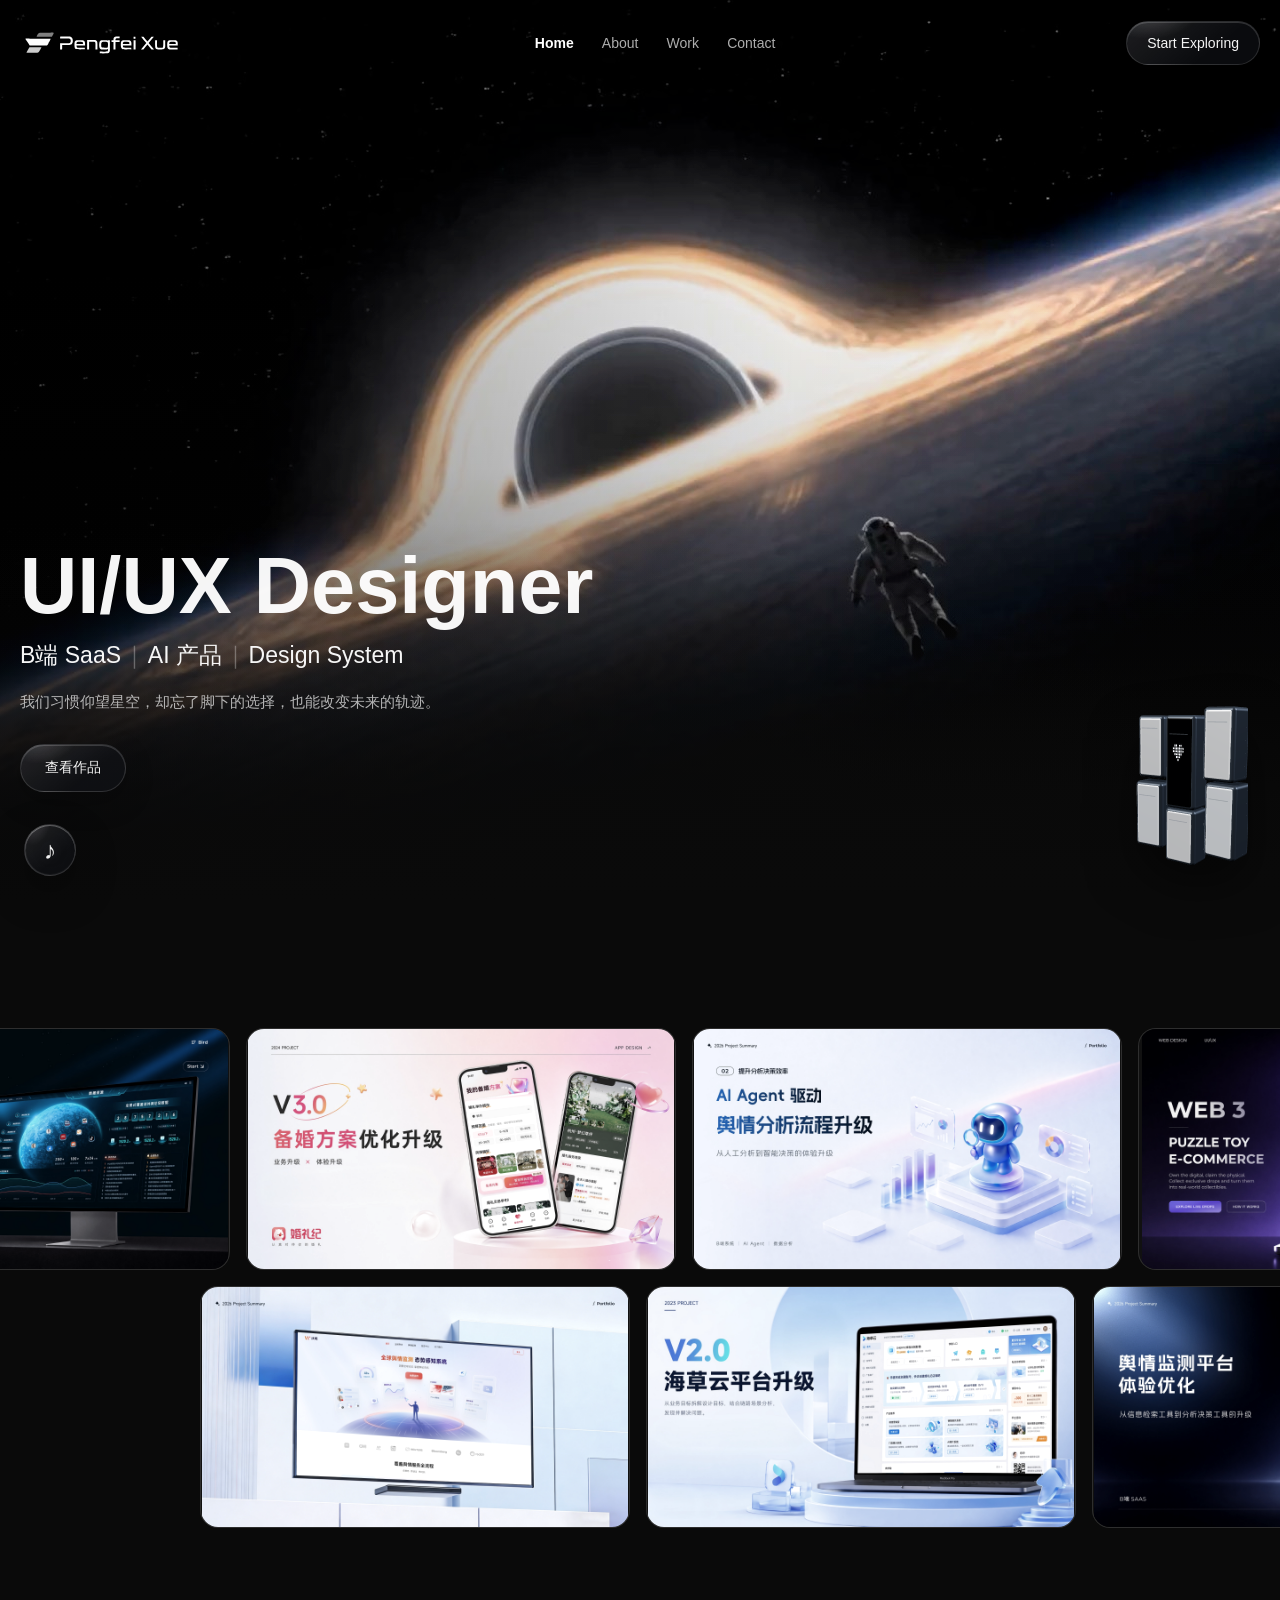
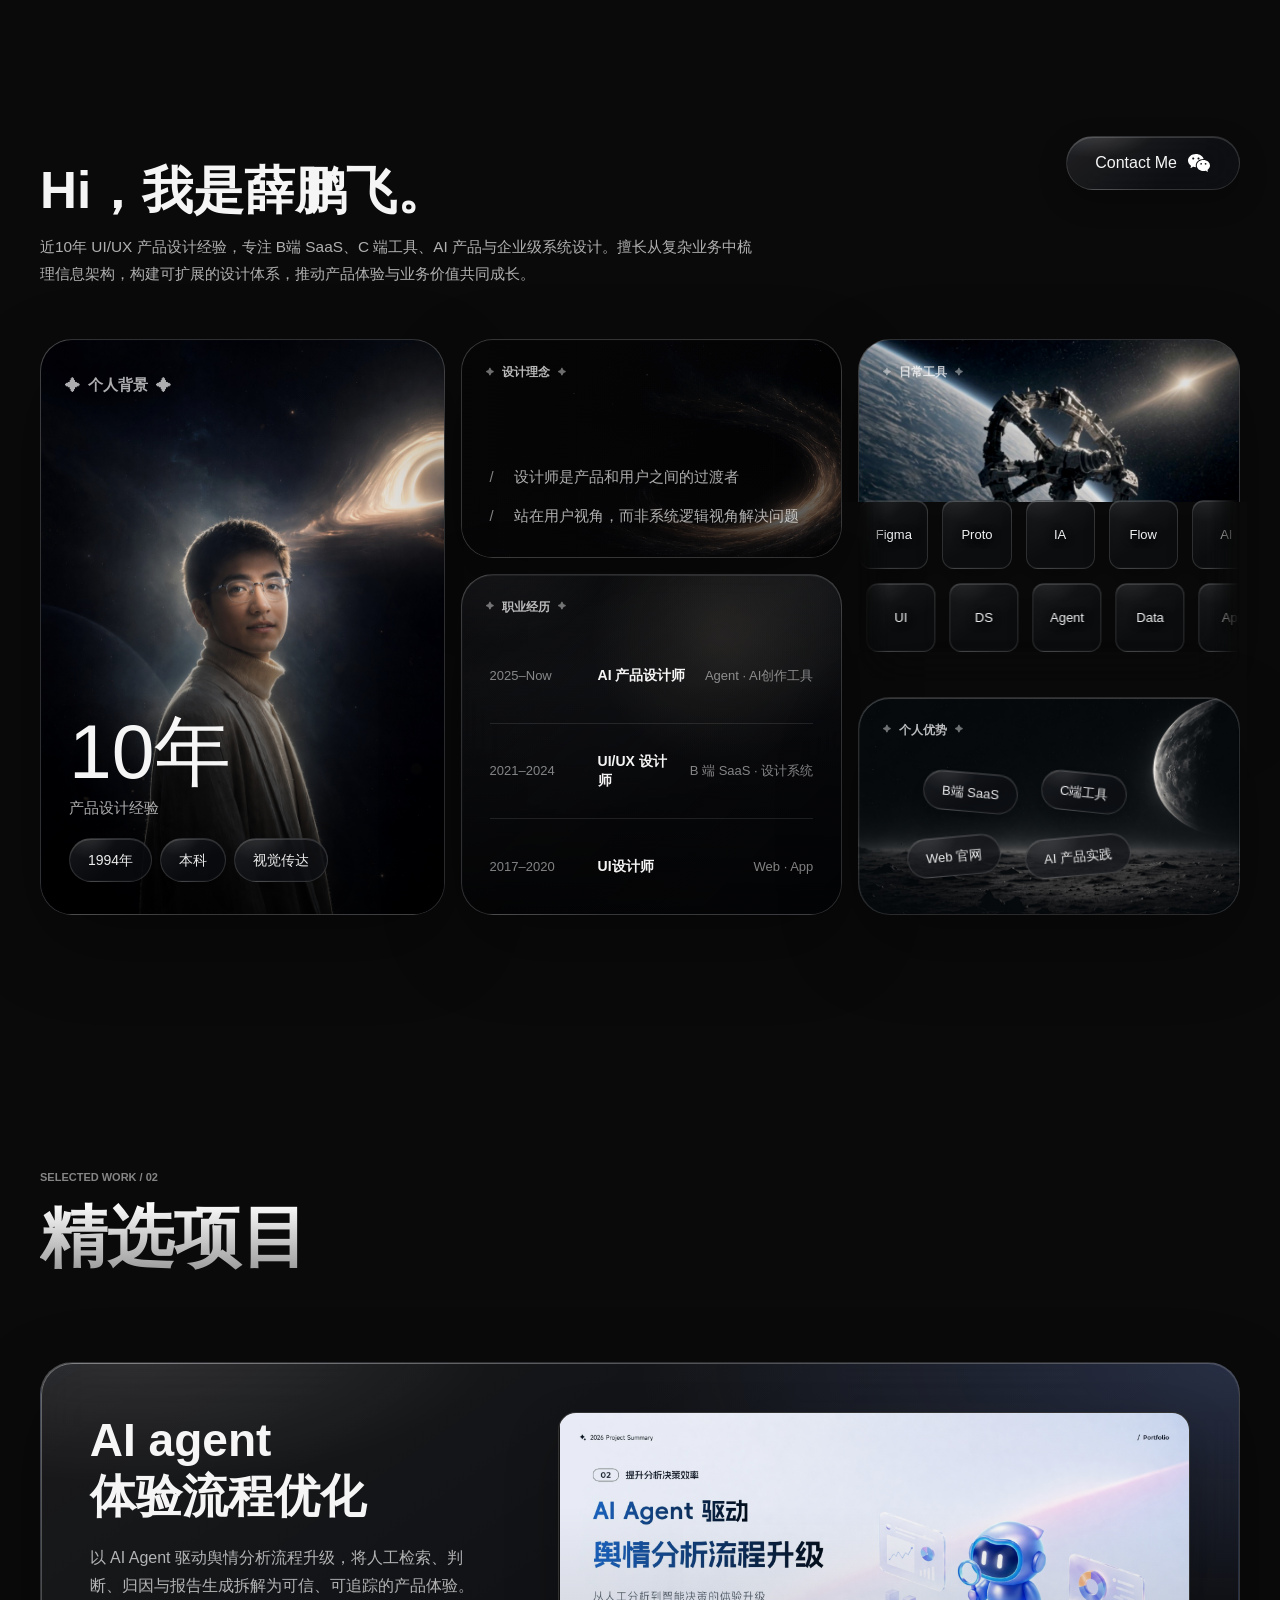
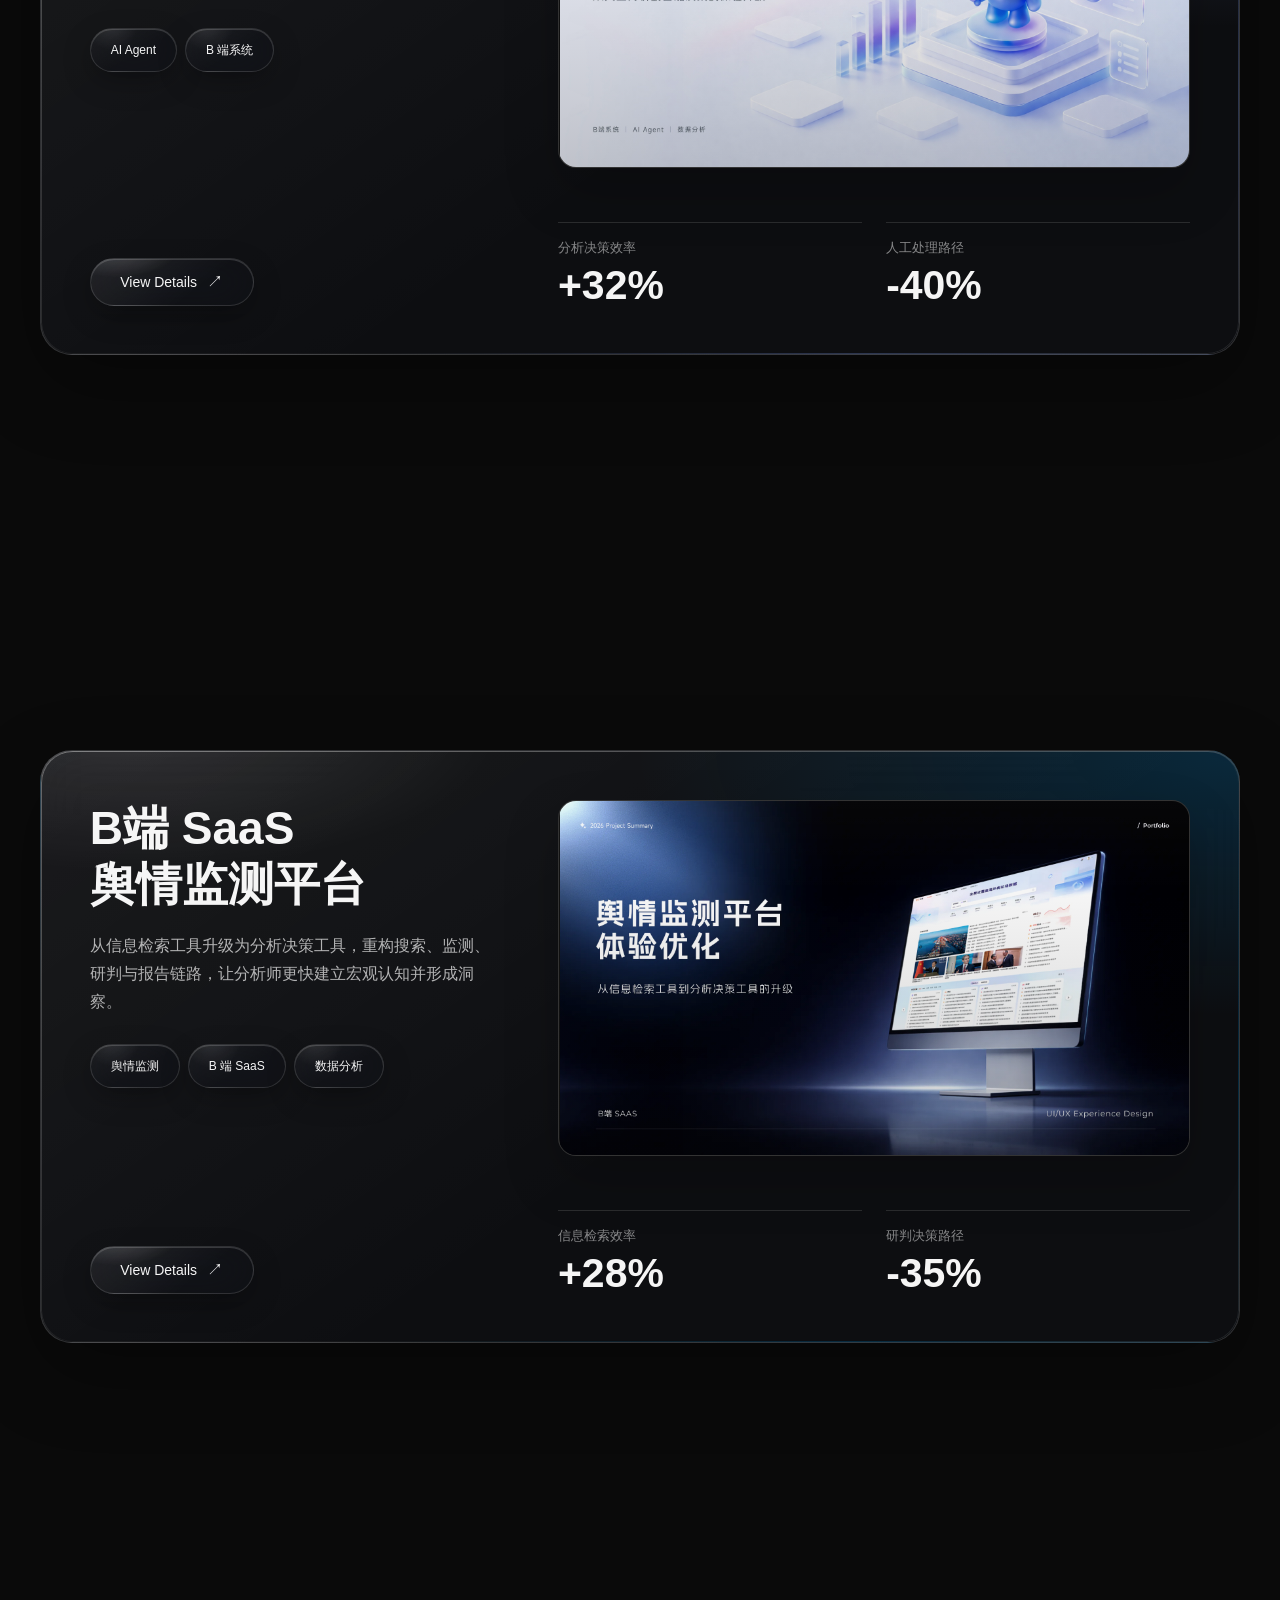
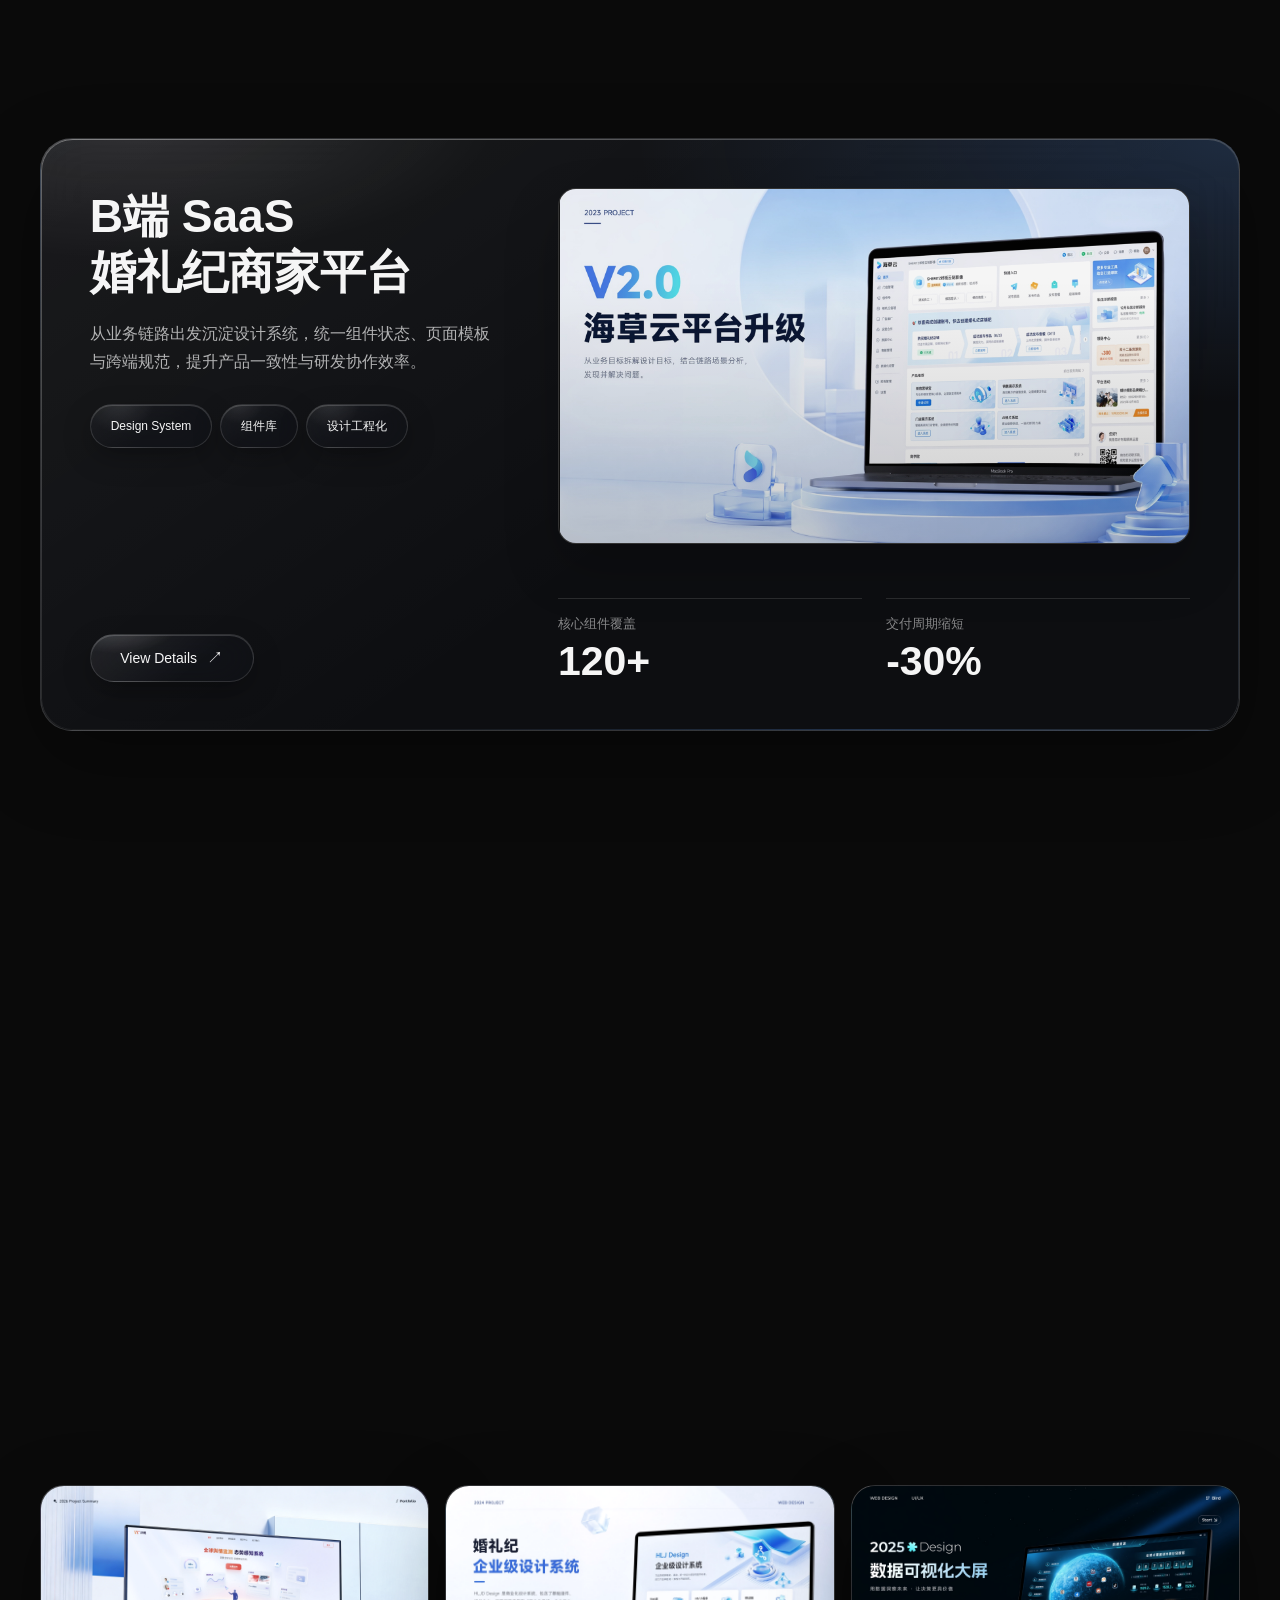
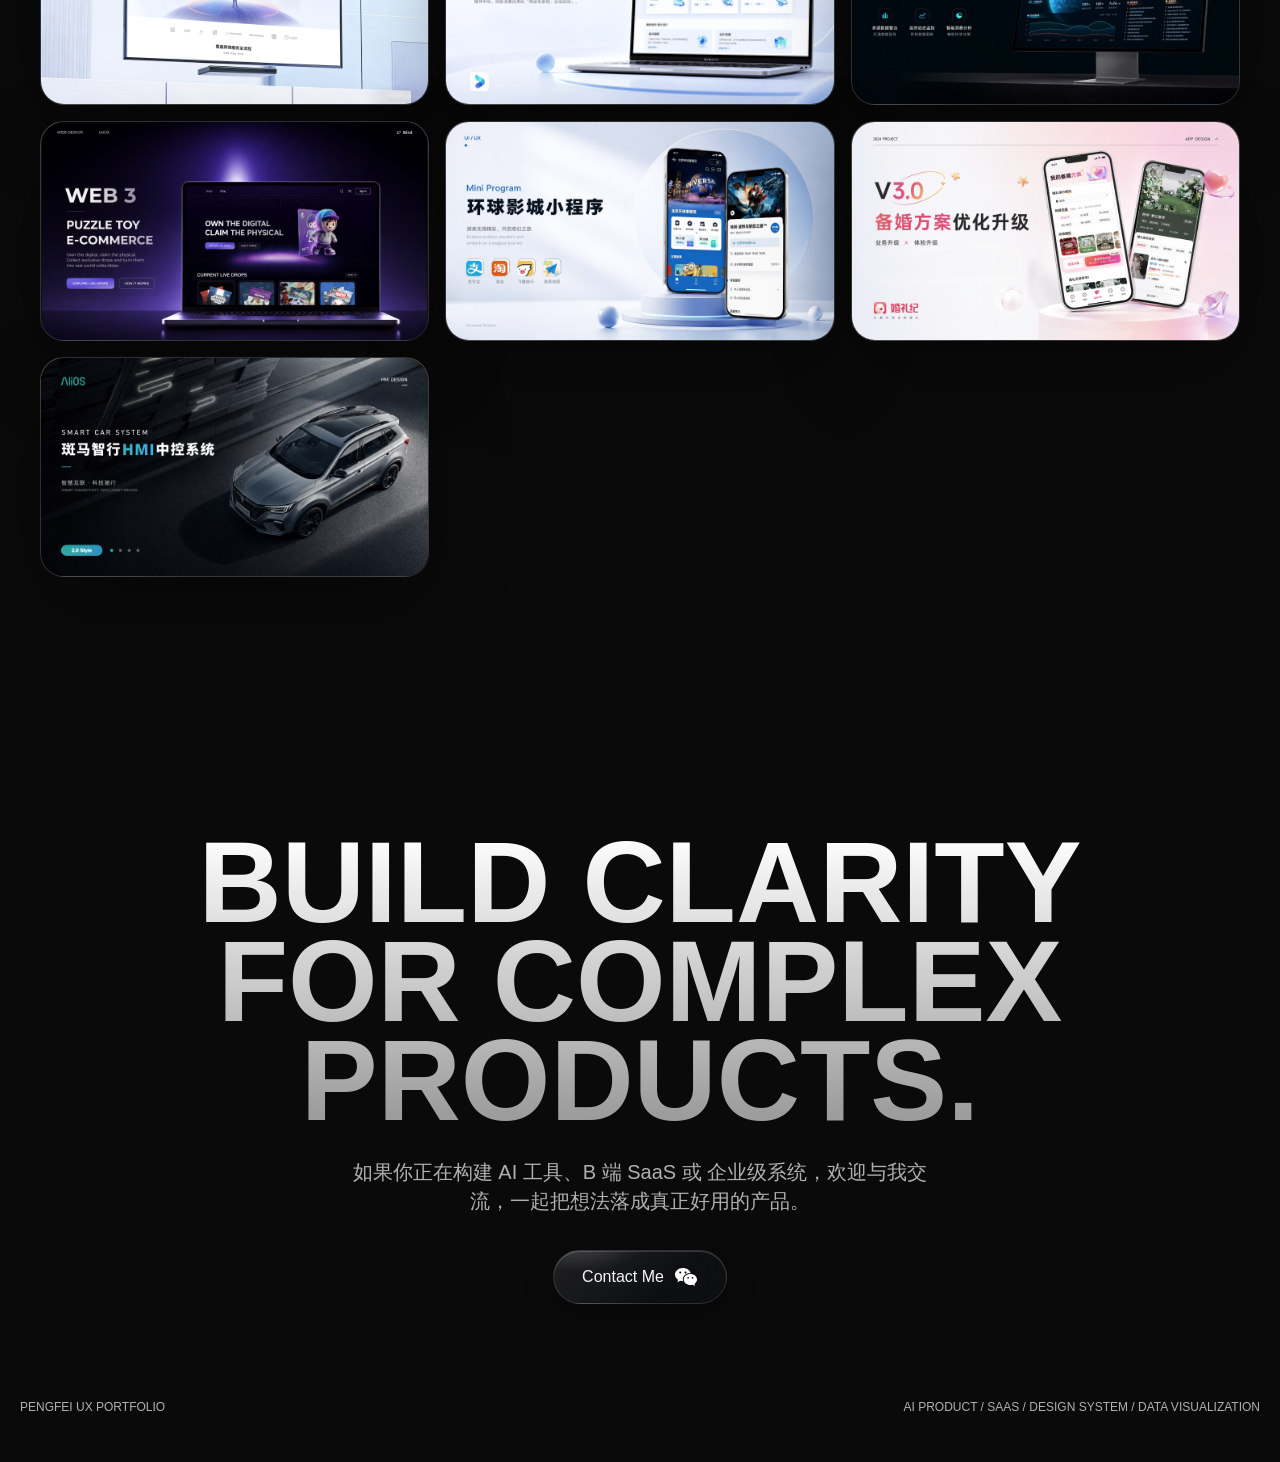
==== index.html @ 52fdc4cd "Add files via upload" ====
<!doctype html>
<html lang="zh-CN">
<head>
  <meta charset="utf-8" />
  <meta name="viewport" content="width=device-width, initial-scale=1" />
  <title>Pengfei - AI Native UI/UX Designer</title>
  <meta name="description" content="面向 AI 产品、B 端 SaaS 与复杂业务场景的资深 UI/UX 设计师个人官网。" />
  <link rel="icon" href="assets/brand/logo-favicon-light.svg" type="image/svg+xml" media="(prefers-color-scheme: light)" />
  <link rel="icon" href="assets/brand/logo-favicon-dark.svg" type="image/svg+xml" media="(prefers-color-scheme: dark)" />
  <style>
    :root {
      color-scheme: dark;
      --bg: #0a0a0a;
      --surface-1: #111111;
      --surface-2: #171717;
      --surface-3: #1d1d1d;
      --glass: rgba(18, 18, 18, .62);
      --glass-soft: rgba(255, 255, 255, .045);
      --glass-control: rgba(13, 15, 20, .58);
      --glass-control-hover: rgba(20, 23, 30, .68);
      --glass-panel: rgba(12, 14, 18, .76);
      --glass-border: rgba(255, 255, 255, .14);
      --glass-border-hover: rgba(255, 255, 255, .22);
      --glass-highlight: rgba(255, 255, 255, .26);
      --glass-shadow: 0 16px 44px rgba(0, 0, 0, .32);
      --ink: rgba(255, 255, 255, .96);
      --ink-dim: rgba(255, 255, 255, .68);
      --ink-soft: rgba(255, 255, 255, .50);
      --line: rgba(255, 255, 255, .12);
      --line-strong: rgba(255, 255, 255, .24);
      --white: #fff;
      --dark: #0a0a0a;
      --container: min(1280px, calc(100vw - 40px));
      --gutter: clamp(20px, 4vw, 40px);
      --section-space: clamp(88px, 10vw, 144px);
      --space-1: 4px;
      --space-2: 8px;
      --space-3: 12px;
      --space-4: 16px;
      --space-5: 24px;
      --space-6: 32px;
      --space-7: 48px;
      --space-8: 64px;
      --radius-control: 12px;
      --radius-media: 18px;
      --radius-card: 24px;
      --radius-feature: 32px;
      --blur-glass: 22px;
      --control-height: 44px;
      --control-height-lg: 48px;
      --tag-height: 44px;
      --font-display: -apple-system, BlinkMacSystemFont, "Segoe UI", "PingFang SC", "Hiragino Sans GB", "Microsoft YaHei", Arial, sans-serif;
      --font-body: -apple-system, BlinkMacSystemFont, "Segoe UI", "PingFang SC", "Hiragino Sans GB", "Microsoft YaHei", Arial, sans-serif;
      font-family: var(--font-body);
    }

    * {
      box-sizing: border-box;
      margin: 0;
      padding: 0;
      font-family: var(--font-body);
      letter-spacing: 0 !important;
    }
    html, body { min-height: 100%; background: var(--bg); }
    html { scroll-behavior: smooth; }
    body {
      color: var(--ink);
      overflow-x: clip;
      font-family: var(--font-body);
      position: relative;
      background: var(--bg);
    }

    .cursor-dot-field {
      position: fixed;
      inset: 0;
      z-index: 0;
      width: 100%;
      height: 100%;
      pointer-events: none;
      display: block;
    }

    a { color: inherit; text-decoration: none; }
    button { font: inherit; cursor: pointer; }
    main, header, footer, section { position: relative; z-index: 1; }
    img { display: block; max-width: 100%; }

    :focus-visible {
      outline: 2px solid rgba(255,255,255,.92);
      outline-offset: 4px;
    }

    .hero-heading {
      background: linear-gradient(180deg, #fff 0%, rgba(255,255,255,.58) 100%);
      -webkit-background-clip: text;
      background-clip: text;
      -webkit-text-fill-color: transparent;
      color: transparent;
    }

    .fade-in {
      opacity: 0;
      transform: translate(var(--x, 0), var(--y, 30px));
      transition:
        opacity .8s cubic-bezier(.25, .1, .25, 1),
        transform .8s cubic-bezier(.25, .1, .25, 1),
        border-color .28s ease,
        box-shadow .28s ease;
      transition-delay: var(--delay, 0ms);
    }

    .fade-in.in {
      opacity: 1;
      transform: translate(0, 0);
    }

    .contact-button {
      display: inline-flex;
      align-items: center;
      justify-content: center;
      gap: 10px;
      border-radius: 999px;
      padding: 14px 28px;
      min-height: 52px;
      color: var(--dark);
      border: none;
      outline: none;
      background: var(--white);
      box-shadow: none;
      text-transform: none;
      letter-spacing: 0;
      font-weight: 500;
      font-size: 16px;
      transition: transform .2s ease, background .2s ease;
      white-space: nowrap;
    }

    .contact-button:hover {
      transform: translateY(-1px);
      background: rgba(255,255,255,.88);
    }

    .wechat-contact {
      position: relative;
      z-index: 12;
      flex: 0 0 auto;
    }

    .wechat-cta {
      padding-inline: 28px;
    }

    .wechat-icon {
      width: 24px;
      height: 24px;
      display: grid;
      place-items: center;
      color: currentColor;
    }

    .wechat-icon svg {
      width: 100%;
      height: 100%;
    }

    .wechat-icon img {
      width: 100%;
      height: 100%;
      object-fit: contain;
    }

    .wechat-popover {
      position: absolute;
      top: calc(100% + 14px);
      right: 0;
      width: min(244px, calc(100vw - 32px));
      padding: 26px;
      border: 1px solid rgba(255,255,255,.14);
      border-radius: 24px;
      color: var(--ink);
      background:
        linear-gradient(145deg, rgba(255,255,255,.085), rgba(255,255,255,.018) 62%),
        rgba(10,10,10,.76);
      background-blend-mode: luminosity;
      backdrop-filter: blur(24px) saturate(1.12);
      -webkit-backdrop-filter: blur(24px) saturate(1.12);
      box-shadow:
        inset 0 1px 1px rgba(255,255,255,.14),
        inset 0 -1px 0 rgba(255,255,255,.035),
        0 28px 80px rgba(0,0,0,.48);
      opacity: 0;
      visibility: hidden;
      transform: translateY(-6px) scale(.98);
      transform-origin: top right;
      transition: opacity .2s ease, visibility .2s ease, transform .2s ease;
      pointer-events: none;
    }

    .wechat-popover::before {
      content: "";
      position: absolute;
      inset: 0;
      border-radius: inherit;
      padding: 1px;
      background: linear-gradient(180deg,
        rgba(255,255,255,.3) 0%,
        rgba(255,255,255,.08) 28%,
        transparent 48%,
        transparent 70%,
        rgba(255,255,255,.08) 100%);
      -webkit-mask: linear-gradient(#fff 0 0) content-box, linear-gradient(#fff 0 0);
      -webkit-mask-composite: xor;
      mask-composite: exclude;
      pointer-events: none;
    }

    .wechat-contact.open .wechat-popover {
      opacity: 1;
      visibility: visible;
      transform: translateY(0) scale(1);
      pointer-events: auto;
    }

    .wechat-profile {
      display: flex;
      align-items: center;
      gap: 14px;
      width: 192px;
      max-width: 100%;
      margin: 0 auto 18px;
      padding: 0;
      text-align: left;
    }

    .wechat-avatar {
      position: relative;
      flex: 0 0 52px;
      width: 52px;
      height: 52px;
      overflow: hidden;
      border: 1px solid rgba(255,255,255,.16);
      border-radius: 13px;
      background: #d6d2c8;
    }

    .wechat-avatar img {
      display: block;
      width: 100%;
      height: 100%;
      object-fit: cover;
      object-position: center;
    }

    .wechat-profile-copy {
      min-width: 0;
    }

    .wechat-profile-name {
      display: block;
      color: var(--ink);
      font-size: 16px;
      line-height: 1.2;
      font-weight: 600;
    }

    .wechat-profile-location {
      display: block;
      margin-top: 4px;
      color: var(--ink-dim);
      font-size: 12px;
      line-height: 1.35;
    }

    .wechat-qr-image {
      display: block;
      width: 192px;
      max-width: 100%;
      aspect-ratio: 1;
      margin: 0 auto;
      object-fit: contain;
      border: 6px solid #fff;
      border-radius: 14px;
      background: #fff;
      box-shadow: 0 16px 36px rgba(0,0,0,.24);
    }

    .wechat-contact--footer {
      display: inline-block;
    }

    .wechat-contact--footer .wechat-popover {
      top: auto;
      right: 50%;
      bottom: calc(100% + 14px);
      transform: translate(50%, 6px) scale(.98);
      transform-origin: bottom center;
    }

    .wechat-contact--footer.open .wechat-popover {
      transform: translate(50%, 0) scale(1);
    }

    .live-button {
      display: inline-flex;
      align-items: center;
      justify-content: center;
      border-radius: 999px;
      min-height: var(--control-height-lg);
      border: 1px solid var(--line);
      color: var(--ink);
      background: var(--glass-soft);
      backdrop-filter: blur(var(--blur-glass));
      -webkit-backdrop-filter: blur(var(--blur-glass));
      padding: 12px 24px;
      text-transform: none;
      letter-spacing: 0;
      font-weight: 500;
      font-size: 14px;
      transition: background .2s ease, border-color .2s ease, transform .2s ease;
    }

    .live-button:hover {
      background: rgba(255,255,255,.09);
      border-color: var(--line-strong);
      transform: translateY(-1px);
    }

    .hero {
      min-height: 100svh;
      display: flex;
      flex-direction: column;
      overflow-x: clip;
      background: var(--bg);
      isolation: isolate;
    }

    .nav {
      display: flex;
      align-items: center;
      justify-content: space-between;
      gap: 20px;
      padding: clamp(24px, 3vw, 32px) clamp(24px, 4vw, 40px) 0;
      color: var(--ink);
      font-weight: 500;
      text-transform: uppercase;
      letter-spacing: 0;
      font-size: clamp(14px, 1.45vw, 22px);
      z-index: 20;
    }

    .nav a {
      transition: opacity .2s ease;
    }

    .nav a:hover { opacity: .7; }

    .mobile-menu {
      display: none;
      min-width: 44px;
      min-height: 44px;
      color: var(--ink);
      background: rgba(255,255,255,.01);
      border: none;
      border-radius: 999px;
      padding: 10px 14px;
      text-transform: none;
      letter-spacing: 0;
    }

    .mobile-brand {
      display: none;
    }

    .hero-title {
      width: 100%;
      margin-top: clamp(24px, 2vw, 36px);
      overflow: hidden;
      white-space: nowrap;
      font-size: clamp(58px, 14.8vw, 240px);
      line-height: .82;
      letter-spacing: 0;
      font-weight: 900;
      text-transform: uppercase;
      padding: 0 clamp(18px, 3vw, 34px);
      position: relative;
      z-index: 3;
    }

    .hero-title span {
      display: inline-block;
      animation: titleIn 1s cubic-bezier(.16, 1, .3, 1) both;
      animation-delay: .15s;
    }

    @keyframes titleIn {
      from { transform: translateY(42px); opacity: 0; }
      to { transform: translateY(0); opacity: 1; }
    }

    .hero-portrait-wrap {
      position: absolute;
      left: 50%;
      bottom: 0;
      width: clamp(280px, 34vw, 540px);
      transform: translate(calc(-50% + var(--mx, 0px)), var(--my, 0px));
      z-index: 10;
      will-change: transform;
      transition: transform .55s ease;
    }

    .portrait-card {
      aspect-ratio: 4 / 5;
      border-radius: var(--radius-card);
      overflow: hidden;
      border: 1px solid var(--line);
      background:
        radial-gradient(circle at 48% 34%, rgba(255,255,255,.12), transparent 9rem),
        radial-gradient(circle at 40% 74%, rgba(255,255,255,.06), transparent 12rem),
        var(--surface-2);
      box-shadow: 0 44px 120px rgba(0,0,0,.62);
      position: relative;
    }

    .portrait-card img {
      width: 100%;
      height: 100%;
      object-fit: cover;
      opacity: .92;
      mix-blend-mode: lighten;
    }

    .portrait-card::after {
      content: "";
      position: absolute;
      inset: 0;
      background: linear-gradient(180deg, transparent 48%, rgba(12,12,12,.86));
      pointer-events: none;
    }

    .hero-bottom {
      margin-top: auto;
      display: flex;
      align-items: end;
      justify-content: space-between;
      gap: 28px;
      padding: 0 clamp(24px, 4vw, 40px) clamp(28px, 4vw, 42px);
      z-index: 15;
    }

    .hero-bottom p {
      max-width: 280px;
      color: var(--ink);
      font-weight: 300;
      text-transform: uppercase;
      letter-spacing: 0;
      line-height: 1.15;
      font-size: clamp(12px, 1.4vw, 24px);
    }

    .liquid-glass {
      background: var(--glass-soft);
      background-blend-mode: luminosity;
      backdrop-filter: blur(var(--blur-glass));
      -webkit-backdrop-filter: blur(var(--blur-glass));
      border: 1px solid var(--line);
      box-shadow: inset 0 1px 1px rgba(255, 255, 255, .1);
      position: relative;
      overflow: hidden;
    }

    .liquid-glass::before {
      content: "";
      position: absolute;
      inset: 0;
      border-radius: inherit;
      padding: 1.4px;
      background: linear-gradient(180deg, rgba(255,255,255,.28) 0%, rgba(255,255,255,.1) 24%, transparent 46%, transparent 58%, rgba(255,255,255,.12) 82%, rgba(255,255,255,.24) 100%);
      -webkit-mask: linear-gradient(#fff 0 0) content-box, linear-gradient(#fff 0 0);
      -webkit-mask-composite: xor;
      mask-composite: exclude;
      pointer-events: none;
    }

    @keyframes fade-rise {
      from { opacity: 0; transform: translateY(24px); }
      to { opacity: 1; transform: translateY(0); }
    }

    .animate-fade-rise { animation: fade-rise .8s ease-out both; }
    .animate-fade-rise-delay { animation: fade-rise .8s ease-out .2s both; }
    .animate-fade-rise-delay-2 { animation: fade-rise .8s ease-out .4s both; }

    .hero.cinematic-hero {
      min-height: 100svh;
      display: block;
      overflow: hidden;
      background: var(--bg);
      font-family: var(--font-body);
    }

    .hero.cinematic-hero::after {
      content: "";
      position: absolute;
      inset: 0;
      z-index: 1;
      pointer-events: none;
      background:
        linear-gradient(90deg, rgba(0,0,0,.48) 0%, rgba(0,0,0,.24) 32%, rgba(0,0,0,.04) 62%, transparent 100%),
        linear-gradient(0deg, #0a0a0a 0%, rgba(10,10,10,.76) 10%, rgba(10,10,10,.38) 26%, rgba(10,10,10,.10) 48%, transparent 70%);
    }

    .hero.cinematic-hero::before {
      content: "";
      position: absolute;
      left: 0;
      right: 0;
      bottom: 0;
      height: clamp(300px, 42vh, 520px);
      z-index: 2;
      pointer-events: none;
      background:
        linear-gradient(180deg, rgba(10,10,10,0) 0%, rgba(10,10,10,.16) 34%, rgba(10,10,10,.68) 72%, #0a0a0a 100%),
        radial-gradient(ellipse at 50% 100%, rgba(10,10,10,.82) 0%, rgba(10,10,10,.54) 28%, transparent 68%);
    }

    .hero.cinematic-hero * {
      font-family: var(--font-body);
    }

    .hero-video {
      position: absolute;
      inset: 0;
      width: 100%;
      height: 100%;
      object-fit: cover;
      object-position: 58% center;
      z-index: 0;
    }

    .hero-video-blackout {
      position: absolute;
      inset: 0;
      z-index: 3;
      background: #000;
      opacity: 0;
      pointer-events: none;
      transition: opacity 1.1s cubic-bezier(.4, 0, .2, 1);
    }

    .hero-video-blackout.is-active {
      opacity: 1;
      transition-duration: 1.4s;
    }

    .hero.cinematic-hero .nav {
      position: absolute;
      top: 0;
      left: 0;
      right: 0;
      z-index: 10;
      width: var(--container);
      margin: 0 auto;
      display: flex;
      align-items: center;
      justify-content: space-between;
      gap: 24px;
      padding: 20px 0;
      color: #fff;
      text-transform: none;
      letter-spacing: 0;
      font-family: var(--font-body);
      font-size: 14px;
    }

    .hero-logo {
      color: #fff;
      font-family: var(--font-display);
      display: inline-flex;
      align-items: center;
      line-height: 1;
      white-space: nowrap;
      min-height: 44px;
    }

    .hero-logo img {
      width: 164px;
      height: auto;
      max-height: 36px;
      object-fit: contain;
      object-position: left center;
      display: block;
    }

    .hero-nav-links {
      display: flex;
      align-items: center;
      gap: clamp(18px, 2.2vw, 34px);
      color: var(--ink-dim);
      border-radius: var(--radius-control);
      padding: 8px 0;
      background: transparent;
      box-shadow: none;
      backdrop-filter: none;
      -webkit-backdrop-filter: none;
    }

    .hero-nav-links::before {
      content: none;
    }

    .nav-actions {
      display: flex;
      align-items: center;
      gap: 12px;
    }

    .music-toggle {
      position: fixed;
      left: 24px;
      bottom: 24px;
      z-index: 82;
      display: grid;
      place-items: center;
      width: 52px;
      height: 52px;
      padding: 0;
      align-items: center;
      justify-content: center;
      color: var(--ink);
      border: 1px solid var(--glass-border);
      border-radius: 50%;
      background:
        radial-gradient(ellipse 62% 110% at 16% -28%, rgba(255,255,255,.2), transparent 62%),
        linear-gradient(142deg, rgba(255,255,255,.09), rgba(255,255,255,.012) 66%),
        var(--glass-control);
      backdrop-filter: blur(var(--blur-glass)) saturate(1.35);
      -webkit-backdrop-filter: blur(var(--blur-glass)) saturate(1.35);
      box-shadow:
        inset 0 1px 0 rgba(255,255,255,.28),
        inset 1px 0 0 rgba(255,255,255,.07),
        inset 0 -1px 0 rgba(255,255,255,.035),
        var(--glass-shadow);
      transition: color .2s ease, border-color .2s ease, background .2s ease, transform .2s ease, opacity .2s ease;
    }

    .music-toggle:hover {
      color: #fff;
      border-color: var(--glass-border-hover);
      background:
        radial-gradient(ellipse 62% 110% at 16% -28%, rgba(255,255,255,.28), transparent 64%),
        linear-gradient(142deg, rgba(255,255,255,.13), rgba(255,255,255,.022) 66%),
        var(--glass-control-hover);
      transform: translateY(-2px) scale(1.04);
    }

    .music-note {
      display: block;
      color: rgba(255,255,255,.94);
      font-family: Georgia, "Times New Roman", serif;
      font-size: 25px;
      line-height: 1;
      transform-origin: 50% 80%;
      animation: music-note-bounce .76s cubic-bezier(.45, 0, .55, 1) infinite alternate;
      filter: drop-shadow(0 0 8px rgba(255,255,255,.2));
      transition: opacity .2s ease, filter .2s ease;
    }

    .music-toggle[aria-pressed="false"] {
      opacity: .58;
    }

    .music-toggle[aria-pressed="false"] .music-note {
      animation-play-state: paused;
      opacity: .55;
      filter: none;
    }

    @keyframes music-note-bounce {
      from { transform: translateY(2px) rotate(-7deg) scale(.94); }
      to { transform: translateY(-3px) rotate(6deg) scale(1.06); }
    }

    .hero.cinematic-hero .nav a {
      transition: color .2s ease, opacity .2s ease;
    }

    .hero.cinematic-hero .nav a:hover,
    .hero.cinematic-hero .nav a.active {
      color: #fff;
      opacity: 1;
    }

    .hero-nav-links a {
      display: inline-flex;
      align-items: center;
      gap: 2px;
      border-radius: 8px;
      padding: 7px 0;
      font-size: 14px;
      font-weight: 500;
      transition: color .2s ease, font-weight .2s ease;
    }

    .hero-nav-links a.active {
      background: transparent;
      font-weight: 700;
    }

    .hero-cta {
      display: inline-flex;
      align-items: center;
      justify-content: center;
      border-radius: 999px;
      min-height: var(--control-height);
      color: var(--dark);
      background: var(--white);
      font-family: var(--font-body);
      font-size: 14px;
      font-weight: 500;
      padding: 10px 20px;
      transition: background .2s ease, transform .2s ease;
      white-space: nowrap;
    }

    .hero.cinematic-hero .nav .hero-cta:hover {
      color: var(--dark);
      background: rgba(255,255,255,.88);
      transform: translateY(-1px);
    }

    .hero-center {
      position: absolute;
      left: max(20px, calc((100vw - 1280px) / 2));
      right: max(20px, calc((100vw - 1280px) / 2));
      bottom: clamp(76px, 12vh, 126px);
      z-index: 10;
      display: flex;
      flex-direction: column;
      align-items: flex-start;
      justify-content: flex-end;
      text-align: left;
      max-width: 700px;
      padding: 0;
    }

    .hero-kicker {
      color: var(--ink);
      font-size: clamp(44px, 6.2vw, 88px);
      font-weight: 600;
      line-height: .92;
      letter-spacing: 0;
      margin-bottom: 0;
    }

    .cinematic-title {
      max-width: 560px;
      color: var(--ink);
      font-family: var(--font-display);
      font-weight: 500;
      font-size: clamp(38px, 4.8vw, 68px);
      line-height: .98;
      letter-spacing: 0;
    }

    .hero-subtitle {
      margin-top: 18px;
      color: var(--ink);
      font-size: clamp(18px, 1.8vw, 24px);
      font-weight: 500;
      line-height: 1.35;
    }

    .hero-divider {
      color: rgba(255,255,255,.3);
      font-weight: 400;
      padding: 0 .08em;
    }

    .hero.cinematic-hero .cinematic-title,
    .hero.cinematic-hero .cinematic-title * {
      font-family: var(--font-display);
    }

    .cinematic-title em {
      color: rgba(255,255,255,.62);
      font-style: normal;
    }

    .hero-subtext {
      max-width: 520px;
      margin-top: 18px;
      color: var(--ink-dim);
      font-size: clamp(14px, 1.2vw, 16px);
      line-height: 1.75;
    }

    .hero-action-row {
      display: flex;
      flex-wrap: wrap;
      align-items: center;
      gap: 12px;
      margin-top: 28px;
    }

    .hero-primary {
      display: inline-flex;
      align-items: center;
      justify-content: center;
      border-radius: 999px;
      min-height: var(--control-height-lg);
      background: var(--glass-soft);
      background-blend-mode: luminosity;
      backdrop-filter: blur(var(--blur-glass));
      -webkit-backdrop-filter: blur(var(--blur-glass));
      color: #fff;
      padding: 12px 24px;
      font-size: 14px;
      font-weight: 500;
      border: 1px solid var(--line);
      box-shadow: inset 0 1px 1px rgba(255,255,255,.1);
      position: relative;
      overflow: hidden;
      transition: background .2s ease, transform .2s ease;
    }

    .hero-primary::before {
      content: "";
      position: absolute;
      inset: 0;
      border-radius: inherit;
      padding: 1.4px;
      background: linear-gradient(180deg, rgba(255,255,255,.28) 0%, rgba(255,255,255,.1) 24%, transparent 46%, transparent 58%, rgba(255,255,255,.12) 82%, rgba(255,255,255,.24) 100%);
      -webkit-mask: linear-gradient(#fff 0 0) content-box, linear-gradient(#fff 0 0);
      -webkit-mask-composite: xor;
      mask-composite: exclude;
      pointer-events: none;
    }

    .hero-primary:hover {
      background: rgba(255,255,255,.09);
      border-color: var(--line-strong);
      transform: translateY(-1px);
    }

    .hero-secondary {
      display: inline-flex;
      align-items: center;
      justify-content: center;
      border-radius: 999px;
      color: #fff;
      padding: 13px 28px;
      font-size: clamp(14px, 1.2vw, 16px);
      font-weight: 500;
      transition: background .2s ease;
    }

    .hero-secondary:hover { background: rgba(255,255,255,.05); }

    .marquee {
      background: transparent;
      padding: var(--section-space) 0 var(--space-8);
      overflow: hidden;
    }

    .marquee-row {
      display: flex;
      gap: var(--space-4);
      width: max-content;
      will-change: transform;
      margin-bottom: var(--space-4);
      transform: translateX(var(--move, 0));
    }

    .tile {
      width: clamp(288px, 33.6vw, 496px);
      aspect-ratio: 16 / 9;
      height: auto;
      border-radius: var(--radius-media);
      overflow: hidden;
      flex: 0 0 auto;
      background: var(--surface-1);
      border: 1px solid var(--line);
      position: relative;
    }

    .tile img {
      width: 100%;
      height: 100%;
      object-fit: contain;
      object-position: center;
      filter: saturate(.72) contrast(1.03);
    }

    .about {
      height: auto;
      max-height: none;
      padding: var(--section-space) var(--gutter);
      overflow: hidden;
      background: transparent;
      position: relative;
      isolation: isolate;
    }

    .about::before,
    .about::after {
      content: "";
      position: absolute;
      inset: 0;
      pointer-events: none;
    }

    .about::before {
      content: none;
    }

    .about::after {
      content: none;
    }

    .about-shell {
      position: relative;
      z-index: 1;
      width: min(1280px, 100%);
      height: auto;
      min-height: 0;
      margin: 0 auto;
      display: flex;
      flex-direction: column;
      gap: clamp(32px, 4vw, 52px);
    }

    .about-header {
      display: flex;
      align-items: flex-start;
      justify-content: space-between;
      gap: var(--space-8);
    }

    .about-copy {
      max-width: 720px;
    }

    .section-eyebrow {
      margin-bottom: 14px;
      color: var(--ink-soft);
      font-size: 11px;
      line-height: 1.2;
      font-weight: 600;
      text-transform: uppercase;
    }

    .about-title {
      color: var(--ink);
      font-size: clamp(34px, 4vw, 52px);
      line-height: 1.08;
      letter-spacing: 0;
      font-weight: 600;
      margin-bottom: var(--space-4);
    }

    .about-summary {
      max-width: 720px;
      color: var(--ink-dim);
      font-size: clamp(14px, 1.2vw, 16px);
      line-height: 1.75;
      font-weight: 400;
    }

    .feature-grid {
      flex: none;
      display: grid;
      grid-template-columns: minmax(0, 1.06fr) repeat(2, minmax(0, 1fr));
      gap: 16px;
      height: clamp(560px, 45vw, 700px);
      max-height: 700px;
      min-height: 0;
    }

    .feature-stack {
      display: grid;
      grid-template-rows: .78fr 1.22fr;
      gap: 16px;
      min-height: 0;
    }

    .feature-stack.ratio-6-4 {
      grid-template-rows: 1.22fr .78fr;
    }

    .feature-card {
      position: relative;
      overflow: hidden;
      border-radius: var(--radius-feature);
      background:
        linear-gradient(145deg, rgba(255,255,255,.055), transparent 46%),
        rgba(17,17,17,.88);
      border: 1px solid var(--line);
      box-shadow:
        inset 0 1px 0 rgba(255,255,255,.09),
        0 22px 64px rgba(0,0,0,.24);
      min-height: 0;
    }

    .feature-card.tall {
      min-height: 0;
    }

    .feature-card.muted {
      min-height: 0;
      padding: clamp(24px, 2.5vw, 30px);
      background:
        linear-gradient(145deg, rgba(255,255,255,.06), rgba(255,255,255,.012) 54%),
        rgba(18,18,18,.9);
    }

    .feature-video {
      position: absolute;
      inset: 0;
      width: 100%;
      height: 100%;
      object-fit: cover;
      opacity: .96;
      filter: saturate(1.06) contrast(1.02) brightness(.96);
    }

    .feature-card::before {
      content: "";
      position: absolute;
      inset: 0;
      z-index: 1;
      pointer-events: none;
      background:
        linear-gradient(180deg, rgba(0,0,0,.12), transparent 34%, rgba(0,0,0,.62)),
        linear-gradient(115deg, rgba(255,255,255,.025), transparent 46%);
    }

    .feature-card.tall.big-stat::before {
      background: linear-gradient(180deg, rgba(0,0,0,.08), transparent 42%, rgba(0,0,0,.74));
    }

    .career-card {
      background: #090a0c;
    }

    .career-card::before {
      background:
        radial-gradient(circle at 68% 18%, rgba(216,196,164,.1), transparent 34%),
        linear-gradient(135deg, rgba(4,5,7,.58), rgba(8,9,11,.22) 48%, rgba(4,5,7,.68)),
        linear-gradient(180deg, rgba(0,0,0,.18), transparent 30%, rgba(0,0,0,.82));
    }

    .career-card .feature-video {
      opacity: .74;
      filter: grayscale(.66) sepia(.08) saturate(.58) contrast(1.16) brightness(.62);
      transform: scale(1.04);
    }

    .software-card::before {
      background: linear-gradient(180deg, rgba(0,0,0,.08), transparent 52%, rgba(0,0,0,.58));
    }

    .feature-card.muted::before {
      content: none;
    }

    .belief-card .feature-video {
      object-position: 62% 62%;
      opacity: .9;
      filter: saturate(.94) contrast(1.05) brightness(.82);
    }

    .feature-card.muted.belief-card::before {
      content: "";
      background:
        linear-gradient(90deg, rgba(7,7,8,.68) 0%, rgba(7,7,8,.34) 58%, rgba(7,7,8,.18) 100%),
        linear-gradient(180deg, rgba(7,7,8,.14), transparent 36%, rgba(7,7,8,.58));
    }

    .noise-overlay::after {
      content: "";
      position: absolute;
      inset: 0;
      pointer-events: none;
      opacity: .09;
      mix-blend-mode: soft-light;
      background-image: url("data:image/svg+xml;utf8,<svg xmlns='http://www.w3.org/2000/svg' width='240' height='240'><filter id='n'><feTurbulence type='fractalNoise' baseFrequency='0.85' numOctaves='3' stitchTiles='stitch'/><feColorMatrix type='matrix' values='0 0 0 0 1  0 0 0 0 1  0 0 0 0 1  0 0 0 1 0'/></filter><rect width='100%25' height='100%25' filter='url(%23n)'/></svg>");
      background-size: 240px 240px;
    }

    .feature-label {
      position: relative;
      z-index: 2;
      display: flex;
      align-items: center;
      gap: var(--space-2);
      color: rgba(255,255,255,.72);
      font-size: 12px;
      letter-spacing: .08em;
      text-transform: uppercase;
      font-weight: 600;
    }

    .feature-card.tall .feature-label,
    .software-card .feature-label,
    .career-card .feature-label,
    .feature-card.muted .feature-label {
      position: absolute;
      top: var(--space-5);
      left: var(--space-5);
      transform: none;
      justify-content: flex-start;
      white-space: nowrap;
    }

    .spark {
      display: inline-flex;
      color: rgba(255,255,255,.42);
      font-size: 8px;
      line-height: 1;
    }

    .career-list {
      position: absolute;
      left: clamp(20px, 2.4vw, 28px);
      right: clamp(20px, 2.4vw, 28px);
      bottom: clamp(20px, 2.4vw, 28px);
      z-index: 2;
      display: grid;
      gap: 0;
    }

    .career-list.centered {
      top: auto;
      bottom: 0;
      transform: none;
      grid-template-rows: repeat(3, 95px);
    }

    .career-row {
      display: grid;
      grid-template-columns: 92px minmax(0, 1fr) auto;
      align-items: center;
      gap: 16px;
      min-height: 0;
      padding: 14px 0;
      border-bottom: 1px solid rgba(255,255,255,.1);
      color: var(--ink);
      font-size: 14px;
      line-height: 1.4;
    }

    .career-row:last-child { border-bottom: 0; }

    .career-row span:first-child,
    .career-row span:last-child {
      color: var(--ink-soft);
      white-space: nowrap;
      font-size: 13px;
    }

    .design-beliefs {
      position: absolute;
      left: clamp(20px, 2.4vw, 28px);
      right: clamp(20px, 2.4vw, 28px);
      bottom: clamp(20px, 2.4vw, 28px);
      z-index: 2;
      display: grid;
      gap: 16px;
      margin: 0;
      list-style: none;
    }

    .design-beliefs li {
      display: grid;
      grid-template-columns: 16px minmax(0, 1fr);
      gap: 8px;
      color: var(--ink-dim);
      font-size: clamp(14px, 1.15vw, 16px);
      line-height: 1.6;
    }

    .design-beliefs li > span {
      color: var(--ink-soft);
    }

    .profile-tags {
      display: flex;
      align-items: center;
      flex-wrap: wrap;
      gap: 8px;
      width: auto;
      margin-top: 20px;
    }

    .profile-tags span {
      display: inline-flex;
      align-items: center;
      justify-content: center;
      height: 44px;
      min-height: 44px;
      width: auto;
      flex: 0 0 auto;
      margin: 0;
      padding: 0 12px;
      border: 1px solid rgba(255,255,255,.16);
      border-radius: 999px;
      color: rgba(255,255,255,.78);
      background: rgba(8,8,8,.24);
      backdrop-filter: blur(8px);
      -webkit-backdrop-filter: blur(8px);
      font-size: 14px;
      line-height: 1;
    }

    .big-stat {
      min-height: 0;
      display: grid;
      place-items: center;
      text-align: center;
    }

    .feature-card.tall.big-stat {
      min-height: 0;
    }

    .big-stat-content {
      position: relative;
      z-index: 2;
    }

    .feature-card.tall.big-stat .big-stat-content {
      position: absolute;
      left: clamp(20px, 2.4vw, 28px);
      right: clamp(20px, 2.4vw, 28px);
      bottom: var(--space-6);
      text-align: left;
    }

    .big-stat strong {
      display: block;
      color: var(--ink);
      font-size: clamp(54px, 6vw, 78px);
      line-height: .94;
      letter-spacing: 0;
      font-weight: 400;
      text-shadow: 0 14px 40px rgba(0,0,0,.48);
    }

    .big-stat span {
      display: block;
      margin-top: 12px;
      color: var(--ink-dim);
      font-size: 15px;
    }

    .software-card {
      min-height: 0;
      display: flex;
      flex-direction: column;
      justify-content: flex-end;
      padding: 64px 0 28px;
    }

    .software-card .feature-video {
      transform: scale(1.06) translateY(-4%);
    }

    .tool-marquee {
      position: relative;
      z-index: 2;
      display: grid;
      gap: 14px;
      overflow: hidden;
      mask-image: linear-gradient(to right, transparent, black 8%, black 92%, transparent);
      -webkit-mask-image: linear-gradient(to right, transparent, black 8%, black 92%, transparent);
    }

    .tool-row {
      display: flex;
      gap: 14px;
      width: max-content;
    }

    .tool-row.left {
      animation: marquee-left 22s linear infinite;
    }

    .tool-row.right {
      animation: marquee-right 26s linear infinite;
      transform: translateX(-50%);
    }

    .tool-tile {
      width: clamp(64px, 5.4vw, 72px);
      height: clamp(64px, 5.4vw, 72px);
      display: grid;
      place-items: center;
      border-radius: var(--radius-control);
      color: var(--ink-dim);
      font-size: 13px;
      font-weight: 500;
      background: rgba(255,255,255,.035);
      backdrop-filter: blur(var(--blur-glass));
      -webkit-backdrop-filter: blur(var(--blur-glass));
      border: 1px solid rgba(255,255,255,.11);
      box-shadow: inset 0 1px 1px rgba(255,255,255,.1);
    }

    .advantage-grid {
      position: absolute;
      inset: 62px 18px 18px;
      z-index: 2;
      display: grid;
      grid-template-areas: "stack";
      place-items: center;
      perspective: 900px;
    }

    .advantage-display-card {
      --card-x: 0px;
      --card-y: 0px;
      --card-z: 1;
      grid-area: stack;
      position: relative;
      z-index: var(--card-z);
      display: flex;
      width: min(310px, calc(100% + 12px));
      height: 96px;
      padding: 14px 16px;
      flex-direction: column;
      justify-content: flex-start;
      gap: 14px;
      overflow: hidden;
      border: 1px solid rgba(255,255,255,.13);
      border-radius: 16px;
      color: rgba(255,255,255,.94);
      background:
        radial-gradient(circle at 18% 0%, var(--card-glow, rgba(99,148,255,.16)), transparent 44%),
        linear-gradient(145deg, rgba(255,255,255,.075), rgba(255,255,255,.012) 66%),
        rgba(8,10,14,.82);
      backdrop-filter: blur(20px) saturate(1.2);
      -webkit-backdrop-filter: blur(20px) saturate(1.2);
      box-shadow:
        inset 0 1px 0 rgba(255,255,255,.12),
        0 18px 36px rgba(0,0,0,.36);
      filter: grayscale(1) saturate(.35);
      transform: translate(var(--card-x), var(--card-y)) skewY(-6deg);
      transition:
        transform .7s cubic-bezier(.22,1,.36,1),
        filter .7s ease,
        border-color .7s ease,
        background .7s ease,
        box-shadow .7s ease;
      isolation: isolate;
    }

    .advantage-display-card::before {
      content: "";
      position: absolute;
      inset: 0;
      z-index: -1;
      border-radius: inherit;
      background: rgba(8,10,14,.46);
      opacity: 1;
      transition: opacity .7s ease;
    }

    .advantage-display-card::after {
      content: "";
      position: absolute;
      top: -5%;
      right: -1px;
      z-index: 2;
      width: 42%;
      height: 110%;
      pointer-events: none;
      background: linear-gradient(90deg, transparent, rgba(8,10,14,.94));
      transition: opacity .7s ease;
    }

    .advantage-display-card:hover,
    .advantage-display-card:focus-visible {
      z-index: 10;
      border-color: rgba(255,255,255,.24);
      filter: grayscale(0) saturate(1);
      transform: translate(var(--card-x), calc(var(--card-y) - 28px)) skewY(-6deg);
      box-shadow:
        inset 0 1px 0 rgba(255,255,255,.18),
        0 26px 54px rgba(0,0,0,.5);
      outline: none;
    }

    .advantage-display-card:hover::before,
    .advantage-display-card:focus-visible::before,
    .advantage-display-card:hover::after,
    .advantage-display-card:focus-visible::after {
      opacity: 0;
    }

    .advantage-display-card > * {
      position: relative;
      z-index: 1;
    }

    .advantage-card-top {
      display: flex;
      align-items: center;
      justify-content: space-between;
      gap: 12px;
      color: rgba(255,255,255,.52);
      font-size: 10px;
      line-height: 1;
      text-transform: uppercase;
    }

    .advantage-card-label {
      display: inline-flex;
      align-items: center;
      gap: 6px;
      color: rgba(255,255,255,.94);
      font-size: 14px;
      line-height: 1;
      font-weight: 600;
      text-transform: none;
    }

    .advantage-card-label::before {
      content: "✦";
      color: var(--card-accent, #88aaff);
      font-size: 10px;
    }

    .advantage-card-description {
      max-width: 230px;
      color: rgba(255,255,255,.68);
      font-size: 12px;
      line-height: 1.5;
      opacity: 0;
      transform: translateY(6px);
      transition: opacity .45s ease .08s, transform .45s ease .08s;
    }

    .advantage-display-card:hover .advantage-card-description,
    .advantage-display-card:focus-visible .advantage-card-description {
      opacity: 1;
      transform: translateY(0);
    }

    .feature-card.muted.advantage-card {
      background: url("assets/about/advantage-lunar.jpg") 62% center / cover no-repeat;
    }

    .advantage-card .advantage-grid {
      display: block;
      overflow: visible;
      perspective: none;
    }

    .advantage-orbit {
      position: absolute;
      left: 39%;
      top: 53%;
      width: 72%;
      height: 132px;
      border-radius: 50%;
      opacity: .34;
      transform: translate(-50%, -50%);
      background-image: radial-gradient(circle, rgba(255,255,255,.42) 1px, transparent 1.4px);
      background-size: 7px 7px;
      mask-image: radial-gradient(ellipse at center, black 0 24%, rgba(0,0,0,.85) 48%, transparent 76%);
      -webkit-mask-image: radial-gradient(ellipse at center, black 0 24%, rgba(0,0,0,.85) 48%, transparent 76%);
    }

    .advantage-orbit::before,
    .advantage-orbit::after {
      content: "";
      position: absolute;
      left: 50%;
      top: 50%;
      border: 1px dashed rgba(255,255,255,.18);
      border-radius: 50%;
      transform: translate(-50%, -50%);
    }

    .advantage-orbit::before {
      width: 94%;
      height: 52%;
    }

    .advantage-orbit::after {
      width: 72%;
      height: 86%;
    }

    .advantage-float-tag {
      --tag-rotate: 0deg;
      --tag-x: 5px;
      --tag-y: -8px;
      position: absolute;
      z-index: 3;
      display: inline-flex;
      min-height: 40px;
      align-items: center;
      justify-content: center;
      padding: 11px 18px;
      border: 1px solid rgba(255,255,255,.14);
      border-radius: 999px;
      color: rgba(255,255,255,.92);
      background:
        radial-gradient(circle at 24% -20%, rgba(255,255,255,.13), transparent 36%),
        linear-gradient(145deg, rgba(255,255,255,.07), rgba(255,255,255,.012) 62%),
        rgba(8,10,14,.66);
      backdrop-filter: blur(18px) saturate(1.05);
      -webkit-backdrop-filter: blur(18px) saturate(1.05);
      box-shadow:
        inset 0 1px 0 rgba(255,255,255,.14),
        inset 0 -1px 0 rgba(255,255,255,.025),
        0 10px 26px rgba(0,0,0,.34);
      font-size: 13px;
      line-height: 1;
      font-weight: 500;
      white-space: nowrap;
      transform: rotate(var(--tag-rotate));
      animation: advantage-float var(--float-duration, 8s) ease-in-out var(--float-delay, 0s) infinite;
      transition: border-color .3s ease, background .3s ease, box-shadow .3s ease;
    }

    .advantage-float-tag:hover {
      border-color: rgba(255,255,255,.24);
      background:
        radial-gradient(circle at 24% -20%, rgba(255,255,255,.18), transparent 38%),
        linear-gradient(145deg, rgba(255,255,255,.11), rgba(255,255,255,.02) 62%),
        rgba(10,12,16,.76);
      box-shadow:
        inset 0 1px 0 rgba(255,255,255,.2),
        0 14px 30px rgba(0,0,0,.42),
        0 0 22px rgba(255,255,255,.05);
    }

    .feature-card.tall .profile-tags span {
      color: rgba(255,255,255,.92);
      border-color: rgba(255,255,255,.14);
      border-radius: 999px;
      background:
        radial-gradient(circle at 24% -20%, rgba(255,255,255,.13), transparent 36%),
        linear-gradient(145deg, rgba(255,255,255,.07), rgba(255,255,255,.012) 62%),
        rgba(8,10,14,.66);
      backdrop-filter: blur(18px) saturate(1.05);
      -webkit-backdrop-filter: blur(18px) saturate(1.05);
      box-shadow:
        inset 0 1px 0 rgba(255,255,255,.14),
        inset 0 -1px 0 rgba(255,255,255,.025),
        0 10px 26px rgba(0,0,0,.34);
    }

    .feature-card.tall .profile-tags span::before {
      content: none;
    }

    @keyframes advantage-float {
      0%, 100% { transform: translate3d(0, 0, 0) rotate(var(--tag-rotate)); }
      50% { transform: translate3d(var(--tag-x), var(--tag-y), 0) rotate(var(--tag-rotate)); }
    }

    @media (hover: hover) {
      .feature-card:hover {
        border-color: rgba(255,255,255,.18);
        box-shadow:
          inset 0 1px 0 rgba(255,255,255,.11),
          0 30px 90px rgba(0,0,0,.28);
      }
    }

    @keyframes marquee-left {
      from { transform: translateX(0); }
      to { transform: translateX(-50%); }
    }

    @keyframes marquee-right {
      from { transform: translateX(-50%); }
      to { transform: translateX(0); }
    }

    .section-title {
      font-size: clamp(56px, 9vw, 124px);
      line-height: .9;
      letter-spacing: 0;
      text-transform: uppercase;
      font-weight: 700;
      text-align: left;
    }

    .animated-text {
      color: var(--ink);
      font-weight: 500;
      text-align: center;
      line-height: 1.6;
      max-width: 620px;
      font-size: clamp(16px, 2vw, 22px);
    }

    .animated-text span {
      opacity: .2;
      transition: opacity .3s ease;
    }

    .animated-text.in span { opacity: 1; }

    .projects {
      background: transparent;
      margin-top: 0;
      border-radius: 0;
      padding: var(--section-space) var(--gutter) var(--section-space);
      z-index: 5;
    }

    .projects-header {
      width: min(1260px, 100%);
      margin: 0 auto clamp(52px, 7vw, 88px);
      display: block;
    }

    .projects-heading .section-eyebrow { margin-bottom: 18px; }

    .projects-header .section-title {
      font-size: clamp(44px, 5.2vw, 72px);
      line-height: 1.08;
      max-width: 720px;
    }

    .projects .section-title {
      margin-bottom: 0;
    }

    .project-wrap {
      height: calc(100vh + 160px);
      min-height: 760px;
      margin-bottom: -72px;
    }

    .project-card {
      position: sticky;
      top: calc(86px + var(--stack, 0px));
      min-height: 0;
      max-width: min(1260px, 100%);
      margin: 0 auto;
      display: grid;
      grid-template-columns: minmax(0, .78fr) minmax(0, 1.22fr);
      grid-template-rows: auto auto;
      column-gap: clamp(36px, 5vw, 72px);
      row-gap: 54px;
      align-content: start;
      align-items: stretch;
      border-radius: var(--radius-feature);
      border: 1px solid rgba(255,255,255,.08);
      background:
        radial-gradient(ellipse 72% 64% at 100% 0%, var(--accent) 0%, var(--accent-fade) 42%, transparent 74%),
        linear-gradient(135deg, rgba(255,255,255,.06), rgba(255,255,255,.012)),
        rgba(16,16,16,.82);
      box-shadow:
        inset 0 1px 0 rgba(255,255,255,.09),
        inset 0 0 0 1px rgba(0,0,0,.18),
        0 32px 100px rgba(0,0,0,.42);
      backdrop-filter: blur(var(--blur-glass));
      -webkit-backdrop-filter: blur(var(--blur-glass));
      padding: clamp(28px, 3.8vw, 52px);
      transform-origin: top center;
      scale: var(--scale, 1);
      transition: scale .18s linear;
      overflow: hidden;
    }

    .project-card::before {
      content: "";
      position: absolute;
      inset: 0;
      border-radius: inherit;
      padding: 1px;
      background: linear-gradient(145deg,
        rgba(255,255,255,.3) 0%,
        rgba(255,255,255,.08) 34%,
        rgba(255,255,255,.045) 58%,
        var(--accent-border) 82%,
        rgba(255,255,255,.1) 100%);
      -webkit-mask: linear-gradient(#fff 0 0) content-box, linear-gradient(#fff 0 0);
      -webkit-mask-composite: xor;
      mask-composite: exclude;
      pointer-events: none;
    }

    .project-copy,
    .project-visual {
      position: relative;
      z-index: 1;
      display: grid;
      grid-template-rows: subgrid;
      grid-row: 1 / span 2;
      row-gap: 54px;
      min-height: 0;
    }

    .project-copy {
      grid-column: 1;
      padding: 0;
    }

    .project-copy > div,
    .project-image {
      grid-row: 1;
    }

    .project-copy > .live-button,
    .project-stats {
      grid-row: 2;
      align-self: end;
    }

    .project-number {
      font-size: clamp(44px, 5vw, 66px);
      line-height: 1;
      font-weight: 500;
      letter-spacing: 0;
      color: var(--ink);
      margin-bottom: clamp(28px, 3vw, 40px);
    }

    .project-label {
      color: var(--ink-dim);
      text-transform: uppercase;
      letter-spacing: 0;
      font-weight: 600;
      font-size: 11px;
      margin-bottom: 14px;
    }

    .project-name {
      max-width: 640px;
      font-size: clamp(32px, 3.6vw, 52px);
      line-height: 1.22;
      letter-spacing: 0;
      font-weight: 600;
      text-transform: none;
      margin-bottom: 20px;
    }

    .project-desc {
      color: var(--ink-dim);
      max-width: 520px;
      font-size: clamp(14px, 1.3vw, 16px);
      line-height: 1.75;
      margin-bottom: 28px;
    }

    .project-meta {
      display: flex;
      flex-wrap: wrap;
      gap: 8px;
      margin-bottom: 24px;
    }

    .project-meta span {
      display: inline-flex;
      align-items: center;
      min-height: var(--tag-height);
      border: 1px solid var(--line);
      border-radius: 999px;
      color: var(--ink-dim);
      background: rgba(255,255,255,.028);
      padding: 12px 20px;
      font-size: 12px;
      font-weight: 500;
      white-space: nowrap;
    }

    .project-visual {
      grid-column: 2;
      min-width: 0;
    }

    .project-image {
      aspect-ratio: 16 / 9;
      border-radius: var(--radius-media);
      overflow: hidden;
      background: var(--surface-1);
      border: 1px solid rgba(255,255,255,.14);
      position: relative;
      box-shadow:
        inset 0 1px 0 rgba(255,255,255,.12),
        0 24px 54px rgba(0,0,0,.22);
      padding: 0;
      cursor: pointer;
      appearance: none;
      -webkit-appearance: none;
    }

    .project-image img {
      width: 100%;
      height: 100%;
      object-fit: contain;
      opacity: .96;
      filter: saturate(.86) contrast(1.02);
      transition: transform .32s ease, filter .32s ease;
    }

    .project-image:hover img {
      transform: scale(1.02);
      filter: saturate(.96) contrast(1.04);
    }

    .project-image:focus-visible {
      outline: 2px solid rgba(255,255,255,.78);
      outline-offset: 4px;
    }

    .project-image::after {
      content: "";
      position: absolute;
      inset: 0;
      background: linear-gradient(180deg, rgba(255,255,255,.025), transparent 26%, rgba(12,12,12,.18));
      pointer-events: none;
    }

    .project-stats {
      display: grid;
      grid-template-columns: repeat(2, minmax(0, 1fr));
      gap: var(--space-5);
    }

    .project-stat {
      border-top: 1px solid var(--line);
      padding-top: 16px;
    }

    .project-stat span {
      display: block;
      color: var(--ink-soft);
      font-size: 13px;
      line-height: 1.4;
      margin-bottom: 8px;
    }

    .project-stat strong {
      color: var(--ink);
      font-size: clamp(30px, 3.2vw, 46px);
      line-height: 1;
      letter-spacing: 0;
      font-weight: 600;
    }

    .project-copy .live-button {
      align-self: end;
      justify-self: start;
      width: max-content;
      min-width: 164px;
      gap: 10px;
      padding-inline: 20px;
    }

    .project-copy .live-button::after {
      content: "↗";
      font-size: 16px;
      line-height: 1;
      transition: transform .2s ease;
    }

    .project-copy .live-button:hover::after {
      transform: translate(2px, -2px);
    }

    body.case-open {
      overflow: hidden;
    }

    .case-overlay[hidden] {
      display: none;
    }

    .case-overlay {
      position: fixed;
      inset: 0;
      z-index: 100;
      display: grid;
      align-items: center;
      padding: 40px;
      opacity: 0;
      pointer-events: none;
      transition: opacity .32s ease;
    }

    .case-overlay.open {
      opacity: 1;
      pointer-events: auto;
    }

    .case-backdrop {
      position: absolute;
      inset: 0;
      width: 100%;
      height: 100%;
      border: 0;
      background: rgba(0,0,0,.66);
      backdrop-filter: blur(16px) saturate(.82);
      -webkit-backdrop-filter: blur(16px) saturate(.82);
      cursor: default;
    }

    .case-sheet {
      position: relative;
      z-index: 1;
      width: min(1440px, 100%);
      height: calc(100dvh - 80px);
      max-height: none;
      margin: 0 auto;
      overflow: hidden;
      overscroll-behavior: contain;
      border: 1px solid rgba(255,255,255,.16);
      border-radius: 28px;
      color: var(--ink);
      background:
        radial-gradient(ellipse 72% 24% at 82% 0%, var(--case-accent, rgba(255,255,255,.055)), transparent 72%),
        linear-gradient(180deg, rgba(30,30,30,.94), rgba(8,8,8,.985) 18%);
      backdrop-filter: blur(24px) saturate(1.08);
      -webkit-backdrop-filter: blur(24px) saturate(1.08);
      box-shadow:
        inset 0 1px 0 rgba(255,255,255,.1),
        inset 1px 0 0 rgba(255,255,255,.025),
        inset -1px 0 0 rgba(255,255,255,.025),
        0 -28px 90px rgba(0,0,0,.58),
        0 0 0 1px rgba(0,0,0,.3);
      isolation: isolate;
      transform: translateY(104%);
      transition: transform .52s cubic-bezier(.22, 1, .36, 1);
    }

    .case-overlay.open .case-sheet {
      transform: translateY(0);
    }

    .case-sheet:focus {
      outline: none;
    }

    .case-sheet::before {
      content: "";
      position: absolute;
      inset: 0 0 auto;
      z-index: 2;
      height: 1px;
      background: linear-gradient(90deg, transparent 4%, rgba(255,255,255,.28) 34%, rgba(255,255,255,.1) 72%, transparent 96%);
      pointer-events: none;
    }

    .case-close {
      position: absolute;
      z-index: 110;
      top: 52px;
      right: max(52px, calc((100vw - min(1440px, calc(100vw - 80px))) / 2 + 12px));
      width: 48px;
      height: 48px;
      display: grid;
      place-items: center;
      border: 1px solid rgba(255,255,255,.13);
      border-radius: 999px;
      color: #111;
      background: rgba(255,255,255,.92);
      backdrop-filter: blur(12px);
      -webkit-backdrop-filter: blur(12px);
      transition: background .2s ease, border-color .2s ease, box-shadow .2s ease;
    }

    .case-close > span {
      position: relative;
      width: 16px;
      height: 16px;
      display: block;
    }

    .case-close > span::before,
    .case-close > span::after {
      content: "";
      position: absolute;
      top: 50%;
      left: 50%;
      width: 16px;
      height: 1.5px;
      border-radius: 999px;
      background: currentColor;
      transform-origin: center;
    }

    .case-close > span::before {
      transform: translate(-50%, -50%) rotate(45deg);
    }

    .case-close > span::after {
      transform: translate(-50%, -50%) rotate(-45deg);
    }

    .case-close:hover {
      background: rgba(255,255,255,.1);
      border-color: rgba(255,255,255,.24);
    }

    .case-scroll-viewport {
      width: 100%;
      height: 100%;
      overflow-x: hidden;
      overflow-y: auto;
      overscroll-behavior: contain;
      scrollbar-width: none;
    }

    .case-scroll-viewport::-webkit-scrollbar {
      display: none;
      width: 0;
      height: 0;
    }

    .case-scrollbar {
      position: absolute;
      z-index: 4;
      top: 24px;
      right: 0;
      bottom: 24px;
      width: 16px;
      border-radius: 999px;
      background: transparent;
      opacity: 0;
      visibility: hidden;
      transition: opacity .22s ease, visibility .22s ease;
      pointer-events: none;
    }

    .case-scrollbar.is-active {
      opacity: 1;
      visibility: visible;
      pointer-events: auto;
    }

    .case-scrollbar.is-scrollable {
      opacity: .5;
      visibility: visible;
      pointer-events: auto;
    }

    .case-scrollbar.is-scrollable:hover,
    .case-scrollbar.is-scrollable.is-active {
      opacity: 1;
    }

    .case-scrollbar.is-dragging {
      opacity: 1;
      visibility: visible;
      pointer-events: auto;
    }

    .case-scrollbar span {
      position: absolute;
      top: 0;
      left: 4px;
      width: 8px;
      min-height: 64px;
      border-radius: inherit;
      background: rgba(255,255,255,.38);
      box-shadow:
        inset 0 0 0 1px rgba(255,255,255,.08),
        0 2px 10px rgba(0,0,0,.22);
      transform: translateY(0);
      transition: background .18s ease;
      cursor: grab;
      touch-action: none;
      user-select: none;
    }

    .case-scrollbar.is-dragging span {
      cursor: grabbing;
      background: rgba(255,255,255,.58);
    }

    .case-scrollbar span[hidden] {
      display: none;
    }

    .case-gallery {
      display: grid;
      grid-template-columns: minmax(0, 1fr);
      gap: 12px;
      width: 100%;
      padding: 40px;
      box-sizing: border-box;
      background: rgba(5,5,5,.42);
    }

    .case-gallery[hidden] {
      display: none;
    }

    .case-gallery img {
      display: block;
      width: 100%;
      max-width: none;
      height: auto;
      border-radius: 0;
      border: 0;
      background: transparent;
      box-shadow: none;
    }

    .case-loading {
      position: absolute;
      inset: 0;
      z-index: 6;
      display: grid;
      place-items: center;
      color: var(--ink-dim);
      background:
        radial-gradient(circle at 50% 42%, var(--case-accent, rgba(255,255,255,.08)), transparent 34%),
        rgba(8,10,14,.9);
      backdrop-filter: blur(18px) saturate(1.2);
      -webkit-backdrop-filter: blur(18px) saturate(1.2);
      opacity: 1;
      visibility: visible;
      transition: opacity .28s ease, visibility .28s ease;
      pointer-events: none;
    }

    .case-loading.is-hidden {
      opacity: 0;
      visibility: hidden;
    }

    .case-loading-indicator {
      display: grid;
      justify-items: center;
      gap: 14px;
      font-size: 12px;
      letter-spacing: .08em;
      text-transform: uppercase;
    }

    .case-loading-indicator::before {
      content: "";
      width: 34px;
      height: 34px;
      border: 2px solid rgba(255,255,255,.12);
      border-top-color: rgba(255,255,255,.78);
      border-radius: 50%;
      animation: case-loading-spin .8s linear infinite;
    }

    @keyframes case-loading-spin {
      to { transform: rotate(360deg); }
    }

    .case-project-nav {
      display: grid;
      grid-template-columns: minmax(0, 1fr) auto minmax(0, 1fr);
      align-items: stretch;
      gap: 12px;
      padding: 28px 0 4px;
    }

    .case-nav-button {
      min-height: 88px;
      display: flex;
      flex-direction: column;
      justify-content: center;
      gap: 8px;
      padding: 20px 24px;
      border: 1px solid var(--glass-border);
      border-radius: 20px;
      color: var(--ink);
      background:
        radial-gradient(circle at 18% 0%, rgba(255,255,255,.09), transparent 42%),
        rgba(14,16,20,.72);
      text-align: left;
      transition: transform .2s ease, border-color .2s ease, background .2s ease;
    }

    .case-nav-button:hover {
      transform: translateY(-2px);
      border-color: var(--glass-border-hover);
      background: rgba(22,25,31,.82);
    }

    .case-nav-button--next {
      align-items: flex-end;
      text-align: right;
    }

    .case-nav-button--back {
      min-width: 168px;
      align-items: center;
      text-align: center;
    }

    .case-nav-direction {
      color: var(--ink-soft);
      font-size: 11px;
      letter-spacing: .08em;
      text-transform: uppercase;
    }

    .case-nav-title {
      font-size: 14px;
      font-weight: 600;
      line-height: 1.35;
    }


    .other-projects {
      padding: 0 var(--gutter) var(--section-space);
      background: transparent;
      position: relative;
      z-index: 5;
    }

    .other-projects-shell {
      width: min(1260px, 100%);
      margin: 0 auto;
      display: grid;
      gap: clamp(28px, 4vw, 48px);
    }

    .other-projects-header {
      display: block;
    }

    .other-projects .section-title {
      font-size: clamp(42px, 5.2vw, 72px);
      line-height: 1.05;
      max-width: 760px;
    }

    .other-projects-desc {
      color: var(--ink-dim);
      font-size: 15px;
      line-height: 1.7;
    }

    .other-filter {
      display: flex;
      flex-wrap: wrap;
      gap: 10px;
    }

    .other-filter button {
      min-height: 38px;
      border: 1px solid var(--line);
      border-radius: 999px;
      padding: 9px 16px;
      font-size: 14px;
      color: var(--ink-dim);
      background: rgba(255,255,255,.035);
      transition: color .2s ease, border-color .2s ease, background .2s ease, transform .2s ease;
    }

    .other-filter button:hover,
    .other-filter button.active {
      color: var(--ink);
      border-color: rgba(255,255,255,.28);
      background: rgba(255,255,255,.08);
      transform: translateY(-1px);
    }

    .other-grid {
      display: grid;
      grid-template-columns: repeat(3, minmax(0, 1fr));
      gap: 16px;
    }

    .other-card {
      display: block;
      min-height: 100%;
      border: 1px solid rgba(255,255,255,.1);
      border-radius: var(--radius-card);
      color: inherit;
      background:
        radial-gradient(ellipse 70% 56% at 92% 0%, var(--other-accent, rgba(255,255,255,.08)), transparent 70%),
        linear-gradient(145deg, rgba(255,255,255,.06), rgba(255,255,255,.014) 58%),
        rgba(15,15,15,.82);
      box-shadow:
        inset 0 1px 0 rgba(255,255,255,.08),
        0 22px 58px rgba(0,0,0,.22);
      overflow: hidden;
      cursor: pointer;
      text-align: left;
      transition: transform .28s ease, border-color .28s ease, background .28s ease;
    }

    .other-card[hidden] {
      display: none;
    }

    .other-card:hover {
      transform: translateY(-6px);
      border-color: rgba(255,255,255,.22);
    }

    .other-card-media {
      aspect-ratio: 16 / 9;
      overflow: hidden;
      border-bottom: 0;
      background: var(--surface-1);
    }

    .other-card-media img {
      width: 100%;
      height: 100%;
      object-fit: contain;
      filter: saturate(.78) contrast(1.03);
      transition: transform .5s ease, filter .5s ease;
    }

    .other-card:hover .other-card-media img {
      transform: scale(1.035);
      filter: saturate(.94) contrast(1.06);
    }


    .footer-cta {
      padding: var(--section-space) var(--gutter) var(--space-8);
      text-align: center;
      background: transparent;
    }

    .footer-cta h2 {
      max-width: 920px;
      margin: 0 auto 28px;
      font-size: clamp(46px, 9vw, 120px);
      line-height: .86;
      letter-spacing: 0;
      text-transform: uppercase;
      font-weight: 900;
    }

    .footer-cta p {
      color: var(--ink-dim);
      max-width: 600px;
      margin: 0 auto 34px;
      font-size: clamp(15px, 1.6vw, 20px);
      line-height: 1.45;
    }

    footer {
      display: flex;
      justify-content: space-between;
      gap: 18px;
      width: var(--container);
      margin: 0 auto;
      padding: var(--space-6) 0 var(--space-7);
      color: var(--ink-dim);
      text-transform: uppercase;
      letter-spacing: 0;
      font-size: 12px;
    }

    /* Shared liquid-glass controls: dark glass for tags/tools, bright glass for primary actions. */
    .hero-primary,
    .live-button,
    .profile-tags span,
    .project-meta span,
    .tool-tile,
    .case-close,
    .mobile-menu {
      position: relative;
      overflow: hidden;
      color: var(--ink);
      border: 1px solid rgba(255,255,255,.16);
      background:
        linear-gradient(135deg, rgba(255,255,255,.095), rgba(255,255,255,.025) 62%),
        rgba(12,12,12,.24);
      background-blend-mode: luminosity;
      backdrop-filter: blur(18px) saturate(1.35);
      -webkit-backdrop-filter: blur(18px) saturate(1.35);
      box-shadow:
        inset 0 1px 1px rgba(255,255,255,.2),
        inset 0 -1px 0 rgba(255,255,255,.04),
        0 8px 24px rgba(0,0,0,.16);
    }

    .contact-button,
    .hero-cta {
      position: relative;
      overflow: hidden;
      color: #101010;
      border: 1px solid rgba(255,255,255,.3);
      background:
        linear-gradient(135deg, rgba(255,255,255,.94), rgba(255,255,255,.78) 68%),
        rgba(255,255,255,.66);
      background-blend-mode: luminosity;
      backdrop-filter: blur(20px) saturate(1.35);
      -webkit-backdrop-filter: blur(20px) saturate(1.35);
      box-shadow:
        inset 0 1px 1px rgba(255,255,255,.68),
        inset 0 -1px 0 rgba(255,255,255,.14),
        0 8px 24px rgba(0,0,0,.16);
    }

    .hero-primary::before,
    .live-button::before,
    .profile-tags span::before,
    .project-meta span::before,
    .tool-tile::before,
    .case-close::before,
    .mobile-menu::before,
    .contact-button::before,
    .hero-cta::before {
      content: "";
      position: absolute;
      inset: 0;
      border-radius: inherit;
      padding: 1px;
      background: linear-gradient(180deg,
        rgba(255,255,255,.32) 0%,
        rgba(255,255,255,.1) 24%,
        transparent 44%,
        transparent 62%,
        rgba(255,255,255,.08) 82%,
        rgba(255,255,255,.22) 100%);
      -webkit-mask: linear-gradient(#fff 0 0) content-box, linear-gradient(#fff 0 0);
      -webkit-mask-composite: xor;
      mask-composite: exclude;
      pointer-events: none;
    }

    .contact-button::before,
    .hero-cta::before {
      background: linear-gradient(180deg,
        rgba(255,255,255,.24) 0%,
        rgba(255,255,255,.07) 24%,
        transparent 45%,
        transparent 64%,
        rgba(255,255,255,.055) 84%,
        rgba(255,255,255,.16) 100%);
    }

    .hero-primary:hover,
    .live-button:hover,
    .mobile-menu:hover {
      color: var(--ink);
      border-color: rgba(255,255,255,.28);
      background:
        linear-gradient(135deg, rgba(255,255,255,.14), rgba(255,255,255,.045) 62%),
        rgba(12,12,12,.3);
      transform: translateY(-1px);
    }

    .case-close:hover {
      color: var(--ink);
      border-color: rgba(255,255,255,.28);
      background:
        linear-gradient(135deg, rgba(255,255,255,.14), rgba(255,255,255,.045) 62%),
        rgba(12,12,12,.3);
      transform: none;
    }

    .case-close,
    .case-close:hover {
      position: absolute;
      z-index: 120;
      top: 52px;
      right: max(16px, calc((100vw - min(1440px, calc(100vw - 80px))) / 2 - 72px));
      display: grid;
      color: rgba(255,255,255,.94);
      border-color: rgba(255,255,255,.2);
      background:
        radial-gradient(circle at 30% 18%, rgba(255,255,255,.2), transparent 36%),
        linear-gradient(145deg, rgba(255,255,255,.11), rgba(255,255,255,.025) 68%),
        rgba(8,10,14,.62);
      backdrop-filter: blur(22px) saturate(1.45);
      -webkit-backdrop-filter: blur(22px) saturate(1.45);
      box-shadow:
        inset 0 1px 1px rgba(255,255,255,.22),
        inset 0 -1px 0 rgba(255,255,255,.05),
        0 14px 34px rgba(0,0,0,.42);
      opacity: 0;
      visibility: hidden;
      transform: translateY(14px) scale(.92);
      transition:
        opacity .28s ease,
        visibility .28s ease,
        transform .28s cubic-bezier(.22, 1, .36, 1),
        color .2s ease,
        border-color .2s ease,
        background .2s ease,
        box-shadow .2s ease;
      transition-delay: 0s;
    }

    .case-close:hover {
      color: #fff;
      border-color: rgba(255,255,255,.32);
      background:
        radial-gradient(circle at 30% 18%, rgba(255,255,255,.26), transparent 38%),
        linear-gradient(145deg, rgba(255,255,255,.16), rgba(255,255,255,.045) 68%),
        rgba(10,12,17,.72);
    }

    .case-overlay.open .case-close {
      display: grid;
      opacity: 1;
      visibility: visible;
      transform: translateY(0) scale(1);
      pointer-events: auto;
      transition-delay: .24s, .24s, .24s, 0s, 0s, 0s, 0s;
    }

    .contact-button:hover,
    .hero.cinematic-hero .nav .hero-cta:hover {
      color: #fff;
      border-color: var(--glass-border-hover);
      background: var(--glass-control-hover);
      transform: translateY(-1px);
    }

    /* Unified dark liquid-glass system. */
    .liquid-glass,
    .hero-primary,
    .live-button,
    .contact-button,
    .hero-cta,
    .profile-tags span,
    .project-meta span,
    .tool-tile,
    .mobile-menu,
    .other-filter button,
    .wechat-popover,
    .case-close {
      color: var(--ink);
      border-color: var(--glass-border);
      background:
        radial-gradient(circle at 22% 0%, rgba(255,255,255,.13), transparent 36%),
        linear-gradient(145deg, rgba(255,255,255,.075), rgba(255,255,255,.012) 64%),
        var(--glass-control);
      background-blend-mode: normal;
      backdrop-filter: blur(var(--blur-glass)) saturate(1.35);
      -webkit-backdrop-filter: blur(var(--blur-glass)) saturate(1.35);
      box-shadow:
        inset 0 1px 0 var(--glass-highlight),
        inset 0 -1px 0 rgba(255,255,255,.025),
        var(--glass-shadow);
    }

    /* Scale-aware reflection: compact controls use a tighter highlight. */
    .profile-tags span,
    .project-meta span,
    .tool-tile,
    .mobile-menu,
    .other-filter button,
    .case-close {
      border-color: rgba(255,255,255,.12);
      background:
        radial-gradient(circle at 24% -16%, rgba(255,255,255,.1), transparent 34%),
        linear-gradient(150deg, rgba(255,255,255,.055), rgba(255,255,255,.01) 58%),
        var(--glass-control);
      box-shadow:
        inset 0 1px 0 rgba(255,255,255,.15),
        inset 1px 0 0 rgba(255,255,255,.035),
        inset 0 -1px 0 rgba(255,255,255,.018),
        0 10px 28px rgba(0,0,0,.25);
    }

    .software-card .tool-tile {
      color: rgba(255,255,255,.94);
      border-color: rgba(255,255,255,.14);
      background:
        radial-gradient(circle at 24% -18%, rgba(255,255,255,.09), transparent 35%),
        linear-gradient(150deg, rgba(255,255,255,.07), rgba(255,255,255,.018) 60%),
        rgba(5,8,12,.58);
      backdrop-filter: blur(28px) saturate(1.2);
      -webkit-backdrop-filter: blur(28px) saturate(1.2);
      box-shadow:
        inset 0 1px 0 rgba(255,255,255,.13),
        inset 0 -1px 0 rgba(255,255,255,.025),
        0 10px 24px rgba(0,0,0,.32);
      text-shadow: 0 1px 8px rgba(0,0,0,.72);
    }

    .software-card .tool-tile::before {
      background: linear-gradient(180deg,
        rgba(255,255,255,.15) 0%,
        rgba(255,255,255,.045) 22%,
        transparent 46%,
        transparent 100%);
    }

    /* Medium actions need a broader, softer reflection. */
    .liquid-glass,
    .hero-primary,
    .live-button,
    .contact-button,
    .hero-cta {
      background:
        radial-gradient(ellipse 62% 110% at 16% -28%, rgba(255,255,255,.2), transparent 62%),
        linear-gradient(142deg, rgba(255,255,255,.09), rgba(255,255,255,.012) 66%),
        var(--glass-control);
      box-shadow:
        inset 0 1px 0 rgba(255,255,255,.28),
        inset 1px 0 0 rgba(255,255,255,.07),
        inset 0 -1px 0 rgba(255,255,255,.035),
        var(--glass-shadow);
    }

    .hero-primary:hover,
    .live-button:hover,
    .contact-button:hover,
    .hero-cta:hover,
    .mobile-menu:hover,
    .other-filter button:hover,
    .other-filter button.active,
    .case-close:hover {
      color: #fff;
      border-color: var(--glass-border-hover);
      background:
        radial-gradient(circle at 22% 0%, rgba(255,255,255,.18), transparent 38%),
        linear-gradient(145deg, rgba(255,255,255,.11), rgba(255,255,255,.025) 64%),
        var(--glass-control-hover);
      box-shadow:
        inset 0 1px 0 rgba(255,255,255,.23),
        inset 0 -1px 0 rgba(255,255,255,.035),
        0 20px 52px rgba(0,0,0,.38);
    }

    .mobile-menu:hover,
    .other-filter button:hover,
    .other-filter button.active,
    .case-close:hover {
      border-color: rgba(255,255,255,.2);
      background:
        radial-gradient(circle at 24% -16%, rgba(255,255,255,.16), transparent 36%),
        linear-gradient(150deg, rgba(255,255,255,.08), rgba(255,255,255,.018) 58%),
        var(--glass-control-hover);
    }

    .hero-primary:hover,
    .live-button:hover,
    .contact-button:hover,
    .hero-cta:hover {
      background:
        radial-gradient(ellipse 62% 110% at 16% -28%, rgba(255,255,255,.28), transparent 64%),
        linear-gradient(142deg, rgba(255,255,255,.13), rgba(255,255,255,.022) 66%),
        var(--glass-control-hover);
    }

    /* One continuous glass edge: avoid the old border-plus-inner-ring treatment. */
    .hero-primary,
    .live-button,
    .contact-button,
    .hero-cta,
    .profile-tags span,
    .project-meta span,
    .tool-tile,
    .mobile-menu,
    .other-filter button,
    .case-close {
      border-color: rgba(255,255,255,.13);
      box-shadow:
        inset 0 1px 0 rgba(255,255,255,.16),
        0 10px 28px rgba(0,0,0,.26);
    }

    .hero-primary::before,
    .live-button::before,
    .contact-button::before,
    .hero-cta::before,
    .profile-tags span::before,
    .project-meta span::before,
    .tool-tile::before,
    .mobile-menu::before,
    .other-filter button::before,
    .case-close::before {
      display: none;
    }

    .project-card,
    .feature-card,
    .other-card {
      border-color: var(--glass-border);
      background:
        radial-gradient(ellipse 72% 64% at 100% 0%, var(--accent, var(--other-accent, rgba(255,255,255,.07))) 0%, transparent 70%),
        radial-gradient(ellipse 42% 34% at 8% -4%, rgba(255,255,255,.11), transparent 72%),
        linear-gradient(145deg, rgba(255,255,255,.06), rgba(255,255,255,.008) 58%),
        var(--glass-panel);
      backdrop-filter: blur(26px) saturate(1.22);
      -webkit-backdrop-filter: blur(26px) saturate(1.22);
      box-shadow:
        inset 0 1px 0 rgba(255,255,255,.2),
        inset 1px 0 0 rgba(255,255,255,.06),
        inset 0 0 0 1px rgba(0,0,0,.2),
        0 28px 80px rgba(0,0,0,.32);
    }

    .project-card:hover,
    .feature-card:hover,
    .other-card:hover {
      border-color: var(--glass-border-hover);
      box-shadow:
        inset 0 1px 0 rgba(255,255,255,.16),
        inset 0 0 0 1px rgba(0,0,0,.16),
        0 34px 96px rgba(0,0,0,.4);
    }

    .case-sheet {
      border-color: rgba(255,255,255,.24);
      background:
        radial-gradient(ellipse 72% 24% at 82% 0%, var(--case-accent, rgba(255,255,255,.07)), transparent 72%),
        linear-gradient(145deg, rgba(255,255,255,.07), rgba(255,255,255,.012) 38%),
        rgba(8,10,14,.88);
      backdrop-filter: blur(32px) saturate(1.28);
      -webkit-backdrop-filter: blur(32px) saturate(1.28);
      box-shadow:
        inset 0 1px 0 rgba(255,255,255,.22),
        inset 1px 0 0 rgba(255,255,255,.055),
        inset 0 0 0 1px rgba(0,0,0,.28),
        0 38px 120px rgba(0,0,0,.58);
    }

    .wechat-popover {
      background:
        radial-gradient(circle at 18% 0%, rgba(255,255,255,.12), transparent 38%),
        linear-gradient(145deg, rgba(255,255,255,.07), rgba(255,255,255,.01) 64%),
        rgba(9,11,15,.82);
      backdrop-filter: blur(28px) saturate(1.3);
      -webkit-backdrop-filter: blur(28px) saturate(1.3);
    }

    @media (max-width: 900px) {
      .hero.cinematic-hero .nav {
        display: none;
        position: absolute;
        top: 76px;
        left: 20px;
        right: 20px;
        width: auto;
        margin: 0;
        flex-direction: column;
        align-items: stretch;
        padding: 14px;
        background:
          radial-gradient(circle at 18% 0%, rgba(255,255,255,.12), transparent 38%),
          linear-gradient(145deg, rgba(255,255,255,.065), rgba(255,255,255,.01) 64%),
          var(--glass-panel);
        border: 1px solid var(--glass-border);
        border-radius: var(--radius-card);
        backdrop-filter: blur(28px) saturate(1.3);
        -webkit-backdrop-filter: blur(28px) saturate(1.3);
        box-shadow:
          inset 0 1px 0 var(--glass-highlight),
          0 24px 68px rgba(0,0,0,.42);
        z-index: 30;
      }

      .hero.cinematic-hero .nav.open {
        display: flex;
      }

      .hero-nav-links {
        flex-direction: column;
        align-items: stretch;
        gap: 0;
        padding: 0;
        background: transparent;
        backdrop-filter: none;
        -webkit-backdrop-filter: none;
      }

      .hero.cinematic-hero .nav a {
        padding: 11px 12px;
      }

      .hero.cinematic-hero .hero-logo {
        display: none;
      }

      .nav-actions {
        display: none;
      }

      .music-toggle {
        left: 16px;
        bottom: 16px;
        width: 48px;
        height: 48px;
      }

      .nav {
        display: none;
        position: absolute;
        top: 76px;
        left: 20px;
        right: 20px;
        flex-direction: column;
        align-items: stretch;
        padding: 12px;
        background: rgba(12,12,12,.96);
        border: 1px solid var(--line);
        border-radius: var(--radius-card);
        z-index: 30;
      }

      .nav.open { display: flex; }
      .nav a { padding: 12px; }
      .mobile-menu {
        display: inline-flex;
        position: absolute;
        top: 24px;
        right: 24px;
        z-index: 35;
      }

      .hero-title {
        font-size: clamp(56px, 15vw, 130px);
        margin-top: 76px;
      }

      .hero-center {
        left: 24px;
        right: 24px;
        bottom: 56px;
        max-width: 650px;
        padding: 0;
      }

      .hero-kicker {
        font-size: clamp(40px, 10vw, 68px);
      }

      .cinematic-title {
        font-size: clamp(34px, 7vw, 56px);
        letter-spacing: 0;
      }

      .about {
        height: auto;
        max-height: none;
        min-height: auto;
      }

      .about-shell {
        height: auto;
        min-height: 0;
      }

      .about-header {
        flex-direction: column;
      }

      .feature-grid {
        grid-template-columns: 1fr;
        height: auto;
        max-height: none;
      }

      .feature-stack {
        grid-template-rows: auto;
      }

      .feature-stack.ratio-6-4 {
        grid-template-rows: auto;
      }

      .feature-card.tall,
      .software-card {
        min-height: 460px;
      }

      .career-card {
        min-height: 360px;
      }

      .advantage-card {
        min-height: 360px;
      }

      .hero-portrait-wrap {
        width: min(74vw, 410px);
        bottom: 12%;
      }

      .hero-bottom {
        align-items: stretch;
        flex-direction: column;
      }

      .hero-bottom p { max-width: 250px; }
      .asset-1, .asset-3 { top: 2%; }
      .asset-2, .asset-4 { bottom: 4%; }
      .project-wrap {
        height: auto;
        min-height: 0;
        margin-bottom: 40px;
      }

      .projects-header {
        display: block;
      }

      .project-card {
        position: relative;
        top: auto;
        min-height: 0;
        grid-template-columns: 1fr;
        grid-template-rows: auto;
        gap: 28px;
        scale: 1 !important;
      }

      .other-projects-header {
        grid-template-columns: 1fr;
      }

      .other-grid {
        grid-template-columns: repeat(2, minmax(0, 1fr));
      }

      .project-copy {
        display: flex;
        grid-column: auto;
        grid-row: auto;
        flex-direction: column;
        justify-content: space-between;
        gap: 28px;
      }

      .project-visual {
        display: flex;
        grid-column: auto;
        grid-row: auto;
        flex-direction: column;
        justify-content: flex-start;
        gap: 24px;
      }
    }

    @media (max-width: 560px) {
      .hero { min-height: 100svh; }
      .hero.cinematic-hero .nav {
        top: 88px;
        left: 12px;
        right: 12px;
        padding: 20px 26px;
      }

      .hero.cinematic-hero .hero-nav-links {
        gap: 4px;
      }

      .hero.cinematic-hero .nav a {
        padding: 10px 0;
      }

      .mobile-menu {
        top: 20px;
        right: 16px;
      }

      .mobile-brand {
        display: inline-flex;
        position: absolute;
        top: 24px;
        left: 20px;
        z-index: 35;
        align-items: center;
        min-height: 40px;
      }

      .mobile-brand img {
        display: block;
        width: 156px;
        height: auto;
      }

      .hero-center {
        left: 20px;
        right: 20px;
        bottom: 44px;
        max-width: none;
        padding: 0;
      }

      .hero-kicker {
        font-size: clamp(38px, 13vw, 58px);
        margin-bottom: 14px;
      }

      .cinematic-title {
        font-size: clamp(30px, 9vw, 44px);
        line-height: 1.04;
      }

      .hero-subtext {
        margin-top: 16px;
        font-size: 14px;
      }

      .hero-action-row,
      .hero-action-row a {
        width: 100%;
      }

      .hero-title {
        white-space: normal;
        line-height: .86;
      }

      .hero-portrait-wrap {
        top: 48%;
        bottom: auto;
        width: min(82vw, 340px);
        transform: translate(calc(-50% + var(--mx, 0px)), calc(-50% + var(--my, 0px)));
      }

      .hero-bottom {
        padding-bottom: 28px;
      }

      .contact-button,
      .live-button {
        width: 100%;
      }

      .marquee { padding-top: 88px; }
      .tile {
        width: 240px;
        aspect-ratio: 16 / 9;
        height: auto;
        border-radius: var(--radius-media);
      }

      .projects {
        border-radius: 0;
      }

      .about {
        padding: 72px 16px;
      }

      .feature-card {
        border-radius: var(--radius-card);
      }

      .feature-card.tall,
      .software-card {
        min-height: 390px;
      }

      .feature-card.muted {
        min-height: 220px;
      }

      .career-row {
        grid-template-columns: 1fr;
        gap: 5px;
        min-height: 92px;
      }

      .career-row .spark {
        display: none;
      }

      .about-header .contact-button {
        width: 100%;
      }

      .wechat-contact {
        width: 100%;
      }

      .wechat-popover {
        right: 0;
      }

      .advantage-card {
        min-height: 500px;
      }

      .advantage-grid {
        grid-template-columns: 1fr;
      }

      .advantage-item,
      .advantage-item:nth-child(even),
      .advantage-item:nth-child(n+3) {
        padding: 14px 0;
        border-left: 0;
        border-bottom: 1px solid rgba(255,255,255,.1);
      }

      .advantage-item:last-child {
        border-bottom: 0;
      }

      .project-card {
        border-radius: var(--radius-feature);
        padding: 22px;
      }

      .other-grid {
        grid-template-columns: 1fr;
      }

      .other-card-body {
        padding: 18px;
      }

      .project-name {
        font-size: clamp(30px, 12vw, 52px);
      }

      .projects-header .section-title {
        font-size: clamp(46px, 14vw, 72px);
      }

      .project-stats {
        grid-template-columns: 1fr;
      }

      .case-overlay {
        padding: 40px;
      }

      .case-sheet {
        height: calc(100dvh - 80px);
        max-height: none;
        border-radius: 20px;
      }

      .case-close {
        top: 52px;
        right: 52px;
        width: 48px;
        height: 48px;
      }

      .case-gallery {
        padding: 20px;
      }

      .case-project-nav {
        grid-template-columns: 1fr;
        padding-top: 20px;
      }

      .case-nav-button,
      .case-nav-button--next,
      .case-nav-button--back {
        min-width: 0;
        min-height: 72px;
        align-items: flex-start;
        text-align: left;
      }

      footer {
        flex-direction: column;
      }
    }

    @media (min-width: 701px) and (max-width: 1520px) {
      .case-overlay {
        padding: 40px 96px 40px 40px;
      }

      .case-close,
      .case-close:hover {
        top: 52px;
        right: 24px;
      }
    }

    @media (max-width: 700px) {
      .case-overlay {
        align-items: start;
        padding: 72px 16px 16px;
      }

      .case-sheet {
        height: calc(100dvh - 88px);
        border-radius: 20px;
      }

      .case-close,
      .case-close:hover {
        top: 12px;
        right: 16px;
      }
    }

    /* Mobile layout: make the about cards deliberate, readable, and compact. */
    @media (max-width: 700px) {
      .about {
        padding: 64px 16px 72px;
      }

      .about-header {
        gap: 28px;
      }

      .feature-grid,
      .feature-stack {
        gap: 14px;
      }

      /* The personal card is a primary content block, never a delayed blank area. */
      .feature-card.tall.big-stat {
        display: grid !important;
        min-height: 420px;
        opacity: 1;
        transform: none;
      }

      .feature-card.tall.big-stat .feature-label,
      .software-card .feature-label,
      .career-card .feature-label,
      .feature-card.muted .feature-label {
        top: 20px;
        left: 20px;
      }

      .feature-card.tall.big-stat .big-stat-content {
        left: 20px;
        right: 20px;
        bottom: 20px;
      }

      .feature-card.muted {
        min-height: 208px;
        padding: 20px;
      }

      .career-card {
        min-height: 304px;
      }

      .career-list.centered {
        top: 58px;
        left: 20px;
        right: 20px;
        bottom: 10px;
        grid-template-rows: repeat(3, minmax(0, 1fr));
      }

      .career-row {
        grid-template-columns: minmax(0, 1fr) max-content;
        grid-template-rows: auto auto;
        column-gap: 16px;
        row-gap: 3px;
        min-height: 0;
        padding: 11px 0;
        border-color: rgba(255,255,255,.08);
      }

      .career-row strong {
        grid-column: 1;
        grid-row: 1 / span 2;
        align-self: center;
        font-size: 15px;
        line-height: 1.25;
      }

      .career-row span:first-child,
      .career-row span:last-child {
        grid-column: 2;
        text-align: right;
        font-size: 12px;
        line-height: 1.25;
        white-space: normal;
      }

      .career-row span:first-child { grid-row: 1; }
      .career-row span:last-child { grid-row: 2; }

      .software-card {
        min-height: 320px;
        padding: 54px 0 18px;
      }

      .design-beliefs {
        gap: 13px;
      }

      .design-beliefs li,
      .design-beliefs p {
        font-size: 15px;
        line-height: 1.55;
      }

      .projects {
        padding-top: 64px;
      }

      .projects-header {
        margin-bottom: 34px;
      }

      .projects-header .section-title {
        font-size: clamp(40px, 11vw, 52px);
      }

      /* Keep the three section titles at one deliberate mobile scale. */
      .about-title,
      .projects-header .section-title,
      .other-projects .section-title {
        font-size: 40px;
        line-height: 1.12;
      }

      .project-wrap {
        margin-bottom: 24px;
      }

      .project-card {
        gap: 18px;
        padding: 22px 20px 20px;
        border-color: rgba(255,255,255,.11);
      }

      .project-name {
        min-height: 2.34em;
        font-size: clamp(32px, 8vw, 36px);
        line-height: 1.17;
        letter-spacing: -.02em;
        margin-bottom: 14px;
      }

      .project-desc {
        display: none;
      }

      .project-meta {
        margin-top: 2px;
        margin-bottom: 0;
      }

      .project-copy,
      .project-visual {
        gap: 18px;
      }

      /* The image itself opens the detail view; the duplicate CTA is unnecessary on mobile. */
      .project-copy .live-button {
        display: none;
      }

      /* Numbers repeat the story already told in each card; remove them on narrow screens. */
      .project-stats {
        display: none;
      }

      .music-toggle {
        position: absolute;
        top: 20px;
        right: 98px;
        left: auto;
        bottom: auto;
        width: 44px;
        height: 44px;
        border-radius: 999px;
      }
    }

    /* Profile tags mirror the neutral glass treatment used by advantage tags. */
    .feature-card.tall.big-stat .profile-tags span {
      display: inline-flex;
      align-items: center;
      justify-content: center;
      height: 44px;
      min-height: 44px;
      margin-top: 0;
      width: auto;
      flex: 0 0 auto;
      padding: 0 18px;
      font-size: 14px;
      line-height: 1;
      text-align: center;
      color: rgba(255,255,255,.92);
      border-color: rgba(255,255,255,.14);
      background:
        radial-gradient(circle at 24% -20%, rgba(255,255,255,.13), transparent 36%),
        linear-gradient(145deg, rgba(255,255,255,.07), rgba(255,255,255,.012) 62%),
        rgba(8,10,14,.66);
      background-blend-mode: normal;
      backdrop-filter: blur(18px) saturate(1.05);
      -webkit-backdrop-filter: blur(18px) saturate(1.05);
      box-shadow:
        inset 0 1px 0 rgba(255,255,255,.14),
        inset 0 -1px 0 rgba(255,255,255,.025),
        0 10px 26px rgba(0,0,0,.34);
    }

    .feature-card.tall.big-stat .profile-tags span::before {
      content: none;
    }

    @media (prefers-reduced-motion: reduce) {
      html { scroll-behavior: auto; }

      *, *::before, *::after {
        animation-duration: .01ms !important;
        animation-iteration-count: 1 !important;
        scroll-behavior: auto !important;
        transition-duration: .01ms !important;
      }

      .marquee-row { transform: none !important; }
      .project-card { scale: 1 !important; }
      .music-note { animation: none !important; }
    }
  </style>
  <link rel="stylesheet" href="assets/orbit/orbit.css" />
</head>
<body>
  <canvas class="cursor-dot-field" id="cursorDotField" aria-hidden="true"></canvas>
  <button class="music-toggle" id="musicToggle" type="button" aria-pressed="true" aria-label="关闭背景音乐">
    <span class="music-note" aria-hidden="true">♪</span>
  </button>
  <header class="hero cinematic-hero" id="top">
    <video class="hero-video" id="heroVideo" autoplay muted playsinline preload="none" poster="assets/hero/banner-video-first-frame.jpg" data-src="assets/hero/banner-video.mp4" aria-hidden="true">
    </video>
    <div class="hero-video-blackout" id="heroVideoBlackout" aria-hidden="true"></div>
    <button class="mobile-menu liquid-glass" id="menuButton" aria-expanded="false" aria-controls="siteNav">Menu</button>
    <a class="mobile-brand" href="#top" aria-label="Pengfei Xue 首页"><img src="assets/brand/logo-wordmark.svg" alt="Pengfei Xue" /></a>
    <nav class="nav" id="siteNav" aria-label="主导航">
      <a class="hero-logo" href="#top" aria-label="Pengfei Xue 首页"><img src="assets/brand/logo-wordmark.svg" alt="Pengfei Xue" /></a>
      <div class="hero-nav-links">
        <a class="active" href="#top">Home</a>
        <a href="#about">About</a>
        <a href="#projects">Work</a>
        <a href="#contact">Contact</a>
      </div>
      <div class="nav-actions">
        <a class="hero-cta" href="#explore">Start Exploring</a>
      </div>
    </nav>

    <div class="hero-center">
      <p class="hero-kicker animate-fade-rise">UI/UX Designer</p>
      <p class="hero-subtitle animate-fade-rise-delay" aria-label="B端 SaaS，AI 产品，Design System">B端 SaaS<span class="hero-divider" aria-hidden="true">｜</span>AI 产品<span class="hero-divider" aria-hidden="true">｜</span>Design System</p>
      <p class="hero-subtext animate-fade-rise-delay">我们习惯仰望星空，却忘了脚下的选择，也能改变未来的轨迹。</p>
      <div class="hero-action-row animate-fade-rise-delay-2">
        <a class="hero-primary" href="#projects">查看作品</a>
      </div>
    </div>
  </header>

  <main>
    <section class="marquee" id="explore" aria-label="精选视觉项目预览">
      <div class="marquee-row" id="rowOne">
        <div class="tile"><img loading="lazy" decoding="async" src="assets/project-covers/optimized/data-visualization-screen.jpg" alt="数据可视化大屏项目封面" /></div>
        <div class="tile"><img loading="lazy" decoding="async" src="assets/project-covers/optimized/wedding-app-v3.jpg" alt="备婚方案 App 项目封面" /></div>
        <div class="tile"><img loading="lazy" decoding="async" src="assets/project-covers/optimized/ai-agent-analysis.jpg" alt="AI Agent 舆情分析流程项目封面" /></div>
        <div class="tile"><img loading="lazy" decoding="async" src="assets/project-covers/optimized/web3-ecommerce-laptop.jpg" alt="Web3 电商平台项目封面" /></div>
        <div class="tile"><img loading="lazy" decoding="async" src="assets/project-covers/optimized/universal-mini-program.jpg" alt="环球影城小程序项目封面" /></div>
        <div class="tile"><img loading="lazy" decoding="async" src="assets/project-covers/optimized/smart-car-hmi-system.jpg" alt="斑马智行 HMI 智能座舱项目封面" /></div>
        <div class="tile"><img loading="lazy" decoding="async" src="assets/project-covers/optimized/public-opinion-platform.jpg" alt="舆情监测平台体验优化项目封面" /></div>
        <div class="tile"><img loading="lazy" decoding="async" src="assets/project-covers/optimized/haicao-cloud-platform.jpg" alt="海草云平台升级项目封面" /></div>
        <div class="tile"><img loading="lazy" decoding="async" src="assets/project-covers/optimized/global-public-opinion-system.jpg" alt="全球舆情监测态势感知系统项目封面" /></div>
      </div>
      <div class="marquee-row" id="rowTwo">
        <div class="tile"><img loading="lazy" decoding="async" src="assets/project-covers/optimized/global-public-opinion-system.jpg" alt="全球舆情监测态势感知系统项目封面" /></div>
        <div class="tile"><img loading="lazy" decoding="async" src="assets/project-covers/optimized/haicao-cloud-platform.jpg" alt="海草云平台升级项目封面" /></div>
        <div class="tile"><img loading="lazy" decoding="async" src="assets/project-covers/optimized/public-opinion-platform.jpg" alt="舆情监测平台体验优化项目封面" /></div>
        <div class="tile"><img loading="lazy" decoding="async" src="assets/project-covers/optimized/smart-car-hmi-system.jpg" alt="斑马智行 HMI 智能座舱项目封面" /></div>
        <div class="tile"><img loading="lazy" decoding="async" src="assets/project-covers/optimized/universal-mini-program.jpg" alt="环球影城小程序项目封面" /></div>
        <div class="tile"><img loading="lazy" decoding="async" src="assets/project-covers/optimized/web3-ecommerce-laptop.jpg" alt="Web3 电商平台项目封面" /></div>
        <div class="tile"><img loading="lazy" decoding="async" src="assets/project-covers/optimized/ai-agent-analysis.jpg" alt="AI Agent 舆情分析流程项目封面" /></div>
        <div class="tile"><img loading="lazy" decoding="async" src="assets/project-covers/optimized/wedding-app-v3.jpg" alt="备婚方案 App 项目封面" /></div>
        <div class="tile"><img loading="lazy" decoding="async" src="assets/project-covers/optimized/data-visualization-screen.jpg" alt="数据可视化大屏项目封面" /></div>
      </div>
    </section>

    <section class="about" id="about">
      <div class="about-shell">
        <div class="about-header">
          <div class="about-copy">
            <p class="section-eyebrow fade-in">About / 01</p>
            <h2 class="about-title fade-in" style="--y:28px">Hi，我是薛鹏飞。</h2>
            <p class="about-summary fade-in" style="--delay:100ms">近10年 UI/UX 产品设计经验，专注 B端 SaaS、C 端工具、AI 产品与企业级系统设计。擅长从复杂业务中梳理信息架构，构建可扩展的设计体系，推动产品体验与业务价值共同成长。</p>
          </div>
          <div class="wechat-contact fade-in" style="--delay:160ms">
            <button class="contact-button wechat-cta magnet" type="button" aria-haspopup="dialog" aria-expanded="false">
              <span>Contact Me</span>
              <span class="wechat-icon" aria-hidden="true">
                <img src="assets/contact/wechat-fill.svg" alt="" />
              </span>
            </button>
            <div class="wechat-popover" role="dialog" aria-label="微信联系名片">
              <div class="wechat-profile">
                <div class="wechat-avatar"><img src="assets/contact/wechat-avatar.jpg" alt="豆浆油条的头像" /></div>
                <div class="wechat-profile-copy">
                  <strong class="wechat-profile-name">豆浆油条</strong>
                  <span class="wechat-profile-location">浙江 杭州</span>
                </div>
              </div>
              <img class="wechat-qr-image" src="assets/contact/wechat-qr.png" alt="豆浆油条的微信二维码" />
            </div>
          </div>
        </div>

        <div class="feature-grid">
          <article class="feature-card tall big-stat fade-in" style="--x:-34px; --y:0">
            <img class="feature-video" loading="lazy" decoding="async" src="assets/about/profile-space-portrait-v2.jpg" alt="" aria-hidden="true" />
            <div class="feature-label"><span class="spark">✦</span><span>个人背景</span><span class="spark">✦</span></div>
            <div class="big-stat-content">
              <strong>10年</strong>
              <span>产品设计经验</span>
              <div class="profile-tags" aria-label="个人信息">
                <span>1994年</span>
                <span>本科</span>
                <span>视觉传达</span>
              </div>
            </div>
          </article>

          <div class="feature-stack">
            <article class="feature-card muted belief-card noise-overlay fade-in" style="--delay:80ms">
              <img class="feature-video" loading="lazy" decoding="async" src="assets/about/design-belief-black-hole.jpg" alt="" aria-hidden="true" />
              <div class="feature-label"><span class="spark">✦</span><span>设计理念</span><span class="spark">✦</span></div>
              <ul class="design-beliefs">
                <li><span>/</span><p>设计师是产品和用户之间的过渡者</p></li>
                <li><span>/</span><p>站在用户视角，而非系统逻辑视角解决问题</p></li>
              </ul>
            </article>

            <article class="feature-card career-card fade-in" style="--delay:160ms">
              <video class="feature-video" data-lazy-video loop muted playsinline preload="none" aria-hidden="true">
                <source src="assets/about/career-experience.mp4" type="video/mp4" />
              </video>
              <div class="feature-label"><span class="spark">✦</span><span>职业经历</span><span class="spark">✦</span></div>
              <div class="career-list centered">
                <div class="career-row"><span>2025–Now</span><strong>AI 产品设计师</strong><span>Agent · AI创作工具</span></div>
                <div class="career-row"><span>2021–2024</span><strong>UI/UX 设计师</strong><span>B 端 SaaS · 设计系统</span></div>
                <div class="career-row"><span>2017–2020</span><strong>UI设计师</strong><span>Web · App</span></div>
              </div>
            </article>
          </div>

          <div class="feature-stack ratio-6-4">
            <article class="feature-card software-card fade-in" style="--delay:120ms">
              <video class="feature-video" data-lazy-video loop muted playsinline preload="none" poster="assets/about/daily-tools-first-frame.jpg" aria-hidden="true">
                <source src="assets/about/daily-tools.mp4" type="video/mp4" />
              </video>
              <div class="feature-label"><span class="spark">✦</span><span>日常工具</span><span class="spark">✦</span></div>
              <div class="tool-marquee" aria-hidden="true">
                <div class="tool-row left">
                  <span class="tool-tile">Figma</span><span class="tool-tile">Proto</span><span class="tool-tile">IA</span><span class="tool-tile">Flow</span><span class="tool-tile">AI</span><span class="tool-tile">SaaS</span><span class="tool-tile">UX</span>
                  <span class="tool-tile">Figma</span><span class="tool-tile">Proto</span><span class="tool-tile">IA</span><span class="tool-tile">Flow</span><span class="tool-tile">AI</span><span class="tool-tile">SaaS</span><span class="tool-tile">UX</span>
                </div>
                <div class="tool-row right">
                  <span class="tool-tile">UI</span><span class="tool-tile">DS</span><span class="tool-tile">Agent</span><span class="tool-tile">Data</span><span class="tool-tile">App</span><span class="tool-tile">Web</span>
                  <span class="tool-tile">UI</span><span class="tool-tile">DS</span><span class="tool-tile">Agent</span><span class="tool-tile">Data</span><span class="tool-tile">App</span><span class="tool-tile">Web</span>
                </div>
              </div>
            </article>

            <article class="feature-card muted advantage-card fade-in" style="--delay:220ms">
              <div class="feature-label"><span class="spark">✦</span><span>个人优势</span><span class="spark">✦</span></div>
              <div class="advantage-grid">
                <span class="advantage-float-tag" style="top:12px; left:46px; --tag-rotate:5deg; --tag-x:4px; --tag-y:-5px; --float-duration:8.6s">B端 SaaS</span>
                <span class="advantage-float-tag" style="top:12px; left:164px; --tag-rotate:6deg; --tag-x:-4px; --tag-y:-5px; --float-duration:9.4s; --float-delay:-2.8s">C端工具</span>
                <span class="advantage-float-tag" style="top:76px; left:30px; --tag-rotate:-5deg; --tag-x:4px; --tag-y:5px; --float-duration:10.2s; --float-delay:-5.4s">Web 官网</span>
                <span class="advantage-float-tag" style="top:76px; left:148px; --tag-rotate:-5deg; --tag-x:-4px; --tag-y:5px; --float-duration:9s; --float-delay:-1.6s">AI 产品实践</span>
              </div>
            </article>
          </div>
        </div>
      </div>
    </section>

    <section class="projects" id="projects">
      <div class="projects-header fade-in">
        <div class="projects-heading">
          <p class="section-eyebrow">Selected Work / 02</p>
          <h2 class="section-title hero-heading">精选项目</h2>
        </div>
      </div>

      <div class="project-wrap">
        <article class="project-card" style="--stack:0px; --accent:rgba(135,166,255,.22); --accent-fade:rgba(135,166,255,.055); --accent-border:rgba(135,166,255,.28)" data-card-index="0">
          <div class="project-copy">
            <div>
              <h3 class="project-name">AI agent<br />体验流程优化</h3>
              <p class="project-desc">以 AI Agent 驱动舆情分析流程升级，将人工检索、判断、归因与报告生成拆解为可信、可追踪的产品体验。</p>
              <div class="project-meta">
                <span>AI Agent</span>
                <span>B 端系统</span>
              </div>
            </div>
            <button class="live-button case-trigger" type="button" data-case="agent">View Details</button>
          </div>
          <div class="project-visual">
            <button class="project-image case-trigger" type="button" data-case="agent" aria-label="查看 AI agent 项目详情">
              <img loading="lazy" decoding="async" src="assets/project-covers/optimized/ai-agent-analysis.jpg" alt="AI Agent 舆情分析流程升级项目封面" />
            </button>
            <div class="project-stats">
              <div class="project-stat">
                <span>分析决策效率</span>
                <strong>+32%</strong>
              </div>
              <div class="project-stat">
                <span>人工处理路径</span>
                <strong>-40%</strong>
              </div>
            </div>
          </div>
        </article>
      </div>

      <div class="project-wrap">
        <article class="project-card" style="--stack:40px; --accent:rgba(0,138,214,.22); --accent-fade:rgba(0,138,214,.055); --accent-border:rgba(0,138,214,.26)" data-card-index="1">
          <div class="project-copy">
            <div>
              <h3 class="project-name">B端 SaaS<br />舆情监测平台</h3>
              <p class="project-desc">从信息检索工具升级为分析决策工具，重构搜索、监测、研判与报告链路，让分析师更快建立宏观认知并形成洞察。</p>
              <div class="project-meta">
                <span>舆情监测</span>
                <span>B 端 SaaS</span>
                <span>数据分析</span>
              </div>
            </div>
            <button class="live-button case-trigger" type="button" data-case="analytics">View Details</button>
          </div>
          <div class="project-visual">
            <button class="project-image case-trigger" type="button" data-case="analytics" aria-label="查看舆情监测平台项目详情">
              <img loading="lazy" decoding="async" src="assets/case-studies/public-opinion/03.webp" alt="舆情监测平台体验优化项目封面" />
            </button>
            <div class="project-stats">
              <div class="project-stat">
                <span>信息检索效率</span>
                <strong>+28%</strong>
              </div>
              <div class="project-stat">
                <span>研判决策路径</span>
                <strong>-35%</strong>
              </div>
            </div>
          </div>
        </article>
      </div>

      <div class="project-wrap">
        <article class="project-card" style="--stack:80px; --accent:rgba(102,164,255,.2); --accent-fade:rgba(102,164,255,.05); --accent-border:rgba(102,164,255,.26)" data-card-index="2">
          <div class="project-copy">
            <div>
              <h3 class="project-name">B端 SaaS<br />婚礼纪商家平台</h3>
              <p class="project-desc">从业务链路出发沉淀设计系统，统一组件状态、页面模板与跨端规范，提升产品一致性与研发协作效率。</p>
              <div class="project-meta">
                <span>Design System</span>
                <span>组件库</span>
                <span>设计工程化</span>
              </div>
            </div>
            <button class="live-button case-trigger" type="button" data-case="system">View Details</button>
          </div>
          <div class="project-visual">
            <button class="project-image case-trigger" type="button" data-case="system" aria-label="查看企业级设计系统项目详情">
              <img loading="lazy" decoding="async" src="assets/project-covers/optimized/haicao-cloud-platform.jpg" alt="企业级设计系统项目封面" />
            </button>
            <div class="project-stats">
              <div class="project-stat">
                <span>核心组件覆盖</span>
                <strong>120+</strong>
              </div>
              <div class="project-stat">
                <span>交付周期缩短</span>
                <strong>-30%</strong>
              </div>
            </div>
          </div>
        </article>
      </div>
    </section>



    <section class="other-projects" id="other-projects">
      <div class="other-projects-shell">
        <div class="other-projects-header fade-in">
          <div>
            <p class="section-eyebrow">More Work / 03</p>
            <h2 class="section-title hero-heading">其他项目</h2>
          </div>
        </div>

        <div class="other-filter fade-in" style="--delay:80ms" aria-label="其他项目分类筛选">
          <button class="active" type="button" data-filter="all">全部</button>
          <button type="button" data-filter="system">设计系统</button>
          <button type="button" data-filter="web">Web 官网</button>
          <button type="button" data-filter="mobile">Mobile App</button>
          <button type="button" data-filter="data">数据可视化</button>
          <button type="button" data-filter="hmi">HMI</button>
        </div>

        <div class="other-grid">
          <button class="other-card case-trigger fade-in" type="button" data-category="web saas" data-case="global-opinion" style="--other-accent:rgba(128,92,255,.14); --delay:0ms">
            <div class="other-card-media">
              <img loading="lazy" decoding="async" src="assets/project-covers/optimized/global-public-opinion-system.jpg" alt="全球舆情监测态势感知系统项目封面" />
            </div>
          </button>

          <button class="other-card case-trigger fade-in" type="button" data-category="saas system" data-case="haicao-cloud" style="--other-accent:rgba(72,180,255,.14); --delay:20ms">
            <div class="other-card-media">
              <img loading="lazy" decoding="async" src="assets/case-studies/wedding-components/25.jpg" alt="设计系统项目封面" />
            </div>
          </button>

          <button class="other-card case-trigger fade-in" type="button" data-category="data" data-case="data-visualization-2025" style="--other-accent:rgba(28,196,255,.14); --delay:60ms">
            <div class="other-card-media">
              <img loading="lazy" decoding="async" src="assets/project-covers/optimized/data-visualization-screen.jpg" alt="2025 数据可视化大屏项目封面" />
            </div>
          </button>

          <button class="other-card case-trigger fade-in" type="button" data-category="web" data-case="web3-commerce" style="--other-accent:rgba(185,130,255,.14); --delay:100ms">
            <div class="other-card-media">
              <img loading="lazy" decoding="async" src="assets/project-covers/optimized/web3-ecommerce-laptop.jpg" alt="Web3 电商平台项目封面" />
            </div>
          </button>

          <button class="other-card case-trigger fade-in" type="button" data-category="mobile" data-case="universal-app" style="--other-accent:rgba(85,210,180,.14); --delay:140ms">
            <div class="other-card-media">
              <img loading="lazy" decoding="async" src="assets/project-covers/optimized/universal-mini-program.jpg" alt="环球影城小程序项目封面" />
            </div>
          </button>

          <button class="other-card case-trigger fade-in" type="button" data-category="mobile" data-case="wedding-app" style="--other-accent:rgba(255,154,190,.13); --delay:180ms">
            <div class="other-card-media">
              <img loading="lazy" decoding="async" src="assets/project-covers/optimized/wedding-app-v3.jpg" alt="备婚方案 App 项目封面" />
            </div>
          </button>

          <button class="other-card case-trigger fade-in" type="button" data-category="hmi" data-case="hmi-system" style="--other-accent:rgba(255,194,82,.13); --delay:220ms">
            <div class="other-card-media">
              <img loading="lazy" decoding="async" src="assets/project-covers/optimized/smart-car-hmi-system.jpg" alt="斑马智行 HMI 智能座舱项目封面" />
            </div>
          </button>
        </div>
      </div>
    </section>

    <section class="footer-cta" id="contact">
      <h2 class="hero-heading">Build clarity for complex products.</h2>
      <p>如果你正在构建 AI 工具、B 端 SaaS 或 企业级系统，欢迎与我交流，一起把想法落成真正好用的产品。</p>
      <div class="wechat-contact wechat-contact--footer">
        <button class="contact-button wechat-cta magnet" type="button" aria-haspopup="dialog" aria-expanded="false">
          <span>Contact Me</span>
          <span class="wechat-icon" aria-hidden="true">
            <img src="assets/contact/wechat-fill.svg" alt="" />
          </span>
        </button>
        <div class="wechat-popover" role="dialog" aria-label="微信联系名片">
          <div class="wechat-profile">
            <div class="wechat-avatar"><img src="assets/contact/wechat-avatar.jpg" alt="豆浆油条的头像" /></div>
            <div class="wechat-profile-copy">
              <strong class="wechat-profile-name">豆浆油条</strong>
              <span class="wechat-profile-location">浙江 杭州</span>
            </div>
          </div>
          <img class="wechat-qr-image" src="assets/contact/wechat-qr.png" alt="豆浆油条的微信二维码" />
        </div>
      </div>
    </section>
  </main>

  <footer>
    <span>Pengfei UX Portfolio</span>
    <span>AI Product / SaaS / Design System / Data Visualization</span>
  </footer>

  <div class="orbit-assistant" id="orbitAssistant">
    <button class="orbit-backdrop" id="orbitBackdrop" type="button" aria-label="关闭 ORBIT-01"></button>
    <button class="orbit-launcher" id="orbitLauncher" type="button" aria-haspopup="dialog" aria-controls="orbitPanel" aria-expanded="false" aria-label="打开 ORBIT-01 作品集助手">
      <span class="orbit-robot" aria-hidden="true"><span class="orbit-rig">
        <canvas class="orbit-webgl" id="orbitWebgl" width="290" height="425"></canvas>
        <img class="orbit-robot-fallback" src="assets/orbit/orbit-robot-6block.png" alt="" />
      </span></span>
    </button>
    <section class="orbit-panel" id="orbitPanel" role="dialog" aria-labelledby="orbitTitle" aria-hidden="true">
      <header class="orbit-panel-header">
        <span class="orbit-panel-avatar" aria-hidden="true"><img src="assets/orbit/orbit-robot-6block.png" alt=""></span>
        <span class="orbit-panel-identity"><strong id="orbitTitle">ORBIT-01</strong><span class="orbit-status">Online</span></span>
        <span class="orbit-panel-actions"><button class="orbit-icon-button" id="orbitMinimize" type="button" aria-label="最小化 ORBIT-01">−</button><button class="orbit-icon-button" id="orbitClose" type="button" aria-label="关闭 ORBIT-01">×</button></span>
      </header>
      <div class="orbit-messages" id="orbitMessages" aria-live="polite" aria-relevant="additions text">
        <div class="orbit-message orbit-message--assistant"><span class="orbit-message-meta">ORBIT-01 / READY</span><span class="orbit-message-copy">你好，我是 ORBIT-01。

我负责协助你探索鹏飞的作品、经历与设计方法。

你可以从下面的内容开始。</span></div>
        <div class="orbit-quick-questions" id="orbitQuickQuestions" aria-label="快捷问题">
          <span class="orbit-quick-title">Suggested Questions</span>
          <button type="button" data-orbit-question="about">了解鹏飞</button><button type="button" data-orbit-question="ai">AI 产品经验</button><button type="button" data-orbit-question="projects">代表项目</button><button type="button" data-orbit-question="skills">核心能力</button><button type="button" data-orbit-question="philosophy">设计理念</button><button type="button" data-orbit-question="contact">联系鹏飞</button>
        </div>
      </div>
      <form class="orbit-form" id="orbitForm"><label class="orbit-input-wrap"><span class="sr-only">向 ORBIT-01 提问</span><textarea class="orbit-input" id="orbitInput" rows="1" maxlength="180" placeholder="询问作品、设计方法或 AI 经验…"></textarea></label><button class="orbit-send" id="orbitSend" type="submit" aria-label="发送问题"><span aria-hidden="true">↑</span></button></form>
    </section>
  </div>

  <div class="case-overlay" id="caseOverlay" aria-hidden="true" hidden>
    <button class="case-backdrop" type="button" data-case-close tabindex="-1" aria-label="关闭项目详情"></button>
    <button class="case-close" type="button" data-case-close aria-label="关闭项目详情"><span aria-hidden="true"></span></button>
    <section class="case-sheet" role="dialog" aria-modal="true" aria-label="项目图片详情" tabindex="-1">
      <div class="case-loading is-hidden" id="caseLoading" aria-live="polite"><span class="case-loading-indicator">Loading project</span></div>
      <div class="case-scroll-viewport">
        <div class="case-gallery" id="caseGallery" hidden></div>
      </div>
      <div class="case-scrollbar" aria-hidden="true"><span hidden></span></div>
    </section>
  </div>

  <audio id="backgroundMusic" loop preload="none">
    <source src="assets/audio/cornfield-chase.mp3" type="audio/mpeg" />
  </audio>

  <script>
    const menuButton = document.getElementById("menuButton");
    const siteNav = document.getElementById("siteNav");
    const heroVideo = document.getElementById("heroVideo");
    const heroVideoBlackout = document.getElementById("heroVideoBlackout");
    const backgroundMusic = document.getElementById("backgroundMusic");
    const musicToggle = document.getElementById("musicToggle");
    const rowOne = document.getElementById("rowOne");
    const rowTwo = document.getElementById("rowTwo");
    const projectCards = Array.from(document.querySelectorAll(".project-card"));
    const floatAssets = Array.from(document.querySelectorAll(".float-asset"));
    const wechatContacts = Array.from(document.querySelectorAll(".wechat-contact"));
    const reduceMotion = window.matchMedia("(prefers-reduced-motion: reduce)");
    const caseOverlay = document.getElementById("caseOverlay");
    const caseSheet = caseOverlay.querySelector(".case-sheet");
    const caseScrollViewport = caseOverlay.querySelector(".case-scroll-viewport");
    const caseScrollbar = caseOverlay.querySelector(".case-scrollbar");
    const caseScrollThumb = caseOverlay.querySelector(".case-scrollbar span");
    const caseLoading = document.getElementById("caseLoading");
    const lazyFeatureVideos = Array.from(document.querySelectorAll("video[data-lazy-video]"));

    function playFeatureVideo(video) {
      const playback = video.play();
      if (playback && typeof playback.catch === "function") playback.catch(() => {});
    }

    if ("IntersectionObserver" in window) {
      const featureVideoObserver = new IntersectionObserver((entries) => {
        entries.forEach((entry) => {
          if (entry.isIntersecting) playFeatureVideo(entry.target);
          else entry.target.pause();
        });
      }, { rootMargin: "240px 0px", threshold: .04 });
      lazyFeatureVideos.forEach((video) => featureVideoObserver.observe(video));
    } else {
      lazyFeatureVideos.forEach(playFeatureVideo);
    }

    let videoLoopResetting = false;
    const videoFadeLeadTime = 1.5;

    // Keep the first paint lightweight: the still poster is shown immediately,
    // then the 10 MB cinematic video is fetched only when the page is idle.
    function startHeroVideoWhenReady() {
      const sourceUrl = heroVideo.dataset.src;
      const network = navigator.connection || navigator.mozConnection || navigator.webkitConnection;
      const slowNetwork = network?.saveData || /(^|-)2g|3g/.test(network?.effectiveType || "");
      if (!sourceUrl || slowNetwork || reduceMotion.matches) return;

      const source = document.createElement("source");
      source.src = sourceUrl;
      source.type = "video/mp4";
      heroVideo.append(source);
      delete heroVideo.dataset.src;
      heroVideo.load();
      heroVideo.play().catch(() => {});
    }

    window.addEventListener("load", () => {
      const deferVideo = window.requestIdleCallback
        ? (callback) => window.requestIdleCallback(callback, { timeout: 2600 })
        : (callback) => window.setTimeout(callback, 1200);
      deferVideo(startHeroVideoWhenReady);
    }, { once: true });

    heroVideo.addEventListener("timeupdate", () => {
      if (!Number.isFinite(heroVideo.duration) || videoLoopResetting) return;
      const remaining = heroVideo.duration - heroVideo.currentTime;
      if (remaining <= videoFadeLeadTime) heroVideoBlackout.classList.add("is-active");
    });

    heroVideo.addEventListener("ended", () => {
      if (videoLoopResetting) return;
      videoLoopResetting = true;
      heroVideoBlackout.classList.add("is-active");

      window.setTimeout(async () => {
        heroVideo.currentTime = 0;
        try {
          await heroVideo.play();
        } catch {
          // The muted hero video will resume on the next allowed playback opportunity.
        }

        window.setTimeout(() => {
          heroVideoBlackout.classList.remove("is-active");
          videoLoopResetting = false;
        }, 180);
      }, 460);
    });

    let musicEnabled = true;
    backgroundMusic.volume = 1;

    function updateMusicToggle() {
      musicToggle.setAttribute("aria-pressed", String(musicEnabled));
      musicToggle.setAttribute("aria-label", musicEnabled ? "关闭背景音乐" : "播放背景音乐");
    }

    async function startBackgroundMusic() {
      if (!musicEnabled || !backgroundMusic.paused) return;
      try {
        await backgroundMusic.play();
      } catch {
        // Most browsers require one user interaction before audible autoplay.
      }
    }

    function unlockBackgroundMusic() {
      startBackgroundMusic();
      document.removeEventListener("pointerdown", unlockBackgroundMusic, true);
      document.removeEventListener("keydown", unlockBackgroundMusic, true);
    }

    musicToggle.addEventListener("click", () => {
      musicEnabled = !musicEnabled;
      if (musicEnabled) startBackgroundMusic();
      else backgroundMusic.pause();
      updateMusicToggle();
    });

    document.addEventListener("pointerdown", unlockBackgroundMusic, true);
    document.addEventListener("keydown", unlockBackgroundMusic, true);
    updateMusicToggle();

    const caseStudyData = {
      agent: {
        index: "01",
        category: "AI Product Design",
        title: "AI agent",
        summary: "以 AI Agent 驱动舆情分析流程升级，将检索、判断、归因与报告生成组织成可信、可追踪的产品体验。",
        tags: ["AI Agent", "B 端系统"],
        cover: "assets/project-covers/optimized/ai-agent-analysis.jpg",
        coverAlt: "AI Agent 舆情分析流程升级项目封面",
        accent: "rgba(135,166,255,.16)",
        background: "该平台服务于舆情分析师与企业决策团队，用于持续监测多来源信息、判断事件影响，并快速形成可执行的分析结论。",
        challenge: "传统工作链路依赖大量人工检索与重复判断；AI 输出同时面临证据来源不透明、结果难以复核以及复杂任务过程不可追踪的问题。",
        strategy: "将任务拆分为检索、聚合、判断、归因和报告五个可见阶段，为关键结论绑定证据与置信提示，并保留人工复核和回退路径。",
        outcome: "流程升级后，分析师能够更快定位关键事件，在同一工作流内完成证据检查、结论修正与报告交付。",
        metrics: [
          { label: "分析决策效率", value: "+32%" },
          { label: "人工处理路径", value: "-40%" }
        ],
        gallery: [
          { src: "assets/case-studies/agent/16.jpg", alt: "沃观 Agent 项目详情图 01" },
          { src: "assets/case-studies/agent/17.jpg", alt: "沃观 Agent 项目详情图 02" },
          { src: "assets/case-studies/agent/18.jpg", alt: "沃观 Agent 项目详情图 03" },
          { src: "assets/case-studies/agent/19.jpg", alt: "沃观 Agent 项目详情图 04" },
          { src: "assets/case-studies/agent/20.jpg", alt: "沃观 Agent 项目详情图 05" },
          { src: "assets/case-studies/agent/21.jpg", alt: "沃观 Agent 项目详情图 06" },
          { src: "assets/case-studies/agent/22.jpg", alt: "沃观 Agent 项目详情图 07" },
          { src: "assets/case-studies/agent/23.jpg", alt: "沃观 Agent 项目详情图 08" },
          { src: "assets/case-studies/agent/24.jpg", alt: "沃观 Agent 项目详情图 09" },
          { src: "assets/case-studies/agent/25.jpg", alt: "沃观 Agent 项目详情图 10" },
          { src: "assets/case-studies/agent/26.jpg", alt: "沃观 Agent 项目详情图 11" }
        ]
      },
      analytics: {
        index: "02",
        category: "Public Opinion Platform",
        title: "B端 SaaS / 舆情监测平台",
        summary: "从信息检索工具升级为分析决策工具，重构搜索、监测、研判与报告链路，让分析师更快建立宏观认知并形成洞察。",
        tags: ["舆情监测", "B 端 SaaS", "数据分析"],
        cover: "assets/case-studies/public-opinion/03.webp",
        coverAlt: "舆情监测平台体验优化项目封面",
        accent: "rgba(0,138,214,.15)",
        background: "项目服务于舆情分析师与企业决策团队，通过多来源信息监测、搜索与研判，持续识别风险事件并形成分析结论。",
        challenge: "旧版以信息列表为主，缺少宏观趋势和事件关联视角；分析师需要在大量内容中反复筛选、提炼观点并手动组织报告。",
        strategy: "围绕搜索、监测、研判和报告四条核心链路重组信息架构，引入趋势概览、智能摘要、事件关联与可视化分析能力。",
        outcome: "平台从单一信息检索工具升级为覆盖监测、分析与决策的完整工作台，降低信息理解成本并提升研判效率。",
        metrics: [
          { label: "信息检索效率", value: "+28%" },
          { label: "研判决策路径", value: "-35%" }
        ],
        gallery: [
          { src: "assets/case-studies/public-opinion/03.webp", alt: "舆情监测平台体验优化详情图 01" },
          { src: "assets/case-studies/public-opinion/04.webp", alt: "舆情监测平台体验优化详情图 02" },
          { src: "assets/case-studies/public-opinion/05.webp", alt: "舆情监测平台体验优化详情图 03" },
          { src: "assets/case-studies/public-opinion/06.webp", alt: "舆情监测平台体验优化详情图 04" },
          { src: "assets/case-studies/public-opinion/07.webp", alt: "舆情监测平台体验优化详情图 05" },
          { src: "assets/case-studies/public-opinion/08.webp", alt: "舆情监测平台体验优化详情图 06" },
          { src: "assets/case-studies/public-opinion/09.webp", alt: "舆情监测平台体验优化详情图 07" },
          { src: "assets/case-studies/public-opinion/10.webp", alt: "舆情监测平台体验优化详情图 08" },
          { src: "assets/case-studies/public-opinion/11.webp", alt: "舆情监测平台体验优化详情图 09" },
          { src: "assets/case-studies/public-opinion/12.webp", alt: "舆情监测平台体验优化详情图 10" },
          { src: "assets/case-studies/public-opinion/13.webp", alt: "舆情监测平台体验优化详情图 11" },
          { src: "assets/case-studies/public-opinion/14.webp", alt: "舆情监测平台体验优化详情图 12" },
          { src: "assets/case-studies/public-opinion/15.webp", alt: "舆情监测平台体验优化详情图 13" },
          { src: "assets/case-studies/public-opinion/27.webp", alt: "舆情监测平台体验优化详情图 14" },
          { src: "assets/case-studies/public-opinion/28.webp", alt: "舆情监测平台体验优化详情图 15" },
          { src: "assets/case-studies/public-opinion/29.webp", alt: "舆情监测平台体验优化详情图 16" },
          { src: "assets/case-studies/public-opinion/30.webp", alt: "舆情监测平台体验优化详情图 17" },
          { src: "assets/case-studies/public-opinion/31.webp", alt: "舆情监测平台体验优化详情图 18" },
          { src: "assets/case-studies/public-opinion/32.webp", alt: "舆情监测平台体验优化详情图 19" },
          { src: "assets/case-studies/public-opinion/33.webp", alt: "舆情监测平台体验优化详情图 20" },
          { src: "assets/case-studies/public-opinion/34.webp", alt: "舆情监测平台体验优化详情图 21" },
          { src: "assets/case-studies/public-opinion/35.webp", alt: "舆情监测平台体验优化详情图 22" },
          { src: "assets/case-studies/public-opinion/36.webp", alt: "舆情监测平台体验优化详情图 23" }
        ]
      },
      system: {
        index: "03",
        category: "Design System",
        title: "Enterprise Component Library",
        summary: "从业务链路出发沉淀设计系统，统一组件状态、页面模板与跨端规范，提升产品一致性与研发协作效率。",
        tags: ["Design System", "组件库", "设计工程化"],
        cover: "assets/project-covers/optimized/haicao-cloud-platform.jpg",
        coverAlt: "企业级设计系统项目封面",
        accent: "rgba(102,164,255,.14)",
        background: "随着产品线与业务模块持续扩展，不同团队在相似场景中重复建设组件和页面，体验一致性与交付效率都受到影响。",
        challenge: "历史组件状态不完整、命名规则不统一，设计与代码资产之间缺少清晰映射，同时还需要兼顾 B 端和 C 端的不同密度需求。",
        strategy: "从高频业务链路提取通用模式，建立 Token、基础组件、业务组件和页面模板四级体系，并补充状态、用法与协作规则。",
        outcome: "设计与研发获得统一的语言和复用资产，页面质量更稳定，新业务能够在既有规范上快速组合与扩展。",
        metrics: [
          { label: "核心组件覆盖", value: "120+" },
          { label: "交付周期缩短", value: "-30%" }
        ],
        gallery: [
          { src: "assets/project-covers/optimized/haicao-cloud-platform.jpg", alt: "企业级设计系统项目详情图 01" },
          { src: "assets/case-studies/haicaoyu-system/02.jpg", alt: "企业级设计系统项目详情图 02" },
          { src: "assets/case-studies/haicaoyu-system/03.jpg", alt: "企业级设计系统项目详情图 03" },
          { src: "assets/case-studies/haicaoyu-system/04.jpg", alt: "企业级设计系统项目详情图 04" },
          { src: "assets/case-studies/haicaoyu-system/05.jpg", alt: "企业级设计系统项目详情图 05" },
          { src: "assets/case-studies/haicaoyu-system/06.jpg", alt: "企业级设计系统项目详情图 06" },
          { src: "assets/case-studies/haicaoyu-system/07.jpg", alt: "企业级设计系统项目详情图 07" },
          { src: "assets/case-studies/haicaoyu-system/08.jpg", alt: "企业级设计系统项目详情图 08" },
          { src: "assets/case-studies/haicaoyu-system/09.jpg", alt: "企业级设计系统项目详情图 09" },
          { src: "assets/case-studies/haicaoyu-system/10.jpg", alt: "企业级设计系统项目详情图 10" },
          { src: "assets/case-studies/haicaoyu-system/11.jpg", alt: "企业级设计系统项目详情图 11" },
          { src: "assets/case-studies/haicaoyu-system/12.jpg", alt: "企业级设计系统项目详情图 12" },
          { src: "assets/case-studies/haicaoyu-system/13.jpg", alt: "企业级设计系统项目详情图 13" },
          { src: "assets/case-studies/haicaoyu-system/14.jpg", alt: "企业级设计系统项目详情图 14" },
          { src: "assets/case-studies/haicaoyu-system/15.jpg", alt: "企业级设计系统项目详情图 15" },
          { src: "assets/case-studies/haicaoyu-system/16.jpg", alt: "企业级设计系统项目详情图 16" },
          { src: "assets/case-studies/haicaoyu-system/17.jpg", alt: "企业级设计系统项目详情图 17" },
          { src: "assets/case-studies/haicaoyu-system/18.jpg", alt: "企业级设计系统项目详情图 18" },
          { src: "assets/case-studies/haicaoyu-system/19.jpg", alt: "企业级设计系统项目详情图 19" },
          { src: "assets/case-studies/haicaoyu-system/20.jpg", alt: "企业级设计系统项目详情图 20" },
          { src: "assets/case-studies/haicaoyu-system/21.jpg", alt: "企业级设计系统项目详情图 21" }
        ]
      },
      "data-visualization-2025": {
        index: "10",
        category: "Data Visualization",
        title: "2025 数据可视化大屏项目",
        summary: "面向企业展示与舆情监测场景，以高密度数据、趋势关系和态势信息构建清晰的大屏叙事体验。",
        tags: ["数据可视化", "大屏设计", "舆情监测"],
        cover: "assets/project-covers/optimized/data-visualization-screen.jpg",
        coverAlt: "2025 数据可视化大屏项目封面",
        accent: "rgba(28,196,255,.14)",
        gallery: [
          { src: "assets/project-covers/optimized/data-visualization-screen.jpg", alt: "2025 数据可视化大屏项目详情图 01" },
          { src: "assets/case-studies/data-visualization-2025/visual-dashboard.jpg", alt: "2025 数据可视化大屏项目详情图 02" }
        ]
      },
      "global-opinion": {
        index: "04",
        category: "Web / SaaS",
        title: "沃观官网品牌与体验升级",
        summary: "围绕品牌定位、视觉策略与核心产品价值，重构沃观官网的信息表达和统一视觉体验。",
        tags: ["官网设计", "品牌升级", "B 端 SaaS"],
        cover: "assets/project-covers/optimized/global-public-opinion-system.jpg",
        coverAlt: "沃观官网品牌与体验升级项目封面",
        accent: "rgba(128,92,255,.14)",
        gallery: [
          { src: "assets/project-covers/optimized/global-public-opinion-system.jpg", alt: "沃观官网品牌与体验升级项目详情封面" },
          { src: "assets/case-studies/woguan-website/38.jpg", alt: "沃观官网品牌与体验升级项目详情图 01" },
          { src: "assets/case-studies/woguan-website/39.jpg", alt: "沃观官网品牌与体验升级项目详情图 02" },
          { src: "assets/case-studies/woguan-website/40.jpg", alt: "沃观官网品牌与体验升级项目详情图 03" },
          { src: "assets/case-studies/woguan-website/41.jpg", alt: "沃观官网品牌与体验升级项目详情图 04" },
          { src: "assets/case-studies/woguan-website/42.jpg", alt: "沃观官网品牌与体验升级项目详情图 05" },
          { src: "assets/case-studies/woguan-website/43.jpg", alt: "沃观官网品牌与体验升级项目详情图 06" }
        ]
      },
      "haicao-cloud": {
        index: "05",
        category: "SaaS / Design System",
        title: "海草云平台体验升级",
        summary: "从工作台、流程模板到组件规范，统一企业级平台的信息层级和协作体验。",
        tags: ["B 端 SaaS", "组件库", "体验优化"],
        cover: "assets/case-studies/wedding-components/25.jpg",
        coverAlt: "设计系统项目封面",
        accent: "rgba(72,180,255,.14)",
        gallery: [
          { src: "assets/case-studies/wedding-components/25.jpg", alt: "设计系统项目详情图 01" },
          { src: "assets/case-studies/wedding-components/26.jpg", alt: "设计系统项目详情图 02" },
          { src: "assets/case-studies/wedding-components/27.jpg", alt: "设计系统项目详情图 03" },
          { src: "assets/case-studies/wedding-components/28.jpg", alt: "设计系统项目详情图 04" },
          { src: "assets/case-studies/wedding-components/29.jpg", alt: "设计系统项目详情图 05" },
          { src: "assets/case-studies/wedding-components/30.jpg", alt: "设计系统项目详情图 06" },
          { src: "assets/case-studies/wedding-components/31.jpg", alt: "设计系统项目详情图 07" },
          { src: "assets/case-studies/wedding-components/32.jpg", alt: "设计系统项目详情图 08" },
          { src: "assets/case-studies/wedding-components/33.jpg", alt: "设计系统项目详情图 09" },
          { src: "assets/case-studies/wedding-components/34.jpg", alt: "设计系统项目详情图 10" },
          { src: "assets/case-studies/wedding-components/35.jpg", alt: "设计系统项目详情图 11" },
          { src: "assets/case-studies/wedding-components/36.jpg", alt: "设计系统项目详情图 12" }
        ]
      },
      "web3-commerce": {
        index: "06",
        category: "Web / Web3",
        title: "Web3 电商平台官网与交易体验",
        summary: "围绕品牌展示、商品浏览和链上资产理解，建立更清晰的 Web3 商业入口。",
        tags: ["官网设计", "Web3", "跨境电商"],
        cover: "assets/project-covers/optimized/web3-ecommerce-laptop.jpg",
        coverAlt: "Web3 电商平台项目封面",
        accent: "rgba(185,130,255,.14)",
        gallery: [
          { src: "assets/project-covers/optimized/web3-ecommerce-laptop.jpg", alt: "Web3 电商平台项目详情图 01" },
          { src: "assets/case-studies/web3-commerce/web3.jpg", alt: "Web3 电商平台项目详情图 02" }
        ]
      },
      "universal-app": {
        index: "07",
        category: "Mobile App",
        title: "环球影城小程序体验设计",
        summary: "围绕游玩路径、票务服务和即时信息获取，优化移动端场景化体验。",
        tags: ["小程序", "服务体验", "移动端"],
        cover: "assets/project-covers/optimized/universal-mini-program.jpg",
        coverAlt: "环球影城小程序项目封面",
        accent: "rgba(85,210,180,.14)",
        gallery: [
          { src: "assets/project-covers/optimized/universal-mini-program.jpg", alt: "环球影城小程序项目详情封面" },
          { src: "assets/case-studies/universal-app/05.jpg", alt: "环球影城小程序项目详情图 05" },
          { src: "assets/case-studies/universal-app/06.jpg", alt: "环球影城小程序项目详情图 06" },
          { src: "assets/case-studies/universal-app/07.jpg", alt: "环球影城小程序项目详情图 07" },
          { src: "assets/case-studies/universal-app/08.jpg", alt: "环球影城小程序项目详情图 08" },
          { src: "assets/case-studies/universal-app/09.jpg", alt: "环球影城小程序项目详情图 09" },
          { src: "assets/case-studies/universal-app/10.jpg", alt: "环球影城小程序项目详情图 10" },
          { src: "assets/case-studies/universal-app/11.jpg", alt: "环球影城小程序项目详情图 11" },
          { src: "assets/case-studies/universal-app/12.jpg", alt: "环球影城小程序项目详情图 12" },
          { src: "assets/case-studies/universal-app/13.jpg", alt: "环球影城小程序项目详情图 13" },
          { src: "assets/case-studies/universal-app/14.jpg", alt: "环球影城小程序项目详情图 14" },
          { src: "assets/case-studies/universal-app/15.jpg", alt: "环球影城小程序项目详情图 15" },
          { src: "assets/case-studies/universal-app/16.jpg", alt: "环球影城小程序项目详情图 16" },
          { src: "assets/case-studies/universal-app/17.jpg", alt: "环球影城小程序项目详情图 17" },
          { src: "assets/case-studies/universal-app/18.jpg", alt: "环球影城小程序项目详情图 18" }
        ]
      },
      "wedding-app": {
        index: "08",
        category: "Mobile App",
        title: "备婚方案 App",
        summary: "将任务清单、预算、灵感和供应商选择组织成轻量、可执行的移动端规划工具。",
        tags: ["App 设计", "消费服务", "信息架构"],
        cover: "assets/project-covers/optimized/wedding-app-v3.jpg",
        coverAlt: "备婚方案 App 项目封面",
        accent: "rgba(255,154,190,.13)",
        gallery: [
          { src: "assets/project-covers/optimized/wedding-app-v3.jpg", alt: "备婚方案 App 项目详情图 01" },
          { src: "assets/case-studies/wedding-app/01.jpg", alt: "备婚方案 App 项目详情图 02" },
          { src: "assets/case-studies/wedding-app/02.jpg", alt: "备婚方案 App 项目详情图 03" },
          { src: "assets/case-studies/wedding-app/03.jpg", alt: "备婚方案 App 项目详情图 04" },
          { src: "assets/case-studies/wedding-app/04.jpg", alt: "备婚方案 App 项目详情图 05" },
          { src: "assets/case-studies/wedding-app/05.jpg", alt: "备婚方案 App 项目详情图 06" },
          { src: "assets/case-studies/wedding-app/06.jpg", alt: "备婚方案 App 项目详情图 07" },
          { src: "assets/case-studies/wedding-app/07.jpg", alt: "备婚方案 App 项目详情图 08" }
        ]
      },
      "hmi-system": {
        index: "09",
        category: "HMI / Complex Experience",
        title: "斑马智行 HMI 智能座舱",
        summary: "面向车机场景，探索高频驾驶任务、信息密度和多模态交互之间的体验平衡。",
        tags: ["HMI", "复杂业务", "交互设计"],
        cover: "assets/project-covers/optimized/smart-car-hmi-system.jpg",
        coverAlt: "斑马智行 HMI 智能座舱项目封面",
        accent: "rgba(255,194,82,.13)",
        gallery: [
          { src: "assets/project-covers/optimized/smart-car-hmi-system.jpg", alt: "斑马智行 HMI 智能座舱项目详情封面" },
          { src: "assets/case-studies/hmi-system/20.jpg", alt: "斑马智行 HMI 智能座舱项目详情图 20" },
          { src: "assets/case-studies/hmi-system/21.jpg", alt: "斑马智行 HMI 智能座舱项目详情图 21" },
          { src: "assets/case-studies/hmi-system/22.jpg", alt: "斑马智行 HMI 智能座舱项目详情图 22" },
          { src: "assets/case-studies/hmi-system/23.jpg", alt: "斑马智行 HMI 智能座舱项目详情图 23" },
          { src: "assets/case-studies/hmi-system/24.jpg", alt: "斑马智行 HMI 智能座舱项目详情图 24" },
          { src: "assets/case-studies/hmi-system/25.jpg", alt: "斑马智行 HMI 智能座舱项目详情图 25" },
          { src: "assets/case-studies/hmi-system/26.jpg", alt: "斑马智行 HMI 智能座舱项目详情图 26" },
          { src: "assets/case-studies/hmi-system/27.jpg", alt: "斑马智行 HMI 智能座舱项目详情图 27" },
          { src: "assets/case-studies/hmi-system/28.jpg", alt: "斑马智行 HMI 智能座舱项目详情图 28" },
          { src: "assets/case-studies/hmi-system/29.jpg", alt: "斑马智行 HMI 智能座舱项目详情图 29" },
          { src: "assets/case-studies/hmi-system/30.jpg", alt: "斑马智行 HMI 智能座舱项目详情图 30" },
          { src: "assets/case-studies/hmi-system/31.jpg", alt: "斑马智行 HMI 智能座舱项目详情图 31" },
          { src: "assets/case-studies/hmi-system/32.jpg", alt: "斑马智行 HMI 智能座舱项目详情图 32" }
        ]
      }

    };
    const caseStudyOrder = Object.keys(caseStudyData);
    let activeCaseTrigger = null;
    let activeCaseId = null;
    let caseCloseTimer = null;
    let caseScrollbarTimer = null;
    let caseScrollbarDragging = false;
    let caseDragStartY = 0;
    let caseDragStartScrollTop = 0;

    function showCaseScrollbar() {
      if (caseScrollThumb.hidden) return;
      if (caseScrollbarTimer) window.clearTimeout(caseScrollbarTimer);
      caseScrollbar.classList.add("is-active");
      caseScrollbarTimer = window.setTimeout(() => {
        if (!caseScrollbarDragging) caseScrollbar.classList.remove("is-active");
      }, 700);
    }

    function updateCaseScrollbar() {
      if (!caseScrollViewport.clientHeight || !caseScrollViewport.scrollHeight) {
        caseScrollThumb.hidden = true;
        return;
      }
      const trackHeight = Math.max(caseScrollbar.clientHeight, 0);
      const scrollRange = caseScrollViewport.scrollHeight - caseScrollViewport.clientHeight;
      const thumbHeight = Math.max(64, trackHeight * (caseScrollViewport.clientHeight / caseScrollViewport.scrollHeight));
      const thumbRange = Math.max(trackHeight - thumbHeight, 0);
      const thumbOffset = scrollRange > 0 ? thumbRange * (caseScrollViewport.scrollTop / scrollRange) : 0;

      caseScrollThumb.hidden = scrollRange <= 1;
      caseScrollbar.classList.toggle("is-scrollable", !caseScrollThumb.hidden);
      if (caseScrollThumb.hidden) caseScrollbar.classList.remove("is-active", "is-dragging");
      caseScrollThumb.style.height = `${Math.min(thumbHeight, trackHeight)}px`;
      caseScrollThumb.style.transform = `translateY(${thumbOffset}px)`;
    }

    function stopCaseScrollbarDrag(event) {
      if (!caseScrollbarDragging) return;
      caseScrollbarDragging = false;
      caseScrollbar.classList.remove("is-dragging");
      if (event && caseScrollThumb.hasPointerCapture?.(event.pointerId)) {
        caseScrollThumb.releasePointerCapture(event.pointerId);
      }
      showCaseScrollbar();
    }

    caseScrollThumb.addEventListener("pointerdown", (event) => {
      if (caseScrollThumb.hidden) return;
      event.preventDefault();
      if (caseScrollbarTimer) window.clearTimeout(caseScrollbarTimer);
      caseScrollbarDragging = true;
      caseDragStartY = event.clientY;
      caseDragStartScrollTop = caseScrollViewport.scrollTop;
      caseScrollbar.classList.add("is-active", "is-dragging");
      caseScrollThumb.setPointerCapture?.(event.pointerId);
    });

    caseScrollThumb.addEventListener("pointermove", (event) => {
      if (!caseScrollbarDragging) return;
      const trackHeight = caseScrollbar.clientHeight;
      const thumbHeight = caseScrollThumb.offsetHeight;
      const thumbRange = Math.max(trackHeight - thumbHeight, 1);
      const scrollRange = Math.max(caseScrollViewport.scrollHeight - caseScrollViewport.clientHeight, 0);
      const scrollPerPixel = scrollRange / thumbRange;
      caseScrollViewport.scrollTop = caseDragStartScrollTop + (event.clientY - caseDragStartY) * scrollPerPixel;
    });

    caseScrollThumb.addEventListener("pointerup", stopCaseScrollbarDrag);
    caseScrollThumb.addEventListener("pointercancel", stopCaseScrollbarDrag);

    caseScrollbar.addEventListener("pointerdown", (event) => {
      if (event.target === caseScrollThumb || caseScrollThumb.hidden) return;
      event.preventDefault();
      const trackRect = caseScrollbar.getBoundingClientRect();
      const thumbHeight = caseScrollThumb.offsetHeight;
      const thumbRange = Math.max(trackRect.height - thumbHeight, 1);
      const targetOffset = Math.min(Math.max(event.clientY - trackRect.top - thumbHeight / 2, 0), thumbRange);
      const scrollRange = Math.max(caseScrollViewport.scrollHeight - caseScrollViewport.clientHeight, 0);
      caseScrollViewport.scrollTo({
        top: scrollRange * (targetOffset / thumbRange),
        behavior: reduceMotion.matches ? "auto" : "smooth"
      });
      showCaseScrollbar();
    });

    function createCaseNavButton(direction, targetId, label, title) {
      const button = document.createElement("button");
      button.type = "button";
      button.className = `case-nav-button case-nav-button--${direction}`;

      const directionLabel = document.createElement("span");
      directionLabel.className = "case-nav-direction";
      directionLabel.textContent = label;

      const titleLabel = document.createElement("span");
      titleLabel.className = "case-nav-title";
      titleLabel.textContent = title;

      button.append(directionLabel, titleLabel);
      button.addEventListener("click", () => openCaseStudy(targetId, null));
      return button;
    }

    function createCaseProjectNav(caseId) {
      const currentIndex = caseStudyOrder.indexOf(caseId);
      const previousId = caseStudyOrder[(currentIndex - 1 + caseStudyOrder.length) % caseStudyOrder.length];
      const nextId = caseStudyOrder[(currentIndex + 1) % caseStudyOrder.length];
      const nav = document.createElement("nav");
      nav.className = "case-project-nav";
      nav.setAttribute("aria-label", "项目详情导航");

      const previous = createCaseNavButton("previous", previousId, "← Previous", caseStudyData[previousId].title);
      const back = document.createElement("button");
      back.type = "button";
      back.className = "case-nav-button case-nav-button--back";
      back.innerHTML = '<span class="case-nav-direction">All work</span><span class="case-nav-title">返回列表</span>';
      back.addEventListener("click", closeCaseStudy);
      const next = createCaseNavButton("next", nextId, "Next →", caseStudyData[nextId].title);

      nav.append(previous, back, next);
      return nav;
    }

    function openCaseStudy(caseId, trigger) {
      const data = caseStudyData[caseId];
      if (!data) return;

      if (caseCloseTimer) window.clearTimeout(caseCloseTimer);
      if (trigger) activeCaseTrigger = trigger;
      activeCaseId = caseId;
      const wasOpen = caseOverlay.classList.contains("open");
      caseLoading.classList.remove("is-hidden");

      const gallery = document.getElementById("caseGallery");
      const media = data.gallery.length ? data.gallery : [{ src: data.cover, alt: data.coverAlt }];
      const galleryImages = media.map((image, index) => {
        const item = document.createElement("img");
        item.src = image.src;
        item.alt = image.alt;
        item.loading = index === 0 ? "eager" : "lazy";
        item.decoding = "async";
        item.addEventListener("load", updateCaseScrollbar, { once: true });
        if (index === 0) {
          const finishLoading = () => caseLoading.classList.add("is-hidden");
          item.addEventListener("load", finishLoading, { once: true });
          item.addEventListener("error", finishLoading, { once: true });
        }
        return item;
      });
      gallery.replaceChildren(...galleryImages, createCaseProjectNav(caseId));
      gallery.hidden = media.length === 0;
      if (!galleryImages.length) caseLoading.classList.add("is-hidden");
      if (galleryImages[0]?.complete) window.requestAnimationFrame(() => caseLoading.classList.add("is-hidden"));

      caseSheet.style.setProperty("--case-accent", data.accent);
      caseScrollViewport.scrollTop = 0;
      caseOverlay.hidden = false;
      caseOverlay.setAttribute("aria-hidden", "false");
      document.body.classList.add("case-open");
      window.requestAnimationFrame(() => {
        caseOverlay.classList.add("open");
        updateCaseScrollbar();
        if (!wasOpen) caseOverlay.querySelector(".case-close").focus();
      });
    }

    function closeCaseStudy() {
      if (!caseOverlay.classList.contains("open")) return;
      caseOverlay.classList.remove("open");
      caseOverlay.setAttribute("aria-hidden", "true");
      caseScrollbar.classList.remove("is-active");
      if (caseScrollbarTimer) window.clearTimeout(caseScrollbarTimer);
      caseCloseTimer = window.setTimeout(() => {
        caseOverlay.hidden = true;
        document.body.classList.remove("case-open");
        if (activeCaseTrigger) activeCaseTrigger.focus();
      }, reduceMotion.matches ? 0 : 520);
    }

    document.querySelectorAll(".case-trigger").forEach((trigger) => {
      trigger.addEventListener("click", () => openCaseStudy(trigger.dataset.case, trigger));
    });


    const otherFilterButtons = Array.from(document.querySelectorAll(".other-filter button"));
    const otherProjectCards = Array.from(document.querySelectorAll(".other-card"));

    otherFilterButtons.forEach((button) => {
      button.addEventListener("click", () => {
        const filter = button.dataset.filter;
        otherFilterButtons.forEach((item) => item.classList.toggle("active", item === button));
        otherProjectCards.forEach((card) => {
          const categories = (card.dataset.category || "").split(" ");
          card.hidden = filter !== "all" && !categories.includes(filter);
        });
      });
    });

    caseOverlay.querySelectorAll("[data-case-close]").forEach((control) => {
      control.addEventListener("click", closeCaseStudy);
    });

    caseScrollViewport.addEventListener("scroll", () => {
      updateCaseScrollbar();
      showCaseScrollbar();
    }, { passive: true });
    window.addEventListener("resize", updateCaseScrollbar);

    caseOverlay.addEventListener("keydown", (event) => {
      if (event.key === "Escape") {
        closeCaseStudy();
        return;
      }

      if (event.key !== "Tab") return;
      const focusable = Array.from(caseOverlay.querySelectorAll("button:not([disabled]), [href], [tabindex]:not([tabindex='-1'])"))
        .filter((item) => !item.hidden && item.getAttribute("tabindex") !== "-1");
      if (!focusable.length) return;
      const first = focusable[0];
      const last = focusable[focusable.length - 1];
      if (event.shiftKey && document.activeElement === first) {
        event.preventDefault();
        last.focus();
      } else if (!event.shiftKey && document.activeElement === last) {
        event.preventDefault();
        first.focus();
      }
    });

    if (reduceMotion.matches) {
      document.querySelectorAll("video").forEach((video) => video.pause());
    }

    menuButton.addEventListener("click", () => {
      const open = siteNav.classList.toggle("open");
      menuButton.setAttribute("aria-expanded", String(open));
      menuButton.textContent = open ? "Close" : "Menu";
    });

    siteNav.querySelectorAll("a").forEach((link) => {
      link.addEventListener("click", () => {
        siteNav.classList.remove("open");
        menuButton.setAttribute("aria-expanded", "false");
        menuButton.textContent = "Menu";
      });
    });

    function closeWechatCards(except = null) {
      wechatContacts.forEach((contact) => {
        if (contact === except) return;
        contact.classList.remove("open");
        contact.querySelector(".wechat-cta")?.setAttribute("aria-expanded", "false");
      });
    }

    wechatContacts.forEach((contact) => {
      const trigger = contact.querySelector(".wechat-cta");
      trigger?.addEventListener("click", (event) => {
        event.stopPropagation();
        const willOpen = !contact.classList.contains("open");
        closeWechatCards(contact);
        contact.classList.toggle("open", willOpen);
        trigger.setAttribute("aria-expanded", String(willOpen));
      });
      contact.querySelector(".wechat-popover")?.addEventListener("click", (event) => event.stopPropagation());
    });

    document.addEventListener("click", () => closeWechatCards());
    document.addEventListener("keydown", (event) => {
      if (event.key === "Escape") closeWechatCards();
    });

    const revealObserver = new IntersectionObserver((entries) => {
      entries.forEach((entry) => {
        if (entry.isIntersecting) entry.target.classList.add("in");
      });
    }, { threshold: .14, rootMargin: "0px 0px -70px 0px" });

    document.querySelectorAll(".fade-in, .animated-text").forEach((item) => revealObserver.observe(item));

    function handleScroll() {
      if (reduceMotion.matches) return;
      const scrollY = window.scrollY;
      const offset = scrollY * .3;
      if (rowOne) rowOne.style.setProperty("--move", `${offset - 200}px`);
      if (rowTwo) rowTwo.style.setProperty("--move", `${-(offset - 200)}px`);

      floatAssets.forEach((asset, index) => {
        const direction = index % 2 === 0 ? 1 : -1;
        asset.style.setProperty("--float", `${direction * scrollY * .018}px`);
      });

      projectCards.forEach((card, index) => {
        const rect = card.getBoundingClientRect();
        const progress = Math.min(Math.max((120 - rect.top) / 460, 0), 1);
        const target = 1 - (projectCards.length - 1 - index) * .03;
        const scale = 1 - (1 - target) * progress;
        card.style.setProperty("--scale", String(scale));
      });
    }

    document.addEventListener("scroll", handleScroll, { passive: true });
    window.addEventListener("resize", handleScroll);
    handleScroll();

    const cursorDotCanvas = document.querySelector("#cursorDotField");
    const cursorDotContext = cursorDotCanvas?.getContext("2d", { alpha: true });
    const cursorDotState = {
      width: 0,
      height: 0,
      dpr: 1,
      x: window.innerWidth / 2,
      y: window.innerHeight / 2,
      targetX: window.innerWidth / 2,
      targetY: window.innerHeight / 2,
      influence: 0,
      targetInfluence: 0,
      frame: 0
    };
    const cursorDotGap = 22;
    const cursorDotRadius = 1.04;
    const cursorDotInfluenceRadius = 150;

    function drawCursorDotField() {
      if (!cursorDotContext) return;
      const context = cursorDotContext;
      const affectedDots = [];
      context.clearRect(0, 0, cursorDotState.width, cursorDotState.height);
      context.beginPath();

      for (let y = cursorDotGap / 2; y < cursorDotState.height + cursorDotGap; y += cursorDotGap) {
        for (let x = cursorDotGap / 2; x < cursorDotState.width + cursorDotGap; x += cursorDotGap) {
          const dx = cursorDotState.x - x;
          const dy = cursorDotState.y - y;
          const distance = Math.hypot(dx, dy);

          if (cursorDotState.influence <= .002 || distance >= cursorDotInfluenceRadius) {
            context.moveTo(x + cursorDotRadius, y);
            context.arc(x, y, cursorDotRadius, 0, Math.PI * 2);
            continue;
          }

          const falloff = 1 - distance / cursorDotInfluenceRadius;
          const eased = falloff * falloff;
          const safeDistance = Math.max(distance, .001);
          const directionX = dx / safeDistance;
          const directionY = dy / safeDistance;
          const pull = Math.min(24 * eased * cursorDotState.influence, distance * .46);
          const swirl = Math.min(6 * eased * cursorDotState.influence, distance * .16);
          const coreClarity = Math.min(1, distance / 34);

          affectedDots.push({
            x: x + directionX * pull - directionY * swirl,
            y: y + directionY * pull + directionX * swirl,
            radius: cursorDotRadius + .46 * eased * cursorDotState.influence * coreClarity,
            alpha: (.13 + .38 * eased * cursorDotState.influence) * (.42 + .58 * coreClarity)
          });
        }
      }

      context.fillStyle = "rgba(255,255,255,.13)";
      context.fill();
      affectedDots.forEach((dot) => {
        context.beginPath();
        context.arc(dot.x, dot.y, dot.radius, 0, Math.PI * 2);
        context.fillStyle = `rgba(255,255,255,${dot.alpha})`;
        context.fill();
      });
    }

    function animateCursorDotField() {
      cursorDotState.x += (cursorDotState.targetX - cursorDotState.x) * .16;
      cursorDotState.y += (cursorDotState.targetY - cursorDotState.y) * .16;
      cursorDotState.influence += (cursorDotState.targetInfluence - cursorDotState.influence) * .12;
      drawCursorDotField();
      const moving = Math.abs(cursorDotState.targetX - cursorDotState.x) > .1 ||
        Math.abs(cursorDotState.targetY - cursorDotState.y) > .1 ||
        Math.abs(cursorDotState.targetInfluence - cursorDotState.influence) > .003;
      cursorDotState.frame = moving ? requestAnimationFrame(animateCursorDotField) : 0;
    }

    function requestCursorDotFrame() {
      if (!cursorDotState.frame) cursorDotState.frame = requestAnimationFrame(animateCursorDotField);
    }

    function resizeCursorDotField() {
      if (!cursorDotCanvas || !cursorDotContext) return;
      cursorDotState.width = window.innerWidth;
      cursorDotState.height = window.innerHeight;
      cursorDotState.dpr = Math.min(window.devicePixelRatio || 1, 2);
      cursorDotCanvas.width = Math.round(cursorDotState.width * cursorDotState.dpr);
      cursorDotCanvas.height = Math.round(cursorDotState.height * cursorDotState.dpr);
      cursorDotCanvas.style.width = `${cursorDotState.width}px`;
      cursorDotCanvas.style.height = `${cursorDotState.height}px`;
      cursorDotContext.setTransform(cursorDotState.dpr, 0, 0, cursorDotState.dpr, 0, 0);
      drawCursorDotField();
    }

    window.addEventListener("pointermove", (event) => {
      if (reduceMotion.matches) return;
      cursorDotState.targetX = event.clientX;
      cursorDotState.targetY = event.clientY;
      cursorDotState.targetInfluence = 1;
      requestCursorDotFrame();
    }, { passive: true });
    document.addEventListener("pointerleave", () => {
      cursorDotState.targetInfluence = 0;
      requestCursorDotFrame();
    });
    window.addEventListener("resize", resizeCursorDotField);
    reduceMotion.addEventListener?.("change", () => {
      cursorDotState.targetInfluence = 0;
      cursorDotState.influence = 0;
      drawCursorDotField();
    });
    resizeCursorDotField();

    document.querySelectorAll(".magnet").forEach((element) => {
      const strength = 8;
      const padding = 100;
      element.addEventListener("mousemove", (event) => {
        const rect = element.getBoundingClientRect();
        const centerX = rect.left + rect.width / 2;
        const centerY = rect.top + rect.height / 2;
        const distanceX = event.clientX - centerX;
        const distanceY = event.clientY - centerY;
        const insideZone = Math.abs(distanceX) < rect.width / 2 + padding && Math.abs(distanceY) < rect.height / 2 + padding;
        if (!insideZone) return;
        element.style.transition = "transform 0.3s ease-out";
        if (element.id === "magnetHero") {
          element.style.setProperty("--mx", `${distanceX / strength}px`);
          element.style.setProperty("--my", `${distanceY / strength}px`);
        } else {
          element.style.transform = `translate3d(${distanceX / strength}px, ${distanceY / strength}px, 0)`;
        }
      });

      element.addEventListener("mouseleave", () => {
        element.style.transition = "transform 0.6s ease-in-out";
        if (element.id === "magnetHero") {
          element.style.setProperty("--mx", "0px");
          element.style.setProperty("--my", "0px");
        } else {
          element.style.transform = "translate3d(0, 0, 0)";
        }
      });
    });

    let interfaceAudioContext = null;
    const interfaceSoundTimes = new Map();

    function getInterfaceAudioContext() {
      const AudioContextClass = window.AudioContext || window.webkitAudioContext;
      if (!AudioContextClass) return null;

      interfaceAudioContext ||= new AudioContextClass();
      return interfaceAudioContext;
    }

    function canPlayInterfaceSound(kind, minimumInterval) {
      const now = performance.now();
      const previous = interfaceSoundTimes.get(kind) || 0;
      if (now - previous < minimumInterval) return false;
      interfaceSoundTimes.set(kind, now);
      return true;
    }

    function addInterfaceTone(context, output, options) {
      const start = context.currentTime + (options.delay || 0);
      const oscillator = context.createOscillator();
      const gain = context.createGain();
      oscillator.type = options.type || "sine";
      oscillator.frequency.setValueAtTime(options.from, start);
      oscillator.frequency.exponentialRampToValueAtTime(options.to, start + options.duration);
      gain.gain.setValueAtTime(options.gain, start);
      gain.gain.exponentialRampToValueAtTime(.0001, start + options.duration);
      oscillator.connect(gain).connect(output);
      oscillator.start(start);
      oscillator.stop(start + options.duration + .006);
    }

    function addInterfaceNoise(context, output, options) {
      const start = context.currentTime + (options.delay || 0);
      const length = Math.max(1, Math.round(context.sampleRate * options.duration));
      const buffer = context.createBuffer(1, length, context.sampleRate);
      const data = buffer.getChannelData(0);
      for (let index = 0; index < length; index += 1) {
        data[index] = (Math.random() * 2 - 1) * (1 - index / length);
      }

      const source = context.createBufferSource();
      const filter = context.createBiquadFilter();
      const gain = context.createGain();
      source.buffer = buffer;
      filter.type = "bandpass";
      filter.frequency.setValueAtTime(options.frequency, start);
      filter.Q.setValueAtTime(options.q || .72, start);
      gain.gain.setValueAtTime(options.gain, start);
      gain.gain.exponentialRampToValueAtTime(.0001, start + options.duration);
      source.connect(filter).connect(gain).connect(output);
      source.start(start);
      source.stop(start + options.duration + .004);
    }

    function playInterfaceSound(kind, allowResume = false) {
      const context = getInterfaceAudioContext();
      if (!context) return;

      const renderSound = () => {
        if (context.state !== "running") return;
        const minimumInterval = kind === "hover" ? 90 : 42;
        if (!canPlayInterfaceSound(kind, minimumInterval)) return;

        const now = context.currentTime;
        const pitchVariation = .97 + Math.random() * .06;
        const output = context.createGain();
        output.gain.setValueAtTime(kind === "hover" ? .46 : .96, now);
        output.connect(context.destination);

        if (kind === "hover") {
          addInterfaceTone(context, output, { type: "sine", from: 1260 * pitchVariation, to: 880 * pitchVariation, duration: .018, gain: .032 });
        } else if (kind === "switch") {
          addInterfaceTone(context, output, { type: "sine", from: 480 * pitchVariation, to: 650 * pitchVariation, duration: .034, gain: .07 });
          addInterfaceTone(context, output, { type: "triangle", from: 690 * pitchVariation, to: 820 * pitchVariation, duration: .03, gain: .048, delay: .027 });
        } else if (kind === "open") {
          addInterfaceTone(context, output, { type: "sine", from: 165 * pitchVariation, to: 72 * pitchVariation, duration: .11, gain: .13 });
          addInterfaceTone(context, output, { type: "triangle", from: 430 * pitchVariation, to: 205 * pitchVariation, duration: .086, gain: .06, delay: .012 });
          addInterfaceNoise(context, output, { frequency: 860, duration: .04, gain: .038 });
        } else if (kind === "close") {
          addInterfaceTone(context, output, { type: "sine", from: 330 * pitchVariation, to: 105 * pitchVariation, duration: .09, gain: .11 });
          addInterfaceNoise(context, output, { frequency: 1250, duration: .032, gain: .043 });
        } else if (kind === "nav") {
          addInterfaceTone(context, output, { type: "triangle", from: 840 * pitchVariation, to: 510 * pitchVariation, duration: .046, gain: .064 });
          addInterfaceTone(context, output, { type: "sine", from: 270 * pitchVariation, to: 175 * pitchVariation, duration: .054, gain: .04 });
        } else if (kind === "action") {
          addInterfaceTone(context, output, { type: "sine", from: 255 * pitchVariation, to: 125 * pitchVariation, duration: .068, gain: .1 });
          addInterfaceTone(context, output, { type: "triangle", from: 820 * pitchVariation, to: 410 * pitchVariation, duration: .034, gain: .052 });
          addInterfaceNoise(context, output, { frequency: 2200, duration: .018, gain: .028 });
        } else {
          addInterfaceTone(context, output, { type: "sine", from: 215 * pitchVariation, to: 112 * pitchVariation, duration: .064, gain: .09 });
          addInterfaceTone(context, output, { type: "triangle", from: 940 * pitchVariation, to: 520 * pitchVariation, duration: .027, gain: .043 });
          addInterfaceNoise(context, output, { frequency: 2050, duration: .018, gain: .026 });
        }

        window.setTimeout(() => output.disconnect(), 220);
      };

      if (context.state === "suspended" && allowResume) {
        context.resume().then(renderSound).catch(() => {});
      } else {
        renderSound();
      }
    }

    document.addEventListener("pointerdown", (event) => {
      if (event.button !== 0) return;
      const target = event.target instanceof Element ? event.target : null;
      if (!target) return;

      let kind = "click";
      if (target.closest(".case-close, .case-backdrop, .case-nav-button--back")) kind = "close";
      else if (target.closest(".case-trigger, .project-card, .other-card")) kind = "open";
      else if (target.closest(".other-filter button, #menuButton, #musicToggle")) kind = "switch";
      else if (target.closest(".case-nav-button, .hero-nav-links a, footer a")) kind = "nav";
      else if (target.closest("a, button, [role='button']")) kind = "action";
      playInterfaceSound(kind, true);
    }, { capture: true, passive: true });

    document.addEventListener("pointerover", (event) => {
      if (event.pointerType && event.pointerType !== "mouse") return;
      const target = event.target instanceof Element ? event.target.closest("a, button, [role='button'], .case-trigger, .project-card, .other-card") : null;
      if (!target) return;
      if (event.relatedTarget instanceof Node && target.contains(event.relatedTarget)) return;
      playInterfaceSound("hover");
    }, { passive: true });
  </script>
  <script src="assets/orbit/orbit.js"></script>
  <script>
    // The enhanced 3D rig is non-critical; load it after the portfolio is interactive.
    window.addEventListener("load", () => {
      const loadOrbitRig = () => {
        const script = document.createElement("script");
        script.src = "assets/orbit/orbit-3d.js";
        script.async = true;
        document.body.append(script);
      };
      if (window.requestIdleCallback) window.requestIdleCallback(loadOrbitRig, { timeout: 4000 });
      else window.setTimeout(loadOrbitRig, 1800);
    }, { once: true });
  </script>
</body>
</html>
---- assets/orbit/orbit.css ----
/* ORBIT-01 — an original modular portfolio companion. */
.orbit-assistant {
  --orbit-gold: #c8a76e;
  --orbit-panel: rgba(16, 16, 18, .82);
  position: fixed;
  inset: 0;
  z-index: 90;
  pointer-events: none;
  transition: opacity .24s ease, visibility .24s ease;
}

.orbit-assistant *,
.orbit-assistant *::before,
.orbit-assistant *::after {
  box-sizing: border-box;
}

.orbit-assistant button,
.orbit-assistant textarea {
  font: inherit;
}

.orbit-assistant .sr-only {
  position: absolute;
  width: 1px;
  height: 1px;
  padding: 0;
  margin: -1px;
  overflow: hidden;
  clip: rect(0, 0, 0, 0);
  white-space: nowrap;
  border: 0;
}

body.case-open .orbit-assistant {
  opacity: 0;
  visibility: hidden;
}

.orbit-backdrop {
  position: absolute;
  inset: 0;
  width: 100%;
  height: 100%;
  border: 0;
  background: rgba(0, 0, 0, .48);
  opacity: 0;
  pointer-events: none;
  transition: opacity .28s ease;
  cursor: default;
}

.orbit-launcher {
  --orbit-rx: 0deg;
  --orbit-ry: 0deg;
  --orbit-scale: 1;
  position: absolute;
  right: 32px;
  bottom: 24px;
  z-index: 3;
  display: flex;
  align-items: flex-end;
  gap: 14px;
  padding: 0;
  border: 0;
  border-radius: 24px;
  color: rgba(255, 255, 255, .96);
  background: transparent;
  pointer-events: auto;
  transform-origin: right bottom;
  transition: transform .42s cubic-bezier(.22, 1, .36, 1), right .32s ease, bottom .32s ease;
}

.orbit-launcher::after {
  content: none;
  position: absolute;
  right: -15px;
  bottom: -15px;
  width: 132px;
  height: 160px;
  border-radius: 48%;
  background: radial-gradient(ellipse at 64% 62%, rgba(214, 226, 242, .16), transparent 68%);
  opacity: .16;
  pointer-events: none;
  transition: opacity .3s ease;
}

.orbit-assistant.is-near .orbit-launcher::after,
.orbit-launcher:hover::after {
  opacity: 1;
}

.orbit-launcher:focus-visible {
  outline: 0;
}

.orbit-launcher:focus-visible .orbit-robot {
  filter:
    drop-shadow(0 22px 24px rgba(0, 0, 0, .5))
    drop-shadow(0 0 11px rgba(225, 234, 246, .34));
}

.orbit-status {
  display: flex;
  align-items: center;
  gap: 6px;
  color: rgba(255, 255, 255, .48);
  font-size: 9px;
  line-height: 1;
  text-transform: uppercase;
}

.orbit-status::before {
  content: "";
  width: 5px;
  height: 5px;
  flex: 0 0 auto;
  border-radius: 50%;
  background: var(--orbit-gold);
  box-shadow: 0 0 9px rgba(200, 167, 110, .54);
  animation: orbit-breathe 2.8s ease-in-out infinite;
}

.orbit-robot {
  position: relative;
  z-index: 2;
  display: block;
  width: 116px;
  height: 170px;
  transform-origin: 50% 100%;
  filter: drop-shadow(0 22px 24px rgba(0, 0, 0, .5));
}

.orbit-rig {
  position: relative;
  width: 100%;
  height: 100%;
  display: block;
  transform: scale(var(--orbit-scale));
  transition: transform .38s cubic-bezier(.22, 1, .36, 1);
}

.orbit-webgl {
  position: absolute;
  inset: 0;
  width: 100%;
  height: 100%;
  display: block;
  clip-path: inset(0 0 4% 0);
  outline: 0;
  pointer-events: none;
}

.orbit-robot-fallback {
  position: absolute;
  inset: 0;
  width: 100%;
  height: 100%;
  display: block;
  object-fit: contain;
  opacity: 1;
  pointer-events: none;
  transition: opacity .2s ease;
}

.orbit-webgl.is-ready + .orbit-robot-fallback {
  opacity: 0;
  visibility: hidden;
}

.orbit-webgl--failed {
  display: none;
}

.orbit-launcher:hover {
  --orbit-scale: 1.03;
}

.orbit-module {
  min-width: 0;
  transform-style: preserve-3d;
  transition: transform .42s cubic-bezier(.22, 1, .36, 1);
}

.orbit-module--side {
  display: grid;
  grid-template-rows: repeat(2, minmax(0, 1fr));
  gap: 3px;
}

.orbit-module--left { transform: translateZ(2px) rotateY(5deg); }
.orbit-module--center { transform: translateZ(7px); }
.orbit-module--right { transform: translateZ(-1px) rotateY(-7deg); }

.orbit-segment,
.orbit-core-lower > i {
  position: relative;
  display: block;
  overflow: hidden;
  border: 1px solid rgba(255, 255, 255, .28);
  border-radius: 6px;
  background:
    linear-gradient(95deg, rgba(255, 255, 255, .82) 0%, rgba(255, 255, 255, .18) 18%, transparent 46%),
    linear-gradient(90deg, #e8e8e4 0%, #c9cbc8 67%, #7d8181 83%, #bfc1be 100%);
  box-shadow:
    inset 0 1px 0 rgba(255, 255, 255, .7),
    inset 3px 0 5px rgba(255, 255, 255, .2),
    inset -5px -2px 7px rgba(29, 31, 33, .34),
    2px 3px 8px rgba(0, 0, 0, .42);
}

.orbit-segment::before,
.orbit-core-lower > i::before {
  content: "";
  position: absolute;
  inset: 5px 4px auto;
  height: 1px;
  background: rgba(30, 31, 32, .24);
  box-shadow: 0 3px 0 rgba(255, 255, 255, .18);
}

.orbit-segment::after,
.orbit-core-lower > i::after {
  content: "";
  position: absolute;
  top: 3px;
  right: 1px;
  bottom: 3px;
  width: 5px;
  border-radius: 0 4px 4px 0;
  background: linear-gradient(180deg, rgba(255, 255, 255, .26), rgba(19, 21, 22, .28));
  opacity: .72;
}

.orbit-module--left .orbit-segment:nth-child(2),
.orbit-module--right .orbit-segment:nth-child(2),
.orbit-core-lower > i:first-child {
  background:
    linear-gradient(100deg, rgba(255, 255, 255, .64), transparent 48%),
    linear-gradient(90deg, #c9cbc8 0%, #a1a4a2 66%, #676b6b 84%, #aeb1ae 100%);
}

.orbit-module--center {
  display: grid;
  grid-template-rows: repeat(2, minmax(0, 1fr));
  gap: 3px;
}

.orbit-face {
  position: relative;
  display: grid;
  align-content: center;
  justify-items: center;
  gap: 5px;
  overflow: hidden;
  border: 1px solid rgba(255, 255, 255, .16);
  border-radius: 5px;
  color: rgba(255, 255, 255, .78);
  background:
    radial-gradient(circle at 50% 44%, rgba(200, 167, 110, .08), transparent 50%),
    linear-gradient(145deg, #17191b, #050607 72%);
  box-shadow:
    inset 0 1px 0 rgba(255, 255, 255, .1),
    inset 0 0 18px rgba(0, 0, 0, .86),
    0 2px 7px rgba(0, 0, 0, .46);
  transition: border-color .3s ease, box-shadow .3s ease;
}

.orbit-face::before {
  content: "ORBT";
  position: absolute;
  top: 7px;
  left: 7px;
  color: rgba(255, 255, 255, .26);
  font-size: 5px;
  line-height: 1;
}

.orbit-face::after {
  content: "01";
  position: absolute;
  right: 6px;
  bottom: 6px;
  color: rgba(200, 167, 110, .64);
  font-size: 6px;
  line-height: 1;
}

.orbit-face-expression {
  position: relative;
  width: 28px;
  height: 24px;
  display: flex;
  justify-content: space-between;
  align-items: flex-start;
  padding: 2px 4px 0;
  color: rgba(242, 235, 216, .86);
  filter: drop-shadow(0 0 4px rgba(200, 167, 110, .2));
}

.orbit-eye {
  width: 3px;
  height: 3px;
  border-radius: 1px;
  background: currentColor;
  box-shadow: 4px 0 0 currentColor;
  transform-origin: center;
  animation: orbit-blink 5.2s steps(1, end) infinite;
}

.orbit-smile {
  position: absolute;
  left: 5px;
  bottom: 3px;
  width: 3px;
  height: 3px;
  border-radius: 1px;
  background: currentColor;
  box-shadow: 3px 3px 0 currentColor, 6px 4px 0 currentColor, 9px 4px 0 currentColor, 12px 3px 0 currentColor, 15px 0 0 currentColor;
}

.orbit-face-label {
  color: rgba(255, 255, 255, .46);
  font-size: 6px;
  font-weight: 500;
  line-height: 1;
  text-transform: uppercase;
}

.orbit-core-lower {
  display: grid;
  grid-template-rows: 1fr;
}

.orbit-assistant.is-near .orbit-face,
.orbit-launcher:hover .orbit-face {
  border-color: rgba(229, 220, 198, .34);
  box-shadow: inset 0 1px 0 rgba(255, 255, 255, .13), inset 0 0 20px rgba(200, 167, 110, .11), 0 0 18px rgba(229, 220, 198, .08);
}

.orbit-assistant.is-thinking .orbit-face-expression {
  color: rgba(248, 226, 179, .96);
  filter: drop-shadow(0 0 6px rgba(200, 167, 110, .32));
}

.orbit-assistant.is-thinking .orbit-smile {
  transform: translateY(-1px);
}

.orbit-launcher:hover .orbit-module--left { transform: translateX(-2px) translateY(1px) translateZ(3px) rotateY(7deg); }
.orbit-launcher:hover .orbit-module--center { transform: translateY(-2px) translateZ(9px); }
.orbit-launcher:hover .orbit-module--right { transform: translateX(2px) translateY(1px) translateZ(-1px) rotateY(-9deg); }

.orbit-assistant.is-open .orbit-launcher {
  transform: translateX(-414px) scale(.9);
}

.orbit-panel {
  position: absolute;
  right: 32px;
  bottom: 24px;
  z-index: 2;
  width: 380px;
  height: min(540px, calc(100dvh - 48px));
  display: flex;
  flex-direction: column;
  overflow: hidden;
  border: 1px solid rgba(255, 255, 255, .12);
  border-radius: 20px;
  color: rgba(255, 255, 255, .96);
  background:
    radial-gradient(ellipse 80% 34% at 70% 0%, rgba(200, 167, 110, .07), transparent 70%),
    linear-gradient(145deg, rgba(255, 255, 255, .055), rgba(255, 255, 255, .006) 54%),
    var(--orbit-panel);
  backdrop-filter: blur(24px) saturate(1.18);
  -webkit-backdrop-filter: blur(24px) saturate(1.18);
  box-shadow: inset 0 1px 0 rgba(255, 255, 255, .1), 0 24px 80px rgba(0, 0, 0, .5);
  opacity: 0;
  visibility: hidden;
  pointer-events: none;
  transform: translateY(16px) scale(.96);
  transform-origin: right bottom;
  transition: opacity .28s ease, visibility .28s ease, transform .32s cubic-bezier(.2, .9, .25, 1.18);
}

.orbit-panel::before {
  content: "";
  position: absolute;
  inset: 0 20px auto;
  z-index: 4;
  height: 1px;
  background: linear-gradient(90deg, transparent, rgba(255, 255, 255, .22), rgba(200, 167, 110, .12), transparent);
  pointer-events: none;
}

.orbit-assistant.is-open .orbit-panel {
  opacity: 1;
  visibility: visible;
  pointer-events: auto;
  transform: translateY(0) scale(1);
}

.orbit-panel-header {
  position: relative;
  z-index: 2;
  display: flex;
  align-items: center;
  gap: 12px;
  min-height: 72px;
  padding: 16px 18px;
  border-bottom: 1px solid rgba(255, 255, 255, .08);
  background: rgba(7, 8, 10, .2);
}

.orbit-panel-avatar,
.orbit-message-avatar {
  display: grid;
  place-items: center;
  overflow: hidden;
  border: 1px solid rgba(255, 255, 255, .11);
  border-radius: 50%;
  background:
    radial-gradient(circle at 50% 35%, rgba(255, 255, 255, .08), transparent 58%),
    rgba(255, 255, 255, .025);
}

.orbit-panel-avatar {
  width: 36px;
  height: 36px;
  flex: 0 0 auto;
}

.orbit-panel-avatar img,
.orbit-message-avatar img {
  display: block;
  width: 78%;
  height: 84%;
  object-fit: contain;
  filter: saturate(.72) brightness(1.08) contrast(1.04);
}

.orbit-panel-identity {
  min-width: 0;
  display: grid;
  gap: 6px;
}

.orbit-panel-identity strong {
  font-size: 13px;
  line-height: 1;
  font-weight: 600;
}

.orbit-panel-identity .orbit-status {
  margin-left: 0;
  font-size: 8px;
}

.orbit-panel-actions {
  display: flex;
  gap: 6px;
  margin-left: auto;
}

.orbit-icon-button {
  width: 30px;
  height: 30px;
  display: grid;
  place-items: center;
  padding: 0;
  border: 1px solid transparent;
  border-radius: 9px;
  color: rgba(255, 255, 255, .56);
  background: transparent;
  font-size: 15px;
  line-height: 1;
  transition: color .2s ease, border-color .2s ease, background .2s ease;
}

.orbit-icon-button:hover {
  color: #fff;
  border-color: rgba(255, 255, 255, .11);
  background: rgba(255, 255, 255, .05);
}

.orbit-messages {
  flex: 1 1 auto;
  display: flex;
  flex-direction: column;
  gap: 14px;
  min-height: 0;
  overflow-y: auto;
  overscroll-behavior: contain;
  padding: 18px 18px 20px;
  scrollbar-width: thin;
  scrollbar-color: rgba(255, 255, 255, .16) transparent;
}

.orbit-message {
  position: relative;
  width: fit-content;
  max-width: 88%;
  display: grid;
  gap: 7px;
  padding: 12px 14px;
  border: 1px solid rgba(255, 255, 255, .08);
  border-radius: 14px;
  color: rgba(255, 255, 255, .82);
  background: rgba(255, 255, 255, .045);
  font-size: 12px;
  line-height: 1.65;
  animation: orbit-message-in .22s ease-out both;
}

.orbit-message--assistant {
  align-self: flex-start;
  max-width: calc(100% - 44px);
  margin-left: 44px;
  border-top-left-radius: 5px;
}

.orbit-message--user {
  align-self: flex-end;
  max-width: 78%;
  border-color: rgba(200, 167, 110, .15);
  border-bottom-right-radius: 5px;
  color: rgba(255, 255, 255, .9);
  background: rgba(200, 167, 110, .07);
}

.orbit-message--status {
  max-width: calc(100% - 44px);
  margin-left: 44px;
  border-color: transparent;
  color: rgba(255, 255, 255, .54);
  background: transparent;
  padding: 5px 1px;
}

.orbit-message-avatar {
  position: absolute;
  top: 0;
  left: -44px;
  width: 32px;
  height: 32px;
}

.orbit-message-meta {
  color: rgba(200, 167, 110, .68);
  font-size: 8px;
  line-height: 1;
  text-transform: uppercase;
}

.orbit-message-copy {
  white-space: pre-line;
}

.orbit-welcome-note {
  color: rgba(255, 255, 255, .38);
  font-size: 10px;
  line-height: 1.4;
}

.orbit-quick-questions {
  display: grid;
  grid-template-columns: repeat(2, minmax(0, 1fr));
  gap: 7px;
  width: calc(100% - 44px);
  margin-left: 44px;
  padding: 12px;
  border: 1px solid rgba(255, 255, 255, .065);
  border-radius: 14px;
  background: rgba(255, 255, 255, .025);
  animation: orbit-message-in .28s .06s ease-out both;
}

.orbit-quick-title {
  grid-column: 1 / -1;
  margin-bottom: 2px;
  color: rgba(255, 255, 255, .38);
  font-size: 8px;
  line-height: 1;
  letter-spacing: .04em;
  text-transform: uppercase;
}

.orbit-quick-questions button {
  min-height: 36px;
  padding: 8px 9px;
  border: 1px solid rgba(255, 255, 255, .09);
  border-radius: 10px;
  color: rgba(255, 255, 255, .68);
  background: rgba(255, 255, 255, .025);
  font-size: 10px;
  line-height: 1.25;
  text-align: center;
  transition: color .2s ease, border-color .2s ease, background .2s ease, transform .2s ease;
}

.orbit-quick-questions button:hover {
  color: #fff;
  border-color: rgba(200, 167, 110, .22);
  background: rgba(200, 167, 110, .06);
  transform: translateY(-1px);
}

.orbit-quick-questions button:disabled {
  opacity: .42;
  cursor: wait;
}

.orbit-form {
  position: relative;
  z-index: 2;
  display: block;
  padding: 12px;
  border-top: 1px solid rgba(255, 255, 255, .08);
  background: rgba(7, 8, 10, .34);
}

.orbit-input-wrap {
  display: flex;
  align-items: flex-end;
  width: 100%;
  min-width: 0;
  border: 1px solid rgba(255, 255, 255, .1);
  border-radius: 12px;
  background: rgba(255, 255, 255, .035);
  transition: border-color .2s ease, background .2s ease;
}

.orbit-input-wrap:focus-within {
  border-color: rgba(200, 167, 110, .26);
  background: rgba(255, 255, 255, .05);
}

.orbit-input {
  width: 100%;
  min-height: 46px;
  max-height: 92px;
  resize: none;
  border: 0;
  outline: 0;
  padding: 13px 50px 11px 13px;
  color: rgba(255, 255, 255, .88);
  background: transparent;
  font-size: 12px;
  line-height: 1.45;
}

.orbit-input::placeholder {
  color: rgba(255, 255, 255, .32);
}

.orbit-send {
  position: absolute;
  right: 19px;
  bottom: 19px;
  width: 30px;
  height: 30px;
  display: grid;
  place-items: center;
  padding: 0;
  border: 1px solid rgba(200, 167, 110, .18);
  border-radius: 50%;
  color: rgba(248, 241, 226, .9);
  background:
    linear-gradient(145deg, rgba(255, 255, 255, .1), transparent 54%),
    rgba(200, 167, 110, .1);
  transition: transform .2s ease, border-color .2s ease, background .2s ease;
}

.orbit-send:hover {
  transform: translateY(-1px);
  border-color: rgba(200, 167, 110, .34);
  background: rgba(200, 167, 110, .15);
}

.orbit-send:disabled {
  opacity: .36;
  cursor: wait;
  transform: none;
}

@keyframes orbit-drift {
  0%, 100% { transform: translateY(0) rotateZ(-.6deg); }
  50% { transform: translateY(-4px) rotateZ(.7deg); }
}

@keyframes orbit-breathe {
  0%, 100% { opacity: .52; box-shadow: 0 0 5px rgba(200, 167, 110, .22); }
  50% { opacity: 1; box-shadow: 0 0 12px rgba(200, 167, 110, .5); }
}

@keyframes orbit-blink {
  0%, 44%, 49%, 100% { opacity: .96; transform: scaleY(1); }
  45%, 48% { opacity: .7; transform: scaleY(.18); }
}

@keyframes orbit-message-in {
  from { opacity: 0; transform: translateY(8px); }
  to { opacity: 1; transform: translateY(0); }
}

@media (max-width: 1100px) and (min-width: 761px) {
  .orbit-launcher { right: 20px; bottom: 20px; }
  .orbit-robot { width: 94px; height: 138px; }
  .orbit-panel { right: 20px; bottom: 20px; width: 360px; height: min(520px, calc(100dvh - 40px)); }
  .orbit-assistant.is-open .orbit-launcher { transform: translateX(-382px) scale(.88); }
}

@media (max-width: 760px) {
  /* Mobile keeps the portfolio reading surface clear; ORBIT remains desktop-only. */
  .orbit-assistant {
    display: none;
  }

  .orbit-assistant.is-open .orbit-backdrop {
    opacity: 1;
    pointer-events: auto;
  }

  .orbit-launcher { right: 10px; bottom: max(10px, env(safe-area-inset-bottom)); gap: 9px; }

  .orbit-robot { width: 54px; height: 80px; }

  .orbit-assistant.is-open .orbit-launcher {
    bottom: calc(min(75dvh, 640px) - 4px);
    transform: scale(.72);
  }

  .orbit-panel {
    right: 0;
    bottom: 0;
    width: 100%;
    height: min(75dvh, 640px);
    border-right: 0;
    border-bottom: 0;
    border-left: 0;
    border-radius: 24px 24px 0 0;
    transform: translateY(100%);
    transform-origin: center bottom;
  }

  .orbit-assistant.is-open .orbit-panel { transform: translateY(0); }
  .orbit-panel-header { min-height: 70px; padding: 14px 16px; }
  .orbit-panel-identity .orbit-status { display: flex; }
  .orbit-messages { padding: 16px; }
  .orbit-form { padding: 10px 12px max(10px, env(safe-area-inset-bottom)); }
  .orbit-send {
    right: 19px;
    bottom: calc(max(10px, env(safe-area-inset-bottom)) + 8px);
  }
  .orbit-quick-questions button { min-height: 38px; }
}

@media (prefers-reduced-motion: reduce) {
  .orbit-robot,
  .orbit-status::before,
  .orbit-eye,
  .orbit-message,
  .orbit-quick-questions {
    animation: none !important;
  }
}
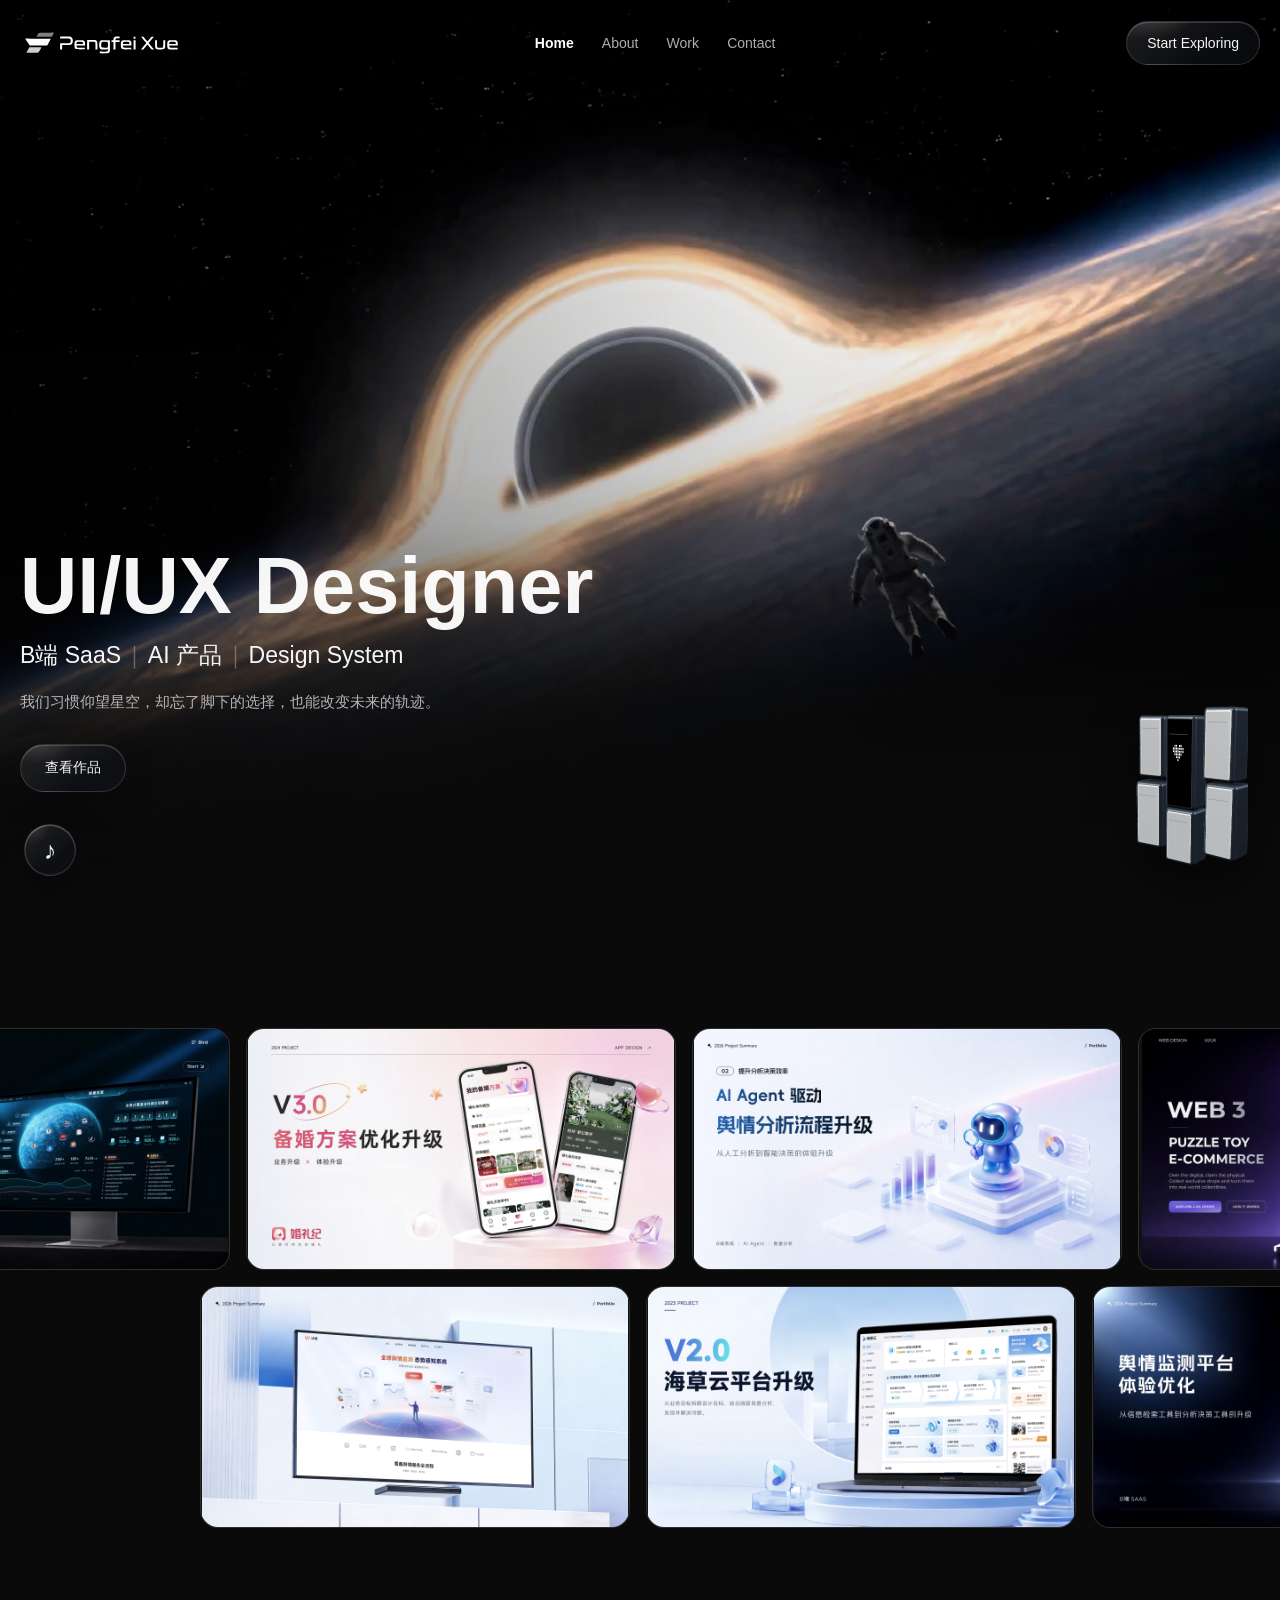
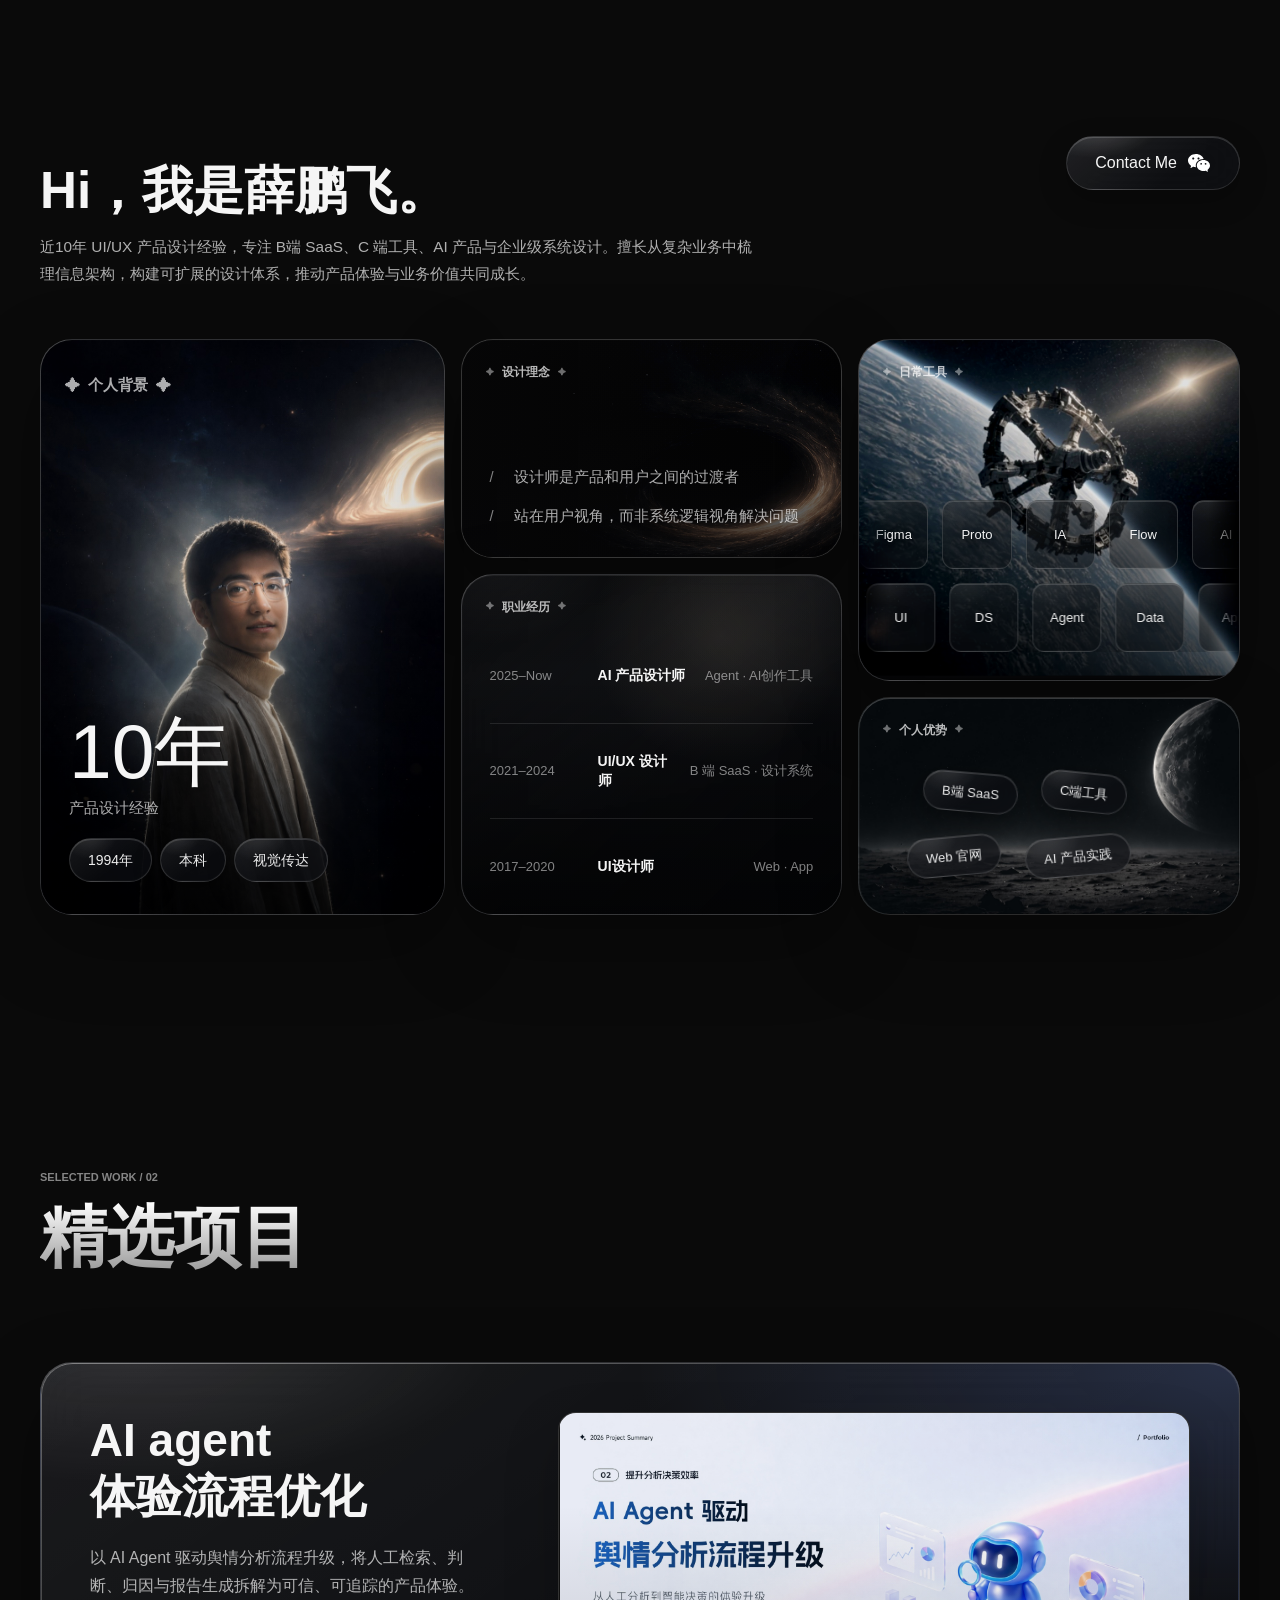
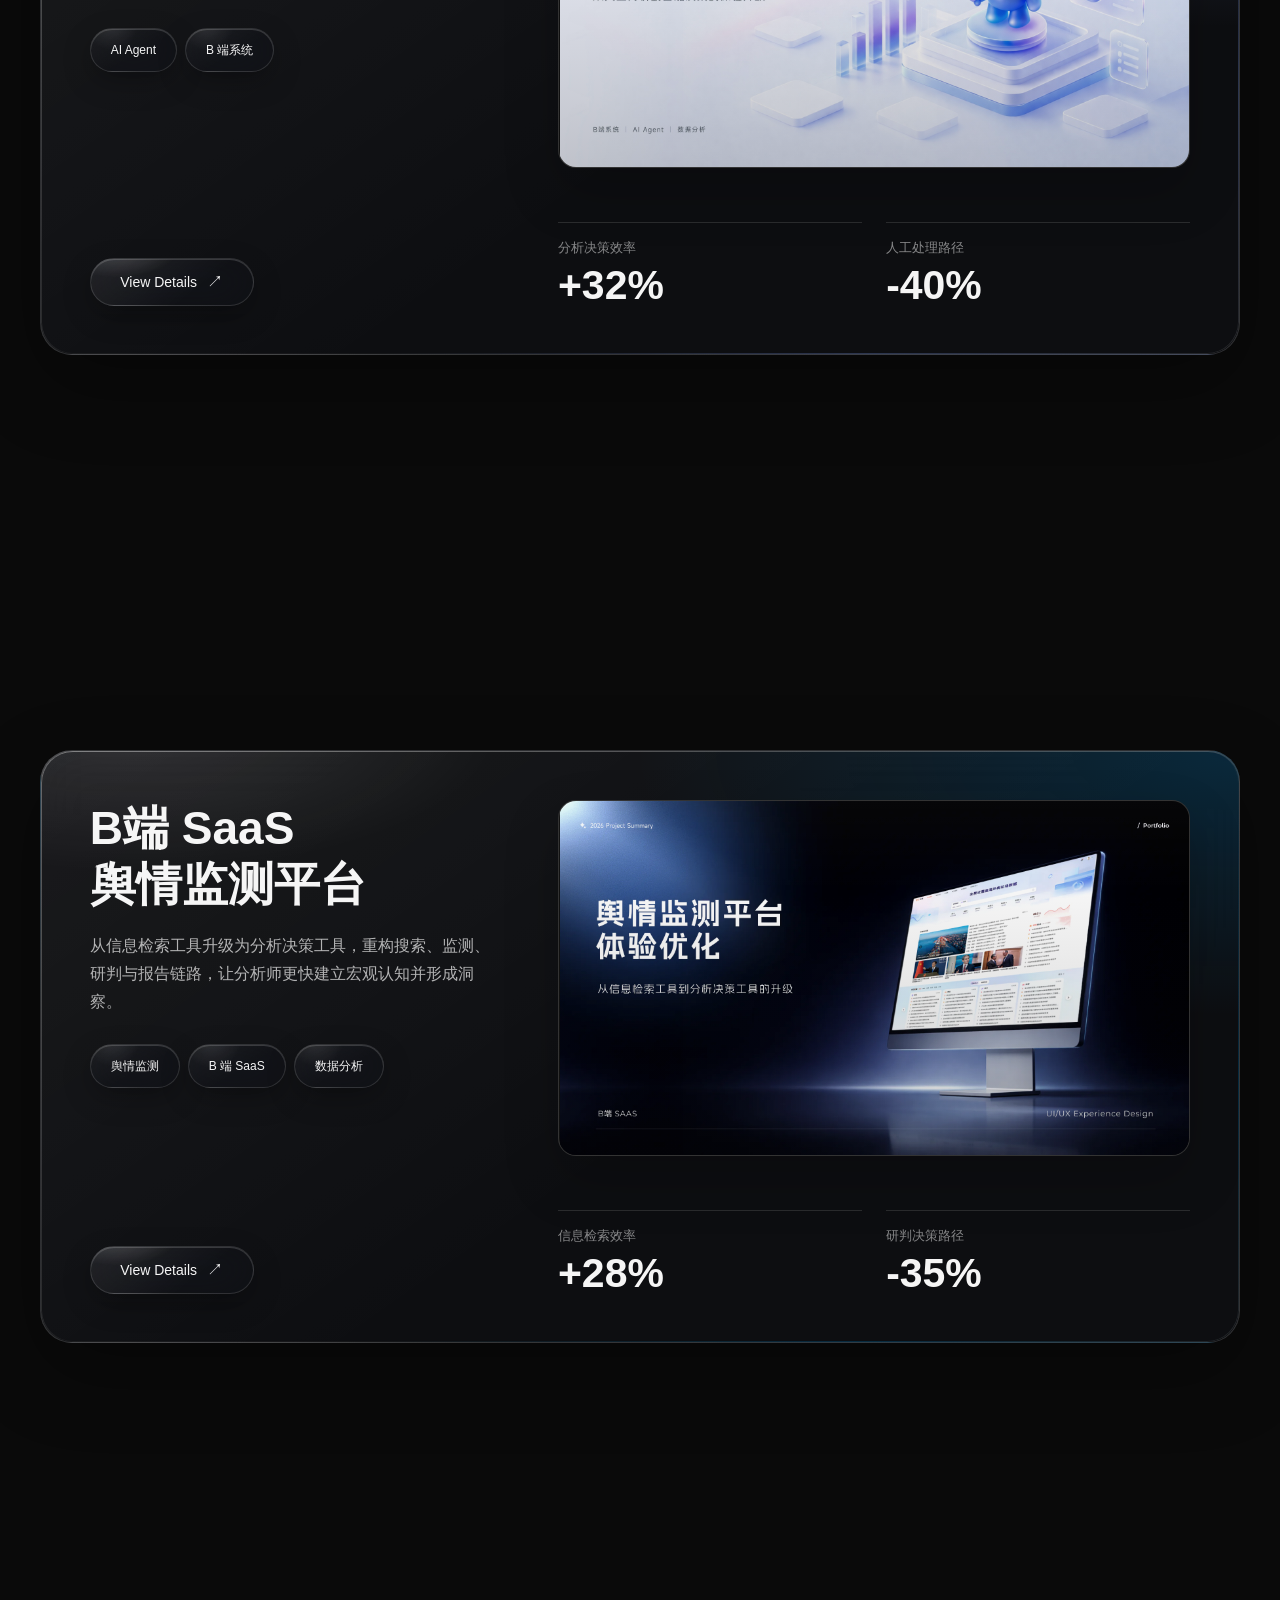
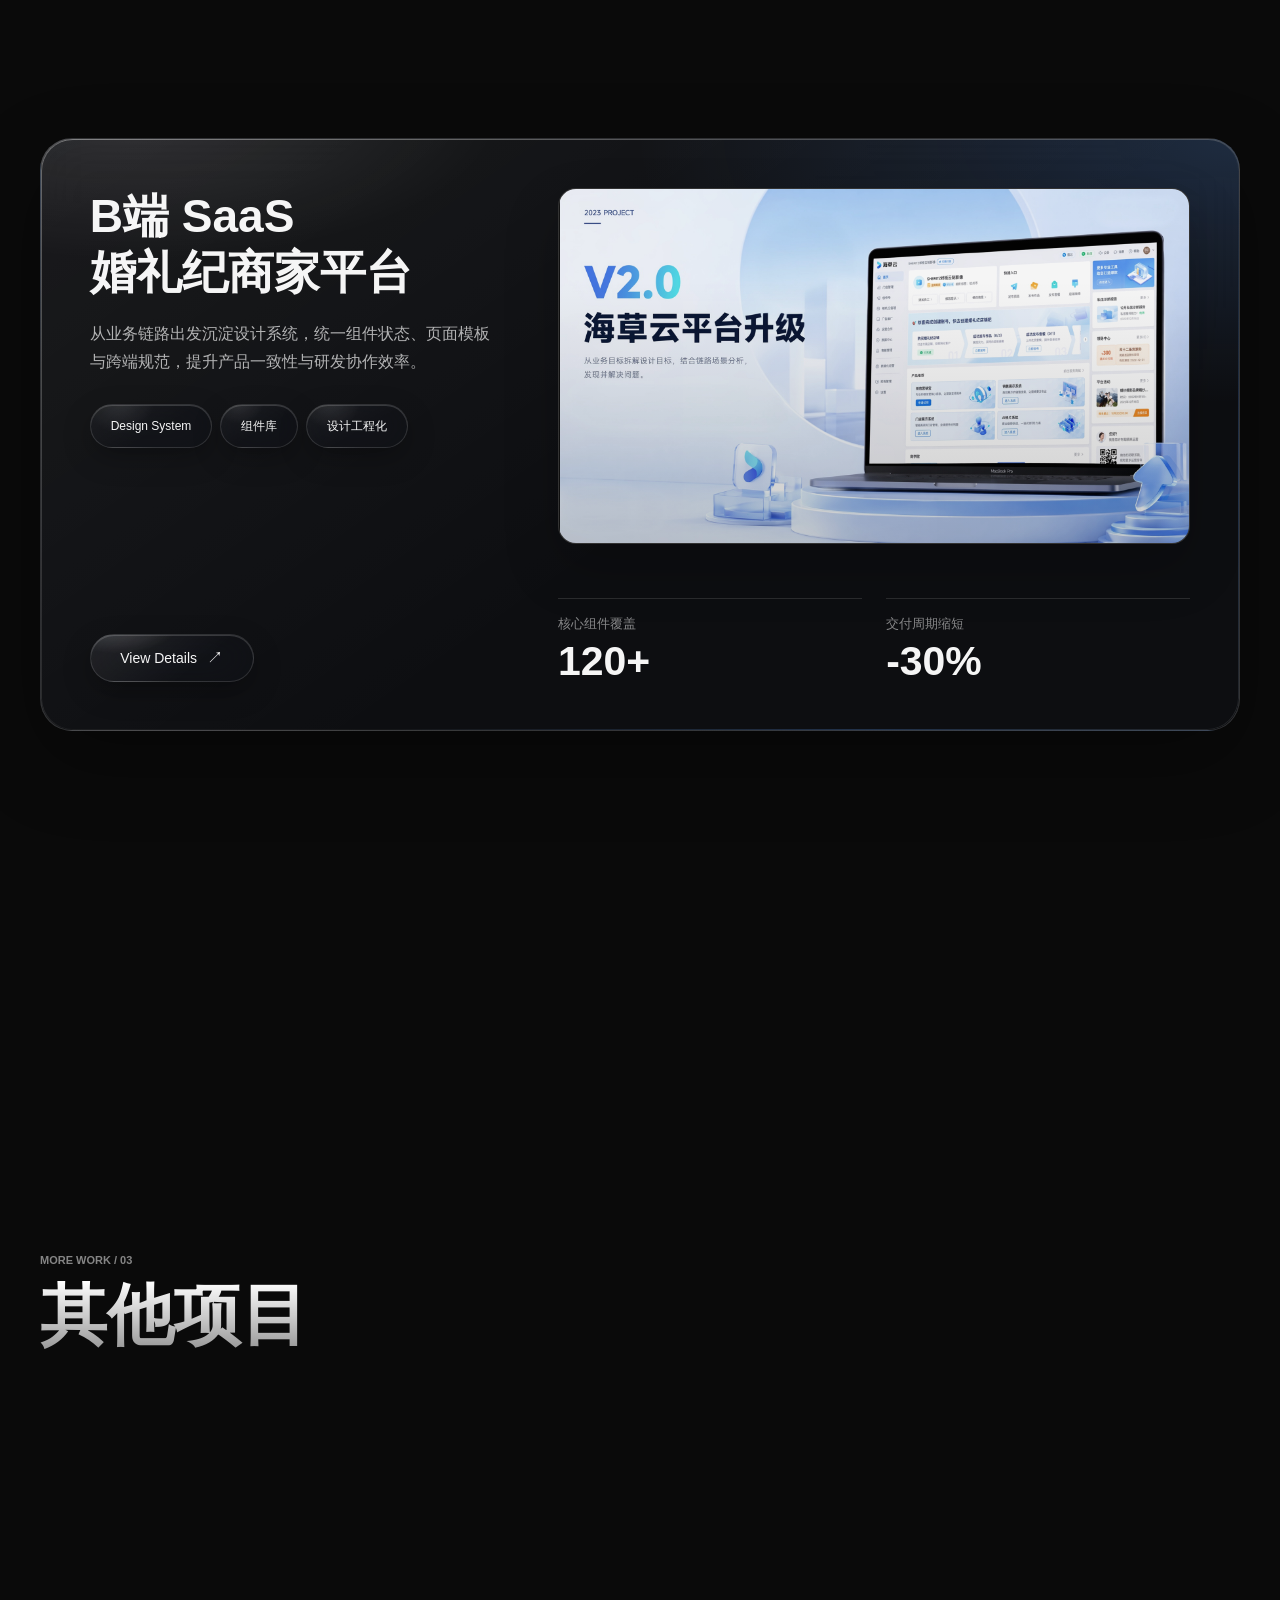
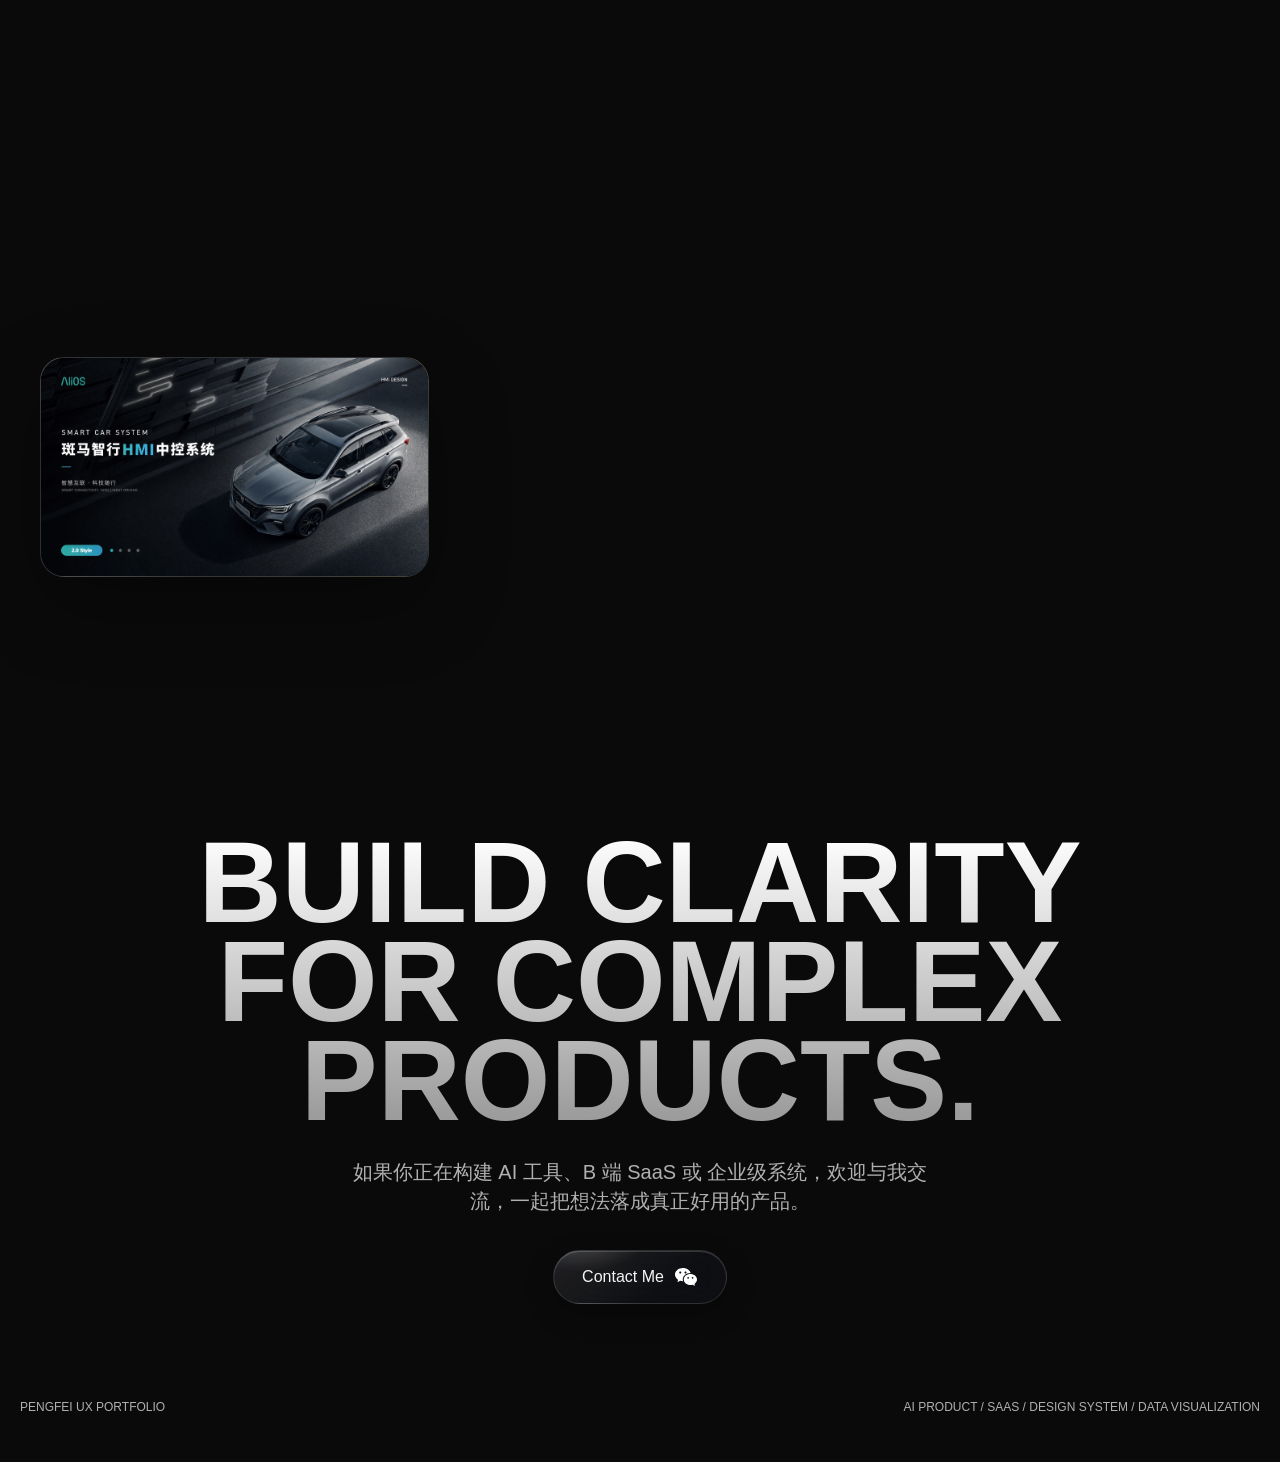
==== commit 297ec076: "Add files via upload" ====
--- a/index.html
+++ b/index.html
@@ -3772,7 +3772,6 @@
     <button class="orbit-launcher" id="orbitLauncher" type="button" aria-haspopup="dialog" aria-controls="orbitPanel" aria-expanded="false" aria-label="打开 ORBIT-01 作品集助手">
       <span class="orbit-robot" aria-hidden="true"><span class="orbit-rig">
         <canvas class="orbit-webgl" id="orbitWebgl" width="290" height="425"></canvas>
-        <img class="orbit-robot-fallback" src="assets/orbit/orbit-robot-6block.png" alt="" />
       </span></span>
     </button>
     <section class="orbit-panel" id="orbitPanel" role="dialog" aria-labelledby="orbitTitle" aria-hidden="true">
--- a/assets/orbit/orbit.css
+++ b/assets/orbit/orbit.css
@@ -15,9 +15,12 @@
   box-sizing: border-box;
 }
 
-.orbit-assistant button,
+.orbit-assistant button {
+  font: inherit;
+}
+
 .orbit-assistant textarea {
-  font: inherit;
+  font-family: inherit;
 }
 
 .orbit-assistant .sr-only {
@@ -384,13 +387,7 @@
 }
 
 .orbit-panel::before {
-  content: "";
-  position: absolute;
-  inset: 0 20px auto;
-  z-index: 4;
-  height: 1px;
-  background: linear-gradient(90deg, transparent, rgba(255, 255, 255, .22), rgba(200, 167, 110, .12), transparent);
-  pointer-events: none;
+  display: none;
 }
 
 .orbit-assistant.is-open .orbit-panel {
@@ -408,8 +405,7 @@
   gap: 12px;
   min-height: 72px;
   padding: 16px 18px;
-  border-bottom: 1px solid rgba(255, 255, 255, .08);
-  background: rgba(7, 8, 10, .2);
+  background: rgba(7, 8, 10, .12);
 }
 
 .orbit-panel-avatar,
@@ -417,7 +413,7 @@
   display: grid;
   place-items: center;
   overflow: hidden;
-  border: 1px solid rgba(255, 255, 255, .11);
+  border: 0;
   border-radius: 50%;
   background:
     radial-gradient(circle at 50% 35%, rgba(255, 255, 255, .08), transparent 58%),
@@ -442,18 +438,18 @@
 .orbit-panel-identity {
   min-width: 0;
   display: grid;
-  gap: 6px;
+  gap: 4px;
 }
 
 .orbit-panel-identity strong {
-  font-size: 13px;
+  font-size: 16px;
   line-height: 1;
   font-weight: 600;
 }
 
 .orbit-panel-identity .orbit-status {
   margin-left: 0;
-  font-size: 8px;
+  font-size: 12px;
 }
 
 .orbit-panel-actions {
@@ -502,36 +498,34 @@
   max-width: 88%;
   display: grid;
   gap: 7px;
-  padding: 12px 14px;
-  border: 1px solid rgba(255, 255, 255, .08);
+  padding: 16px;
+  border: 0;
   border-radius: 14px;
   color: rgba(255, 255, 255, .82);
   background: rgba(255, 255, 255, .045);
   font-size: 12px;
-  line-height: 1.65;
+  line-height: 1.62;
   animation: orbit-message-in .22s ease-out both;
 }
 
 .orbit-message--assistant {
   align-self: flex-start;
-  max-width: calc(100% - 44px);
-  margin-left: 44px;
+  max-width: 100%;
+  margin-left: 0;
   border-top-left-radius: 5px;
 }
 
 .orbit-message--user {
   align-self: flex-end;
   max-width: 78%;
-  border-color: rgba(200, 167, 110, .15);
   border-bottom-right-radius: 5px;
   color: rgba(255, 255, 255, .9);
   background: rgba(200, 167, 110, .07);
 }
 
 .orbit-message--status {
-  max-width: calc(100% - 44px);
-  margin-left: 44px;
-  border-color: transparent;
+  max-width: 100%;
+  margin-left: 0;
   color: rgba(255, 255, 255, .54);
   background: transparent;
   padding: 5px 1px;
@@ -547,18 +541,20 @@
 
 .orbit-message-meta {
   color: rgba(200, 167, 110, .68);
-  font-size: 8px;
+  font-size: 12px;
   line-height: 1;
   text-transform: uppercase;
 }
 
 .orbit-message-copy {
   white-space: pre-line;
+  font-size: 12px;
+  line-height: 1.45;
 }
 
 .orbit-welcome-note {
   color: rgba(255, 255, 255, .38);
-  font-size: 10px;
+  font-size: 12px;
   line-height: 1.4;
 }
 
@@ -566,10 +562,10 @@
   display: grid;
   grid-template-columns: repeat(2, minmax(0, 1fr));
   gap: 7px;
-  width: calc(100% - 44px);
-  margin-left: 44px;
-  padding: 12px;
-  border: 1px solid rgba(255, 255, 255, .065);
+  width: 100%;
+  margin-left: 0;
+  padding: 16px;
+  border: 0;
   border-radius: 14px;
   background: rgba(255, 255, 255, .025);
   animation: orbit-message-in .28s .06s ease-out both;
@@ -579,7 +575,7 @@
   grid-column: 1 / -1;
   margin-bottom: 2px;
   color: rgba(255, 255, 255, .38);
-  font-size: 8px;
+  font-size: 12px;
   line-height: 1;
   letter-spacing: .04em;
   text-transform: uppercase;
@@ -588,11 +584,11 @@
 .orbit-quick-questions button {
   min-height: 36px;
   padding: 8px 9px;
-  border: 1px solid rgba(255, 255, 255, .09);
+  border: 1px solid rgba(255, 255, 255, .075);
   border-radius: 10px;
   color: rgba(255, 255, 255, .68);
   background: rgba(255, 255, 255, .025);
-  font-size: 10px;
+  font-size: 12px;
   line-height: 1.25;
   text-align: center;
   transition: color .2s ease, border-color .2s ease, background .2s ease, transform .2s ease;
@@ -615,8 +611,7 @@
   z-index: 2;
   display: block;
   padding: 12px;
-  border-top: 1px solid rgba(255, 255, 255, .08);
-  background: rgba(7, 8, 10, .34);
+  background: rgba(7, 8, 10, .2);
 }
 
 .orbit-input-wrap {
@@ -637,33 +632,34 @@
 
 .orbit-input {
   width: 100%;
-  min-height: 46px;
+  min-height: 50px;
   max-height: 92px;
   resize: none;
   border: 0;
   outline: 0;
-  padding: 13px 50px 11px 13px;
+  padding: 15px 54px 13px 14px;
   color: rgba(255, 255, 255, .88);
   background: transparent;
-  font-size: 12px;
+  font-size: 14px;
   line-height: 1.45;
 }
 
 .orbit-input::placeholder {
   color: rgba(255, 255, 255, .32);
+  font-size: 14px;
 }
 
 .orbit-send {
   position: absolute;
-  right: 19px;
-  bottom: 19px;
+  right: 22px;
+  bottom: 22px;
   width: 30px;
   height: 30px;
   display: grid;
   place-items: center;
   padding: 0;
   border: 1px solid rgba(200, 167, 110, .18);
-  border-radius: 50%;
+  border-radius: 12px;
   color: rgba(248, 241, 226, .9);
   background:
     linear-gradient(145deg, rgba(255, 255, 255, .1), transparent 54%),
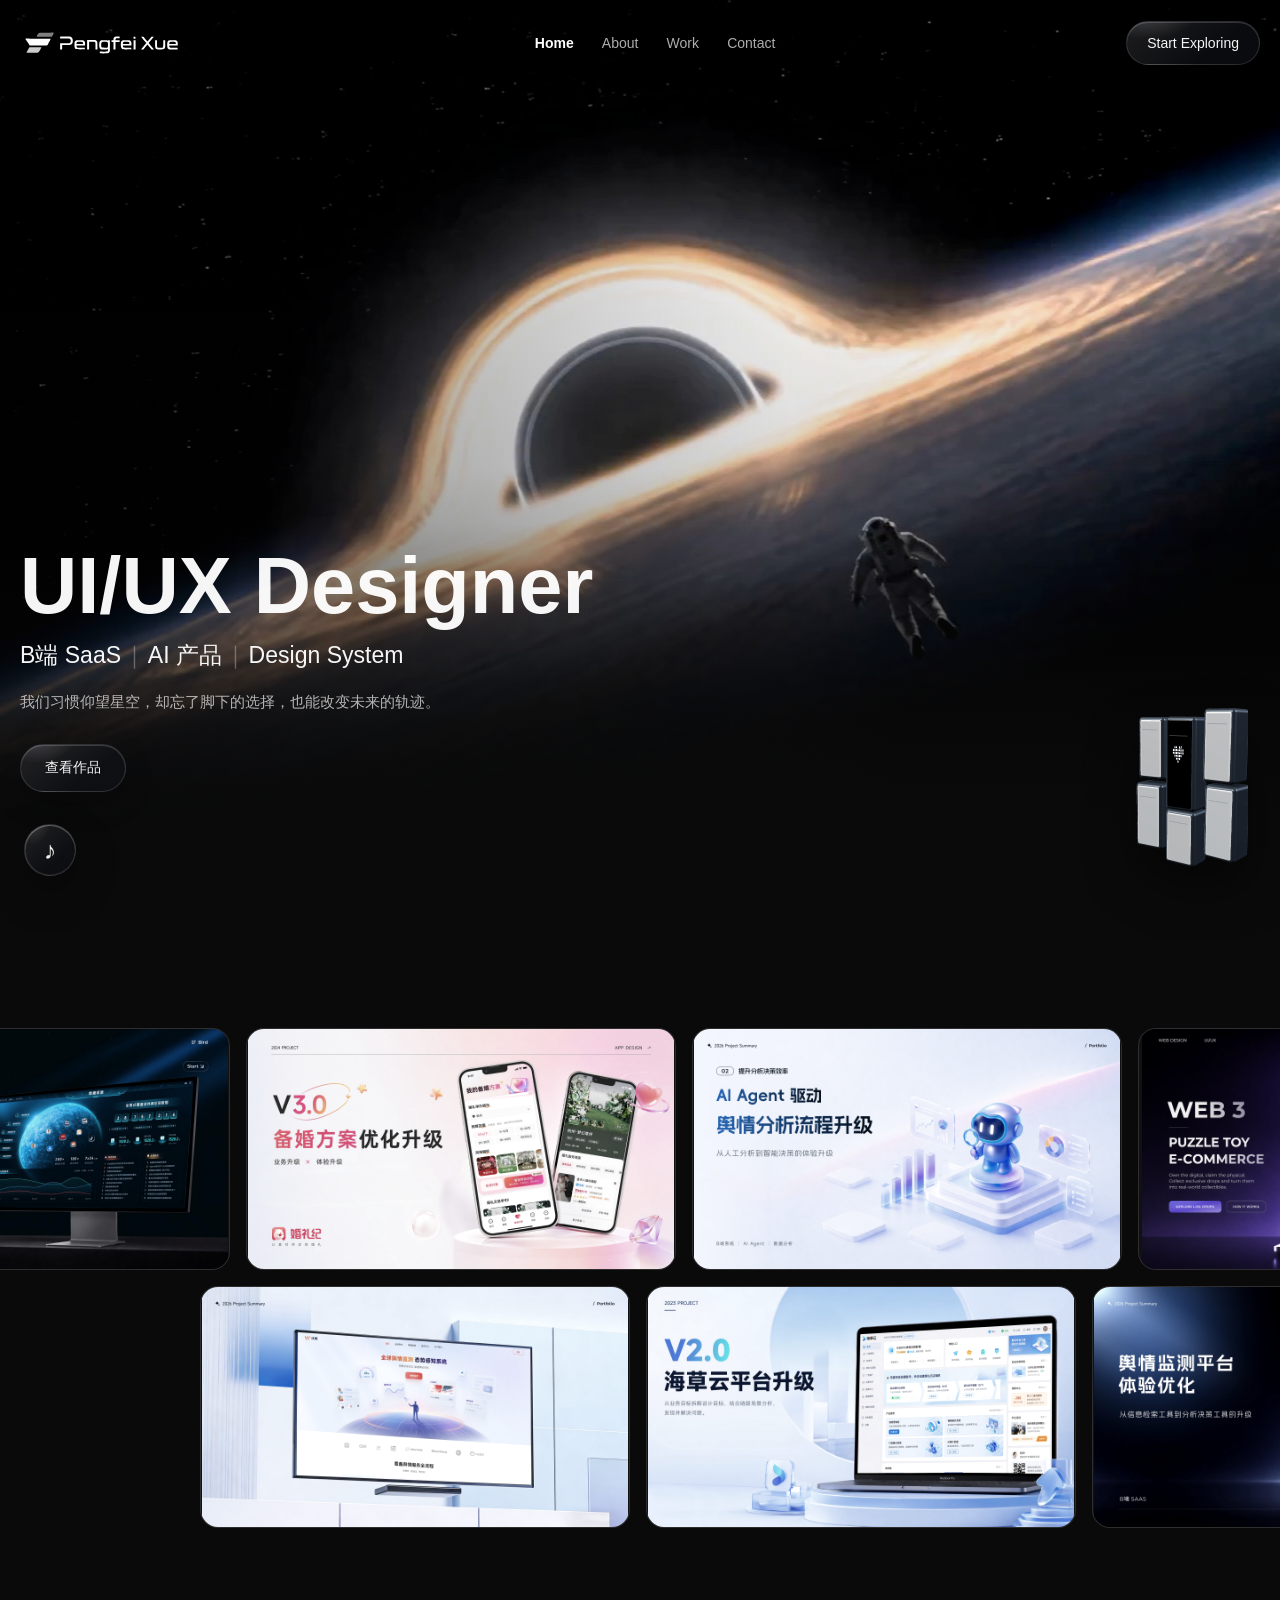
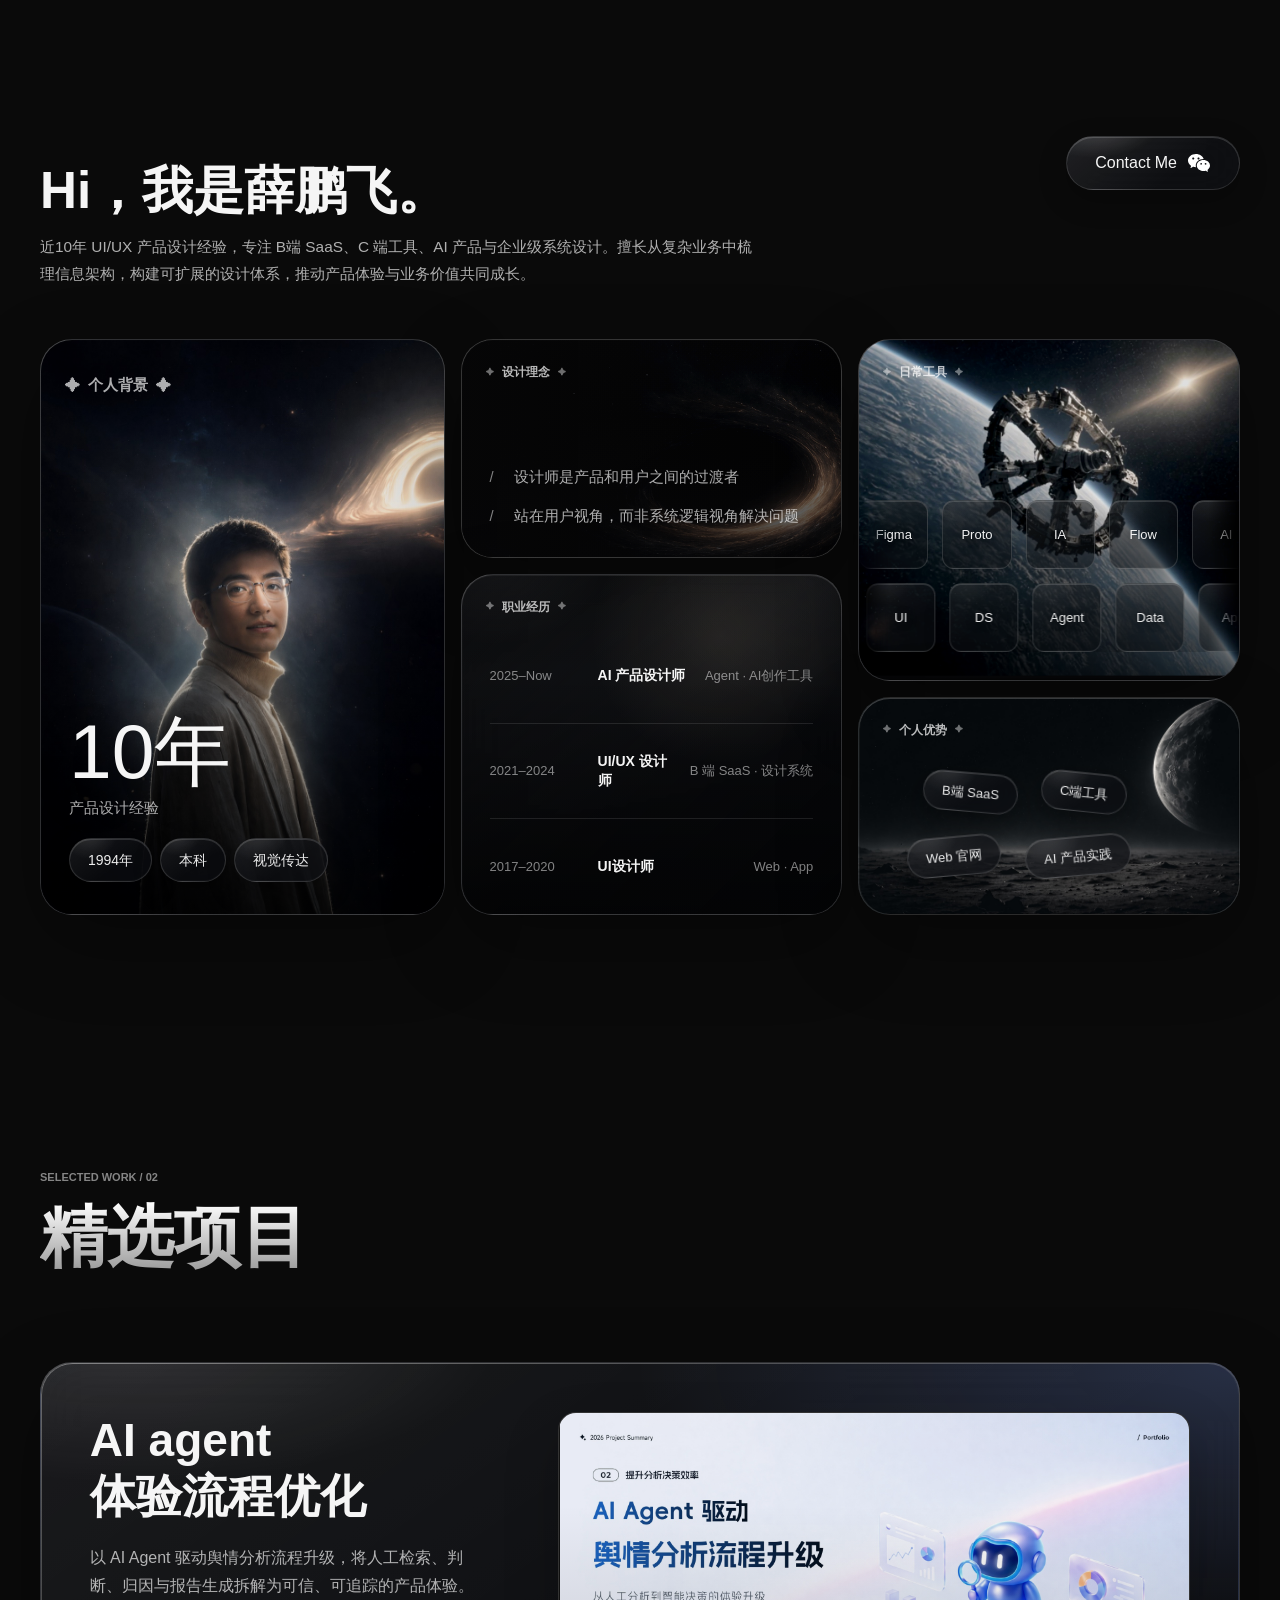
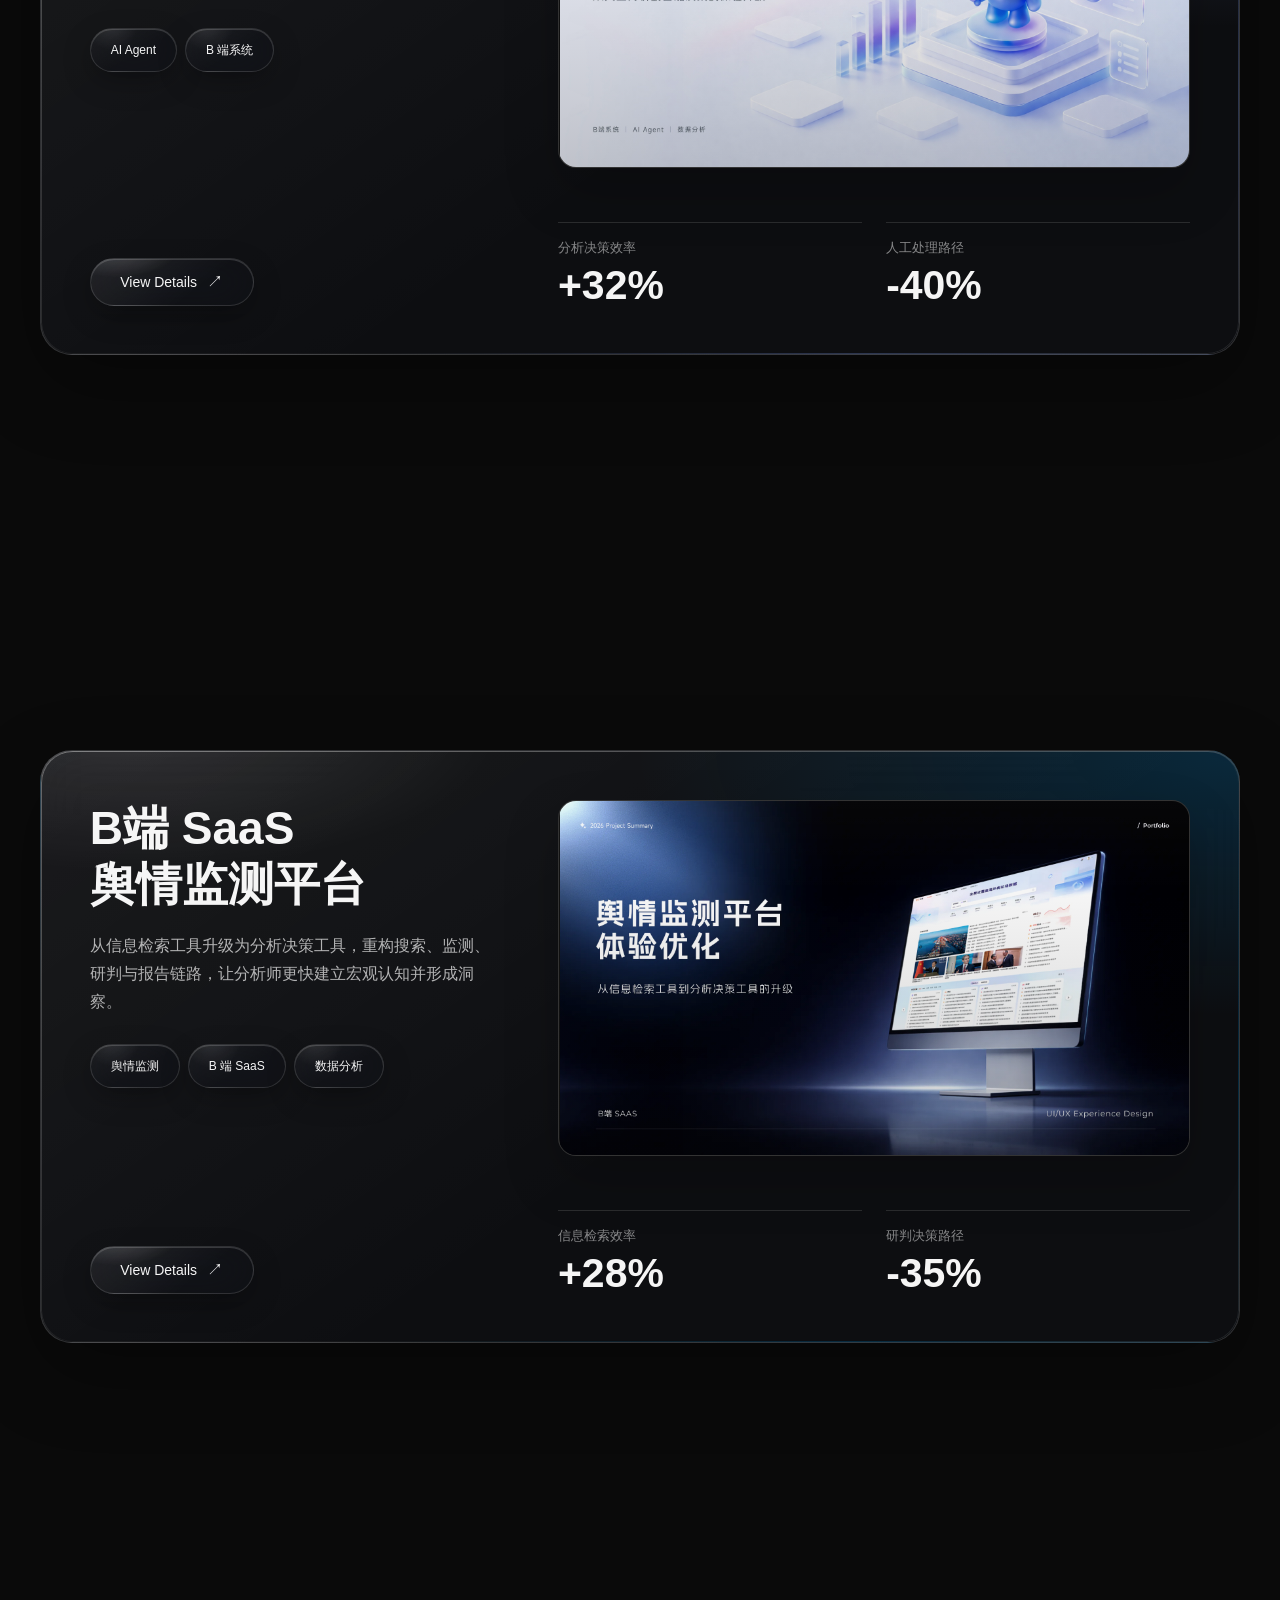
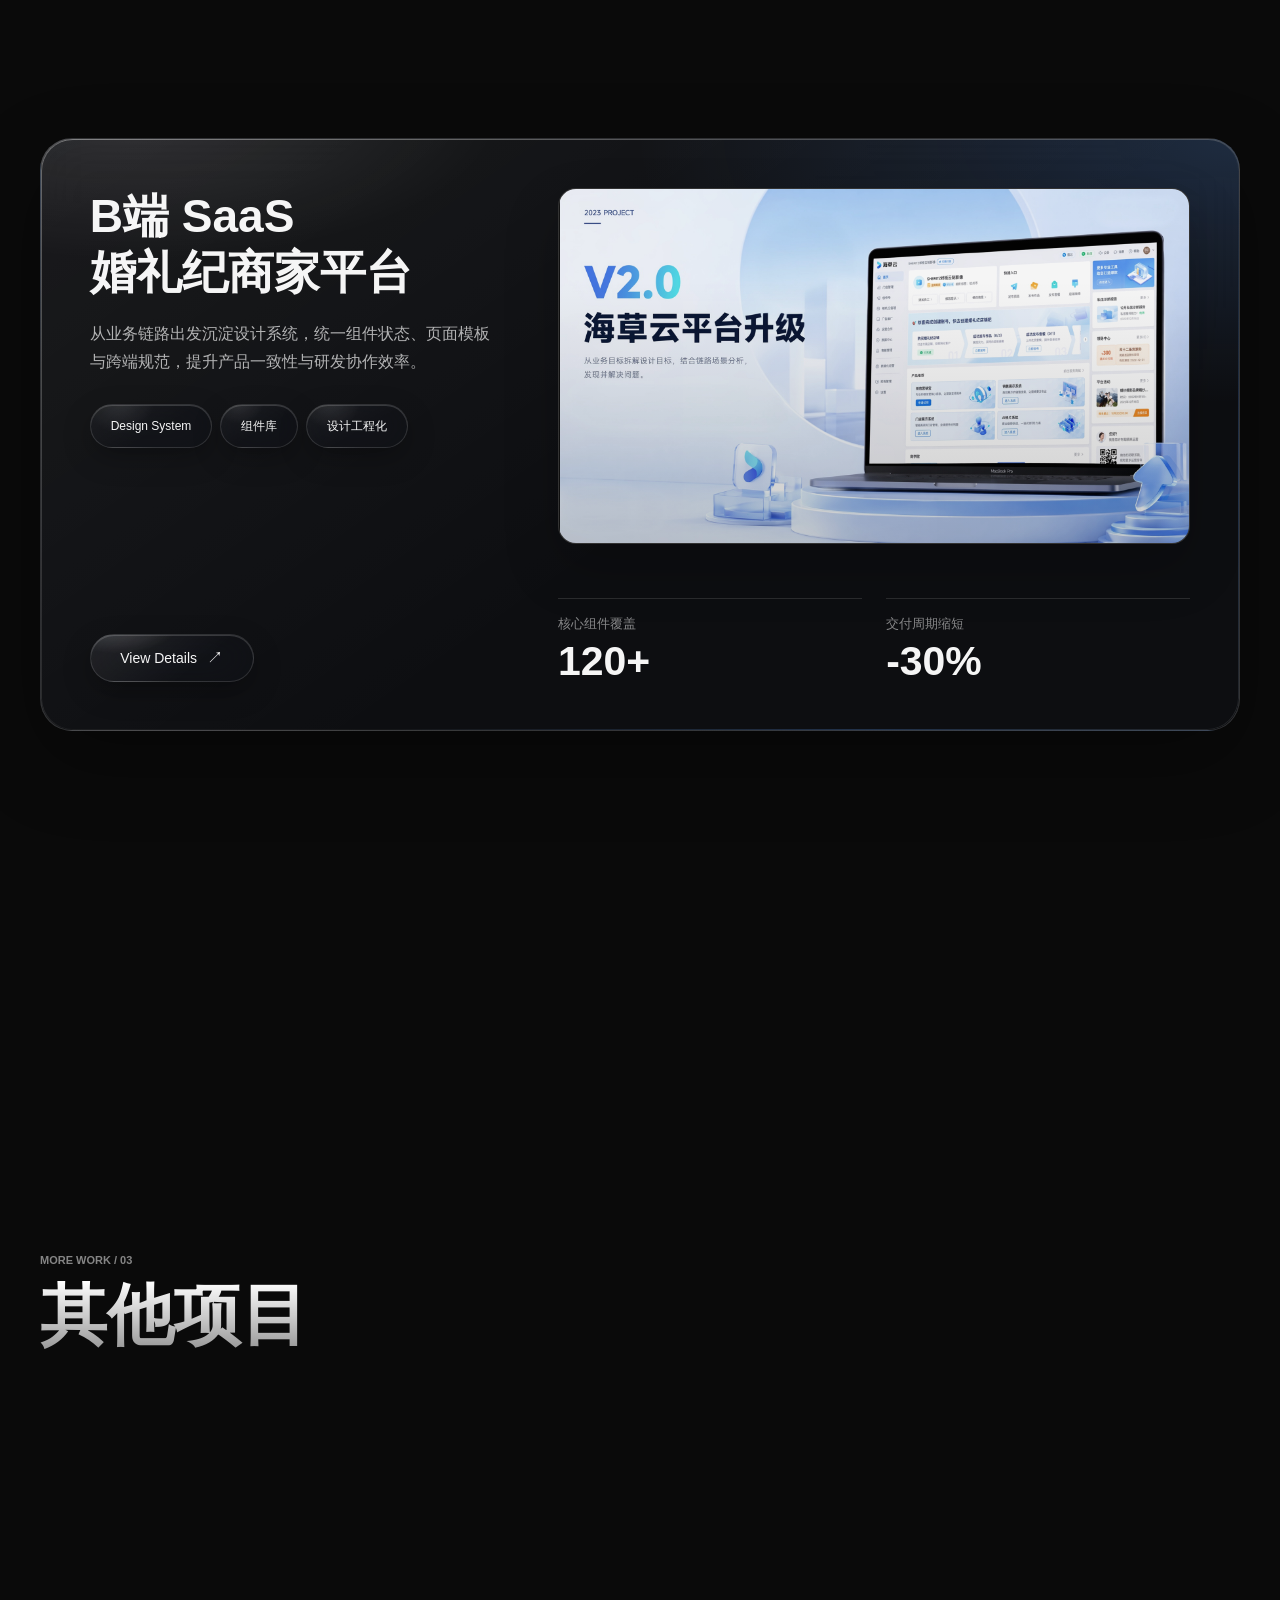
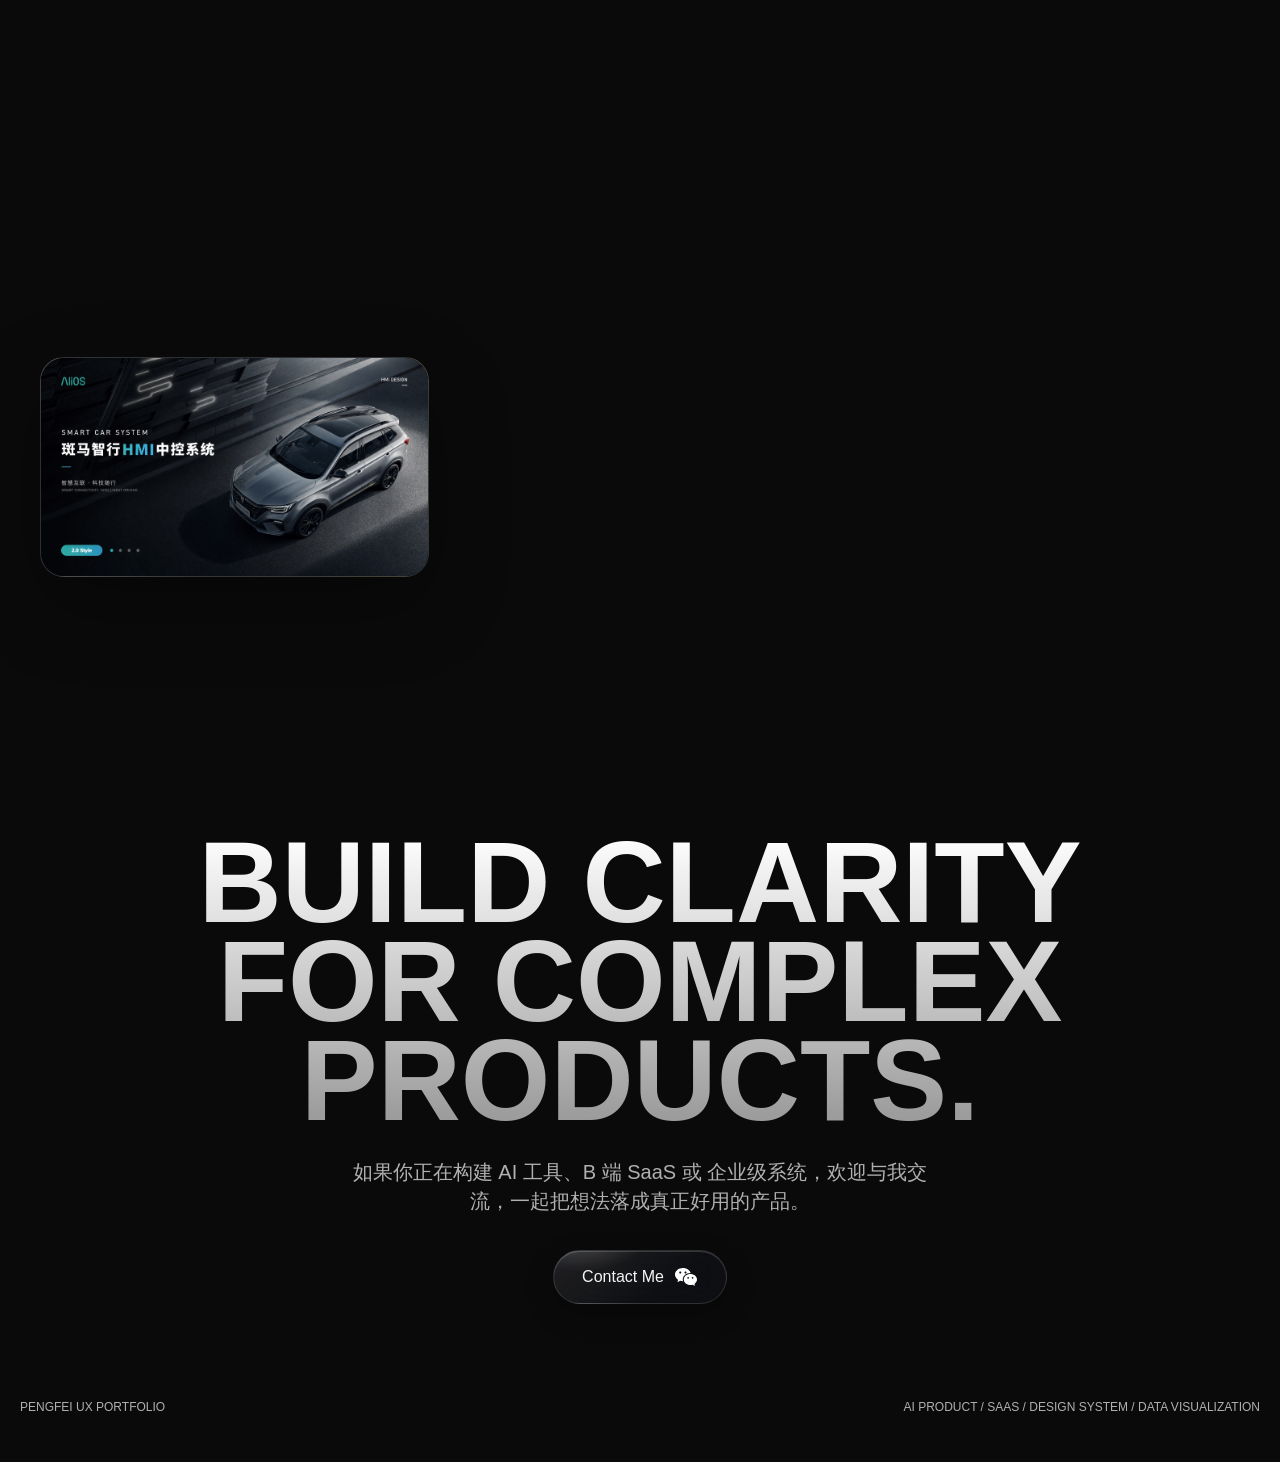
==== commit 3beacb7e: "Add files via upload" ====
--- a/index.html
+++ b/index.html
@@ -7,6 +7,7 @@
   <meta name="description" content="面向 AI 产品、B 端 SaaS 与复杂业务场景的资深 UI/UX 设计师个人官网。" />
   <link rel="icon" href="assets/brand/logo-favicon-light.svg" type="image/svg+xml" media="(prefers-color-scheme: light)" />
   <link rel="icon" href="assets/brand/logo-favicon-dark.svg" type="image/svg+xml" media="(prefers-color-scheme: dark)" />
+  <link rel="preload" as="image" href="assets/hero/banner-video-first-frame.jpg" fetchpriority="high" />
   <style>
     :root {
       color-scheme: dark;
@@ -495,7 +496,7 @@
       min-height: 100svh;
       display: block;
       overflow: hidden;
-      background: var(--bg);
+      background: var(--bg) url("assets/hero/banner-video-first-frame.jpg") 58% center / cover no-repeat;
       font-family: var(--font-body);
     }
 
@@ -535,7 +536,13 @@
       height: 100%;
       object-fit: cover;
       object-position: 58% center;
+      opacity: 0;
+      transition: opacity .8s cubic-bezier(.22, 1, .36, 1);
       z-index: 0;
+    }
+
+    .hero-video.is-ready {
+      opacity: 1;
     }
 
     .hero-video-blackout {
@@ -3858,7 +3865,8 @@
       const sourceUrl = heroVideo.dataset.src;
       const network = navigator.connection || navigator.mozConnection || navigator.webkitConnection;
       const slowNetwork = network?.saveData || /(^|-)2g|3g/.test(network?.effectiveType || "");
-      if (!sourceUrl || slowNetwork || reduceMotion.matches) return;
+      const compactViewport = window.matchMedia("(max-width: 767px)").matches;
+      if (!sourceUrl || compactViewport || slowNetwork || reduceMotion.matches) return;
 
       const source = document.createElement("source");
       source.src = sourceUrl;
@@ -3868,6 +3876,10 @@
       heroVideo.load();
       heroVideo.play().catch(() => {});
     }
+
+    heroVideo.addEventListener("canplay", () => {
+      heroVideo.classList.add("is-ready");
+    }, { once: true });
 
     window.addEventListener("load", () => {
       const deferVideo = window.requestIdleCallback
--- a/assets/orbit/orbit.css
+++ b/assets/orbit/orbit.css
@@ -119,8 +119,8 @@
   height: 5px;
   flex: 0 0 auto;
   border-radius: 50%;
-  background: var(--orbit-gold);
-  box-shadow: 0 0 9px rgba(200, 167, 110, .54);
+  background: #22c55e;
+  box-shadow: 0 0 9px rgba(34, 197, 94, .55);
   animation: orbit-breathe 2.8s ease-in-out infinite;
 }
 
@@ -152,23 +152,6 @@
   clip-path: inset(0 0 4% 0);
   outline: 0;
   pointer-events: none;
-}
-
-.orbit-robot-fallback {
-  position: absolute;
-  inset: 0;
-  width: 100%;
-  height: 100%;
-  display: block;
-  object-fit: contain;
-  opacity: 1;
-  pointer-events: none;
-  transition: opacity .2s ease;
-}
-
-.orbit-webgl.is-ready + .orbit-robot-fallback {
-  opacity: 0;
-  visibility: hidden;
 }
 
 .orbit-webgl--failed {
@@ -408,8 +391,10 @@
   background: rgba(7, 8, 10, .12);
 }
 
-.orbit-panel-avatar,
-.orbit-message-avatar {
+.orbit-panel-avatar {
+  width: 36px;
+  height: 36px;
+  flex: 0 0 auto;
   display: grid;
   place-items: center;
   overflow: hidden;
@@ -420,14 +405,7 @@
     rgba(255, 255, 255, .025);
 }
 
-.orbit-panel-avatar {
-  width: 36px;
-  height: 36px;
-  flex: 0 0 auto;
-}
-
-.orbit-panel-avatar img,
-.orbit-message-avatar img {
+.orbit-panel-avatar img {
   display: block;
   width: 78%;
   height: 84%;
@@ -529,14 +507,6 @@
   color: rgba(255, 255, 255, .54);
   background: transparent;
   padding: 5px 1px;
-}
-
-.orbit-message-avatar {
-  position: absolute;
-  top: 0;
-  left: -44px;
-  width: 32px;
-  height: 32px;
 }
 
 .orbit-message-meta {
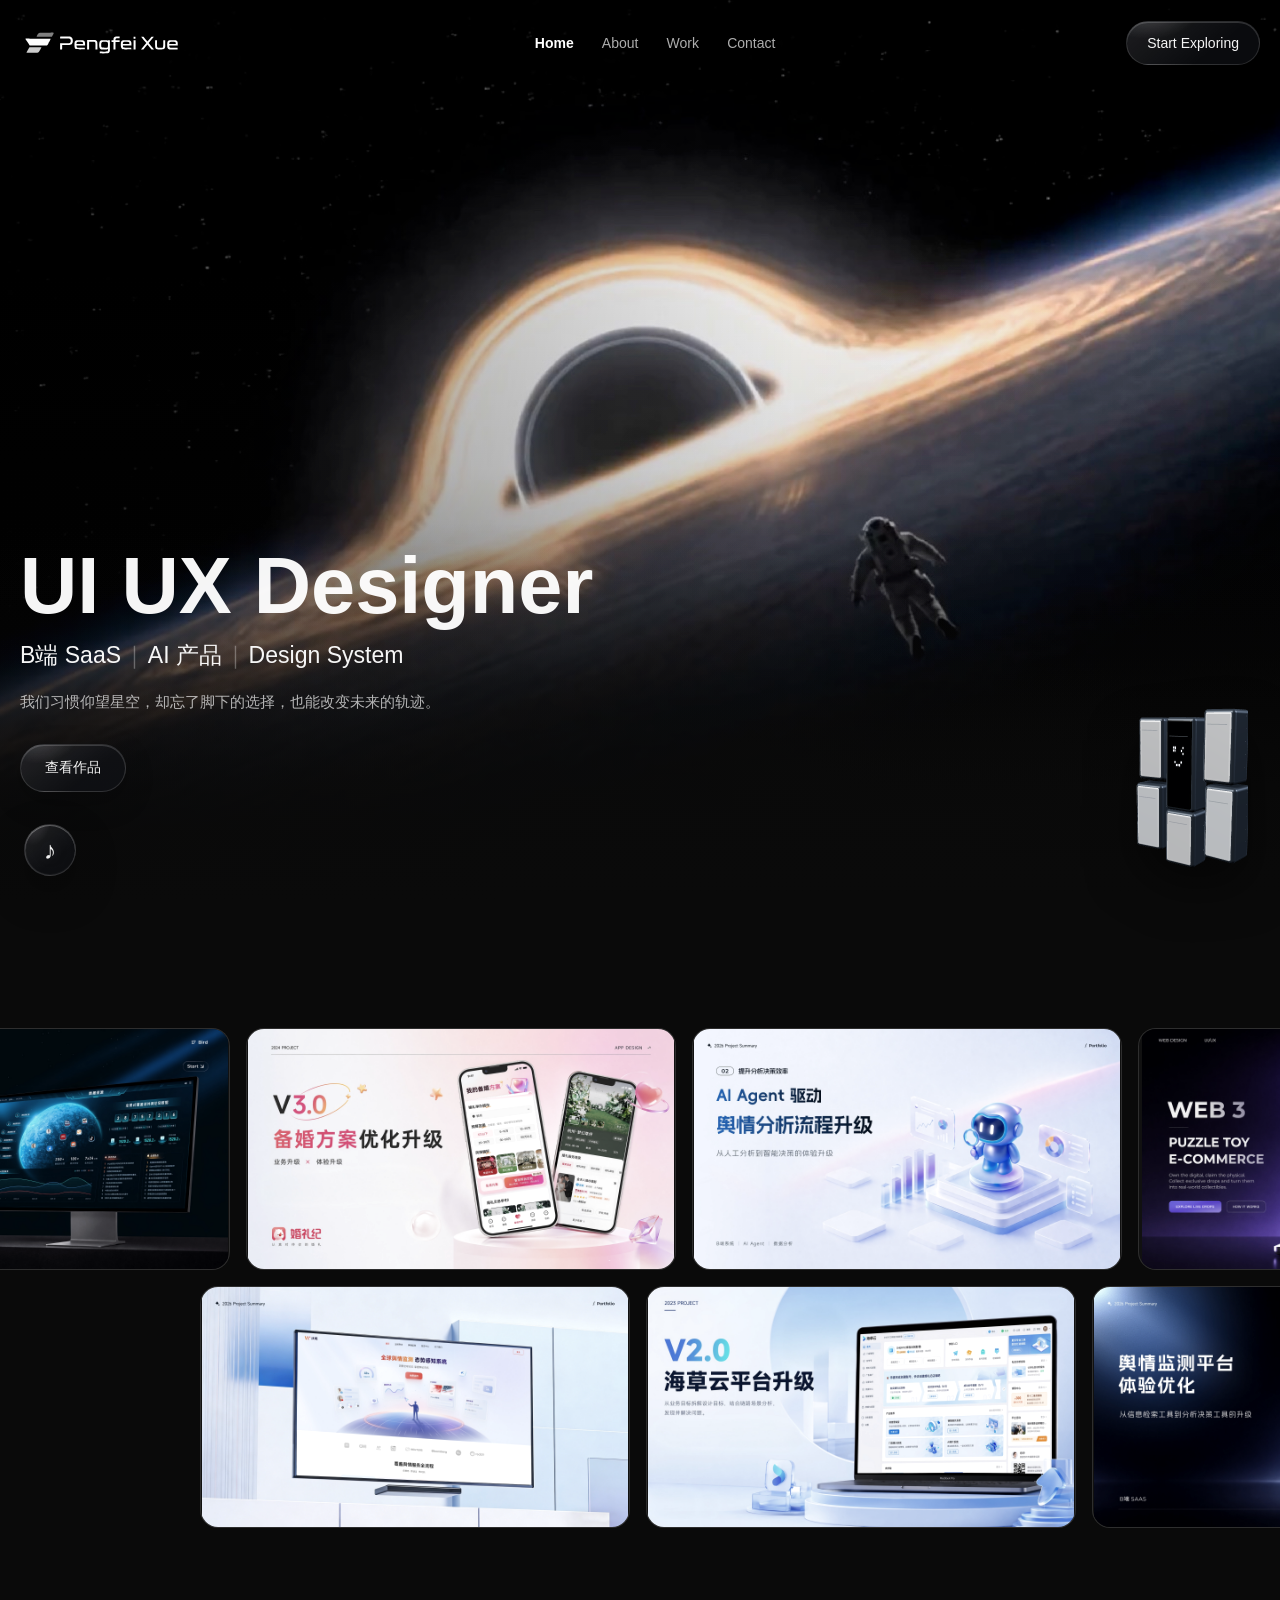
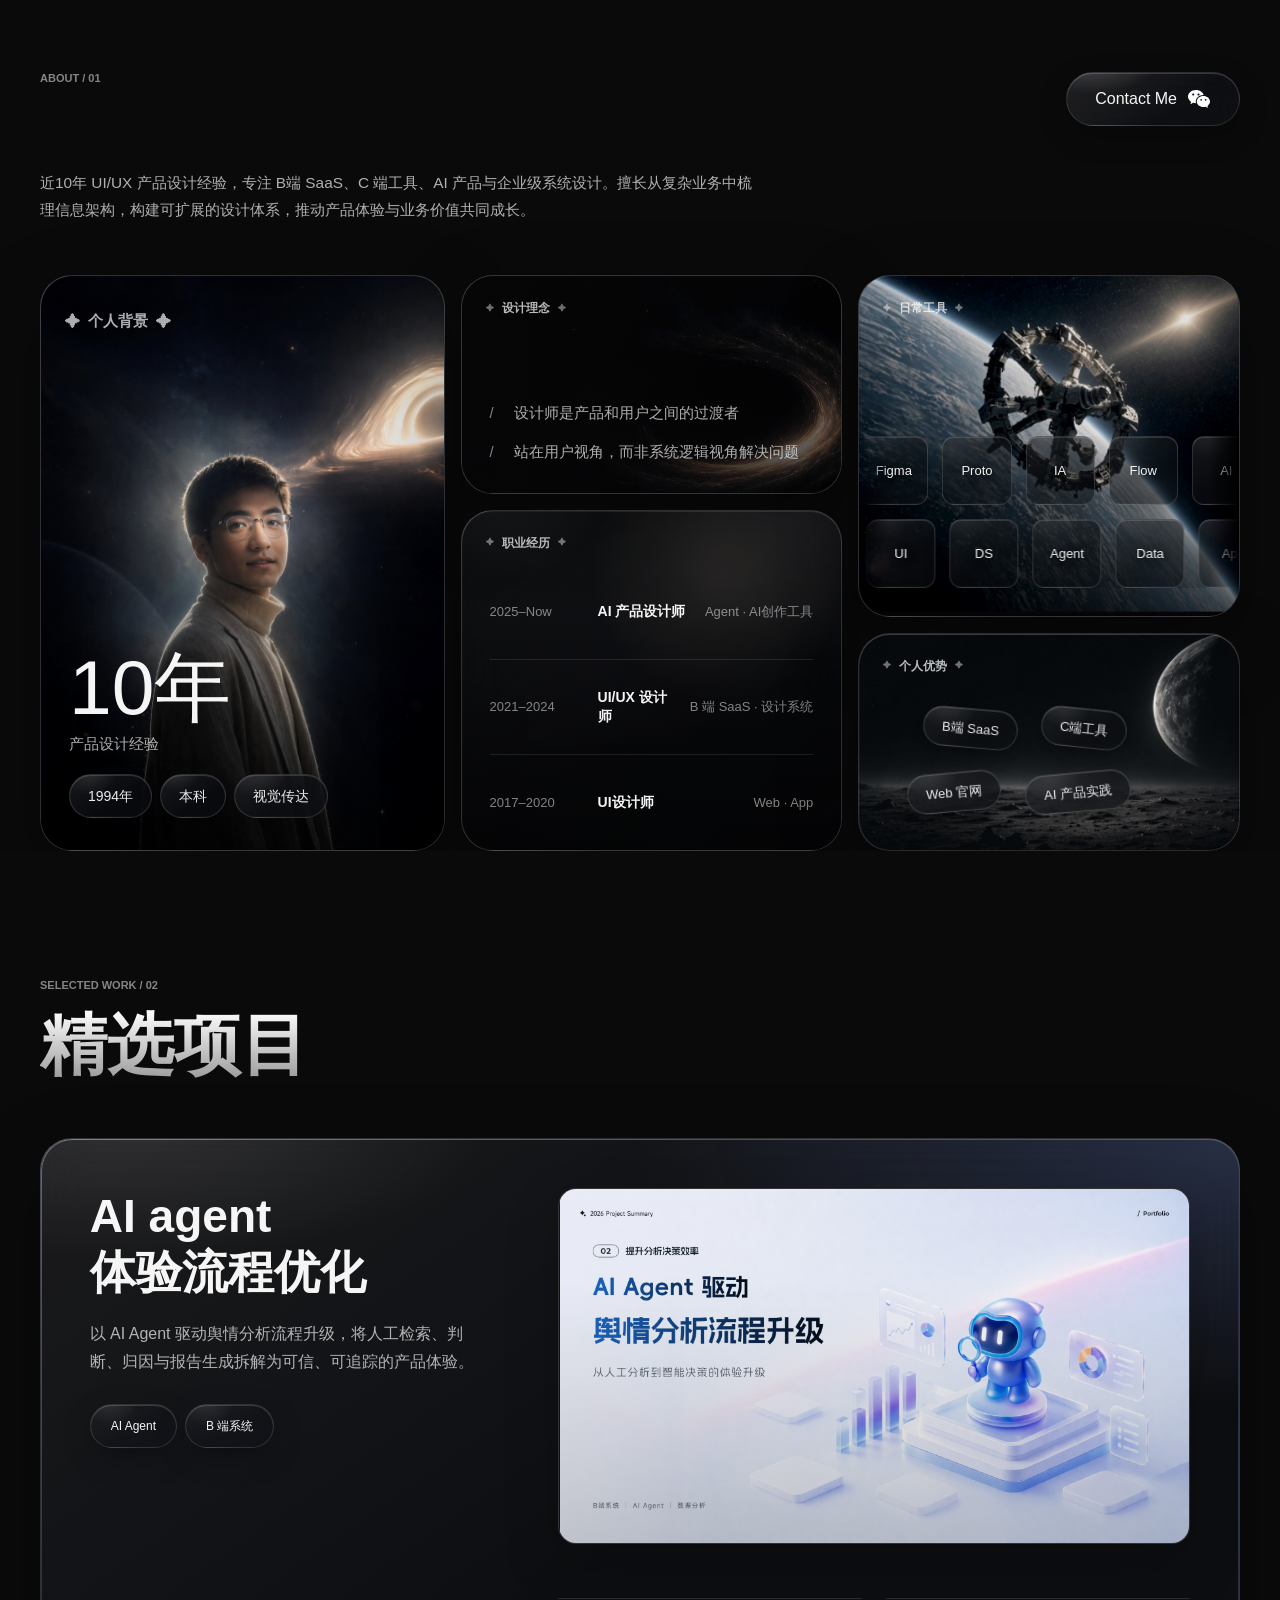
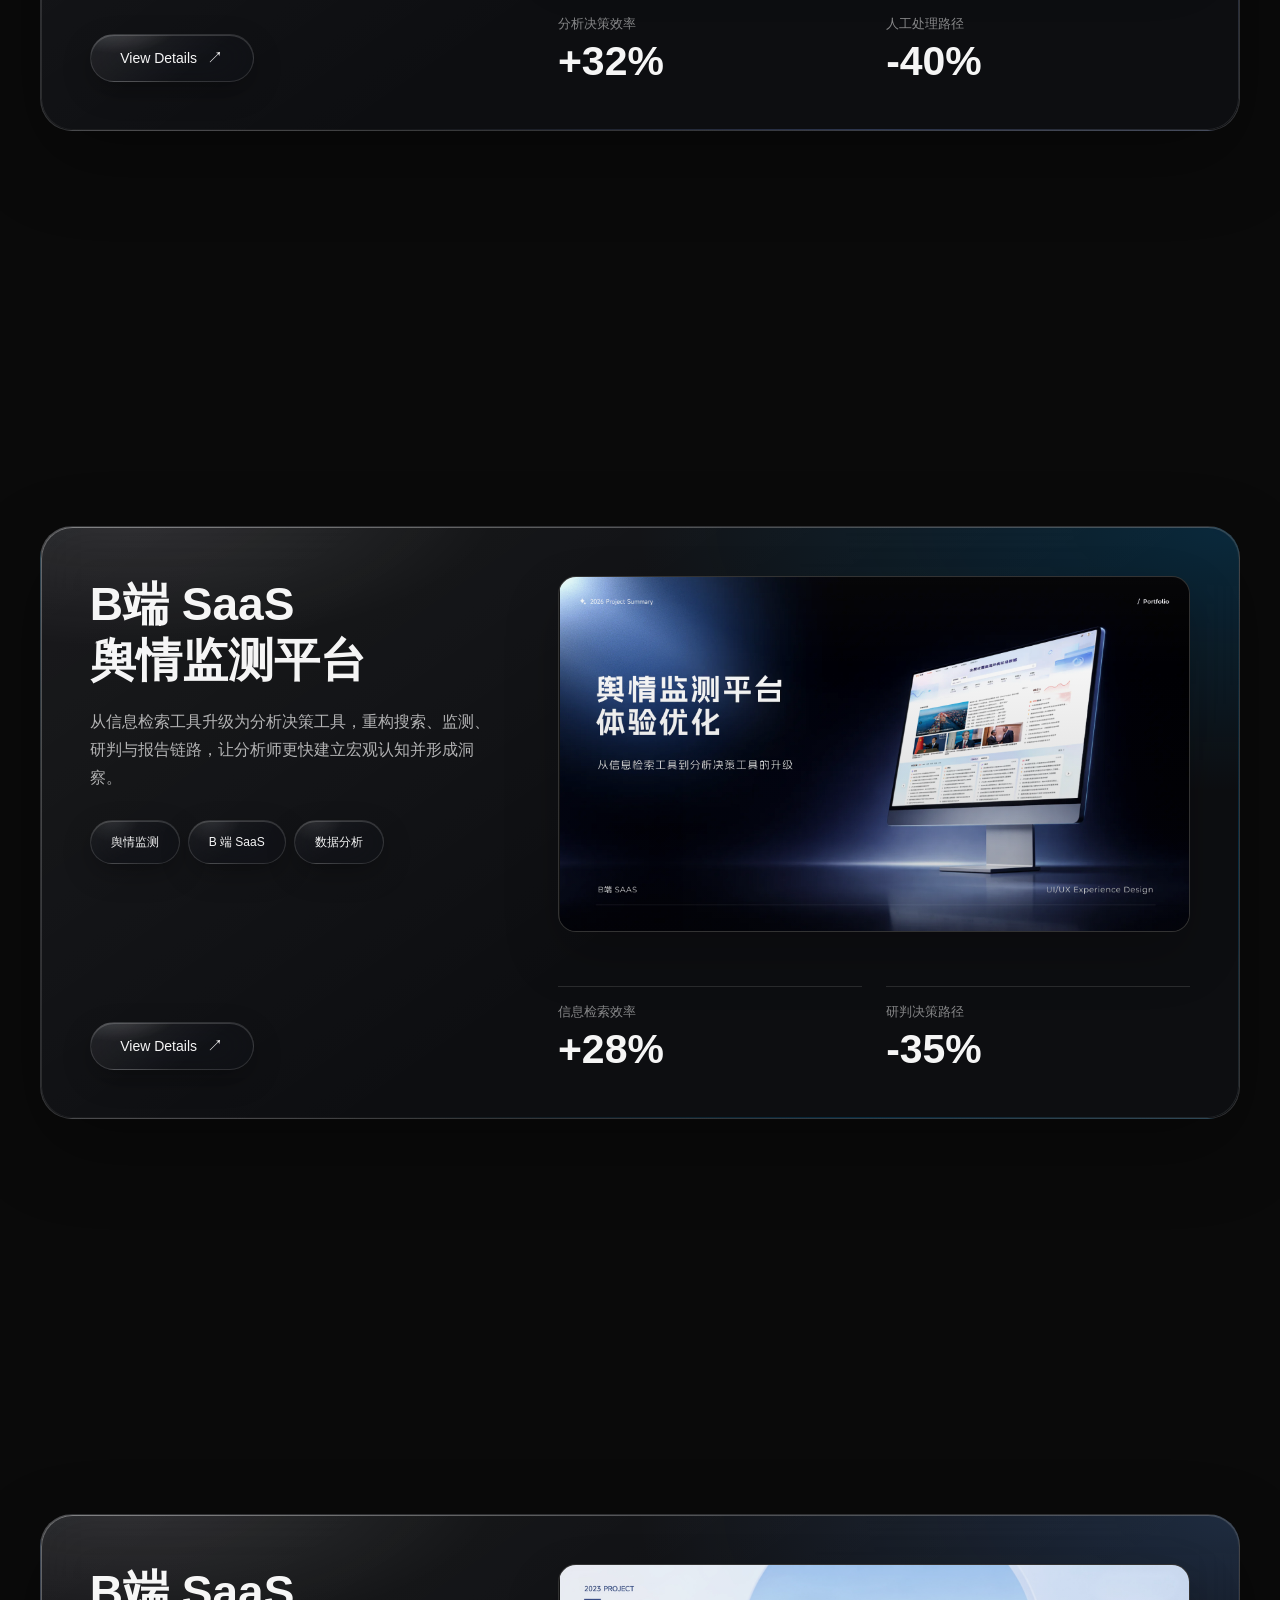
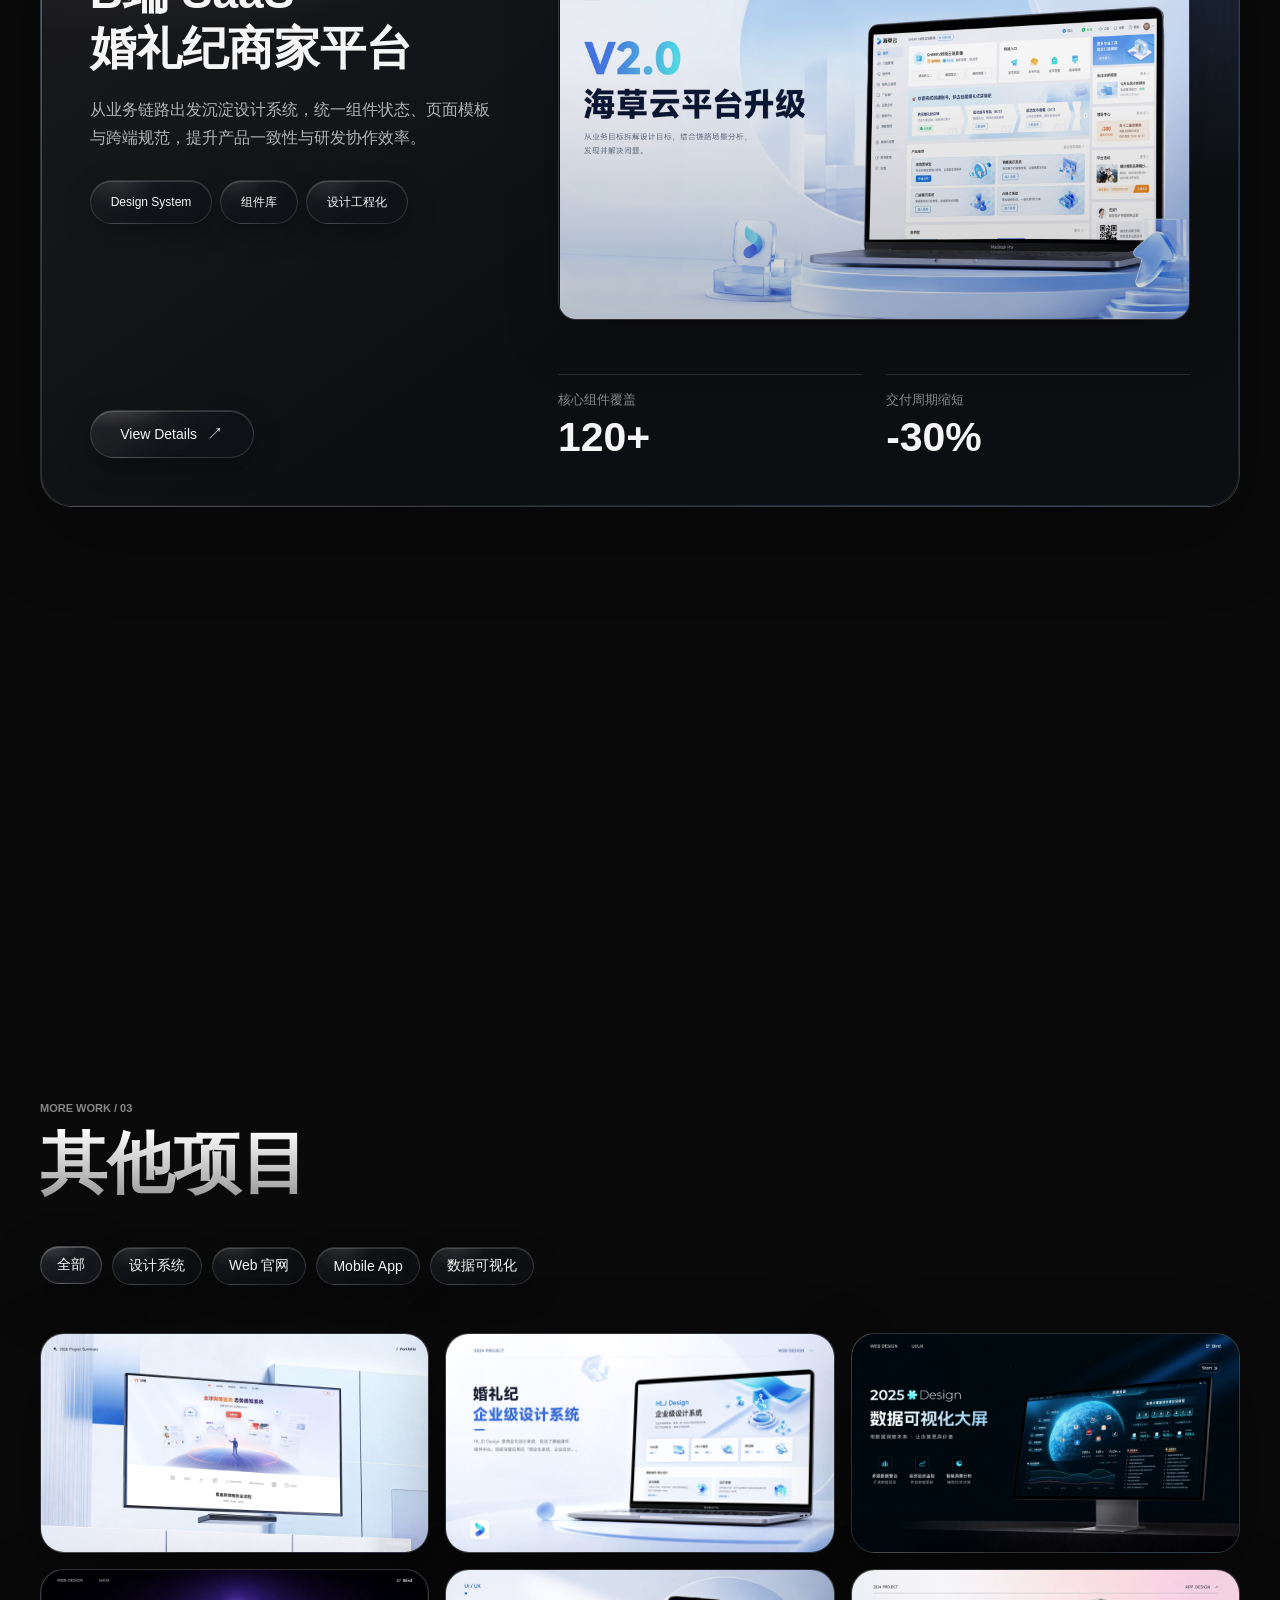
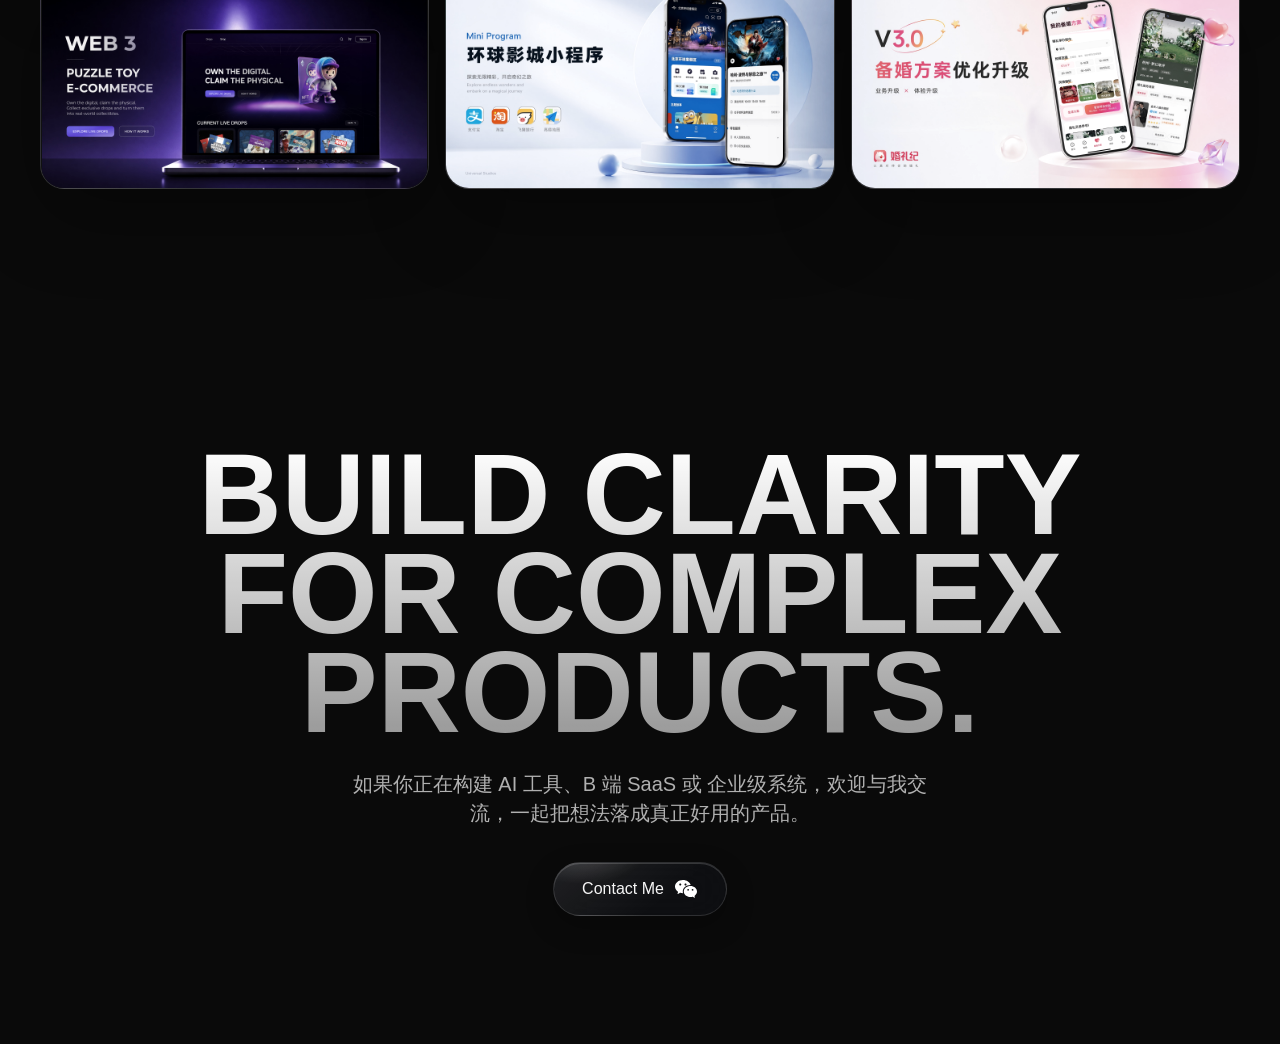
==== commit 49b1e987: "Add files via upload" ====
--- a/index.html
+++ b/index.html
@@ -866,7 +866,7 @@
 
     .marquee {
       background: transparent;
-      padding: var(--section-space) 0 var(--space-8);
+      padding: var(--section-space) 0 0;
       overflow: hidden;
     }
 
@@ -902,7 +902,7 @@
     .about {
       height: auto;
       max-height: none;
-      padding: var(--section-space) var(--gutter);
+      padding: var(--section-space) var(--gutter) 0;
       overflow: hidden;
       background: transparent;
       position: relative;
@@ -1624,7 +1624,7 @@
 
     .projects-header {
       width: min(1260px, 100%);
-      margin: 0 auto clamp(52px, 7vw, 88px);
+      margin: 0 auto 56px;
       display: block;
     }
 
@@ -1644,6 +1644,10 @@
       height: calc(100vh + 160px);
       min-height: 760px;
       margin-bottom: -72px;
+    }
+
+    .projects > .project-wrap:last-child {
+      margin-bottom: 0;
     }
 
     .project-card {
@@ -2327,7 +2331,11 @@
 
 
     .footer-cta {
-      padding: var(--section-space) var(--gutter) var(--space-8);
+      display: flex;
+      flex-direction: column;
+      align-items: center;
+      justify-content: center;
+      padding: var(--section-space) var(--gutter);
       text-align: center;
       background: transparent;
     }
@@ -3196,8 +3204,12 @@
 
     /* Mobile layout: make the about cards deliberate, readable, and compact. */
     @media (max-width: 700px) {
+      .marquee {
+        padding: 64px 0 0;
+      }
+
       .about {
-        padding: 64px 16px 72px;
+        padding: 64px 16px 0;
       }
 
       .about-header {
@@ -3294,7 +3306,11 @@
       }
 
       .projects {
-        padding-top: 64px;
+        padding: 64px 16px;
+      }
+
+      .other-projects {
+        padding: 0 16px 64px;
       }
 
       .projects-header {
@@ -3442,7 +3458,7 @@
     </nav>
 
     <div class="hero-center">
-      <p class="hero-kicker animate-fade-rise">UI/UX Designer</p>
+      <p class="hero-kicker animate-fade-rise">UI UX Designer</p>
       <p class="hero-subtitle animate-fade-rise-delay" aria-label="B端 SaaS，AI 产品，Design System">B端 SaaS<span class="hero-divider" aria-hidden="true">｜</span>AI 产品<span class="hero-divider" aria-hidden="true">｜</span>Design System</p>
       <p class="hero-subtext animate-fade-rise-delay">我们习惯仰望星空，却忘了脚下的选择，也能改变未来的轨迹。</p>
       <div class="hero-action-row animate-fade-rise-delay-2">
@@ -3459,7 +3475,6 @@
         <div class="tile"><img loading="lazy" decoding="async" src="assets/project-covers/optimized/ai-agent-analysis.jpg" alt="AI Agent 舆情分析流程项目封面" /></div>
         <div class="tile"><img loading="lazy" decoding="async" src="assets/project-covers/optimized/web3-ecommerce-laptop.jpg" alt="Web3 电商平台项目封面" /></div>
         <div class="tile"><img loading="lazy" decoding="async" src="assets/project-covers/optimized/universal-mini-program.jpg" alt="环球影城小程序项目封面" /></div>
-        <div class="tile"><img loading="lazy" decoding="async" src="assets/project-covers/optimized/smart-car-hmi-system.jpg" alt="斑马智行 HMI 智能座舱项目封面" /></div>
         <div class="tile"><img loading="lazy" decoding="async" src="assets/project-covers/optimized/public-opinion-platform.jpg" alt="舆情监测平台体验优化项目封面" /></div>
         <div class="tile"><img loading="lazy" decoding="async" src="assets/project-covers/optimized/haicao-cloud-platform.jpg" alt="海草云平台升级项目封面" /></div>
         <div class="tile"><img loading="lazy" decoding="async" src="assets/project-covers/optimized/global-public-opinion-system.jpg" alt="全球舆情监测态势感知系统项目封面" /></div>
@@ -3468,7 +3483,6 @@
         <div class="tile"><img loading="lazy" decoding="async" src="assets/project-covers/optimized/global-public-opinion-system.jpg" alt="全球舆情监测态势感知系统项目封面" /></div>
         <div class="tile"><img loading="lazy" decoding="async" src="assets/project-covers/optimized/haicao-cloud-platform.jpg" alt="海草云平台升级项目封面" /></div>
         <div class="tile"><img loading="lazy" decoding="async" src="assets/project-covers/optimized/public-opinion-platform.jpg" alt="舆情监测平台体验优化项目封面" /></div>
-        <div class="tile"><img loading="lazy" decoding="async" src="assets/project-covers/optimized/smart-car-hmi-system.jpg" alt="斑马智行 HMI 智能座舱项目封面" /></div>
         <div class="tile"><img loading="lazy" decoding="async" src="assets/project-covers/optimized/universal-mini-program.jpg" alt="环球影城小程序项目封面" /></div>
         <div class="tile"><img loading="lazy" decoding="async" src="assets/project-covers/optimized/web3-ecommerce-laptop.jpg" alt="Web3 电商平台项目封面" /></div>
         <div class="tile"><img loading="lazy" decoding="async" src="assets/project-covers/optimized/ai-agent-analysis.jpg" alt="AI Agent 舆情分析流程项目封面" /></div>
@@ -3696,7 +3710,6 @@
           <button type="button" data-filter="web">Web 官网</button>
           <button type="button" data-filter="mobile">Mobile App</button>
           <button type="button" data-filter="data">数据可视化</button>
-          <button type="button" data-filter="hmi">HMI</button>
         </div>
 
         <div class="other-grid">
@@ -3736,11 +3749,6 @@
             </div>
           </button>
 
-          <button class="other-card case-trigger fade-in" type="button" data-category="hmi" data-case="hmi-system" style="--other-accent:rgba(255,194,82,.13); --delay:220ms">
-            <div class="other-card-media">
-              <img loading="lazy" decoding="async" src="assets/project-covers/optimized/smart-car-hmi-system.jpg" alt="斑马智行 HMI 智能座舱项目封面" />
-            </div>
-          </button>
         </div>
       </div>
     </section>
@@ -3768,11 +3776,6 @@
       </div>
     </section>
   </main>
-
-  <footer>
-    <span>Pengfei UX Portfolio</span>
-    <span>AI Product / SaaS / Design System / Data Visualization</span>
-  </footer>
 
   <div class="orbit-assistant" id="orbitAssistant">
     <button class="orbit-backdrop" id="orbitBackdrop" type="button" aria-label="关闭 ORBIT-01"></button>
@@ -4181,32 +4184,6 @@
           { src: "assets/case-studies/wedding-app/06.jpg", alt: "备婚方案 App 项目详情图 07" },
           { src: "assets/case-studies/wedding-app/07.jpg", alt: "备婚方案 App 项目详情图 08" }
         ]
-      },
-      "hmi-system": {
-        index: "09",
-        category: "HMI / Complex Experience",
-        title: "斑马智行 HMI 智能座舱",
-        summary: "面向车机场景，探索高频驾驶任务、信息密度和多模态交互之间的体验平衡。",
-        tags: ["HMI", "复杂业务", "交互设计"],
-        cover: "assets/project-covers/optimized/smart-car-hmi-system.jpg",
-        coverAlt: "斑马智行 HMI 智能座舱项目封面",
-        accent: "rgba(255,194,82,.13)",
-        gallery: [
-          { src: "assets/project-covers/optimized/smart-car-hmi-system.jpg", alt: "斑马智行 HMI 智能座舱项目详情封面" },
-          { src: "assets/case-studies/hmi-system/20.jpg", alt: "斑马智行 HMI 智能座舱项目详情图 20" },
-          { src: "assets/case-studies/hmi-system/21.jpg", alt: "斑马智行 HMI 智能座舱项目详情图 21" },
-          { src: "assets/case-studies/hmi-system/22.jpg", alt: "斑马智行 HMI 智能座舱项目详情图 22" },
-          { src: "assets/case-studies/hmi-system/23.jpg", alt: "斑马智行 HMI 智能座舱项目详情图 23" },
-          { src: "assets/case-studies/hmi-system/24.jpg", alt: "斑马智行 HMI 智能座舱项目详情图 24" },
-          { src: "assets/case-studies/hmi-system/25.jpg", alt: "斑马智行 HMI 智能座舱项目详情图 25" },
-          { src: "assets/case-studies/hmi-system/26.jpg", alt: "斑马智行 HMI 智能座舱项目详情图 26" },
-          { src: "assets/case-studies/hmi-system/27.jpg", alt: "斑马智行 HMI 智能座舱项目详情图 27" },
-          { src: "assets/case-studies/hmi-system/28.jpg", alt: "斑马智行 HMI 智能座舱项目详情图 28" },
-          { src: "assets/case-studies/hmi-system/29.jpg", alt: "斑马智行 HMI 智能座舱项目详情图 29" },
-          { src: "assets/case-studies/hmi-system/30.jpg", alt: "斑马智行 HMI 智能座舱项目详情图 30" },
-          { src: "assets/case-studies/hmi-system/31.jpg", alt: "斑马智行 HMI 智能座舱项目详情图 31" },
-          { src: "assets/case-studies/hmi-system/32.jpg", alt: "斑马智行 HMI 智能座舱项目详情图 32" }
-        ]
       }
 
     };
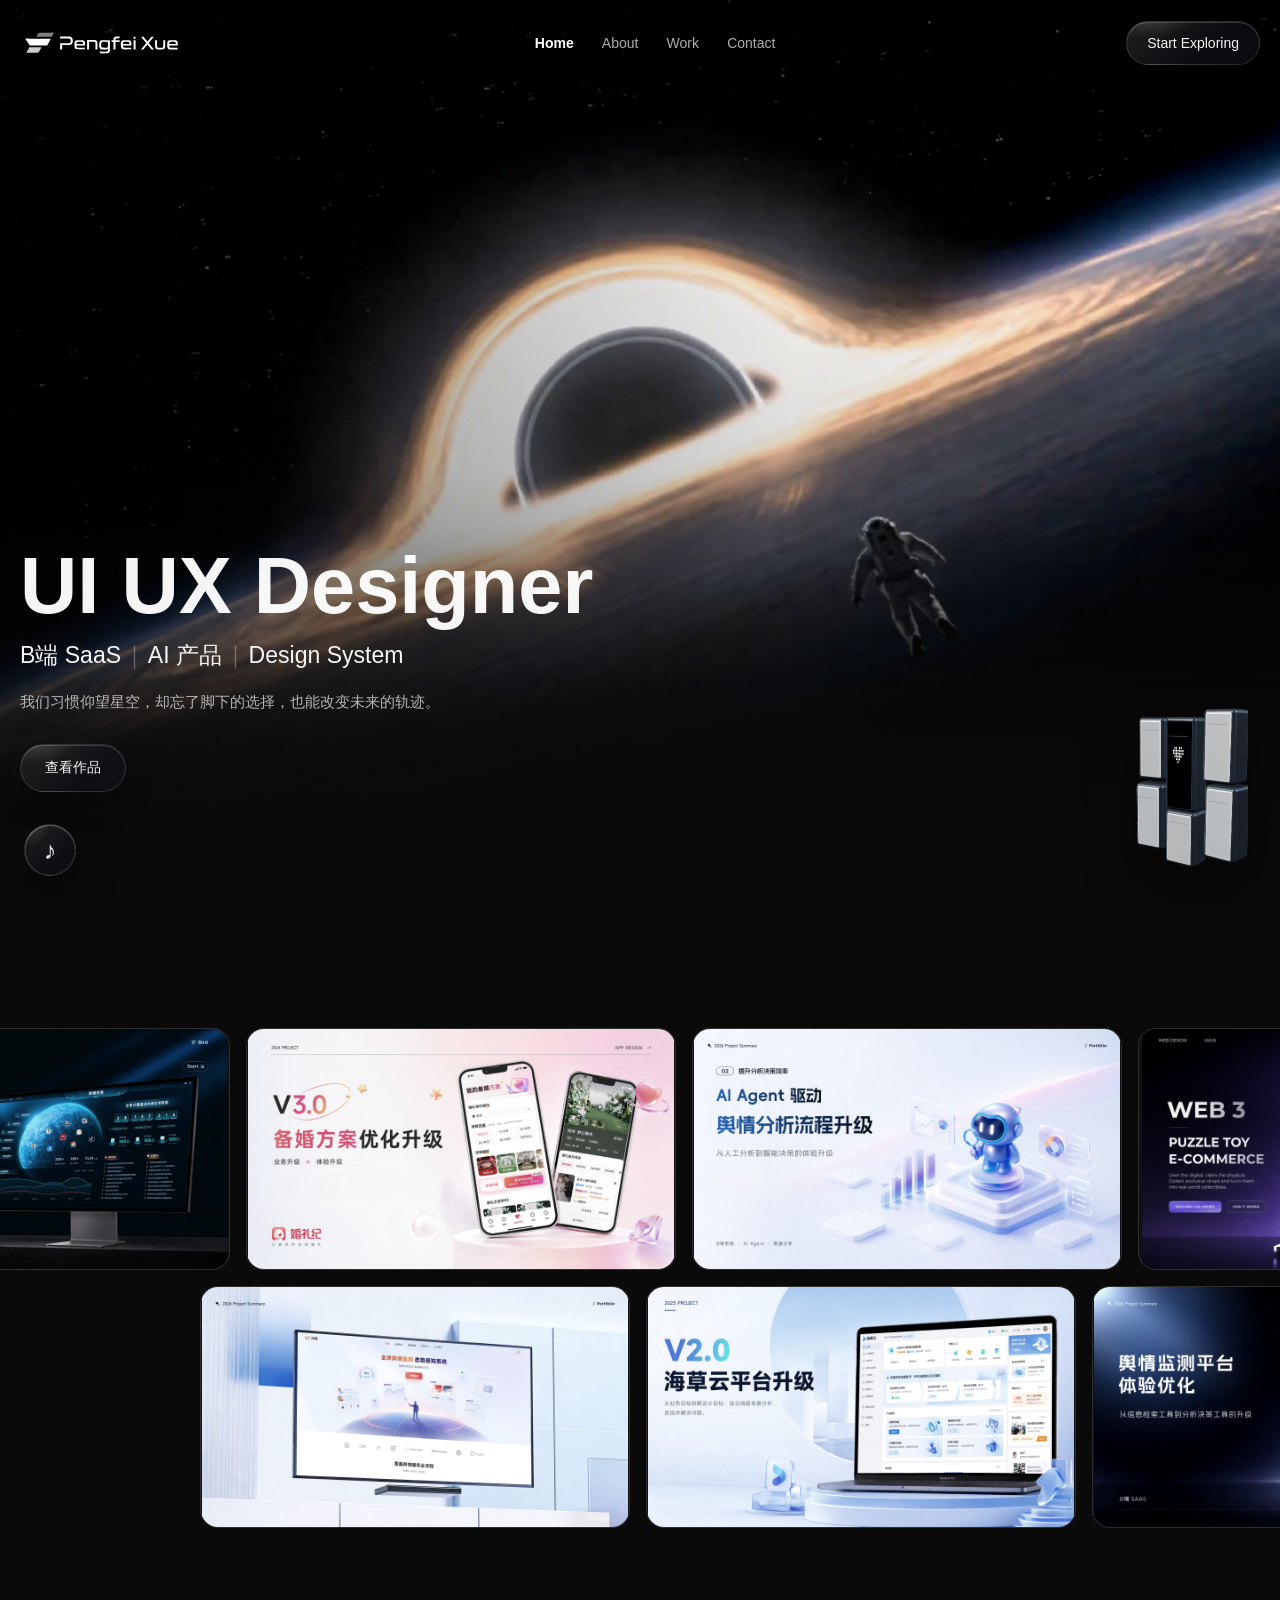
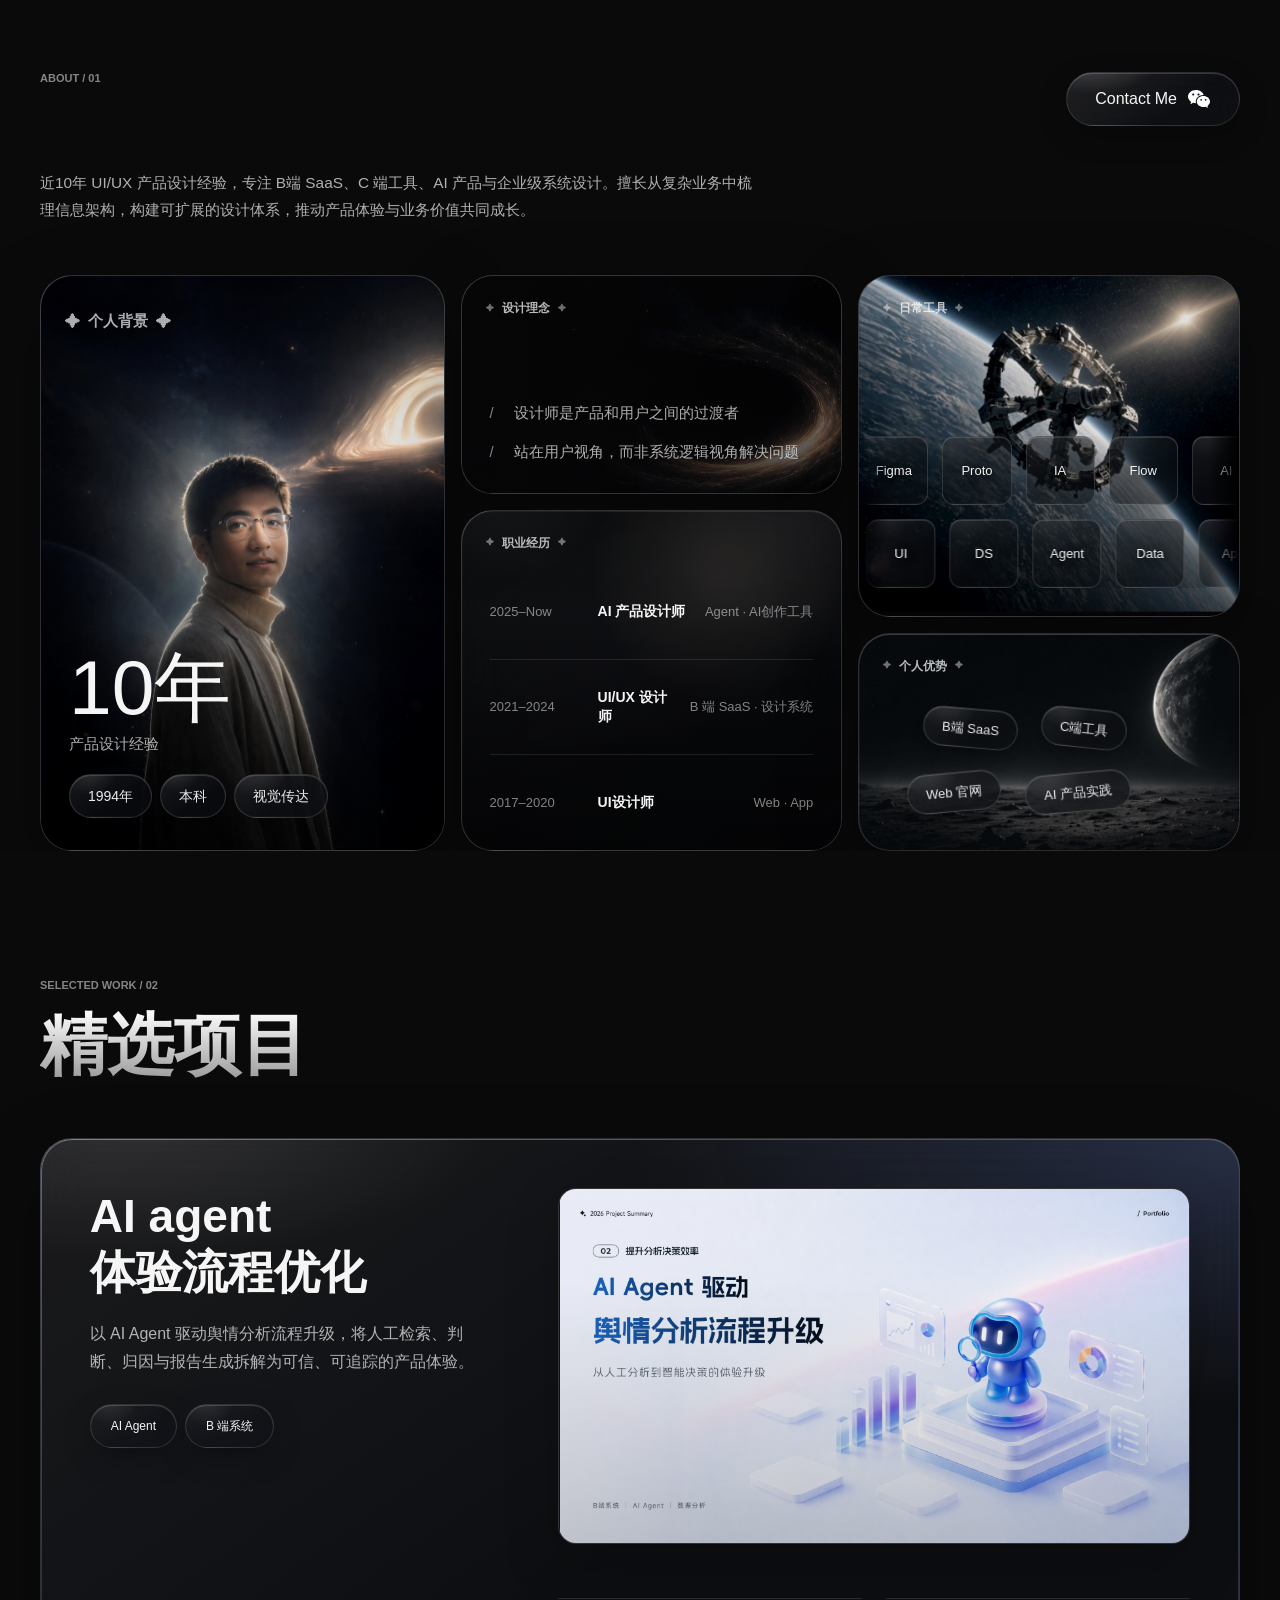
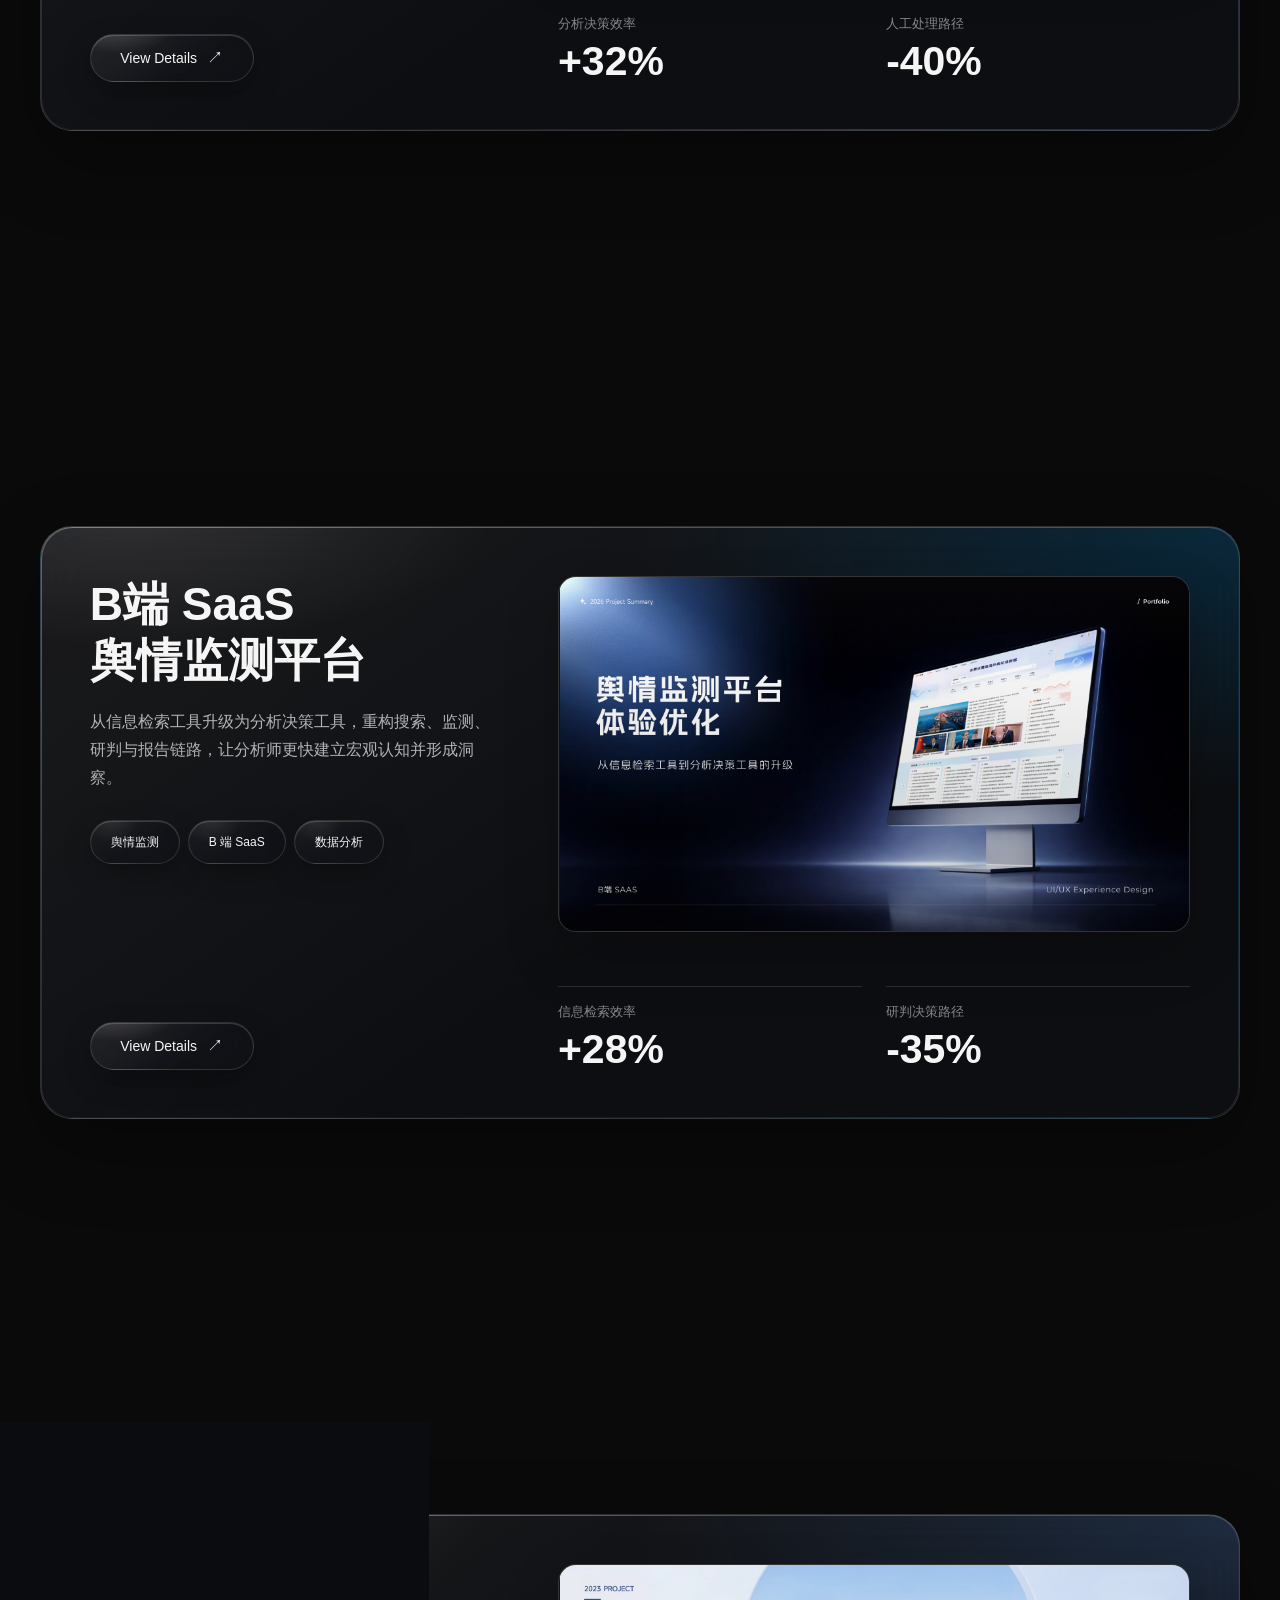
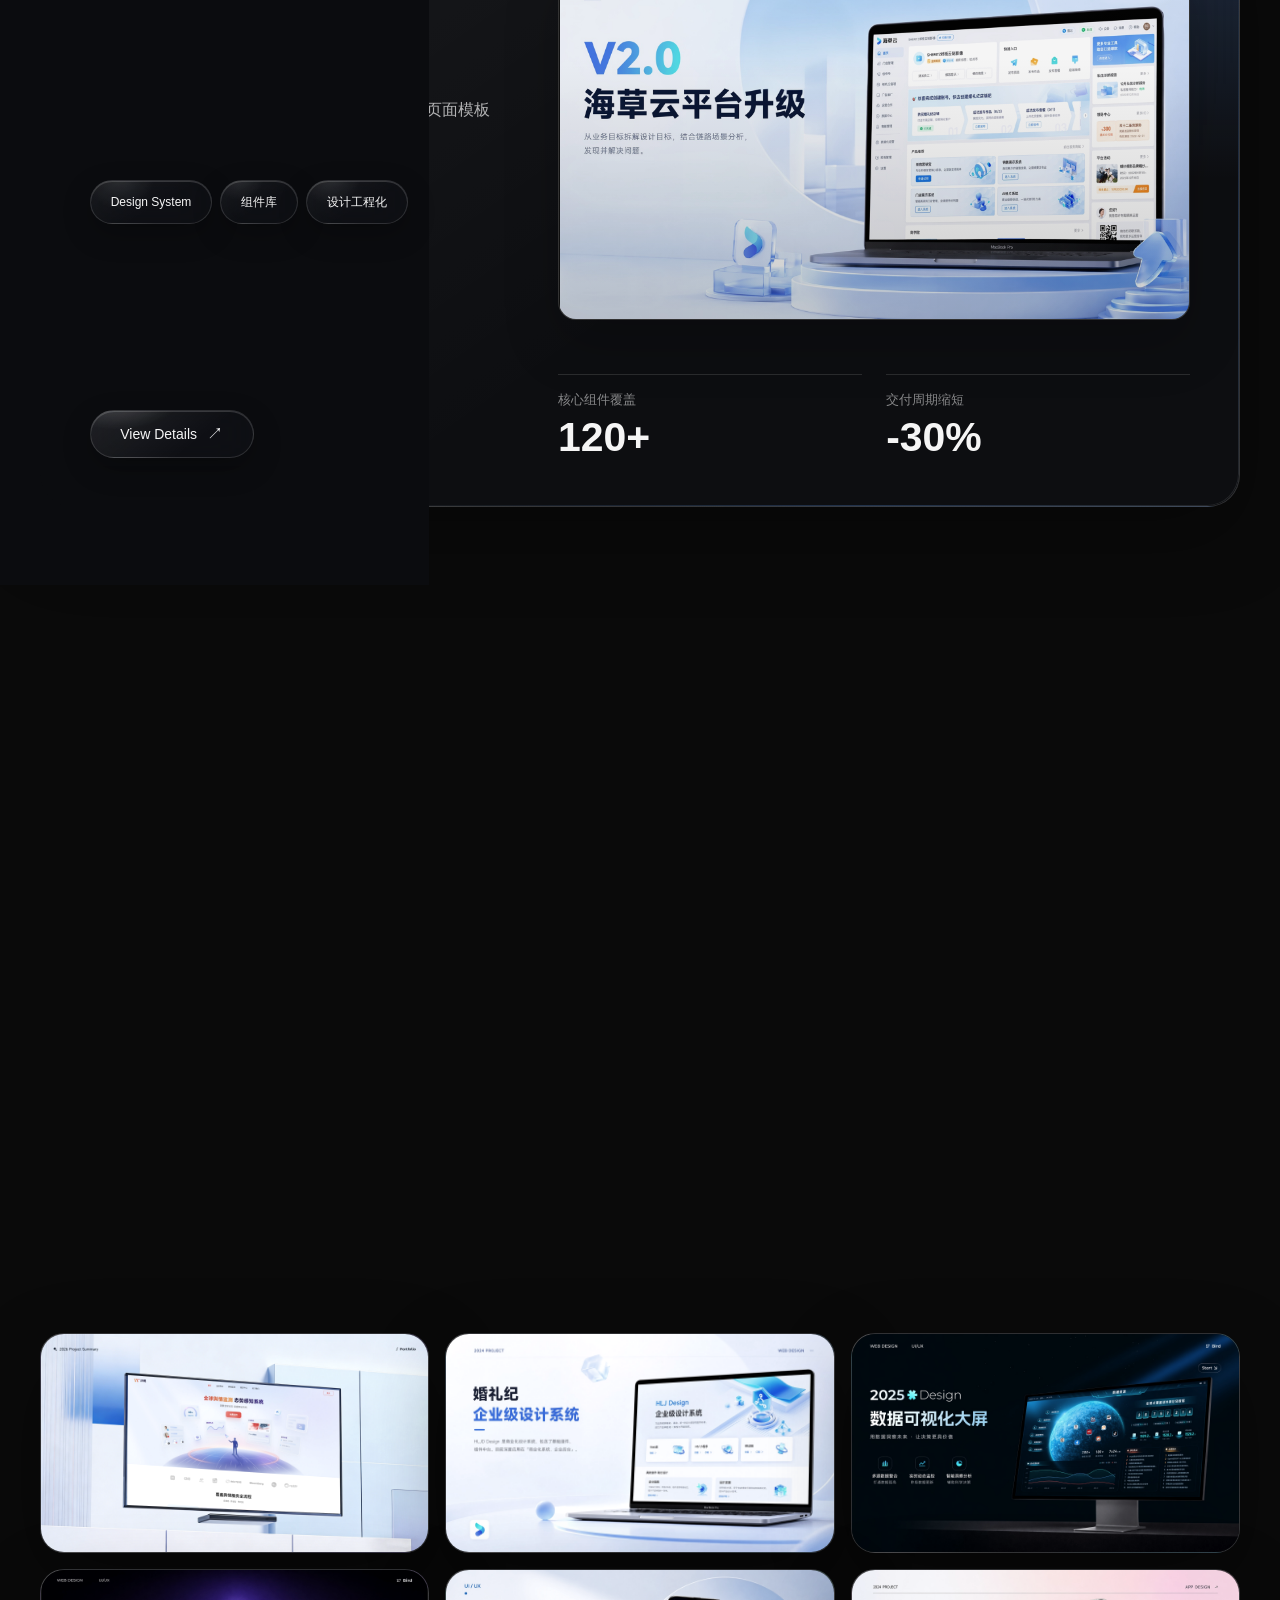
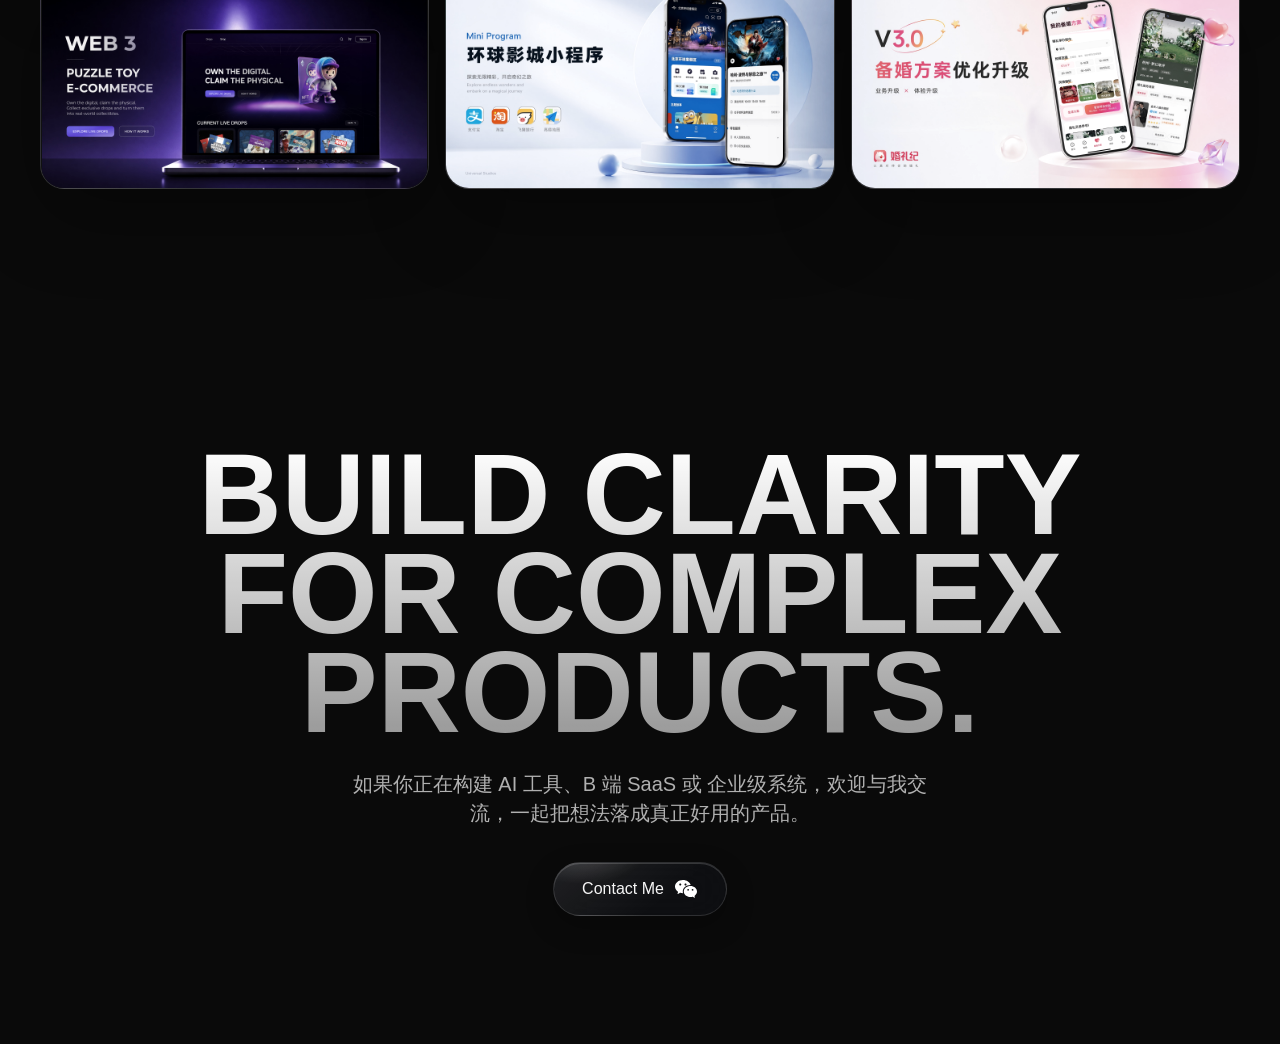
==== commit 11f84f54: "Add files via upload" ====
--- a/index.html
+++ b/index.html
@@ -3862,8 +3862,9 @@
     let videoLoopResetting = false;
     const videoFadeLeadTime = 1.5;
 
-    // Keep the first paint lightweight: the still poster is shown immediately,
-    // then the 10 MB cinematic video is fetched only when the page is idle.
+    // Keep the first paint lightweight: the sharp still poster is shown immediately.
+    // The 10 MB cinematic video waits until the rest of the page has had time to load,
+    // so it does not compete with visible images on slower cross-border connections.
     function startHeroVideoWhenReady() {
       const sourceUrl = heroVideo.dataset.src;
       const network = navigator.connection || navigator.mozConnection || navigator.webkitConnection;
@@ -3886,9 +3887,9 @@
 
     window.addEventListener("load", () => {
       const deferVideo = window.requestIdleCallback
-        ? (callback) => window.requestIdleCallback(callback, { timeout: 2600 })
-        : (callback) => window.setTimeout(callback, 1200);
-      deferVideo(startHeroVideoWhenReady);
+        ? (callback) => window.requestIdleCallback(callback, { timeout: 5500 })
+        : (callback) => window.setTimeout(callback, 4200);
+      window.setTimeout(() => deferVideo(startHeroVideoWhenReady), 1800);
     }, { once: true });
 
     heroVideo.addEventListener("timeupdate", () => {
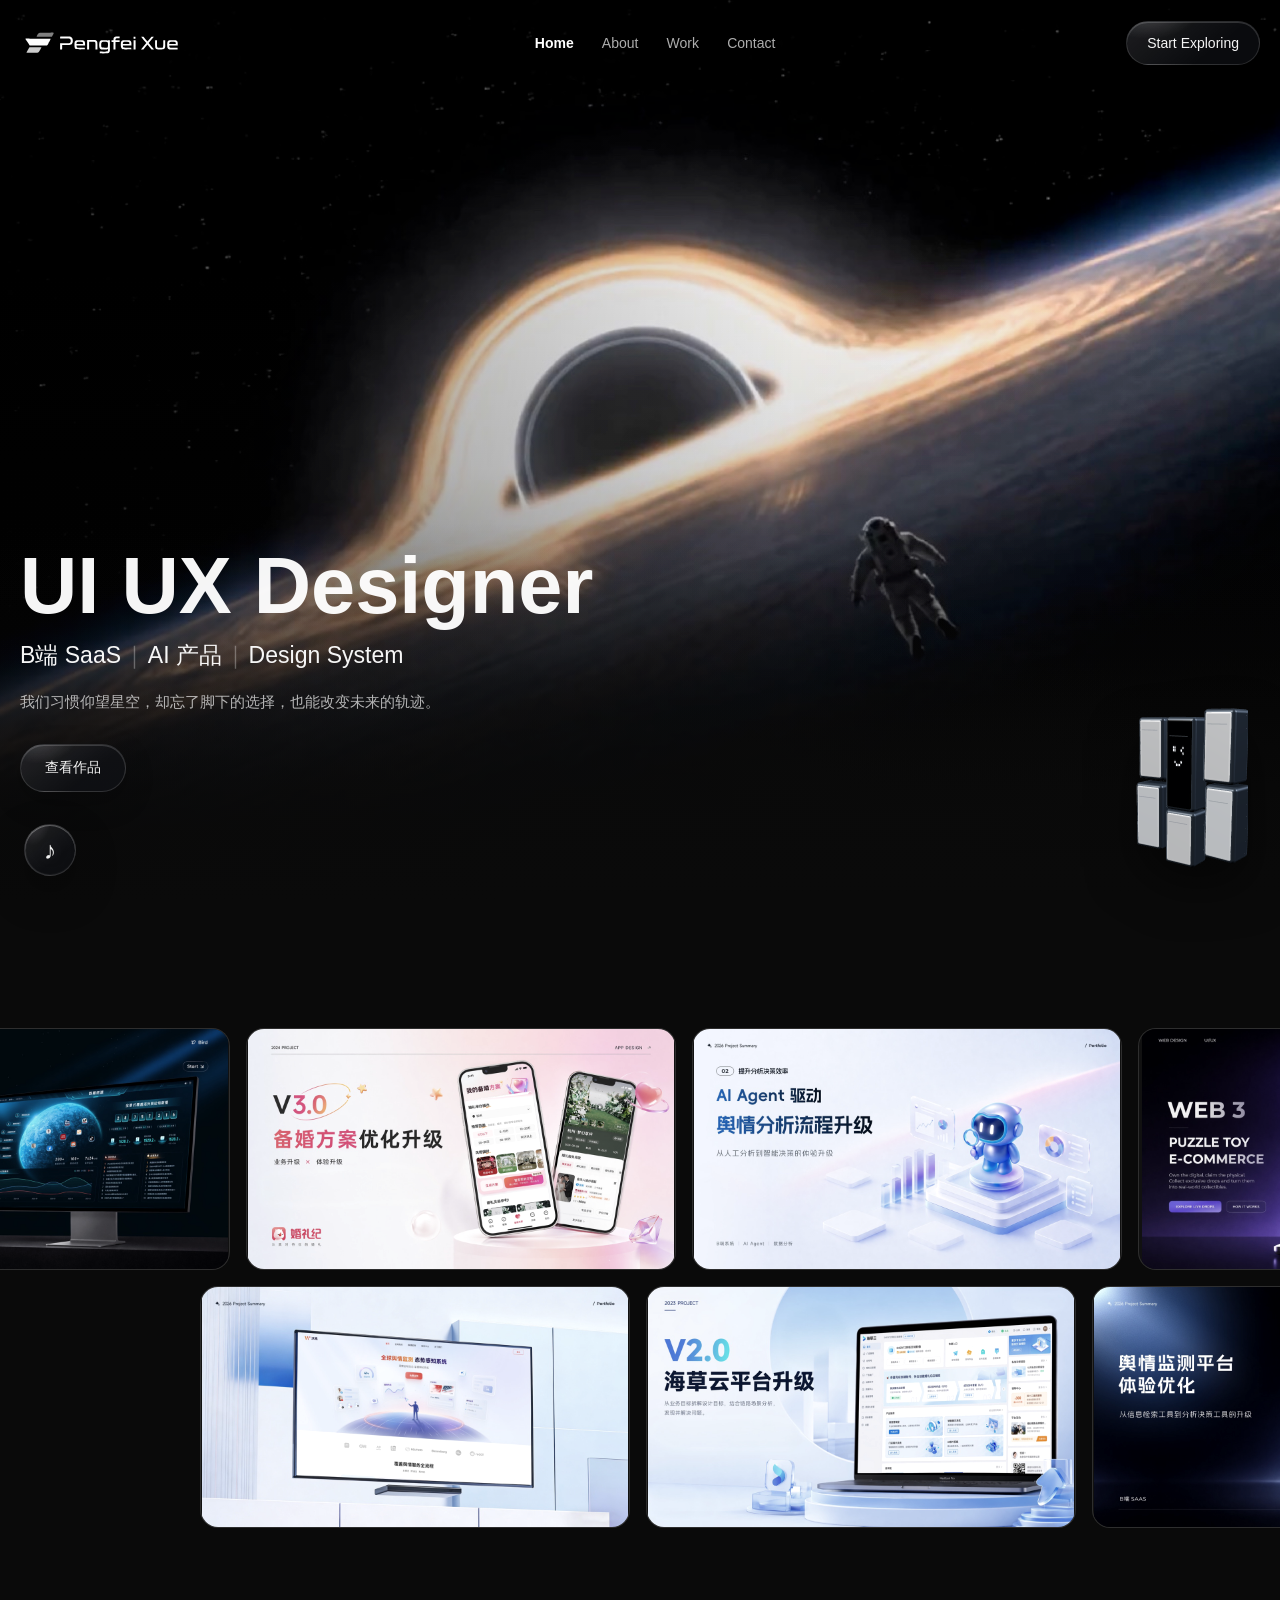
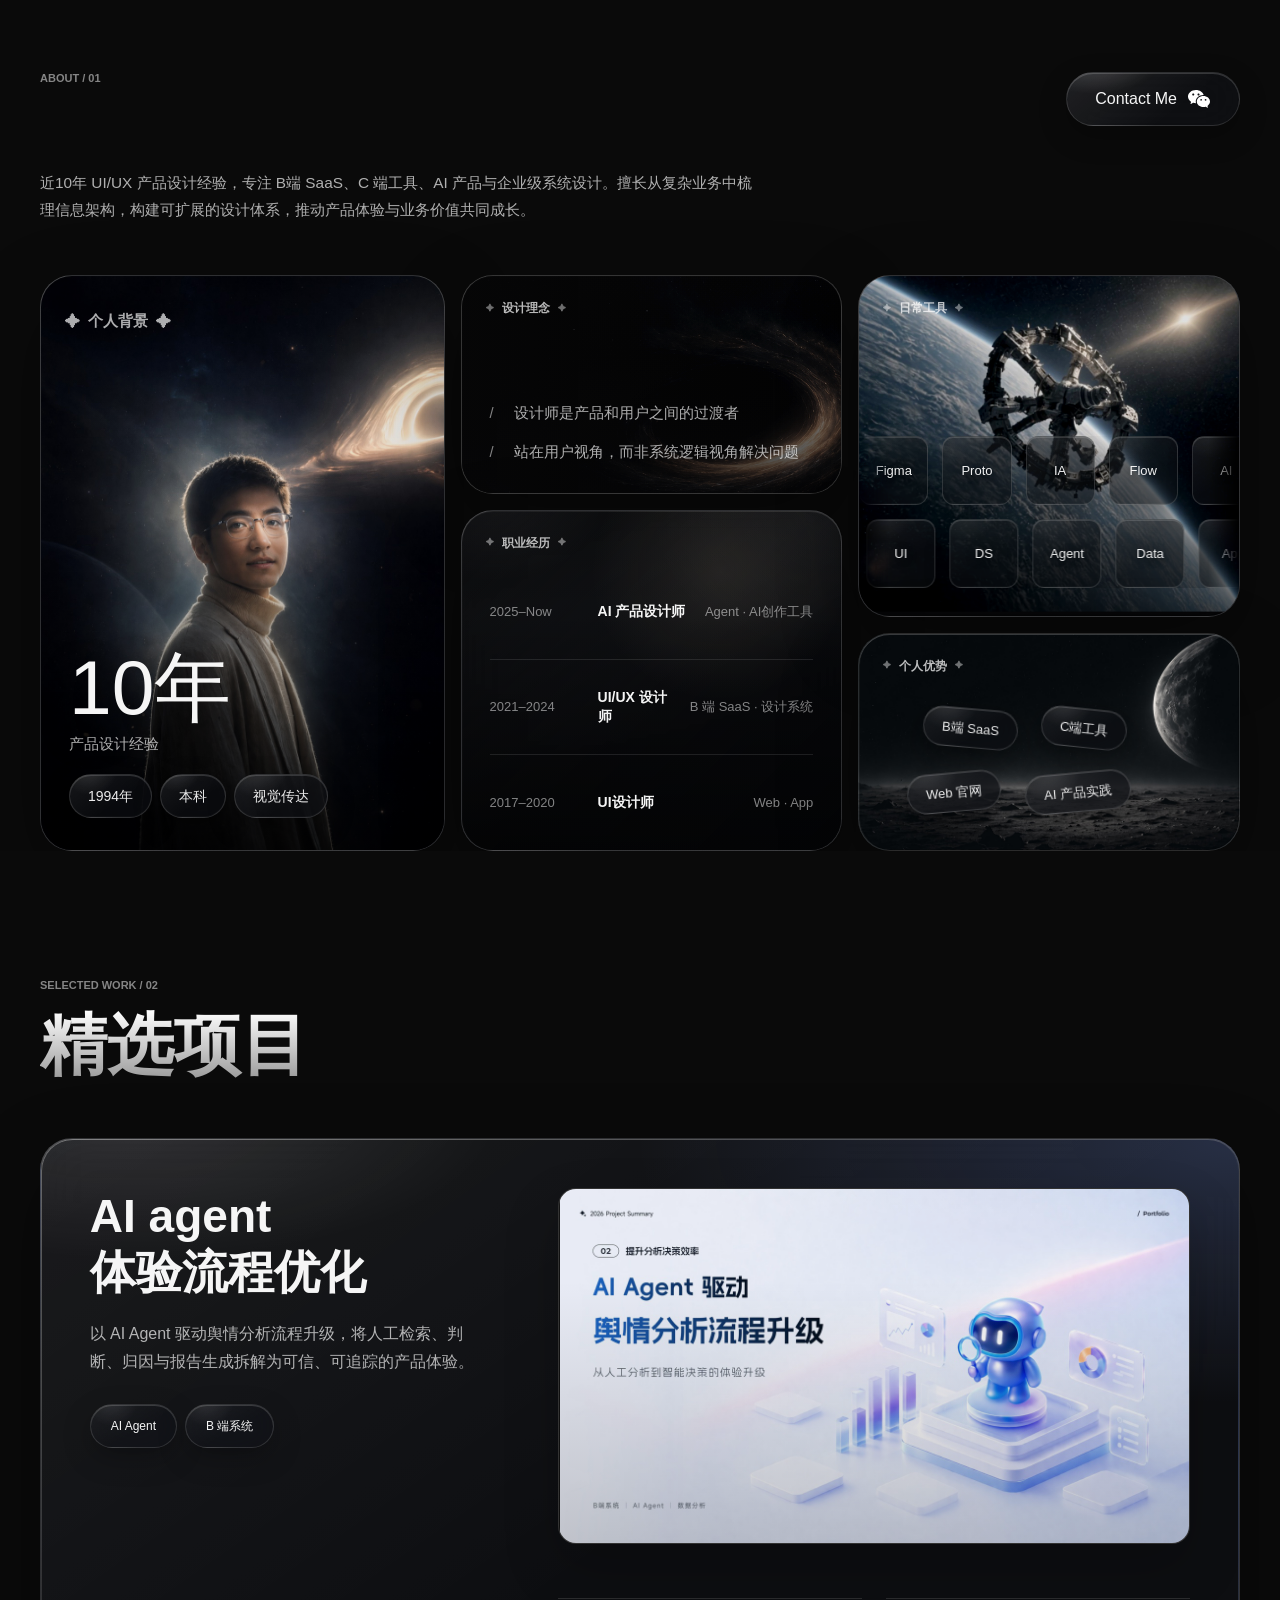
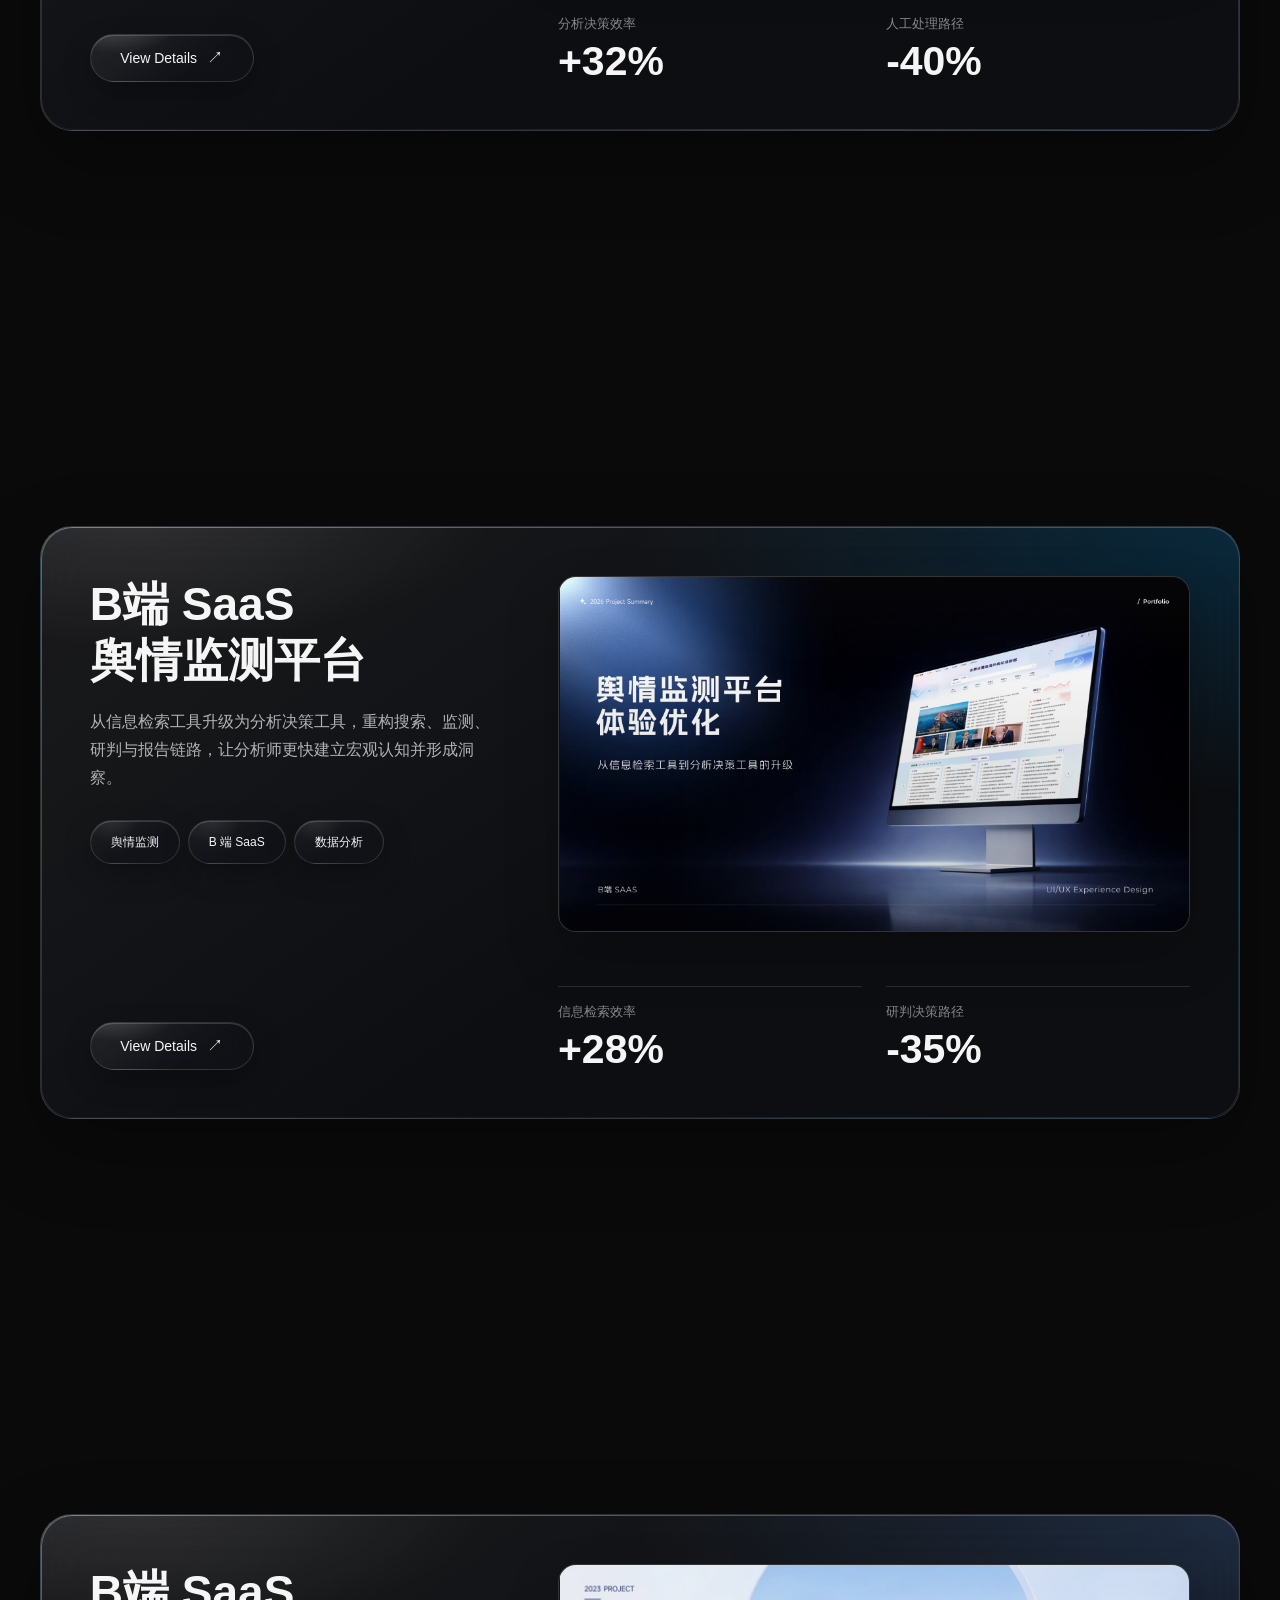
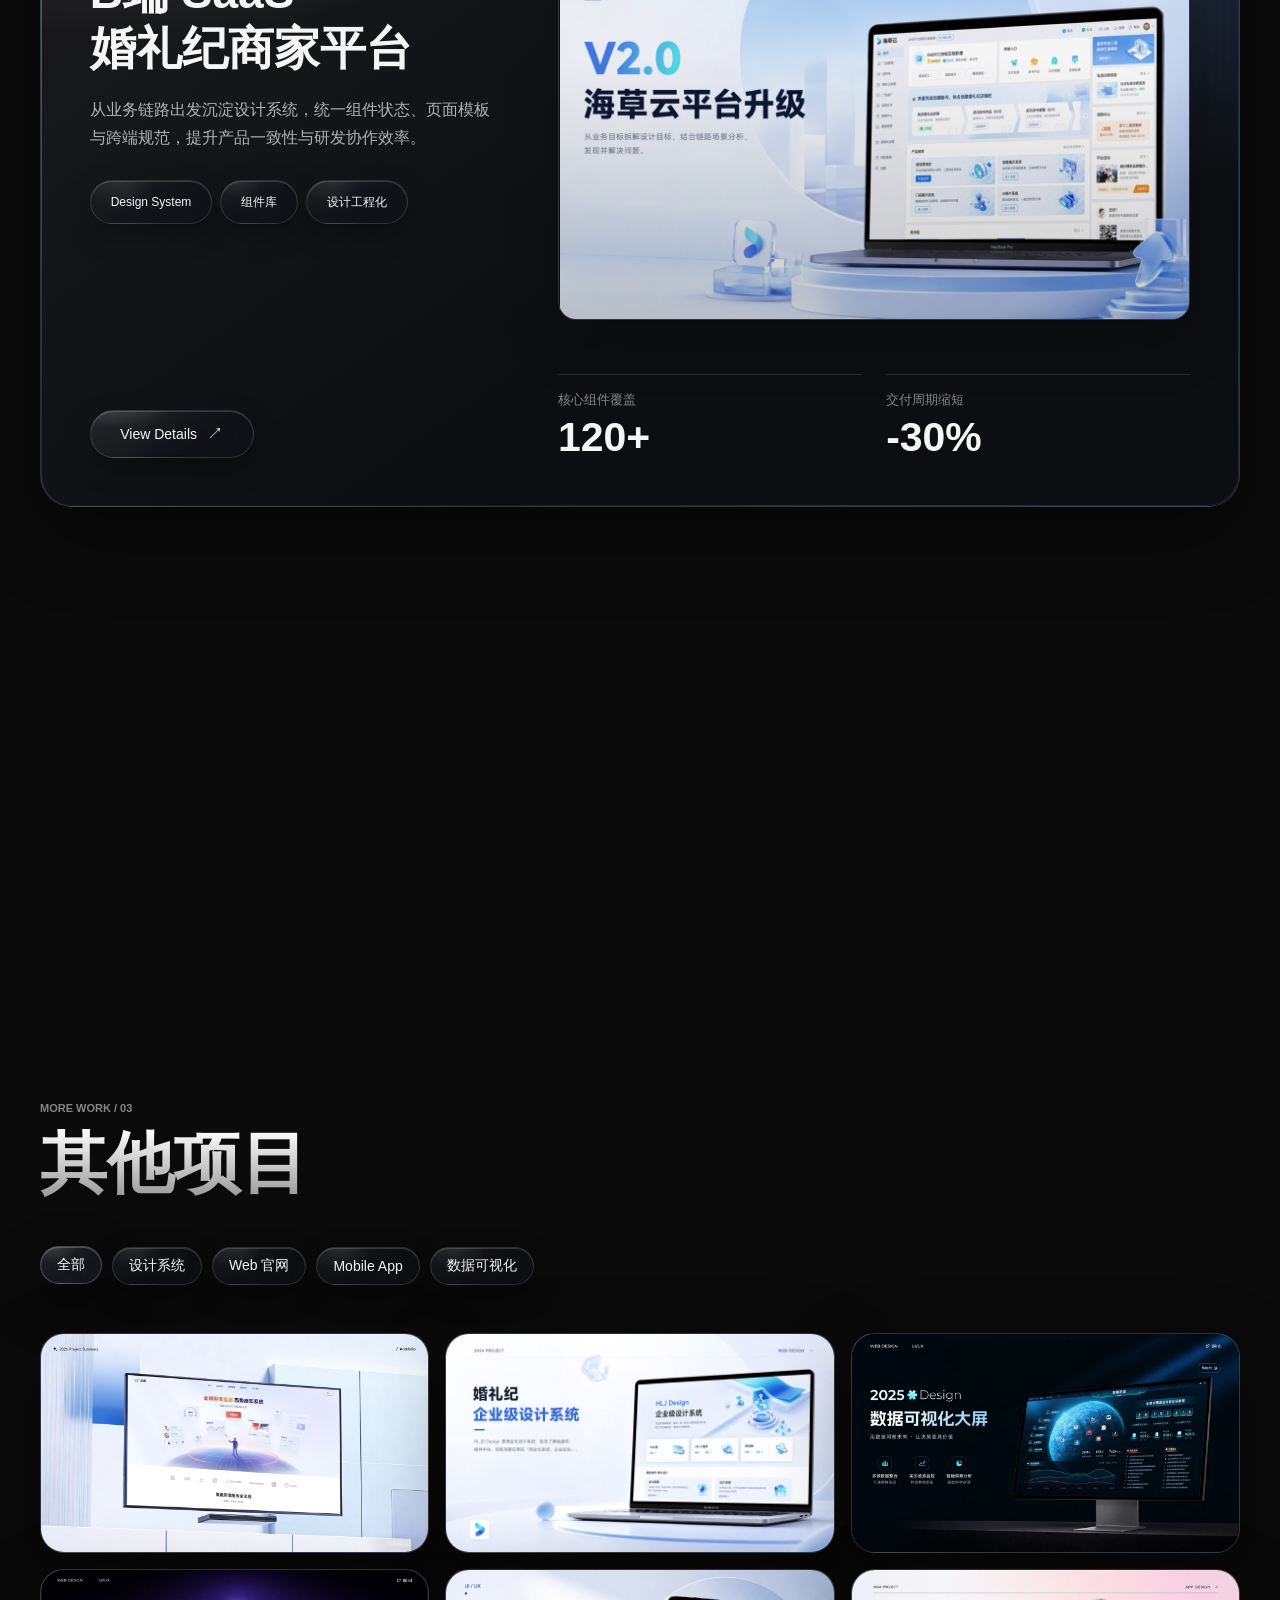
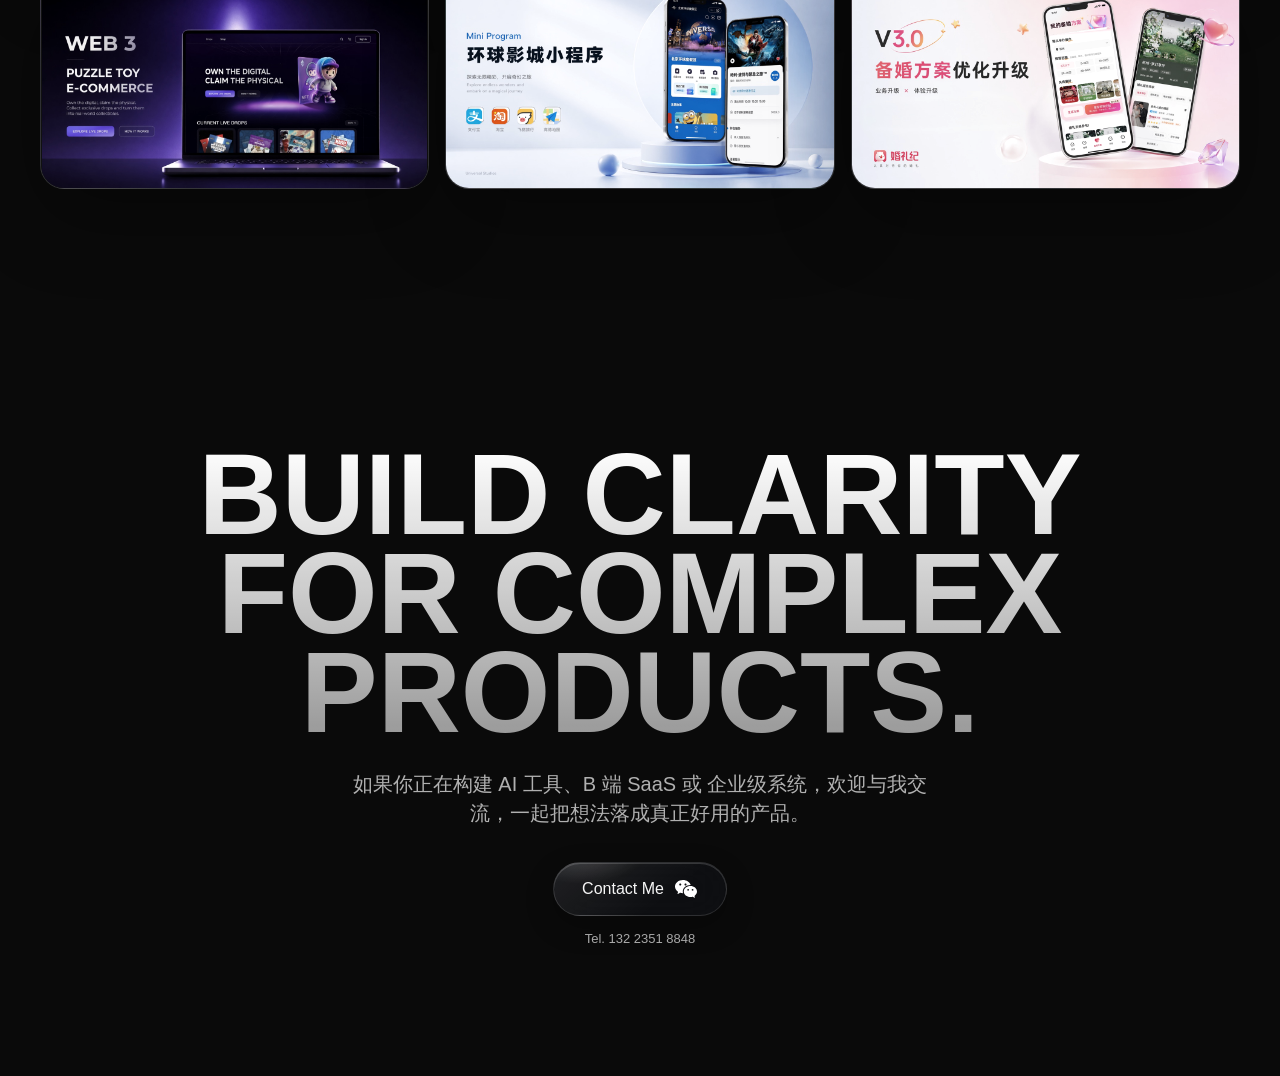
==== commit e23f590d: "Add files via upload" ====
--- a/index.html
+++ b/index.html
@@ -2358,6 +2358,21 @@
       line-height: 1.45;
     }
 
+    .footer-contact-phone {
+      margin-top: 14px;
+      color: var(--ink-dim);
+      font-size: 13px;
+      font-variant-numeric: tabular-nums;
+      letter-spacing: .04em;
+      line-height: 1.35;
+      text-decoration: none;
+      transition: color .2s ease;
+    }
+
+    .footer-contact-phone:hover {
+      color: var(--ink);
+    }
+
     footer {
       display: flex;
       justify-content: space-between;
@@ -3774,6 +3789,7 @@
           <img class="wechat-qr-image" src="assets/contact/wechat-qr.png" alt="豆浆油条的微信二维码" />
         </div>
       </div>
+      <a class="footer-contact-phone" href="tel:13223518848" aria-label="联系电话 13223518848">Tel. 132 2351 8848</a>
     </section>
   </main>
 
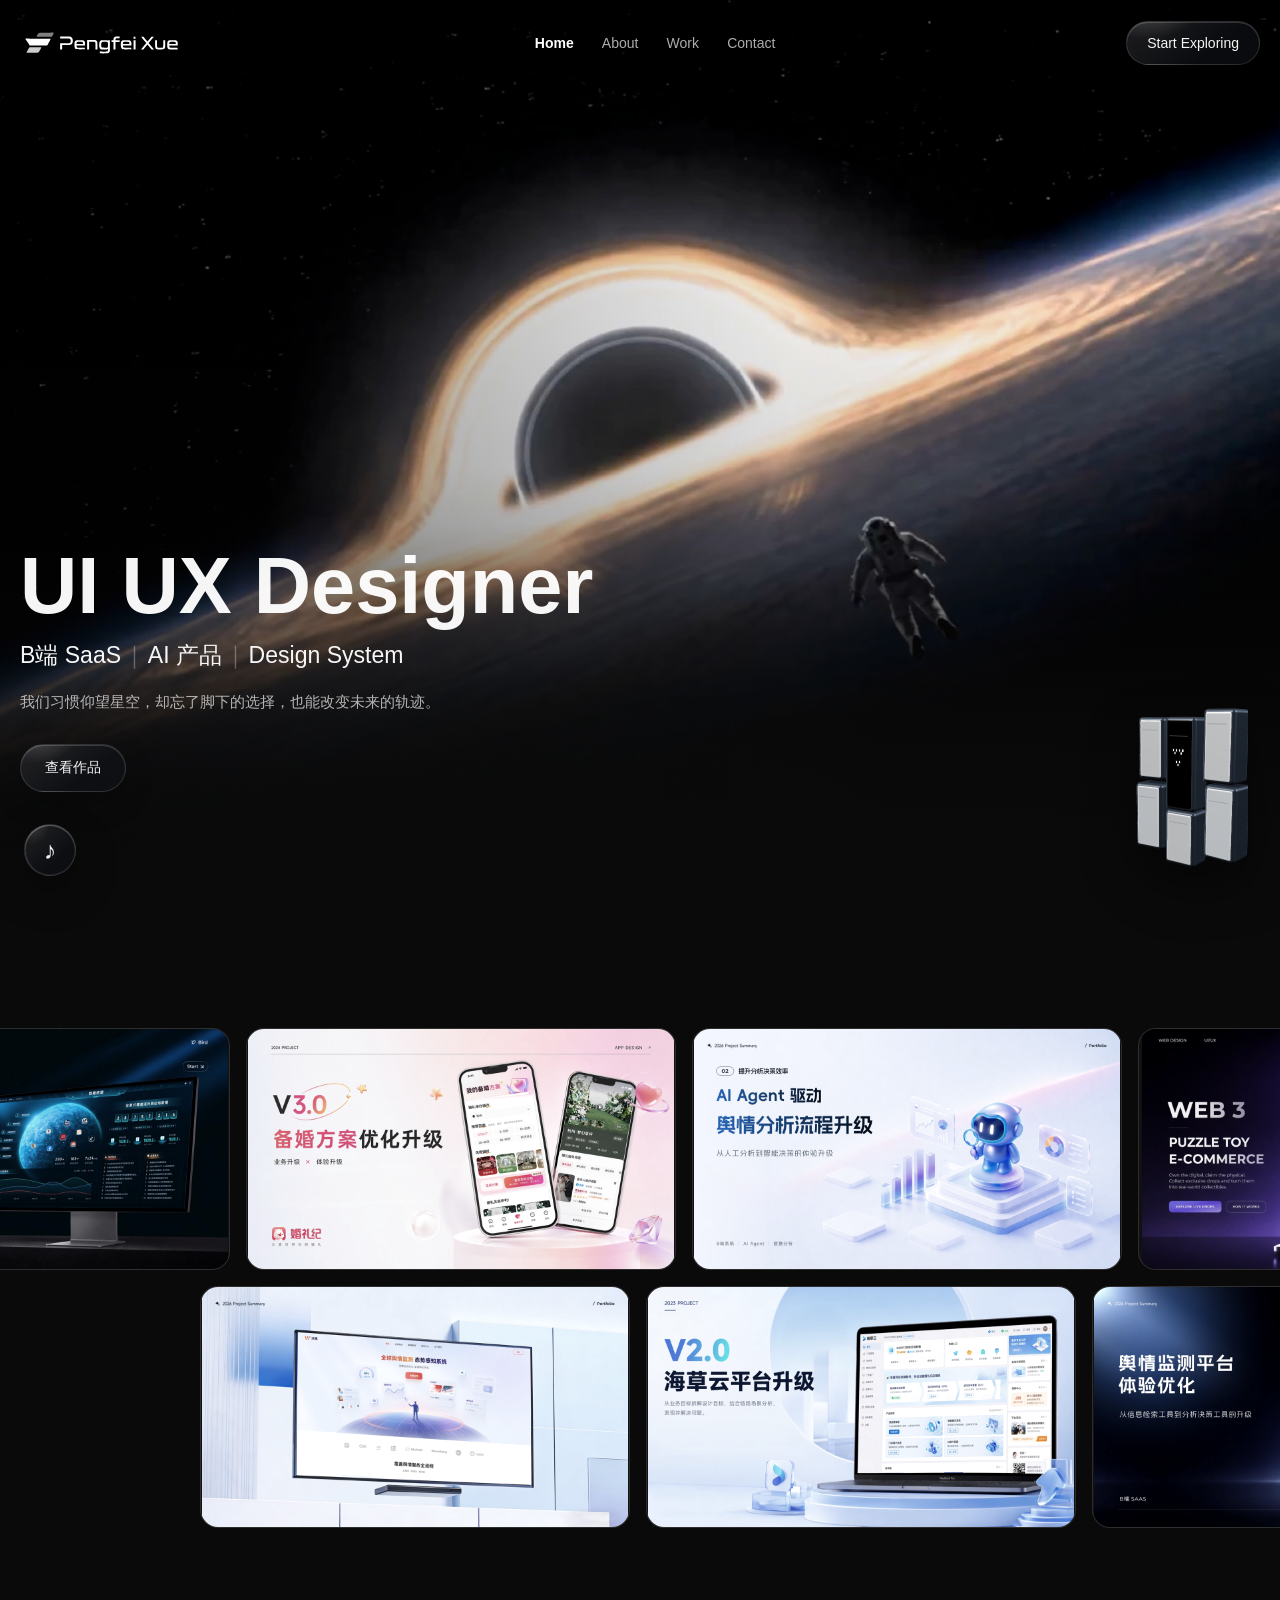
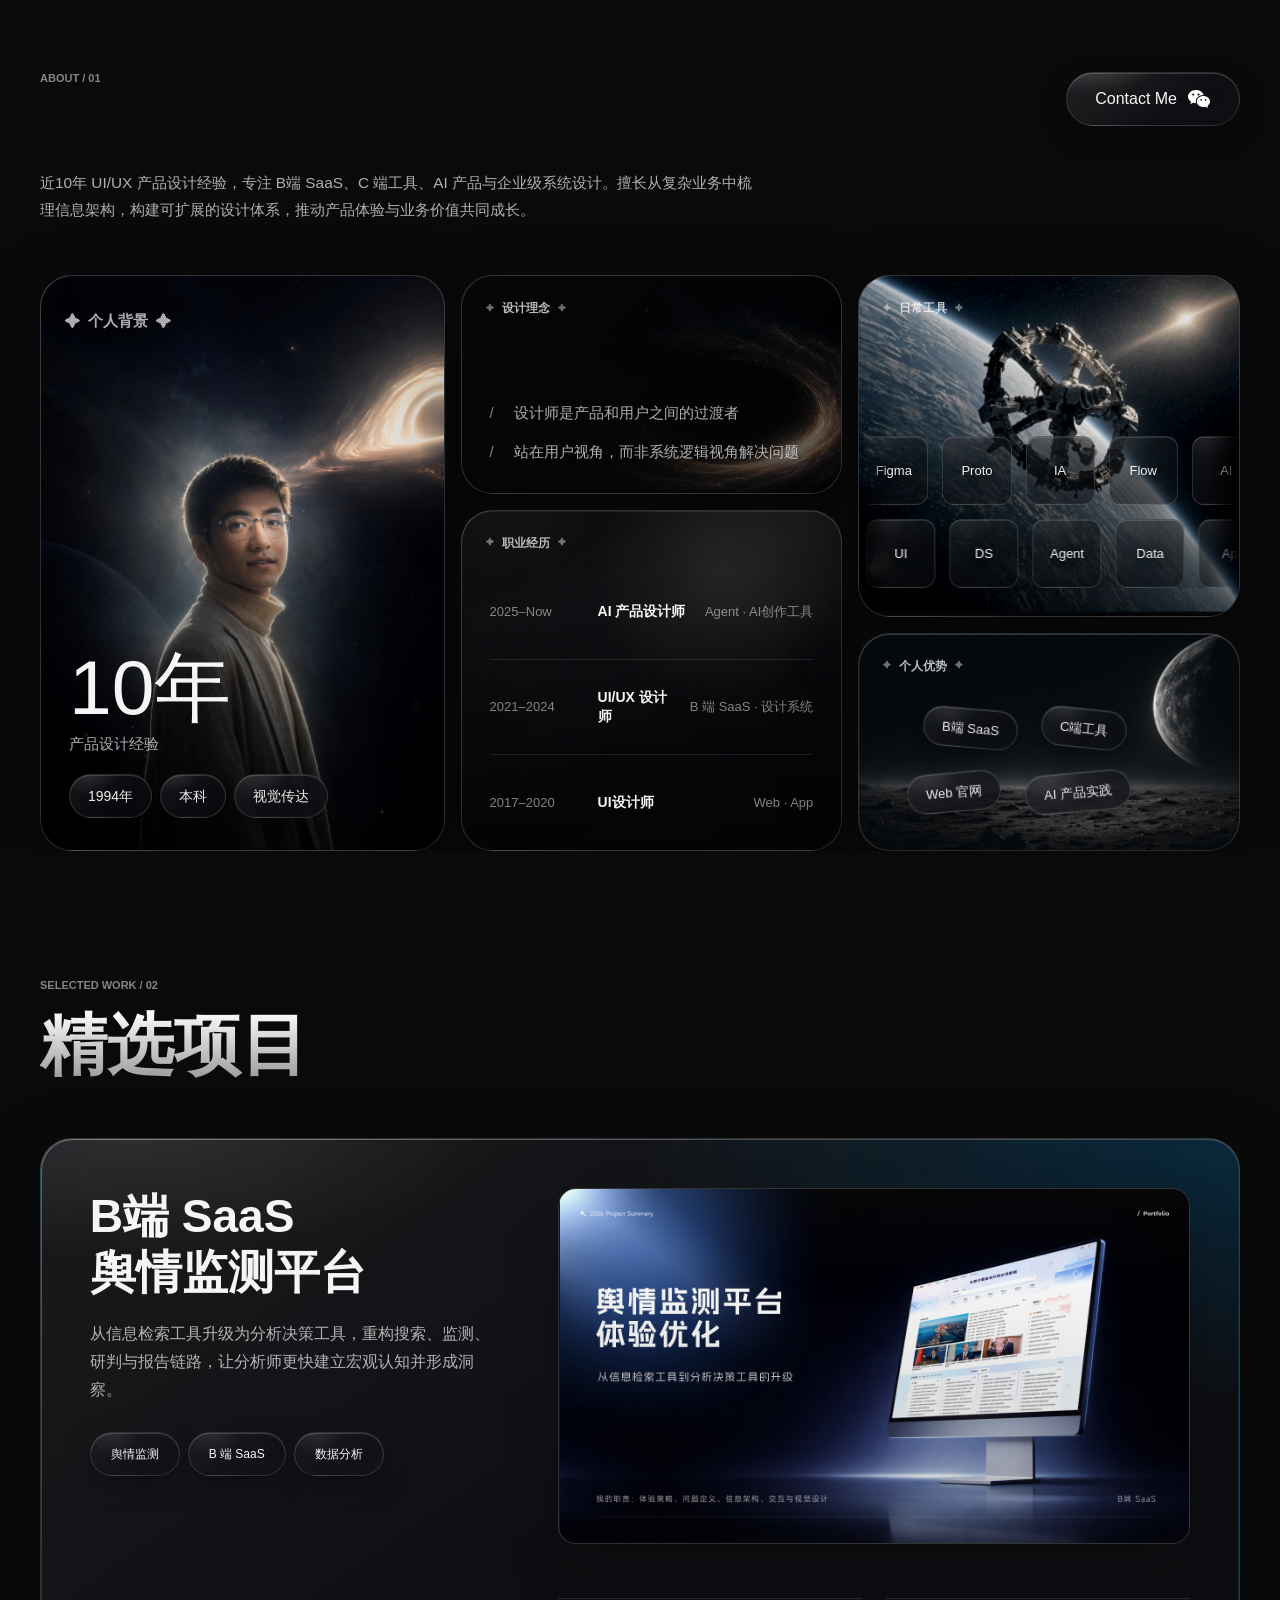
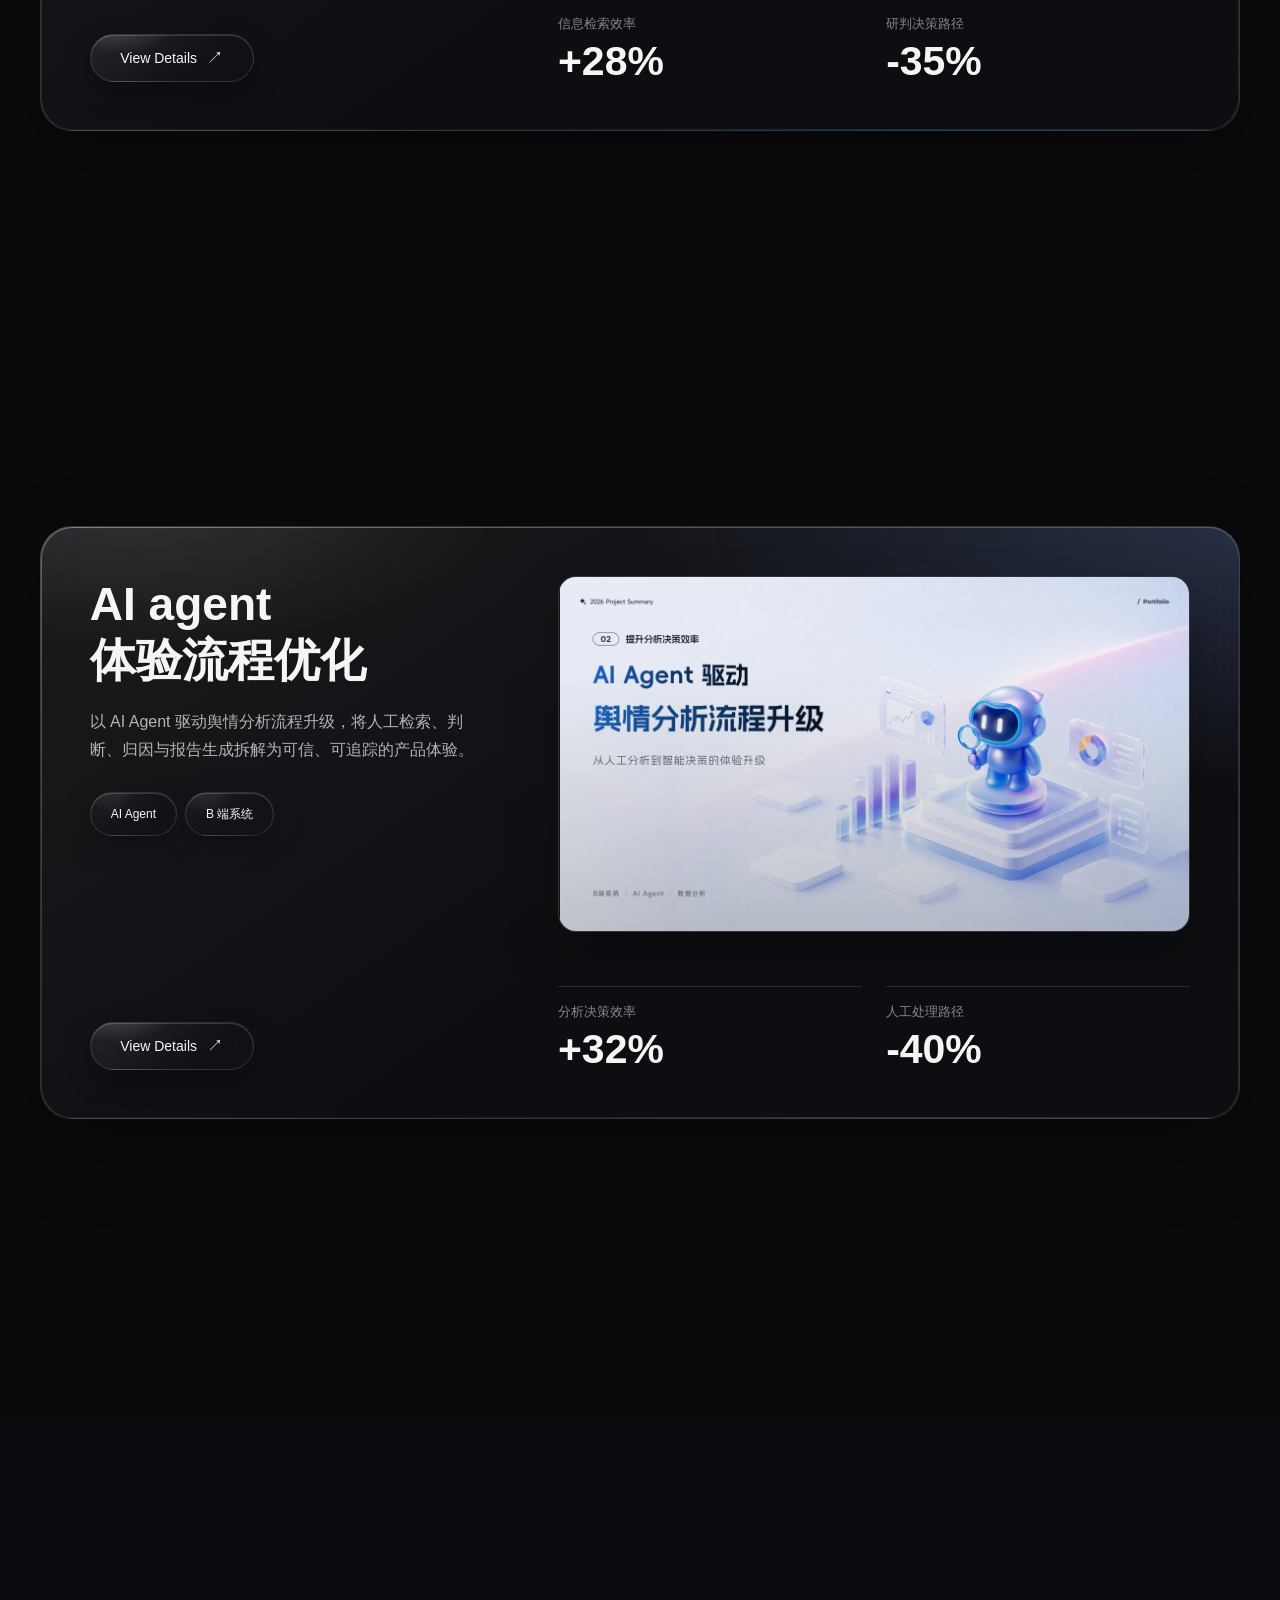
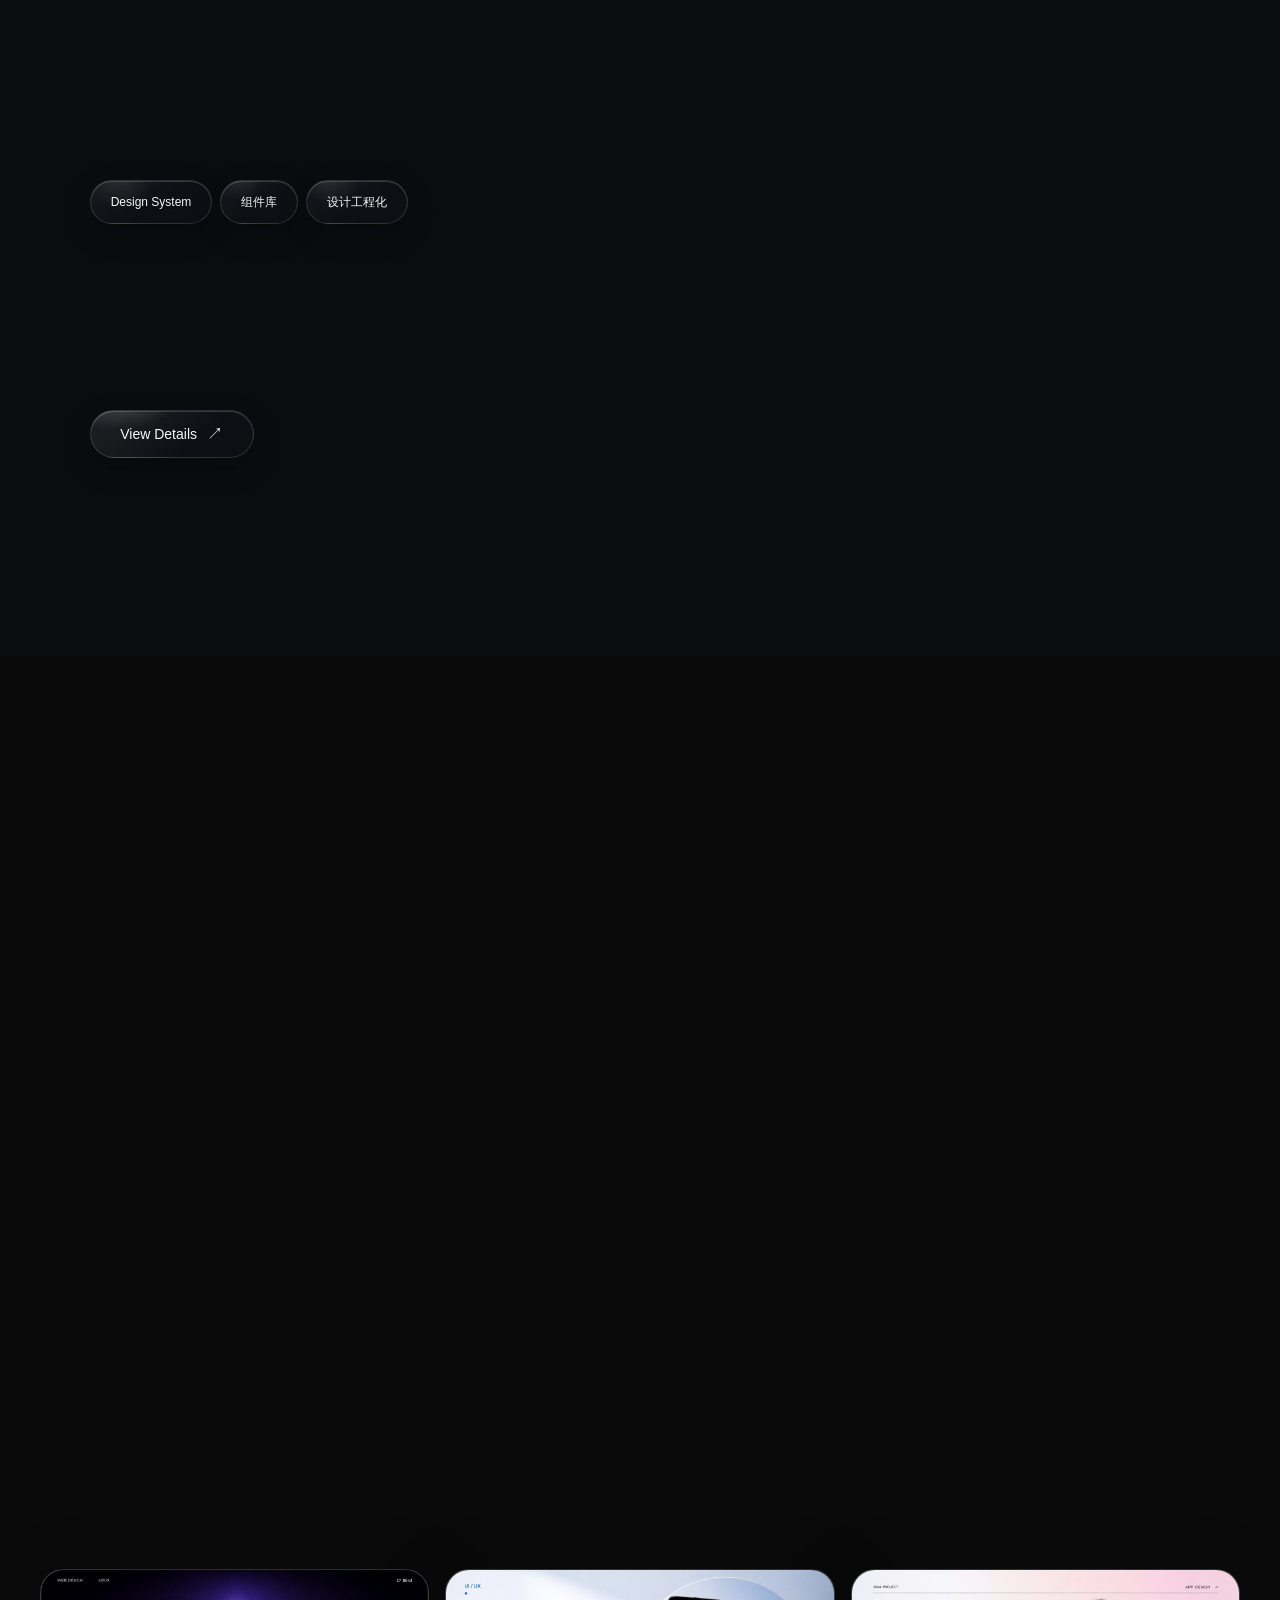
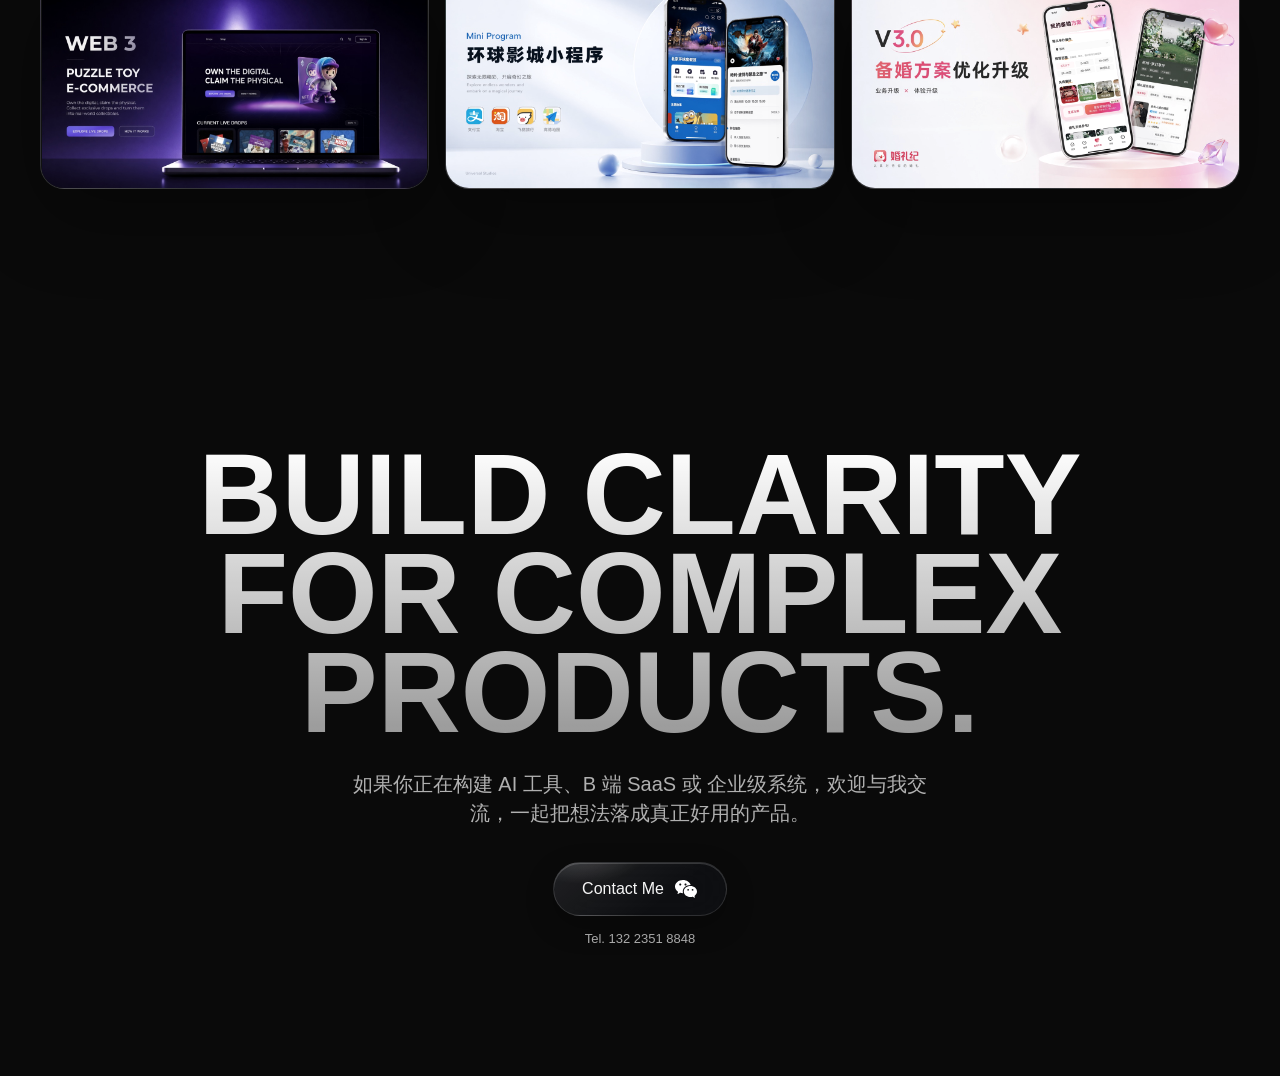
==== commit aa6575b3: "Add files via upload" ====
--- a/index.html
+++ b/index.html
@@ -2107,6 +2107,46 @@
       display: none;
     }
 
+    .case-media-frame {
+      position: relative;
+      display: grid;
+      min-height: clamp(240px, 38vw, 560px);
+      margin: 0;
+      overflow: hidden;
+      background:
+        linear-gradient(100deg, transparent 30%, rgba(255,255,255,.055) 48%, transparent 66%),
+        rgba(255,255,255,.035);
+      background-size: 220% 100%, auto;
+      animation: case-image-loading 1.6s linear infinite;
+    }
+
+    .case-media-frame.is-loaded {
+      min-height: 0;
+      animation: none;
+      background: transparent;
+    }
+
+    .case-media-frame.is-error {
+      animation: none;
+      background: rgba(255,255,255,.035);
+    }
+
+    .case-media-frame.is-error::after {
+      content: "图片暂未加载成功，请检查网络后重试";
+      position: absolute;
+      inset: 0;
+      display: grid;
+      place-items: center;
+      padding: 24px;
+      color: var(--ink-dim);
+      font-size: 13px;
+      text-align: center;
+    }
+
+    @keyframes case-image-loading {
+      to { background-position: -120% 0, 0 0; }
+    }
+
     .case-gallery img {
       display: block;
       width: 100%;
@@ -3613,7 +3653,39 @@
       </div>
 
       <div class="project-wrap">
-        <article class="project-card" style="--stack:0px; --accent:rgba(135,166,255,.22); --accent-fade:rgba(135,166,255,.055); --accent-border:rgba(135,166,255,.28)" data-card-index="0">
+        <article class="project-card" style="--stack:0px; --accent:rgba(0,138,214,.22); --accent-fade:rgba(0,138,214,.055); --accent-border:rgba(0,138,214,.26)" data-card-index="0">
+          <div class="project-copy">
+            <div>
+              <h3 class="project-name">B端 SaaS<br />舆情监测平台</h3>
+              <p class="project-desc">从信息检索工具升级为分析决策工具，重构搜索、监测、研判与报告链路，让分析师更快建立宏观认知并形成洞察。</p>
+              <div class="project-meta">
+                <span>舆情监测</span>
+                <span>B 端 SaaS</span>
+                <span>数据分析</span>
+              </div>
+            </div>
+            <button class="live-button case-trigger" type="button" data-case="analytics">View Details</button>
+          </div>
+          <div class="project-visual">
+            <button class="project-image case-trigger" type="button" data-case="analytics" aria-label="查看舆情监测平台项目详情">
+              <img loading="lazy" decoding="async" src="assets/case-studies/public-opinion/03.jpg" alt="舆情监测平台体验优化项目封面" />
+            </button>
+            <div class="project-stats">
+              <div class="project-stat">
+                <span>信息检索效率</span>
+                <strong>+28%</strong>
+              </div>
+              <div class="project-stat">
+                <span>研判决策路径</span>
+                <strong>-35%</strong>
+              </div>
+            </div>
+          </div>
+        </article>
+      </div>
+
+      <div class="project-wrap">
+        <article class="project-card" style="--stack:40px; --accent:rgba(135,166,255,.22); --accent-fade:rgba(135,166,255,.055); --accent-border:rgba(135,166,255,.28)" data-card-index="1">
           <div class="project-copy">
             <div>
               <h3 class="project-name">AI agent<br />体验流程优化</h3>
@@ -3637,38 +3709,6 @@
               <div class="project-stat">
                 <span>人工处理路径</span>
                 <strong>-40%</strong>
-              </div>
-            </div>
-          </div>
-        </article>
-      </div>
-
-      <div class="project-wrap">
-        <article class="project-card" style="--stack:40px; --accent:rgba(0,138,214,.22); --accent-fade:rgba(0,138,214,.055); --accent-border:rgba(0,138,214,.26)" data-card-index="1">
-          <div class="project-copy">
-            <div>
-              <h3 class="project-name">B端 SaaS<br />舆情监测平台</h3>
-              <p class="project-desc">从信息检索工具升级为分析决策工具，重构搜索、监测、研判与报告链路，让分析师更快建立宏观认知并形成洞察。</p>
-              <div class="project-meta">
-                <span>舆情监测</span>
-                <span>B 端 SaaS</span>
-                <span>数据分析</span>
-              </div>
-            </div>
-            <button class="live-button case-trigger" type="button" data-case="analytics">View Details</button>
-          </div>
-          <div class="project-visual">
-            <button class="project-image case-trigger" type="button" data-case="analytics" aria-label="查看舆情监测平台项目详情">
-              <img loading="lazy" decoding="async" src="assets/case-studies/public-opinion/03.webp" alt="舆情监测平台体验优化项目封面" />
-            </button>
-            <div class="project-stats">
-              <div class="project-stat">
-                <span>信息检索效率</span>
-                <strong>+28%</strong>
-              </div>
-              <div class="project-stat">
-                <span>研判决策路径</span>
-                <strong>-35%</strong>
               </div>
             </div>
           </div>
@@ -4006,7 +4046,7 @@
         title: "B端 SaaS / 舆情监测平台",
         summary: "从信息检索工具升级为分析决策工具，重构搜索、监测、研判与报告链路，让分析师更快建立宏观认知并形成洞察。",
         tags: ["舆情监测", "B 端 SaaS", "数据分析"],
-        cover: "assets/case-studies/public-opinion/03.webp",
+        cover: "assets/case-studies/public-opinion/03.jpg",
         coverAlt: "舆情监测平台体验优化项目封面",
         accent: "rgba(0,138,214,.15)",
         background: "项目服务于舆情分析师与企业决策团队，通过多来源信息监测、搜索与研判，持续识别风险事件并形成分析结论。",
@@ -4018,29 +4058,28 @@
           { label: "研判决策路径", value: "-35%" }
         ],
         gallery: [
-          { src: "assets/case-studies/public-opinion/03.webp", alt: "舆情监测平台体验优化详情图 01" },
-          { src: "assets/case-studies/public-opinion/04.webp", alt: "舆情监测平台体验优化详情图 02" },
-          { src: "assets/case-studies/public-opinion/05.webp", alt: "舆情监测平台体验优化详情图 03" },
-          { src: "assets/case-studies/public-opinion/06.webp", alt: "舆情监测平台体验优化详情图 04" },
-          { src: "assets/case-studies/public-opinion/07.webp", alt: "舆情监测平台体验优化详情图 05" },
-          { src: "assets/case-studies/public-opinion/08.webp", alt: "舆情监测平台体验优化详情图 06" },
-          { src: "assets/case-studies/public-opinion/09.webp", alt: "舆情监测平台体验优化详情图 07" },
-          { src: "assets/case-studies/public-opinion/10.webp", alt: "舆情监测平台体验优化详情图 08" },
-          { src: "assets/case-studies/public-opinion/11.webp", alt: "舆情监测平台体验优化详情图 09" },
-          { src: "assets/case-studies/public-opinion/12.webp", alt: "舆情监测平台体验优化详情图 10" },
-          { src: "assets/case-studies/public-opinion/13.webp", alt: "舆情监测平台体验优化详情图 11" },
-          { src: "assets/case-studies/public-opinion/14.webp", alt: "舆情监测平台体验优化详情图 12" },
-          { src: "assets/case-studies/public-opinion/15.webp", alt: "舆情监测平台体验优化详情图 13" },
-          { src: "assets/case-studies/public-opinion/27.webp", alt: "舆情监测平台体验优化详情图 14" },
-          { src: "assets/case-studies/public-opinion/28.webp", alt: "舆情监测平台体验优化详情图 15" },
-          { src: "assets/case-studies/public-opinion/29.webp", alt: "舆情监测平台体验优化详情图 16" },
-          { src: "assets/case-studies/public-opinion/30.webp", alt: "舆情监测平台体验优化详情图 17" },
-          { src: "assets/case-studies/public-opinion/31.webp", alt: "舆情监测平台体验优化详情图 18" },
-          { src: "assets/case-studies/public-opinion/32.webp", alt: "舆情监测平台体验优化详情图 19" },
-          { src: "assets/case-studies/public-opinion/33.webp", alt: "舆情监测平台体验优化详情图 20" },
-          { src: "assets/case-studies/public-opinion/34.webp", alt: "舆情监测平台体验优化详情图 21" },
-          { src: "assets/case-studies/public-opinion/35.webp", alt: "舆情监测平台体验优化详情图 22" },
-          { src: "assets/case-studies/public-opinion/36.webp", alt: "舆情监测平台体验优化详情图 23" }
+          { src: "assets/case-studies/public-opinion/03.jpg", alt: "舆情监测平台体验优化详情图 01" },
+          { src: "assets/case-studies/public-opinion/04.jpg", alt: "舆情监测平台体验优化详情图 02" },
+          { src: "assets/case-studies/public-opinion/05.jpg", alt: "舆情监测平台体验优化详情图 03" },
+          { src: "assets/case-studies/public-opinion/06.jpg", alt: "舆情监测平台体验优化详情图 04" },
+          { src: "assets/case-studies/public-opinion/07.jpg", alt: "舆情监测平台体验优化详情图 05" },
+          { src: "assets/case-studies/public-opinion/08.jpg", alt: "舆情监测平台体验优化详情图 06" },
+          { src: "assets/case-studies/public-opinion/09.jpg", alt: "舆情监测平台体验优化详情图 07" },
+          { src: "assets/case-studies/public-opinion/10.jpg", alt: "舆情监测平台体验优化详情图 08" },
+          { src: "assets/case-studies/public-opinion/11.jpg", alt: "舆情监测平台体验优化详情图 09" },
+          { src: "assets/case-studies/public-opinion/12.jpg", alt: "舆情监测平台体验优化详情图 10" },
+          { src: "assets/case-studies/public-opinion/13.jpg", alt: "舆情监测平台体验优化详情图 11" },
+          { src: "assets/case-studies/public-opinion/14.jpg", alt: "舆情监测平台体验优化详情图 12" },
+          { src: "assets/case-studies/public-opinion/15.jpg", alt: "舆情监测平台体验优化详情图 13" },
+          { src: "assets/case-studies/public-opinion/27.jpg", alt: "舆情监测平台体验优化详情图 14" },
+          { src: "assets/case-studies/public-opinion/28.jpg", alt: "舆情监测平台体验优化详情图 15" },
+          { src: "assets/case-studies/public-opinion/29.jpg", alt: "舆情监测平台体验优化详情图 16" },
+          { src: "assets/case-studies/public-opinion/30.jpg", alt: "舆情监测平台体验优化详情图 17" },
+          { src: "assets/case-studies/public-opinion/31.jpg", alt: "舆情监测平台体验优化详情图 18" },
+          { src: "assets/case-studies/public-opinion/32.jpg", alt: "舆情监测平台体验优化详情图 19" },
+          { src: "assets/case-studies/public-opinion/33.jpg", alt: "舆情监测平台体验优化详情图 20" },
+          { src: "assets/case-studies/public-opinion/34.jpg", alt: "舆情监测平台体验优化详情图 21" },
+          { src: "assets/case-studies/public-opinion/35.jpg", alt: "舆情监测平台体验优化详情图 22" }
         ]
       },
       system: {
@@ -4109,12 +4148,11 @@
         accent: "rgba(128,92,255,.14)",
         gallery: [
           { src: "assets/project-covers/optimized/global-public-opinion-system.jpg", alt: "沃观官网品牌与体验升级项目详情封面" },
-          { src: "assets/case-studies/woguan-website/38.jpg", alt: "沃观官网品牌与体验升级项目详情图 01" },
-          { src: "assets/case-studies/woguan-website/39.jpg", alt: "沃观官网品牌与体验升级项目详情图 02" },
-          { src: "assets/case-studies/woguan-website/40.jpg", alt: "沃观官网品牌与体验升级项目详情图 03" },
+          { src: "assets/case-studies/woguan-website/37.jpg", alt: "沃观官网品牌与体验升级项目详情图 01" },
+          { src: "assets/case-studies/woguan-website/38.jpg", alt: "沃观官网品牌与体验升级项目详情图 02" },
+          { src: "assets/case-studies/woguan-website/39.jpg", alt: "沃观官网品牌与体验升级项目详情图 03" },
           { src: "assets/case-studies/woguan-website/41.jpg", alt: "沃观官网品牌与体验升级项目详情图 04" },
-          { src: "assets/case-studies/woguan-website/42.jpg", alt: "沃观官网品牌与体验升级项目详情图 05" },
-          { src: "assets/case-studies/woguan-website/43.jpg", alt: "沃观官网品牌与体验升级项目详情图 06" }
+          { src: "assets/case-studies/woguan-website/42.jpg", alt: "沃观官网品牌与体验升级项目详情图 05" }
         ]
       },
       "haicao-cloud": {
@@ -4340,23 +4378,34 @@
       const gallery = document.getElementById("caseGallery");
       const media = data.gallery.length ? data.gallery : [{ src: data.cover, alt: data.coverAlt }];
       const galleryImages = media.map((image, index) => {
+        const frame = document.createElement("figure");
+        frame.className = "case-media-frame";
         const item = document.createElement("img");
-        item.src = image.src;
         item.alt = image.alt;
         item.loading = index === 0 ? "eager" : "lazy";
         item.decoding = "async";
-        item.addEventListener("load", updateCaseScrollbar, { once: true });
-        if (index === 0) {
-          const finishLoading = () => caseLoading.classList.add("is-hidden");
-          item.addEventListener("load", finishLoading, { once: true });
-          item.addEventListener("error", finishLoading, { once: true });
-        }
-        return item;
+        let settled = false;
+        const finishImage = (loaded) => {
+          if (settled) return;
+          settled = true;
+          if (loaded) {
+            frame.classList.add("is-loaded");
+          } else {
+            frame.classList.add("is-error");
+          }
+          if (index === 0) caseLoading.classList.add("is-hidden");
+          updateCaseScrollbar();
+        };
+        item.addEventListener("load", () => finishImage(true), { once: true });
+        item.addEventListener("error", () => finishImage(false), { once: true });
+        item.src = image.src;
+        frame.append(item);
+        if (item.complete) window.requestAnimationFrame(() => finishImage(item.naturalWidth > 0));
+        return frame;
       });
       gallery.replaceChildren(...galleryImages, createCaseProjectNav(caseId));
       gallery.hidden = media.length === 0;
       if (!galleryImages.length) caseLoading.classList.add("is-hidden");
-      if (galleryImages[0]?.complete) window.requestAnimationFrame(() => caseLoading.classList.add("is-hidden"));
 
       caseSheet.style.setProperty("--case-accent", data.accent);
       caseScrollViewport.scrollTop = 0;
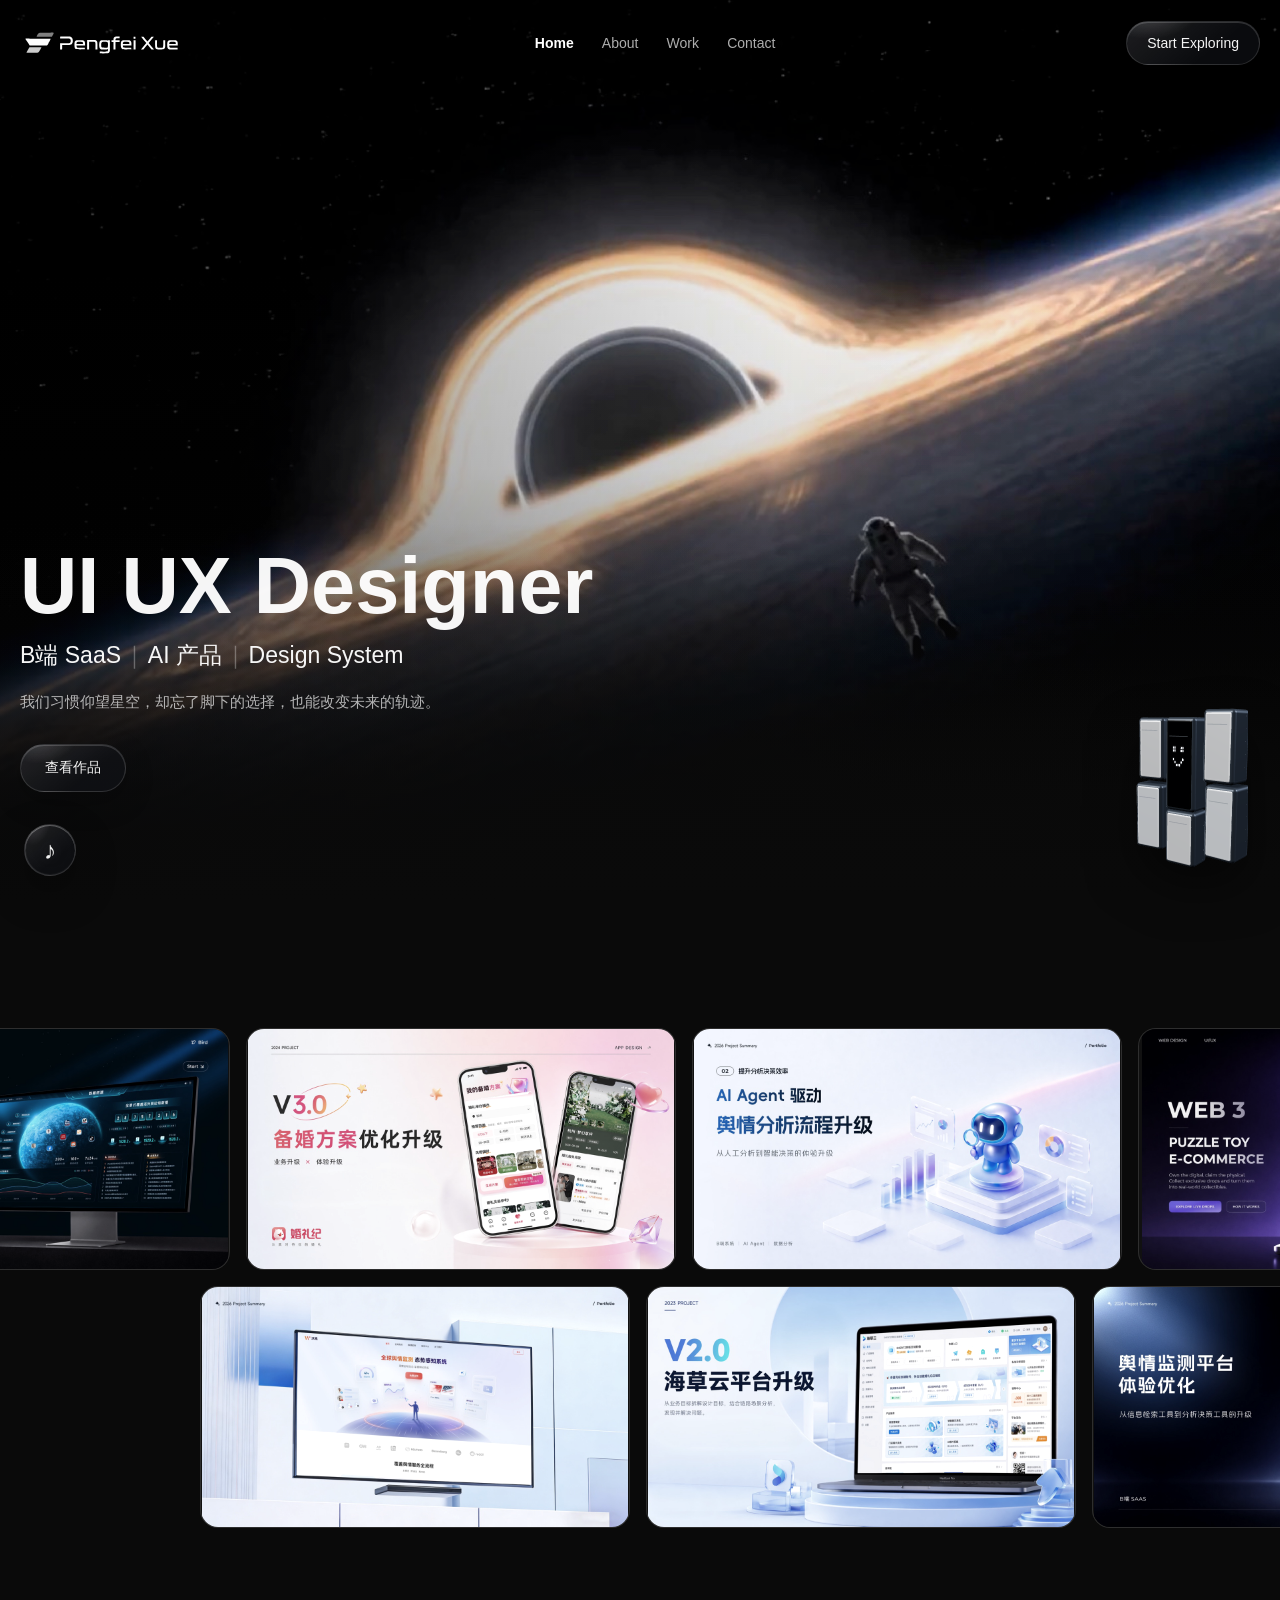
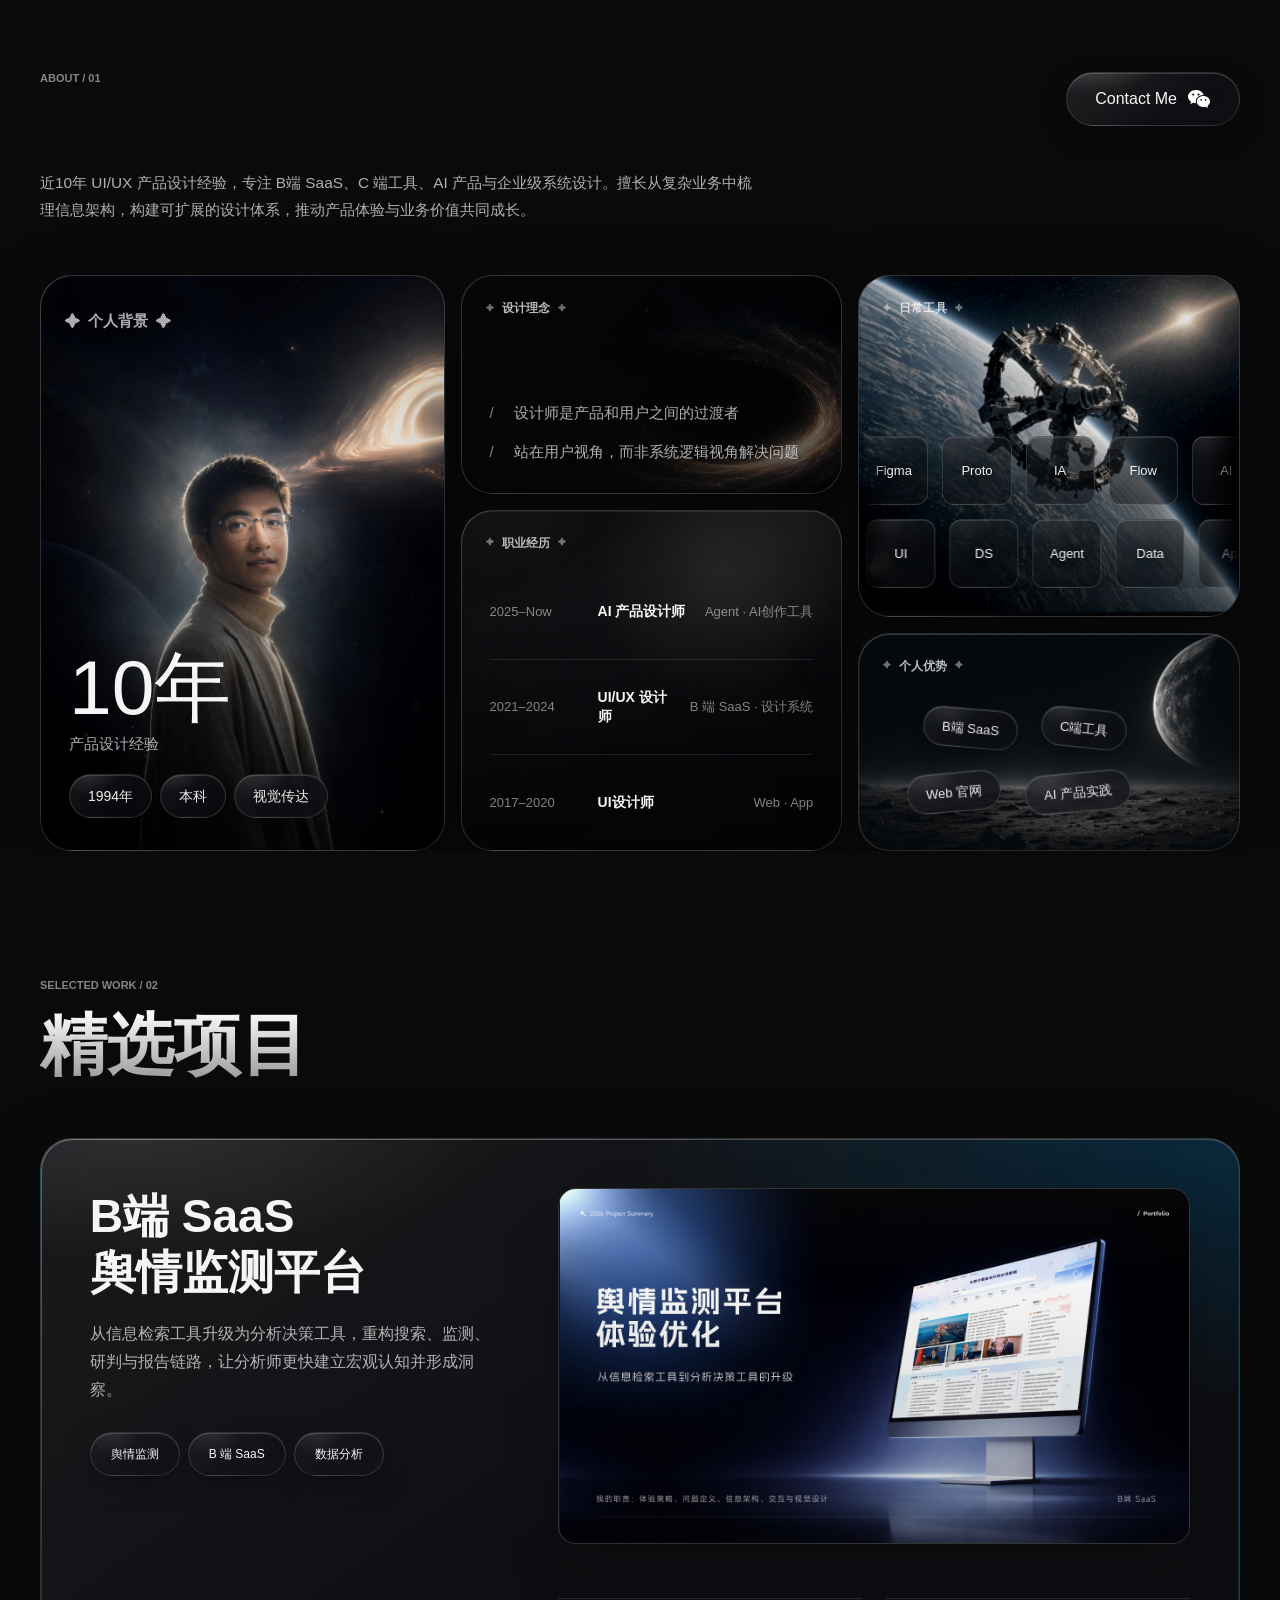
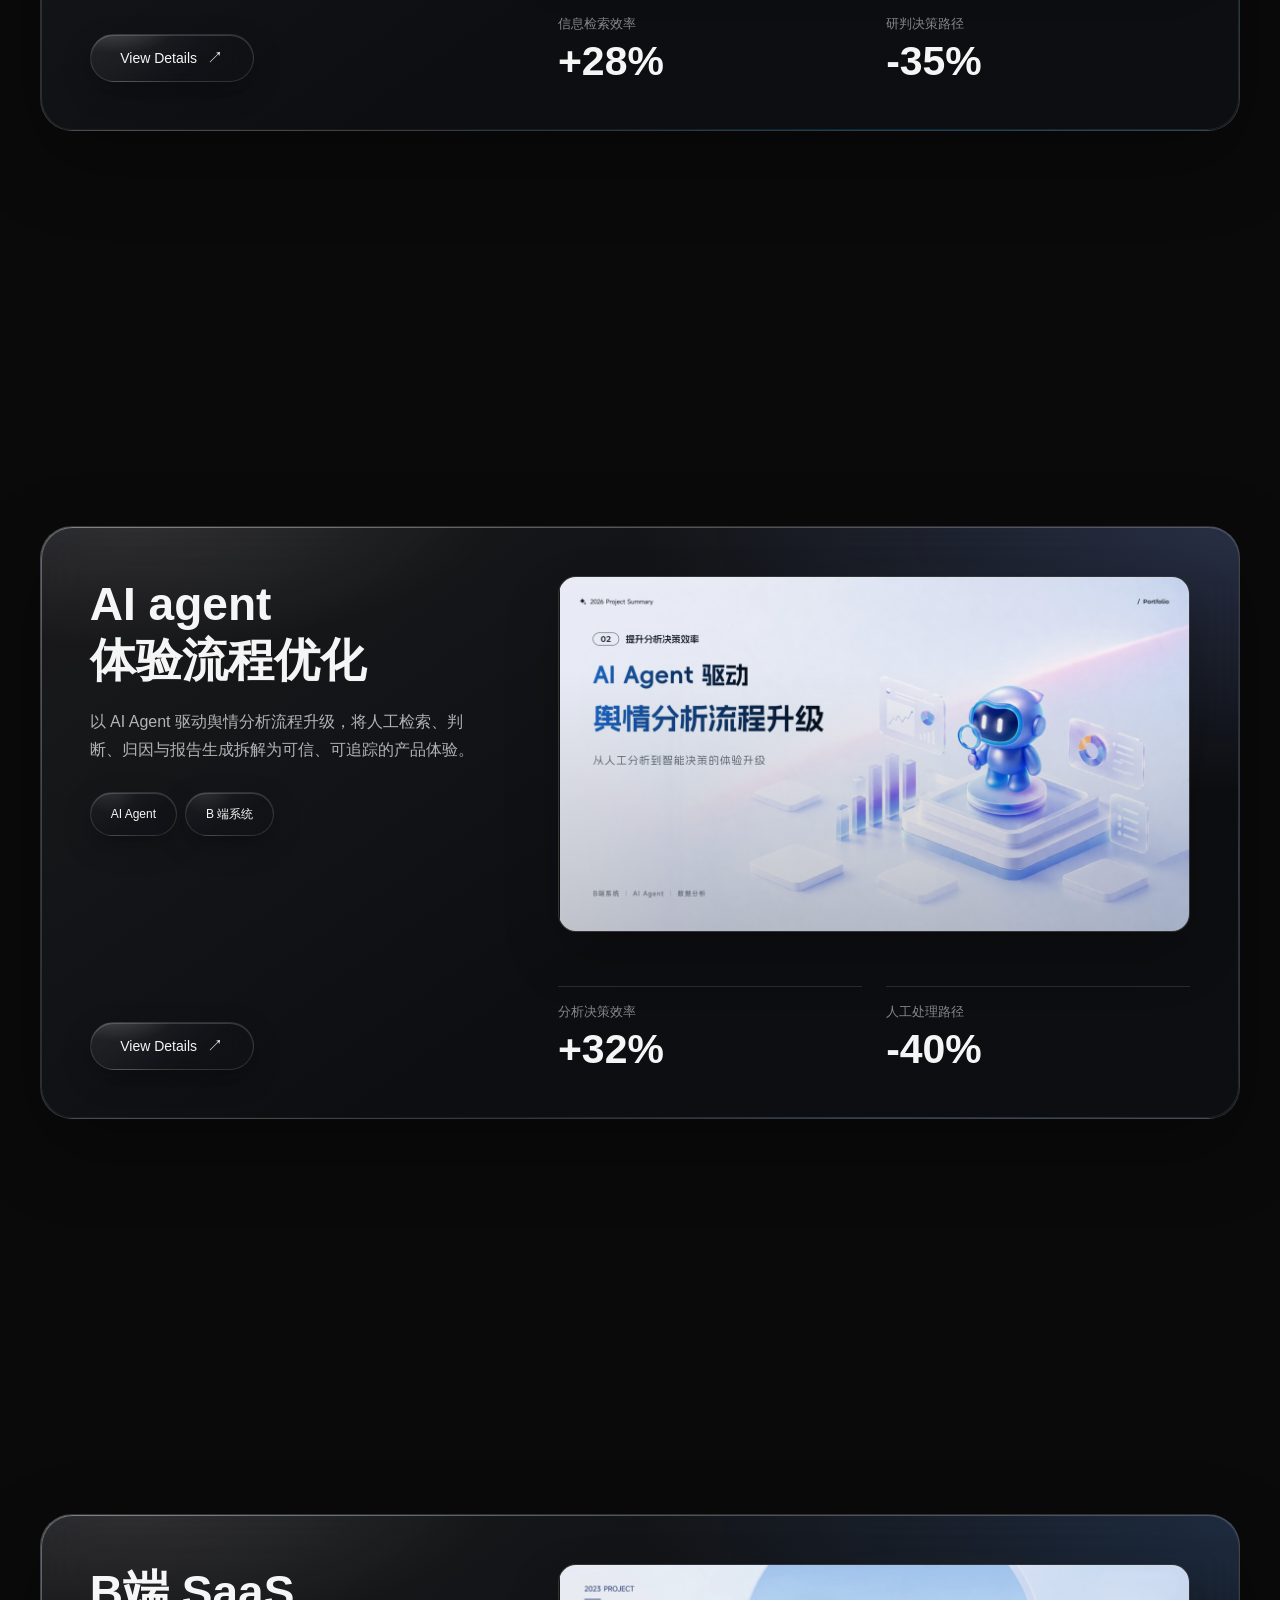
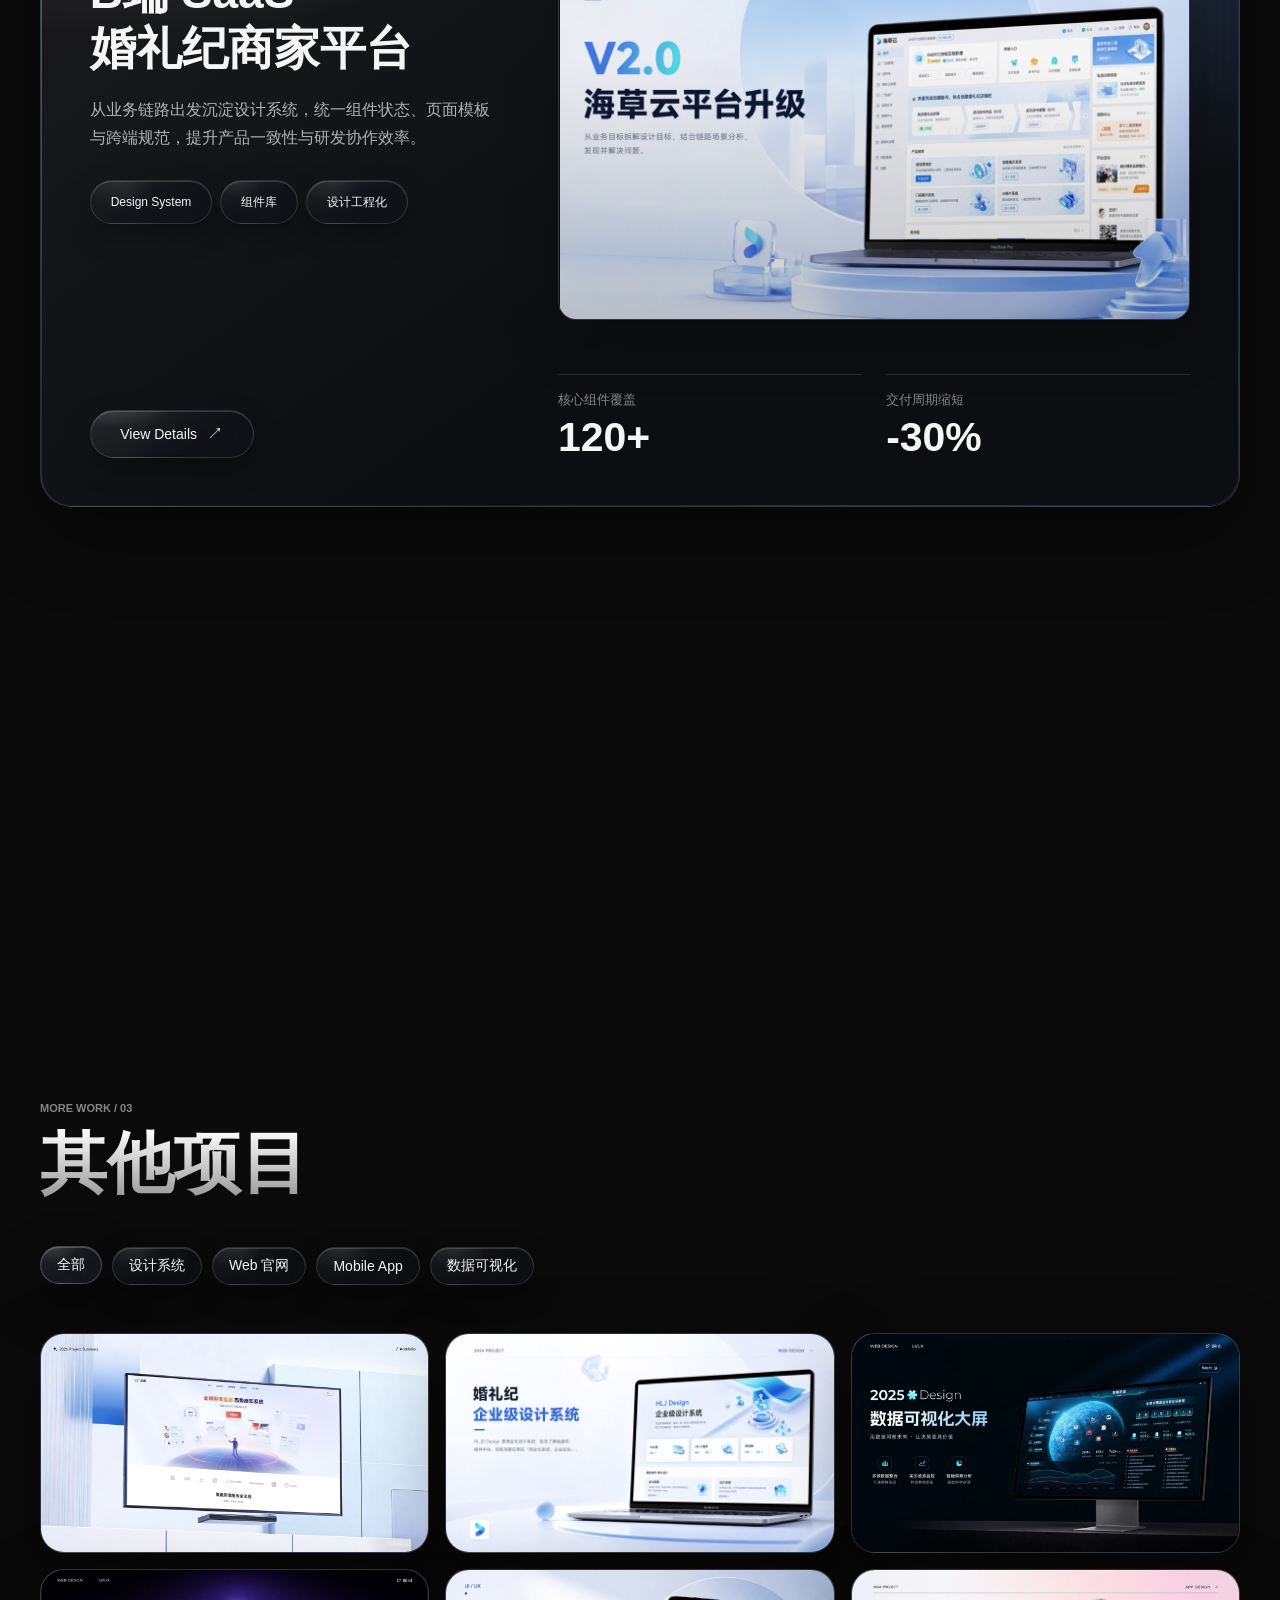
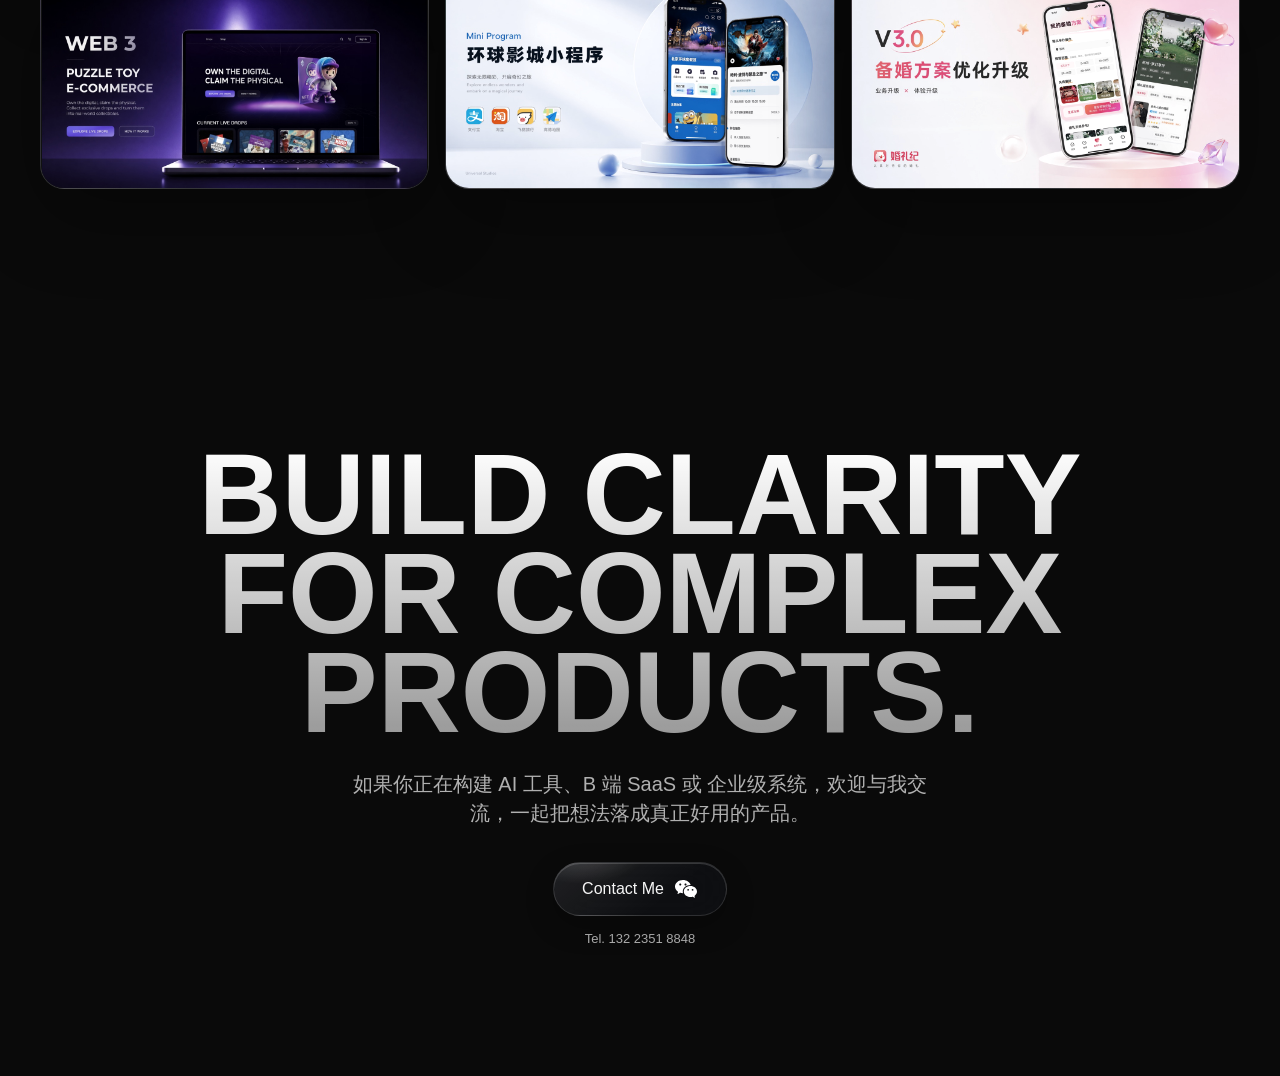
==== commit cbfeb70c: "Add files via upload" ====
--- a/index.html
+++ b/index.html
@@ -1919,7 +1919,7 @@
     .case-sheet {
       position: relative;
       z-index: 1;
-      width: min(1440px, 100%);
+      width: min(1600px, 100%);
       height: calc(100dvh - 80px);
       max-height: none;
       margin: 0 auto;
@@ -1965,8 +1965,8 @@
     .case-close {
       position: absolute;
       z-index: 110;
-      top: 52px;
-      right: max(52px, calc((100vw - min(1440px, calc(100vw - 80px))) / 2 + 12px));
+      top: 64px;
+      right: max(64px, calc((100vw - min(1600px, calc(100vw - 80px))) / 2 + 24px));
       width: 48px;
       height: 48px;
       display: grid;
@@ -2184,24 +2184,43 @@
     .case-loading-indicator {
       display: grid;
       justify-items: center;
-      gap: 14px;
+      gap: 4px;
       font-size: 12px;
-      letter-spacing: .08em;
       text-transform: uppercase;
     }
 
-    .case-loading-indicator::before {
-      content: "";
-      width: 34px;
-      height: 34px;
-      border: 2px solid rgba(255,255,255,.12);
-      border-top-color: rgba(255,255,255,.78);
-      border-radius: 50%;
-      animation: case-loading-spin .8s linear infinite;
-    }
-
-    @keyframes case-loading-spin {
-      to { transform: rotate(360deg); }
+    .gravity-loader {
+      display: block;
+      width: clamp(136px, 15vw, 176px);
+      height: auto;
+      overflow: visible;
+    }
+
+    .station-loader__guide {
+      fill: none;
+      stroke: currentColor;
+      stroke-width: .55;
+      stroke-dasharray: 1.2 3;
+      opacity: 0;
+    }
+
+    .station-loader__connector {
+      fill: none;
+      stroke: currentColor;
+      stroke-width: 1.15;
+      stroke-linecap: round;
+      opacity: 0;
+    }
+
+    .station-loader__bead {
+      fill: url(#case-loader-bead);
+      filter: url(#case-loader-bead-shadow);
+    }
+
+    .case-loading-copy {
+      color: rgba(255,255,255,.62);
+      font-size: 12px;
+      line-height: 1.4;
     }
 
     .case-project-nav {
@@ -2530,8 +2549,8 @@
     .case-close:hover {
       position: absolute;
       z-index: 120;
-      top: 52px;
-      right: max(16px, calc((100vw - min(1440px, calc(100vw - 80px))) / 2 - 72px));
+      top: 64px;
+      right: max(64px, calc((100vw - min(1600px, calc(100vw - 80px))) / 2 + 24px));
       display: grid;
       color: rgba(255,255,255,.94);
       border-color: rgba(255,255,255,.2);
@@ -3227,15 +3246,15 @@
       }
     }
 
-    @media (min-width: 701px) and (max-width: 1520px) {
+    @media (min-width: 701px) {
       .case-overlay {
         padding: 40px 96px 40px 40px;
       }
 
       .case-close,
       .case-close:hover {
-        top: 52px;
-        right: 24px;
+        top: 40px;
+        right: max(36px, calc((100vw - 1664px) / 2));
       }
     }
 
@@ -3865,7 +3884,32 @@
     <button class="case-backdrop" type="button" data-case-close tabindex="-1" aria-label="关闭项目详情"></button>
     <button class="case-close" type="button" data-case-close aria-label="关闭项目详情"><span aria-hidden="true"></span></button>
     <section class="case-sheet" role="dialog" aria-modal="true" aria-label="项目图片详情" tabindex="-1">
-      <div class="case-loading is-hidden" id="caseLoading" aria-live="polite"><span class="case-loading-indicator">Loading project</span></div>
+      <div class="case-loading is-hidden" id="caseLoading" aria-live="polite">
+        <span class="case-loading-indicator">
+          <svg class="gravity-loader" data-station-loader viewBox="0 0 160 160" aria-hidden="true">
+            <defs>
+              <radialGradient id="case-loader-bead" cx="30%" cy="26%" r="72%">
+                <stop offset="0" stop-color="#fff" />
+                <stop offset=".22" stop-color="#f7f7f7" />
+                <stop offset=".58" stop-color="#a8a8a8" />
+                <stop offset="1" stop-color="#333" />
+              </radialGradient>
+              <filter id="case-loader-bead-shadow" x="-80%" y="-80%" width="260%" height="260%">
+                <feGaussianBlur in="SourceAlpha" stdDeviation="1.2" result="blur" />
+                <feFlood flood-color="#fff" flood-opacity=".24" result="color" />
+                <feComposite in="color" in2="blur" operator="in" result="glow" />
+                <feMerge><feMergeNode in="glow"/><feMergeNode in="SourceGraphic"/></feMerge>
+              </filter>
+            </defs>
+            <g data-guide-layer></g>
+            <g data-station-group>
+              <g class="station-loader__connectors" data-connector-layer></g>
+              <g data-bead-layer></g>
+            </g>
+          </svg>
+          <span class="case-loading-copy">正在载入作品</span>
+        </span>
+      </div>
       <div class="case-scroll-viewport">
         <div class="case-gallery" id="caseGallery" hidden></div>
       </div>
@@ -3877,6 +3921,7 @@
     <source src="assets/audio/cornfield-chase.mp3" type="audio/mpeg" />
   </audio>
 
+  <script src="assets/loading/interstellar-loader.js"></script>
   <script>
     const menuButton = document.getElementById("menuButton");
     const siteNav = document.getElementById("siteNav");
@@ -4079,7 +4124,13 @@
           { src: "assets/case-studies/public-opinion/32.jpg", alt: "舆情监测平台体验优化详情图 19" },
           { src: "assets/case-studies/public-opinion/33.jpg", alt: "舆情监测平台体验优化详情图 20" },
           { src: "assets/case-studies/public-opinion/34.jpg", alt: "舆情监测平台体验优化详情图 21" },
-          { src: "assets/case-studies/public-opinion/35.jpg", alt: "舆情监测平台体验优化详情图 22" }
+          { src: "assets/case-studies/public-opinion/35.jpg", alt: "舆情监测平台体验优化详情图 22" },
+          { src: "assets/case-studies/public-opinion/37.jpg", alt: "舆情监测平台体验优化详情图 23" },
+          { src: "assets/case-studies/public-opinion/38.jpg", alt: "舆情监测平台体验优化详情图 24" },
+          { src: "assets/case-studies/public-opinion/39.jpg", alt: "舆情监测平台体验优化详情图 25" },
+          { src: "assets/case-studies/public-opinion/40.jpg", alt: "舆情监测平台体验优化详情图 26" },
+          { src: "assets/case-studies/public-opinion/41.jpg", alt: "舆情监测平台体验优化详情图 27" },
+          { src: "assets/case-studies/public-opinion/42.jpg", alt: "舆情监测平台体验优化详情图 28" }
         ]
       },
       system: {
@@ -4100,7 +4151,7 @@
           { label: "交付周期缩短", value: "-30%" }
         ],
         gallery: [
-          { src: "assets/project-covers/optimized/haicao-cloud-platform.jpg", alt: "企业级设计系统项目详情图 01" },
+          { src: "assets/case-studies/haicaoyu-system/01.jpg", alt: "企业级设计系统项目详情图 01" },
           { src: "assets/case-studies/haicaoyu-system/02.jpg", alt: "企业级设计系统项目详情图 02" },
           { src: "assets/case-studies/haicaoyu-system/03.jpg", alt: "企业级设计系统项目详情图 03" },
           { src: "assets/case-studies/haicaoyu-system/04.jpg", alt: "企业级设计系统项目详情图 04" },
